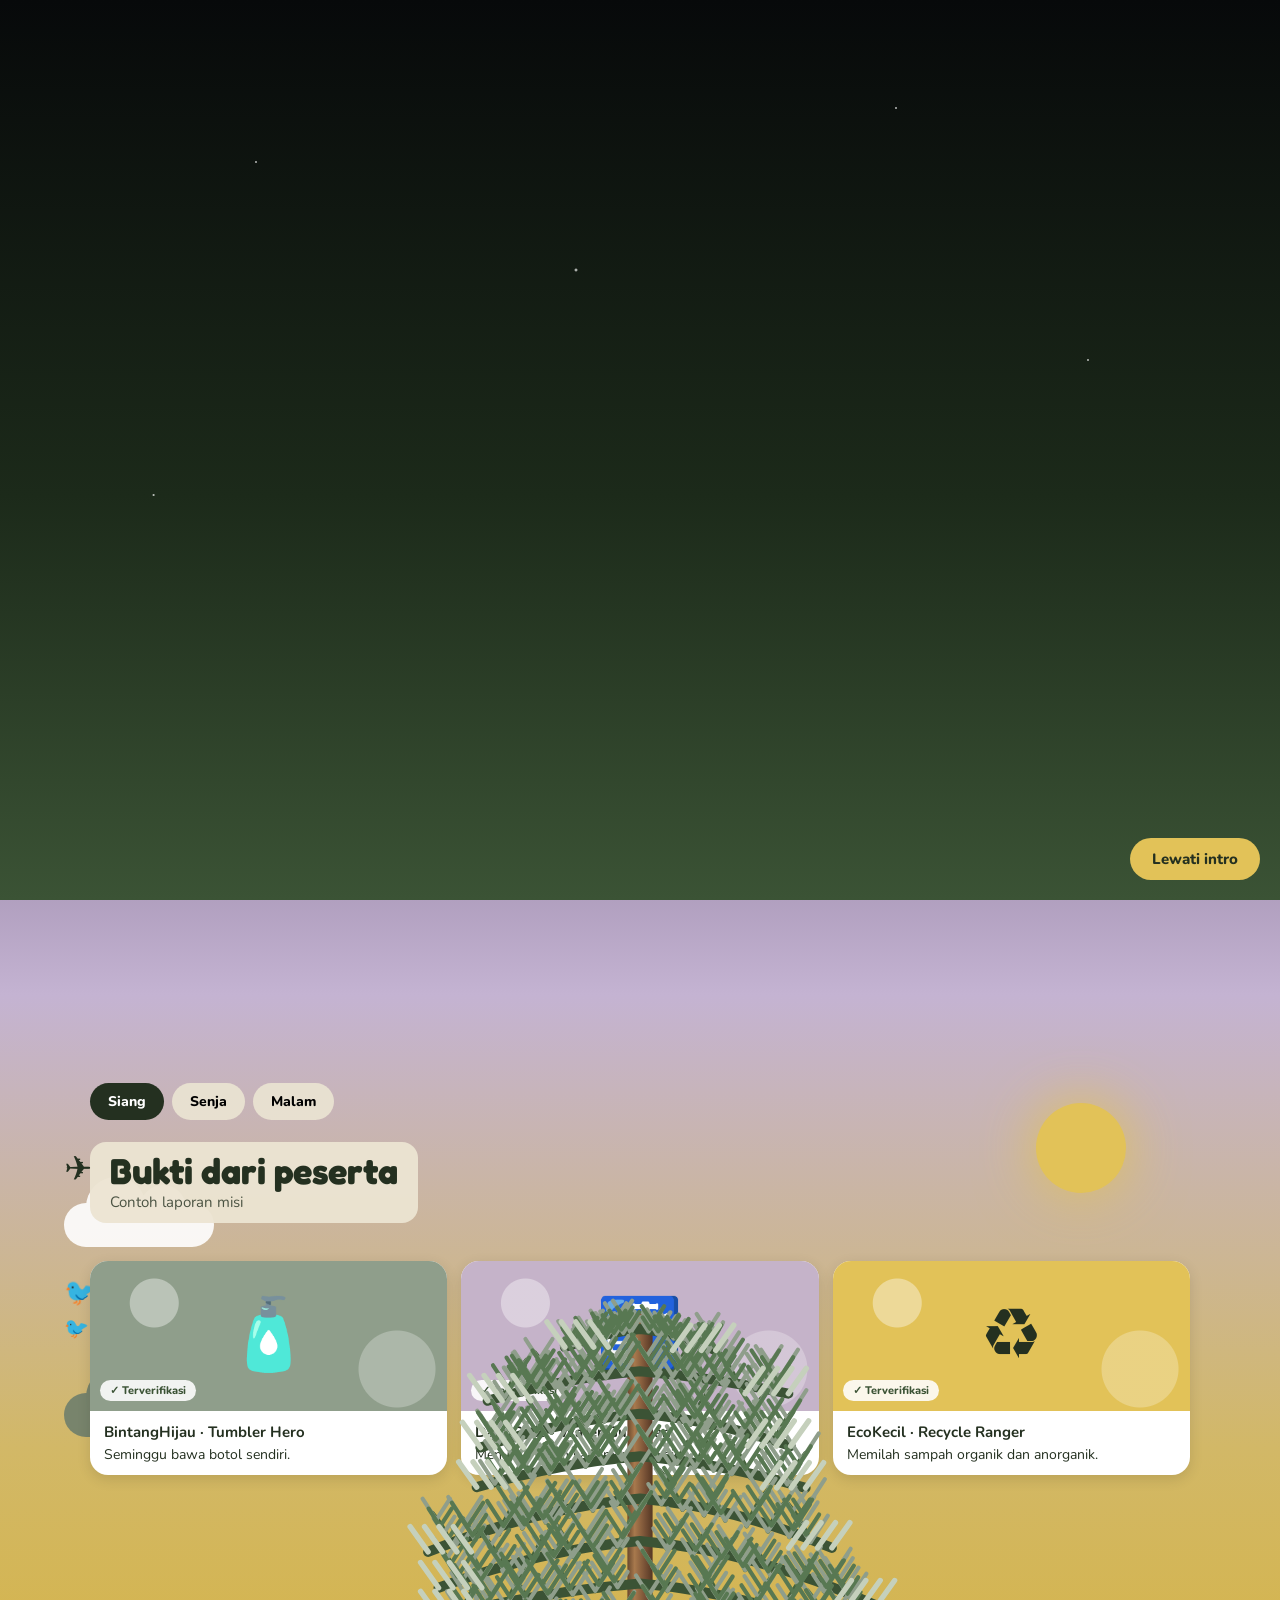
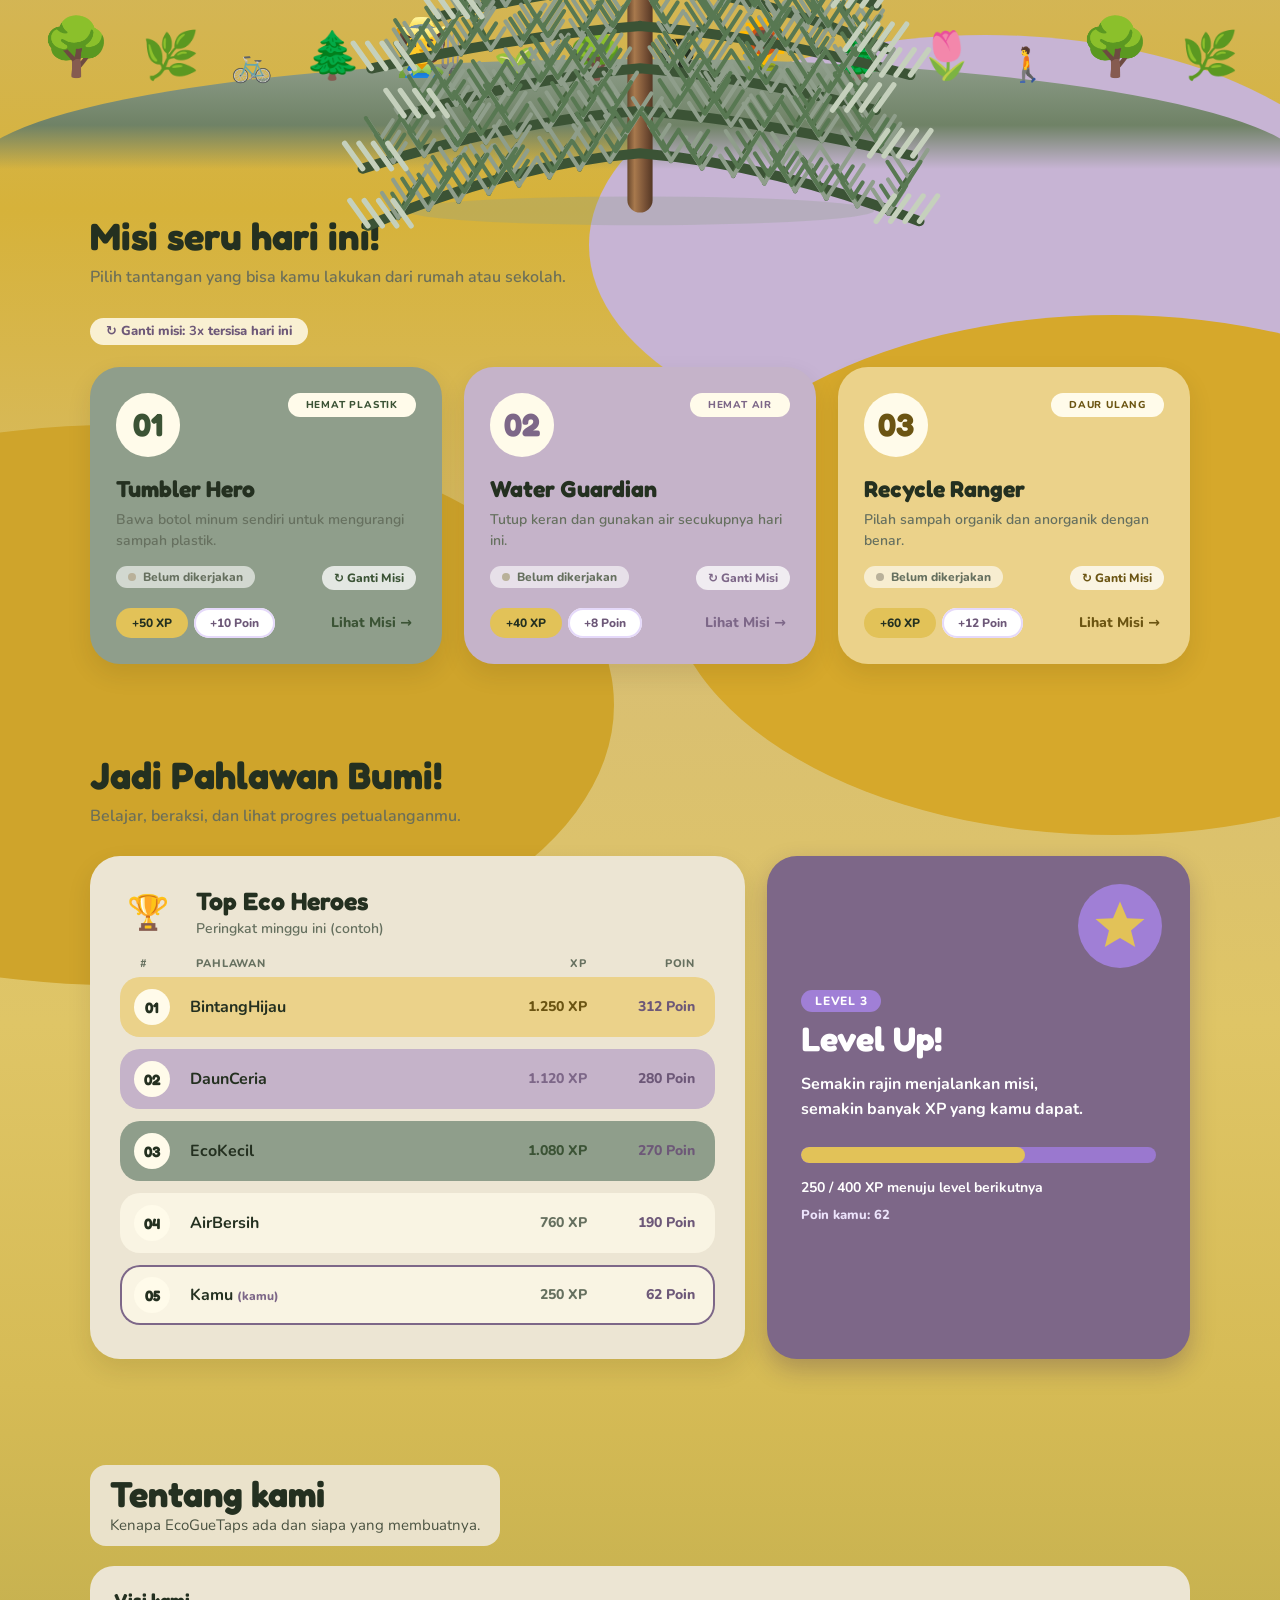
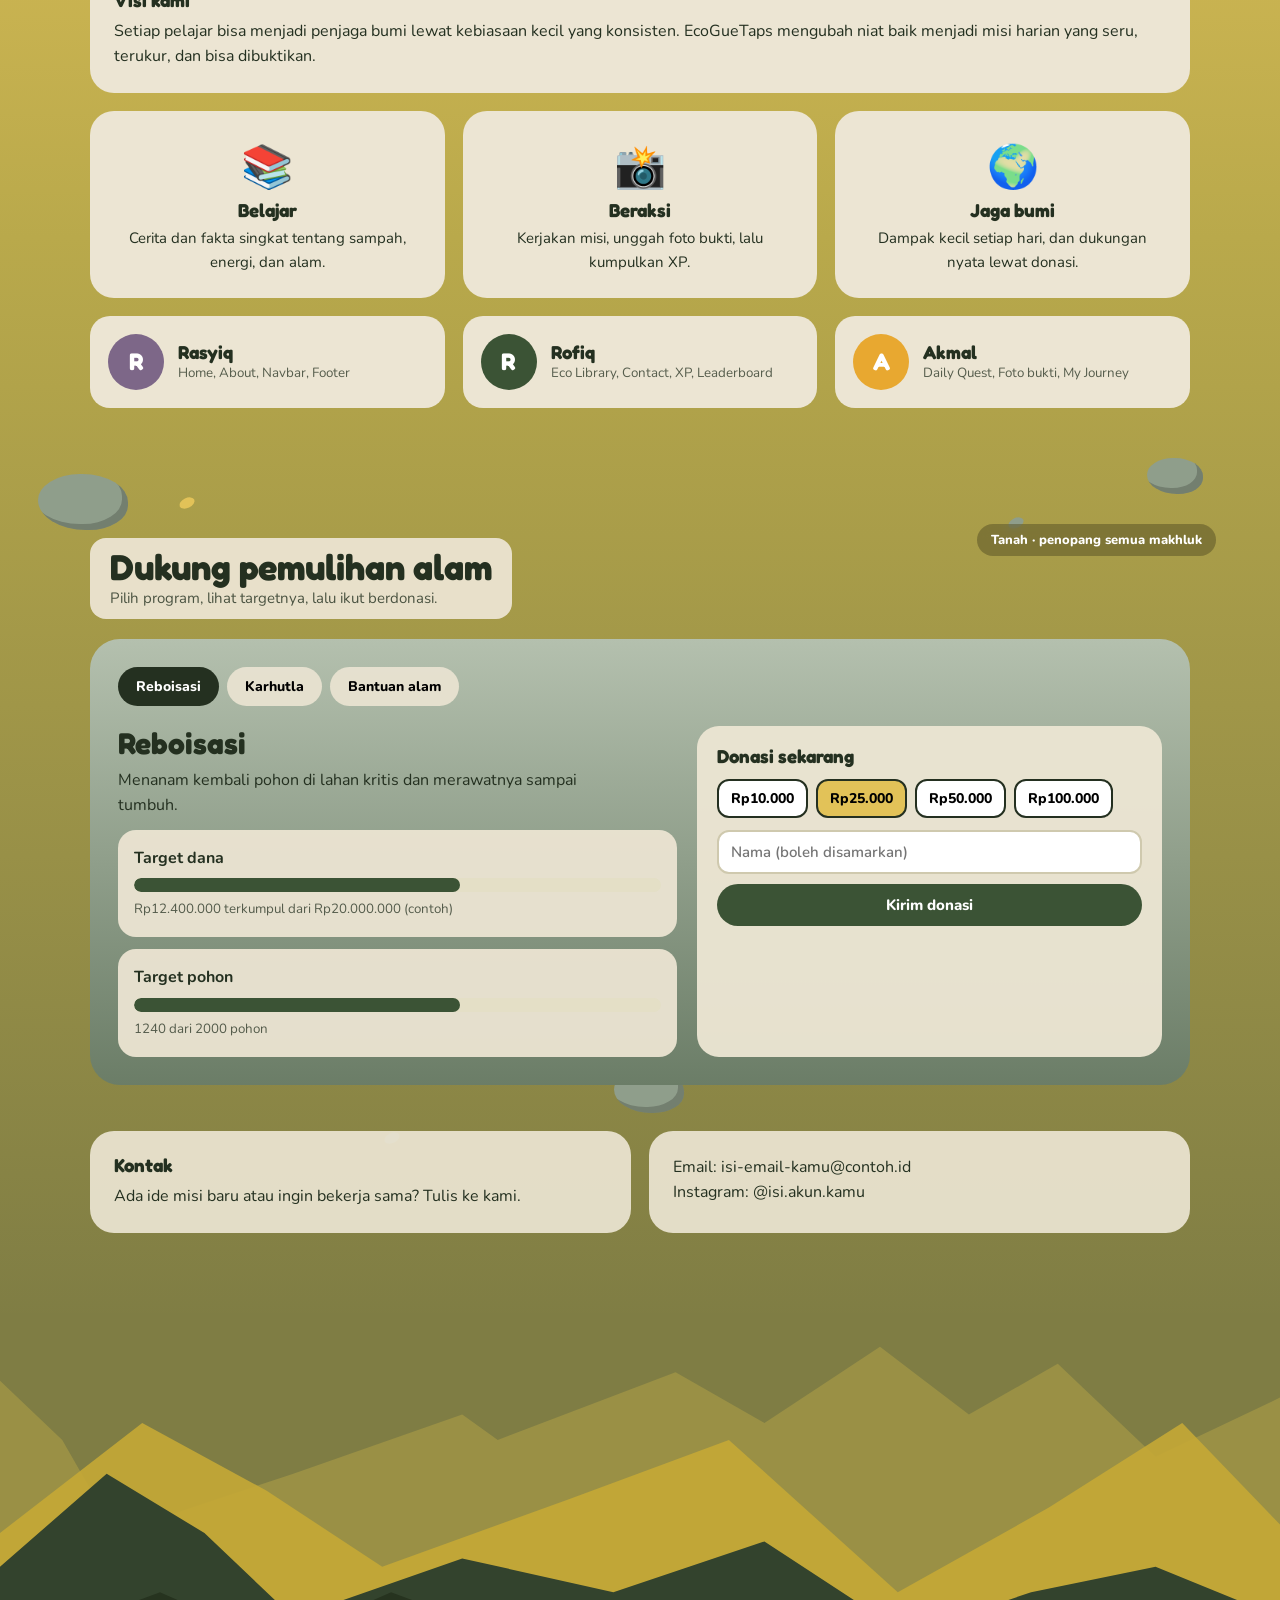
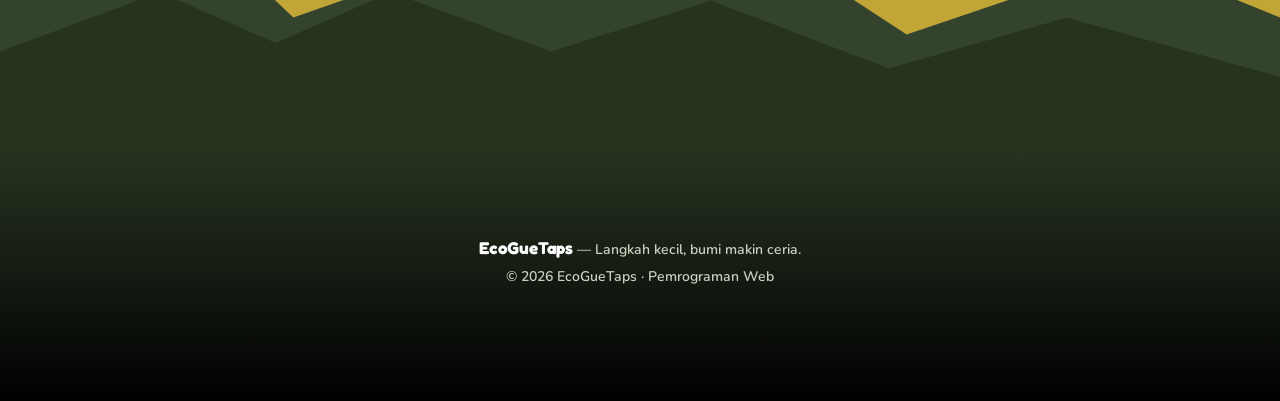
==== index.html @ 6cd4aeab "[ush hari kiamat" ====
<!DOCTYPE html>
<html lang="id">
<head>
<meta charset="utf-8">
<meta name="viewport" content="width=device-width, initial-scale=1, viewport-fit=cover">
<title>EcoGueTaps</title>
<link rel="stylesheet" href="https://fonts.googleapis.com/css2?family=Fredoka:wght@500;600;700&family=Nunito:wght@400;600;800&display=swap">
<link rel="stylesheet" href="style.css">
</head>
<body>
<div id="intro"><div class="isky"></div><canvas id="introCanvas" class="iscene" aria-hidden="true"></canvas><button id="skip" class="btn y" type="button">Lewati intro</button></div>
<div id="vig"></div>
<div class="dots" aria-label="Lapisan bumi"><a href="#top" data-l="Ozon" aria-label="Lapisan ozon"></a><a href="#info" data-l="Langit" aria-label="Langit"></a><a href="#misi" data-l="Daratan" aria-label="Daratan"></a><a href="#donasi" data-l="Tanah" aria-label="Tanah"></a></div>
<nav aria-label="Menu utama">
 <div class="br" aria-hidden="true"><canvas id="treeCanvas"></canvas></div>
 <b><svg class="lgo" viewBox="0 0 52 36" width="46" height="32" aria-hidden="true"><path d="M3 17C3 6 16 3 28 6 27 18 18 26 3 17Z" fill="#8F9E8B"/><path d="M4 17C12 16 18 12 23 8" stroke="#ECE5D3" stroke-width="1.6" fill="none" stroke-linecap="round"/><path d="M49 12C49 3 38 1 28 4 29 14 37 21 49 12Z" fill="#A8C09A"/><path d="M28 26C28 20 27 14 28 8" stroke="#ECE5D3" stroke-width="2" fill="none" stroke-linecap="round"/></svg>EcoGueTaps</b>
 <div class="l" id="menu"><a href="#top">Beranda</a><a href="#cara">Informasi</a><a href="#info">Bukti</a><a href="#misi">Misi</a><a href="#peringkat">Peringkat</a><a href="#tentang">Tentang</a><a href="#donasi">Donasi</a><a href="#kontak">Kontak</a></div>
 <a class="btn p" href="#misi">Mulai sekarang</a>
 <button class="burger" aria-label="Buka menu" aria-expanded="false" aria-controls="menu"><span></span><span></span><span></span></button>
</nav>

<div id="pg">
<!-- 1. LAPISAN OZON -->
<section class="zone" id="top">
 <div class="lab">Lapisan ozon · sehat</div>
 <div class="met" style="left:80%;top:8%"></div><div class="met" style="left:55%;top:2%;animation-delay:2.5s"></div><div class="met" style="left:95%;top:25%;animation-delay:4s"></div>
 <div class="wrap hero">
  <div>
   <p class="eyebrow">Petualangan Eco Hero</p>
   <h1>Langkah Kecil,<br><span>Bumi Makin Ceria!</span></h1>
   <p>Ayo belajar menjaga lingkungan lewat misi seru, kumpulkan XP, dan jadilah pahlawan bumi!</p>
   <a class="btn g" href="#misi">Mulai Petualangan →</a> <a class="btn" style="background:#F6F1E4;color:var(--purple)" href="#cara">Cara Bermain</a>
  </div>
  <div class="mas2" role="img" aria-label="Maskot EcoGueTaps"><svg viewBox="0 0 340 290" style="overflow:visible;width:100%"><circle cx="60" cy="40" r="32" fill="#E2C258" opacity=".4"/><circle cx="255" cy="92" r="96" fill="#F6F1E4" opacity=".75"/><circle cx="255" cy="92" r="72" fill="#E2C258"/><circle cx="232" cy="215" r="82" fill="#C9D2C5"/><circle cx="268" cy="190" r="22" fill="#E5DCE8"/><ellipse cx="256" cy="58" rx="30" ry="52" transform="rotate(18 256 58)" fill="#4c6a43"/><path d="M290 82l12 14-12 14-12-14z" fill="#2c3f28"/><ellipse cx="62" cy="132" rx="36" ry="60" transform="rotate(-22 62 132)" fill="#7f9a72"/><ellipse cx="78" cy="168" rx="26" ry="12" fill="#3B5335"/><ellipse cx="150" cy="215" rx="92" ry="74" fill="#C5B3C9"/><circle cx="150" cy="130" r="96" fill="#B5C6A6" stroke="#8F9E8B" stroke-width="14"/><ellipse class="eye" cx="116" cy="122" rx="8" ry="11" fill="#243020"/><ellipse class="eye" cx="178" cy="122" rx="8" ry="11" fill="#243020"/><ellipse cx="100" cy="146" rx="15" ry="9" fill="#D8B4BE"/><ellipse cx="196" cy="146" rx="15" ry="9" fill="#D8B4BE"/><path d="M140 156q8 10 16 0" stroke="#243020" stroke-width="4" fill="none" stroke-linecap="round"/><rect x="140" y="214" width="20" height="30" rx="10" fill="#ECE5D3"/><ellipse cx="112" cy="270" rx="36" ry="11" fill="#3B5335"/><ellipse cx="190" cy="266" rx="36" ry="11" fill="#3B5335"/><path d="M20 112Q20 128 36 128Q20 128 20 144Q20 128 4 128Q20 128 20 112Z" fill="#7d6788"/><path d="M318 236Q318 250 332 250Q318 250 318 264Q318 250 304 250Q318 250 318 236Z" fill="#E2C258"/></svg></div>
 </div>
 <div class="wrap river" aria-hidden="true" style="margin-top:20px"><svg class="w w1" viewBox="0 0 1200 80" preserveAspectRatio="none"><path d="M0 40Q75 8 150 40T300 40T450 40T600 40T750 40T900 40T1050 40T1200 40V80H0Z"/></svg><svg class="w w2" viewBox="0 0 1200 80" preserveAspectRatio="none"><path d="M0 40Q75 8 150 40T300 40T450 40T600 40T750 40T900 40T1050 40T1200 40V80H0Z"/></svg><svg class="w w3" viewBox="0 0 1200 80" preserveAspectRatio="none"><path d="M0 40Q75 8 150 40T300 40T450 40T600 40T750 40T900 40T1050 40T1200 40V80H0Z"/></svg><span class="bt" style="top:20%">🍂</span><span class="bt" style="top:46%;animation-delay:-7s">🍃</span></div>
 <div class="wrap" id="cara" style="margin-top:20px">
  <div class="grid">
   <div class="card"><h3>Tentang website</h3><p style="margin-top:8px">EcoGueTaps mengajak pelajar menjaga lingkungan lewat misi harian. Kamu mengerjakan misi, mengunggah foto sebagai bukti, lalu mendapat XP dan naik peringkat.</p></div>
   <div class="card"><h3>Latar belakang</h3><p style="margin-top:8px">Sampah plastik, air yang terbuang, dan hutan yang terbakar sering terasa jauh dari keseharian. Kami mengubahnya menjadi tindakan kecil yang bisa dilakukan dari rumah atau sekolah.</p></div>
  </div>
 </div>
</section>

<!-- 2. LANGIT -->
<section class="zone" id="info" data-t="day">
 <div class="sk d"></div><div class="sk s"></div>
 <div class="sk n"><div class="au a1"></div><div class="au a2"></div></div>
 <div class="sun"></div>
 <div class="cl" style="top:230px;animation-delay:-10s"></div>
 <div class="cl rain" style="top:420px;animation-delay:-40s"><i style="left:30px"></i><i style="left:70px;animation-delay:.3s"></i><i style="left:110px;animation-delay:.5s"></i></div>
 <div class="fly" style="top:300px;animation-delay:-6s">🐦</div><div class="fly" style="top:340px;animation-delay:-3s;font-size:20px">🐦</div>
 <div class="fly plane" style="top:170px;animation-delay:-14s">✈️</div>
 <div class="lab">Langit · berubah mengikuti waktu</div>
 <div class="wrap">
  <div class="tbar" role="group" aria-label="Waktu langit">
   <button data-t="day" aria-pressed="true">Siang</button><button data-t="dusk" aria-pressed="false">Senja</button><button data-t="night" aria-pressed="false">Malam</button>
  </div>
  <div class="chip"><h2>Bukti dari peserta</h2><p>Contoh laporan misi</p></div>
  <div class="proof">
   <div class="pf"><div style="background:#8F9E8B">🧴</div><p><b>BintangHijau · Tumbler Hero</b>Seminggu bawa botol sendiri.</p></div>
   <div class="pf"><div style="background:#C5B3C9">🚰</div><p><b>DaunCeria · Water Guardian</b>Menutup keran saat menyikat gigi.</p></div>
   <div class="pf"><div style="background:#E2C258">♻️</div><p><b>EcoKecil · Recycle Ranger</b>Memilah sampah organik dan anorganik.</p></div>
  </div>
 </div>
</section>

<!-- 3. DARATAN: Daily Quest (dari tim) -->
<section class="eg-section eg-section--quest" id="misi">
 <div class="scene" aria-hidden="true"><span>🌳</span><span>🌿</span><span>🚲</span><span>🌲</span><span>🧑‍🌾</span><span>🌱</span><span>🌳</span><span>♻️</span><span>🌻</span><span>🌲</span><span>🌷</span><span>🚶</span><span>🌳</span><span>🌿</span></div>
 <div class="eg-hill eg-hill--lilac" aria-hidden="true"></div><div class="eg-hill eg-hill--gold-r" aria-hidden="true"></div><div class="eg-hill eg-hill--gold-l" aria-hidden="true"></div>
 <div class="wrap">
  <h2 class="eg-title">Misi seru hari ini!</h2>
  <p class="eg-sub">Pilih tantangan yang bisa kamu lakukan dari rumah atau sekolah.</p>
  <p class="eg-reroll-info" id="eg-reroll-info"></p>
  <div class="eg-grid eg-grid--3" id="eg-quest-list"></div>
 </div>
</section>

<!-- Leaderboard (dari tim) -->
<section class="eg-section" id="peringkat">
 <div class="wrap">
  <h2 class="eg-title">Jadi Pahlawan Bumi!</h2>
  <p class="eg-sub">Belajar, beraksi, dan lihat progres petualanganmu.</p>
  <div class="eg-board-grid">
   <div class="eg-card eg-board">
    <div class="eg-board__head"><span class="eg-board__icon" aria-hidden="true">&#127942;</span><div><h3>Top Eco Heroes</h3><p>Peringkat minggu ini (contoh)</p></div></div>
    <div class="eg-board__cols" aria-hidden="true"><span>#</span><span>Pahlawan</span><span>XP</span><span>Poin</span></div>
    <ol class="eg-board__list" id="eg-leaderboard"></ol>
   </div>
   <aside class="eg-level" id="eg-level" aria-label="Progres level">
    <p class="eg-level__lv" id="eg-level-lv"></p>
    <h3>Level Up!</h3>
    <p class="eg-level__text">Semakin rajin menjalankan misi, semakin banyak XP yang kamu dapat.</p>
    <div class="eg-level__star" aria-hidden="true"><svg viewBox="-16 -16 32 32"><path d="M0,-14 L4,-4.5 L14,-4 L6.3,2.5 L8.7,12 L0,6.8 L-8.7,12 L-6.3,2.5 L-14,-4 L-4,-4.5Z" fill="#E2C258"/></svg></div>
    <div class="eg-level__bar" role="progressbar" aria-valuemin="0" aria-valuemax="400" aria-valuenow="250" aria-label="Progres XP menuju level berikutnya"><span id="eg-level-fill"></span></div>
    <p class="eg-level__caption" id="eg-level-caption"></p>
    <p class="eg-level__poin" id="eg-level-poin"></p>
   </aside>
  </div>
 </div>
</section>

<!-- Tentang -->
<section class="eg-section" id="tentang-sec"><div class="wrap">
<div id="tentang" style="margin-top:46px">
  <div class="chip"><h2>Tentang kami</h2><p>Kenapa EcoGueTaps ada dan siapa yang membuatnya.</p></div>
  <div class="card"><h3>Visi kami</h3><p style="margin-top:8px">Setiap pelajar bisa menjadi penjaga bumi lewat kebiasaan kecil yang konsisten. EcoGueTaps mengubah niat baik menjadi misi harian yang seru, terukur, dan bisa dibuktikan.</p></div>
  <div class="grid vals">
   <div class="card val"><b>📚</b><h3>Belajar</h3><p>Cerita dan fakta singkat tentang sampah, energi, dan alam.</p></div>
   <div class="card val"><b>📸</b><h3>Beraksi</h3><p>Kerjakan misi, unggah foto bukti, lalu kumpulkan XP.</p></div>
   <div class="card val"><b>🌍</b><h3>Jaga bumi</h3><p>Dampak kecil setiap hari, dan dukungan nyata lewat donasi.</p></div>
  </div>
  <div class="team">
   <div class="mem"><span class="av" style="background:#7d6788">R</span><div><h3>Rasyiq</h3><small>Home, About, Navbar, Footer</small></div></div>
   <div class="mem"><span class="av" style="background:#3B5335">R</span><div><h3>Rofiq</h3><small>Eco Library, Contact, XP, Leaderboard</small></div></div>
   <div class="mem"><span class="av" style="background:#e8a830">A</span><div><h3>Akmal</h3><small>Daily Quest, Foto bukti, My Journey</small></div></div>
  </div>
 </div>
</div></section>

<!-- 4. TANAH -->
<section class="zone" id="donasi">
 <div class="rock" style="width:90px;height:56px;left:3%;top:46px"></div><div class="rock" style="width:56px;height:36px;right:6%;top:30px"></div><div class="rock" style="width:70px;height:44px;left:48%;bottom:210px"></div>
 <div class="seed" style="left:14%;top:70px"></div><div class="seed g" style="right:20%;top:90px"></div><div class="seed" style="left:70%;bottom:260px"></div><div class="seed g" style="left:30%;bottom:180px"></div>
 <div class="lab" style="background:rgba(0,0,0,.25)">Tanah · penopang semua makhluk</div>
 <div class="wrap">
  <div class="chip"><h2>Dukung pemulihan alam</h2><p>Pilih program, lihat targetnya, lalu ikut berdonasi.</p></div>
  <div class="stage">
   <div class="fire"></div><div class="fx" id="emb"></div>
   <div class="tabs" role="group" aria-label="Program donasi">
    <button data-c="reb" aria-pressed="true">Reboisasi</button><button data-c="kar" aria-pressed="false">Karhutla</button><button data-c="alam" aria-pressed="false">Bantuan alam</button>
   </div>
   <div class="dn">
    <div>
     <h3 id="ct" style="font-size:30px"></h3><p id="cd" style="margin-top:8px;max-width:52ch"></p>
     <div class="goal"><b>Target dana</b><div class="bar"><i id="b1"></i></div><small id="s1"></small></div>
     <div class="goal"><b id="g2t"></b><div class="bar"><i id="b2"></i></div><small id="s2"></small></div>
    </div>
    <form class="form" id="f"><h3>Donasi sekarang</h3>
     <div class="amt" role="group" aria-label="Nominal"><button type="button" aria-pressed="false">Rp10.000</button><button type="button" aria-pressed="true">Rp25.000</button><button type="button" aria-pressed="false">Rp50.000</button><button type="button" aria-pressed="false">Rp100.000</button></div>
     <input id="nm" placeholder="Nama (boleh disamarkan)" aria-label="Nama">
     <button class="btn g" type="submit" style="width:100%">Kirim donasi</button><div id="msg" role="status"></div></form>
   </div>
  </div>
  <div class="kon" id="kontak">
   <div class="card"><h3>Kontak</h3><p style="margin-top:8px">Ada ide misi baru atau ingin bekerja sama? Tulis ke kami.</p></div>
   <div class="card"><p>Email: isi-email-kamu@contoh.id<br>Instagram: @isi.akun.kamu</p></div>
  </div>
 </div>
</section>
</div>
    <!-- ============ FOOTER ============ -->
    <footer class="eg-footer">
        <svg class="eg-mountains" viewBox="0 0 1440 520" preserveAspectRatio="none" aria-hidden="true">
            <path d="M0 80 L70 150 L130 260 L330 190 L520 120 L560 150 L760 70 L860 130 L990 40 L1090 120 L1190 60 L1300 170 L1440 100 L1440 520 L0 520Z" fill="#9c9246" opacity=".95"/>
            <path d="M0 260 L160 130 L300 210 L430 300 L640 220 L820 150 L1010 330 L1180 230 L1330 130 L1440 250 L1440 520 L0 520Z" fill="#c6a936" opacity=".9"/>
            <path d="M0 300 L120 190 L230 260 L330 360 L520 290 L690 330 L860 270 L1020 380 L1160 330 L1300 300 L1440 360 L1440 520 L0 520Z" fill="#33432d"/>
            <path d="M0 400 L180 330 L310 390 L440 330 L620 400 L800 340 L1000 420 L1200 360 L1440 430 L1440 520 L0 520Z" fill="#26331f"/>
        </svg>
        <div class="eg-footer__body">
            <p><strong>EcoGueTaps</strong> &mdash; Langkah kecil, bumi makin ceria.</p>
            <p>&copy; 2026 EcoGueTaps &middot; Pemrograman Web</p>
        </div>
    </footer>

    <!-- Pop-up detail misi (mis. 'Lihat Misi') -->
    <dialog class="eg-modal" id="eg-modal" aria-labelledby="eg-modal-title">
        <form method="dialog" class="eg-modal__close-wrap">
            <button class="eg-modal__close" aria-label="Tutup">&times;</button>
        </form>
        <div class="eg-modal__body" id="eg-modal-body"></div>
    </dialog>

    <!-- Toast notifikasi -->
    <div class="eg-toast" id="eg-toast" role="status" aria-live="polite"></div>

<script src="script.js" defer></script>
</body>
</html>
---- style.css ----
/* ===== Modul Daily Quest & Leaderboard (dari tim) ===== */
/* EcoGueTaps - style. Semua class berawalan "eg-" agar tidak bentrok. */

:root {
    --eg-ink: #243020;
    --eg-ink-soft: #66705f;
    --eg-green: #3B5335;
    --eg-green-dark: #2c3f28;
    --eg-purple: #7d6788;
    --eg-purple-ink: #6d5878;
    --eg-yellow: #E2C258;
    --eg-gold-ink: #6b5412;
    --eg-cream: #ECE5D3;

    --eg-tint-green: #8F9E8B;
    --eg-tint-purple: #C5B3C9;
    --eg-tint-yellow: #EBD28A;

    --eg-font-head: "Fredoka", "Baloo 2", "Nunito", ui-rounded, system-ui, sans-serif;
    --eg-font-body: "Nunito", ui-rounded, system-ui, -apple-system, "Segoe UI", sans-serif;
}




.eg-wrap { width: min(1180px, 100% - 48px); margin-inline: auto; position: relative; z-index: 2; }

/* ---------- dekorasi ---------- */
.eg-star { position: absolute; width: 26px; height: 26px; z-index: 3; }
.eg-star--top { left: 50%; top: 4px; transform: translateX(-50%); width: 34px; height: 34px; }
.eg-star--nav { right: 17%; top: 124px; width: 30px; height: 30px; }

/* ---------- tombol ---------- */
.eg-btn {
    display: inline-flex; align-items: center; justify-content: center; gap: 8px;
    padding: 14px 28px; border: 0; border-radius: 999px;
    font: 800 15px/1 var(--eg-font-body); text-decoration: none; cursor: pointer;
    transition: transform .15s ease, box-shadow .15s ease, background .15s ease;
}
.eg-btn:hover { transform: translateY(-2px); }
.eg-btn:focus-visible, .eg-link:focus-visible, .eg-modal__close:focus-visible, .eg-nav a:focus-visible {
    outline: 3px solid var(--eg-purple); outline-offset: 3px;
}
.eg-btn--green { background: var(--eg-green); color: #fff; box-shadow: 0 6px 0 var(--eg-green-dark); }
.eg-btn--green:hover { background: #2a8558; }
.eg-btn--green:active { transform: translateY(3px); box-shadow: 0 3px 0 var(--eg-green-dark); }
.eg-btn--green:disabled { background: #8aa896; box-shadow: 0 6px 0 #70897b; cursor: default; transform: none; }
.eg-btn--purple { background: var(--eg-purple); color: #fff; padding: 13px 24px; }
.eg-btn--purple:hover { background: #6a43ad; }
.eg-btn--cream { background: var(--eg-cream); color: var(--eg-purple-ink); }

/* ---------- navbar ---------- */
.eg-nav {
    margin-top: 80px;
    background: var(--eg-cream);
    border-radius: 999px;
    padding: 12px 22px 12px 26px;
    display: flex; align-items: center; justify-content: space-between; gap: 24px;
    box-shadow: 0 10px 30px rgba(0, 0, 0, .18);
    position: relative; z-index: 5;
}
.eg-logo { display: inline-flex; align-items: center; gap: 4px; text-decoration: none; }
.eg-logo__text { font: 700 25px/1 var(--eg-font-head); color: var(--eg-green); letter-spacing: .2px; }
.eg-logo__text b { color: var(--eg-green); font-weight: 700; }
.eg-logo__text i { color: var(--eg-purple); font-style: normal; }
.eg-nav__menu { display: flex; align-items: center; gap: 36px; }
.eg-nav__menu a:not(.eg-btn) { color: var(--eg-ink); font-weight: 700; font-size: 15px; text-decoration: none; }
.eg-nav__menu a:not(.eg-btn):hover { color: var(--eg-purple); }
.eg-nav__toggle { display: none; background: none; border: 0; font-size: 26px; color: var(--eg-ink); cursor: pointer; }

/* ---------- warna tone ---------- */
.eg-tone-green  { --tone-bg: var(--eg-tint-green);  --tone-ink: var(--eg-green); }
.eg-tone-purple { --tone-bg: var(--eg-tint-purple); --tone-ink: var(--eg-purple); }
.eg-tone-yellow { --tone-bg: var(--eg-tint-yellow); --tone-ink: var(--eg-gold-ink); }
.eg-tone-plain  { --tone-bg: rgba(255, 251, 234, .7); --tone-ink: var(--eg-ink-soft); }

/* ---------- section ---------- */
.eg-section { position: relative; padding: 70px 0 20px; }
.eg-section--quest { padding-top: 150px; }
.eg-title { margin: 0; font: 700 clamp(30px, 3.4vw, 38px)/1.15 var(--eg-font-head); color: var(--eg-ink); }
.eg-sub { margin: 6px 0 28px; font-weight: 600; color: #6c6f58; }

.eg-hill { position: absolute; z-index: 0; pointer-events: none; border-radius: 50%; }
.eg-hill--lilac { right: -8%; top: -30px; width: 62%; height: 420px; background: #c7b4d4; }
.eg-hill--gold-r { right: -22%; top: 250px; width: 70%; height: 520px; background: #d6a82b; }
.eg-hill--gold-l { left: -30%; top: 360px; width: 78%; height: 560px; background: #cfa42b; }

.eg-grid { display: grid; gap: 22px; }
.eg-grid--3 { grid-template-columns: repeat(3, 1fr); }

.eg-card { background: var(--tone-bg, var(--eg-cream)); border-radius: 30px; padding: 26px; }

/* ---------- kartu misi ---------- */
.eg-quest { display: flex; flex-direction: column; min-height: 270px; box-shadow: 0 10px 24px rgba(40, 30, 0, .1); transition: transform .18s ease; }
.eg-quest:hover { transform: translateY(-4px); }
.eg-quest__top { display: flex; justify-content: space-between; align-items: flex-start; }
.eg-num {
    flex: none; width: 64px; height: 64px; border-radius: 50%; background: #fffbea;
    display: grid; place-items: center; font: 700 32px/1 var(--eg-font-head); color: var(--tone-ink);
}
.eg-tag {
    background: #fffbea; color: var(--tone-ink); border-radius: 999px;
    padding: 7px 18px; font: 800 10px/1 var(--eg-font-body); letter-spacing: .08em; text-transform: uppercase;
}
.eg-tag--solid { background: var(--eg-tint-green); color: var(--eg-green); display: inline-block; margin-bottom: 8px; }
.eg-quest h3 { margin: 18px 0 6px; font: 700 23px/1.2 var(--eg-font-head); color: var(--eg-ink); }
.eg-quest p { margin: 0; font-size: 14px; font-weight: 600; color: var(--eg-ink-soft); }

.eg-status {
    display: inline-flex; align-items: center; gap: 7px; align-self: flex-start;
    margin: 14px 0 0; padding: 5px 12px; border-radius: 999px;
    font: 800 12px/1 var(--eg-font-body); background: rgba(255, 255, 255, .6); color: var(--eg-ink-soft);
}
.eg-status i { width: 8px; height: 8px; border-radius: 50%; background: #b9b19a; }
.eg-status--terkirim { background: #d7f0df; color: #1d6b43; }
.eg-status--terkirim i { background: #2fa866; }

.eg-quest__foot { margin-top: auto; padding-top: 18px; display: flex; justify-content: space-between; align-items: center; gap: 10px; }
.eg-chips { display: flex; flex-wrap: wrap; gap: 6px; }
.eg-chip { background: var(--eg-yellow); color: var(--eg-ink); border-radius: 999px; padding: 9px 16px; font: 800 12px/1 var(--eg-font-body); }
.eg-chip--poin { background: #fff; color: var(--eg-purple-ink); box-shadow: inset 0 0 0 2px #e5d9fa; }
.eg-link { background: none; border: 0; padding: 4px; font: 800 14px/1 var(--eg-font-body); color: var(--tone-ink); cursor: pointer; border-radius: 8px; white-space: nowrap; }
.eg-link:hover { text-decoration: underline; }

/* ---------- leaderboard ---------- */
.eg-board-grid { display: grid; grid-template-columns: 1.55fr 1fr; gap: 22px; align-items: stretch; }
.eg-board { background: var(--eg-cream); padding: 30px 30px 34px; box-shadow: 0 10px 24px rgba(40, 30, 0, .1); }
.eg-board__head { display: flex; align-items: center; gap: 20px; margin-bottom: 18px; }
.eg-board__icon { font-size: 34px; width: 56px; text-align: center; }
.eg-board__head h3 { margin: 0; font: 700 25px/1.2 var(--eg-font-head); }
.eg-board__head p { margin: 2px 0 0; font-size: 14px; font-weight: 600; color: var(--eg-ink-soft); }

.eg-board__cols, .eg-row {
    display: grid; grid-template-columns: 44px 1fr 96px 96px; align-items: center; gap: 12px;
}
.eg-board__cols { padding: 0 20px 8px; font: 800 11px/1 var(--eg-font-body); letter-spacing: .08em; text-transform: uppercase; color: var(--eg-ink-soft); }
.eg-board__cols span:nth-child(n+3) { text-align: right; }
.eg-board__list { list-style: none; margin: 0; padding: 0; display: grid; gap: 12px; }
.eg-row { background: var(--tone-bg); border-radius: 20px; padding: 12px 20px 12px 14px; font-weight: 700; }
.eg-row__rank {
    width: 36px; height: 36px; border-radius: 50%; background: #fffbea;
    display: grid; place-items: center; font: 700 15px/1 var(--eg-font-head); color: var(--eg-ink);
}
.eg-row__name { font-size: 16px; overflow: hidden; text-overflow: ellipsis; white-space: nowrap; }
.eg-row__name em { font-style: normal; font-size: 12px; font-weight: 800; color: var(--eg-purple); }
.eg-row__xp, .eg-row__poin { text-align: right; font-size: 14px; white-space: nowrap; }
.eg-row__xp { color: var(--tone-ink); font-weight: 800; }
.eg-row__poin { color: var(--eg-purple-ink); font-weight: 800; }
.eg-row.is-me { box-shadow: inset 0 0 0 2px var(--eg-purple); }

.eg-level {
    position: relative; background: var(--eg-purple); color: #fff; border-radius: 30px;
    padding: 36px 34px; display: flex; flex-direction: column; justify-content: center;
    box-shadow: 0 10px 24px rgba(40, 20, 80, .25);
}
.eg-level h3 { margin: 0 0 14px; font: 700 34px/1.1 var(--eg-font-head); }
.eg-level__text { margin: 0 0 26px; font-weight: 700; max-width: 300px; }
.eg-level__star { position: absolute; top: 28px; right: 28px; width: 84px; height: 84px; border-radius: 50%; background: #a07fd6; display: grid; place-items: center; }
.eg-level__star svg { width: 56px; height: 56px; }
.eg-level__bar { height: 16px; border-radius: 999px; background: #9a78cf; overflow: hidden; }
.eg-level__bar span { display: block; height: 100%; width: 0; border-radius: 999px; background: var(--eg-yellow); transition: width .8s ease; }
.eg-level__caption { margin: 14px 0 0; font-size: 14px; font-weight: 700; }
.eg-level__poin { margin: 6px 0 0; font-size: 13px; font-weight: 800; color: #ece3fb; }

/* ---------- footer + gunung ---------- */
.eg-footer { position: relative; margin-top: -10px; }
.eg-mountains { display: block; width: 100%; height: 440px; }
.eg-footer__body {
    background: linear-gradient(180deg, #26331f 0%, #161d13 45%, #000 100%);
    margin-top: -2px; padding: 80px 24px 110px; text-align: center; color: #c9d1bf;
}
.eg-footer__body p { margin: 4px 0; font-size: 14px; font-weight: 600; }
.eg-footer__body strong { color: #fff; font-family: var(--eg-font-head); font-size: 17px; }

/* ---------- modal & toast ---------- */
.eg-modal {
    border: 0; padding: 0; border-radius: 30px; width: min(480px, 92vw);
    background: var(--eg-cream); color: var(--eg-ink); box-shadow: 0 30px 80px rgba(0, 0, 0, .4);
}
.eg-modal::backdrop { background: rgba(20, 12, 36, .6); backdrop-filter: blur(3px); }
.eg-modal[open] { animation: eg-pop .22s ease; }
@keyframes eg-pop { from { transform: scale(.94); opacity: 0; } }
.eg-modal__close-wrap { position: absolute; top: 14px; right: 16px; margin: 0; }
.eg-modal__close { width: 36px; height: 36px; border-radius: 50%; border: 0; background: var(--eg-tint-purple); color: var(--eg-purple-ink); font-size: 22px; line-height: 1; cursor: pointer; }
.eg-modal__body { padding: 34px 30px 30px; }
.eg-modal__body h3 { margin: 0 0 6px; font: 700 28px/1.15 var(--eg-font-head); }
.eg-modal__desc { margin: 0 0 14px; font-weight: 700; color: var(--eg-ink-soft); }
.eg-modal__steps { margin: 0 0 18px; padding-left: 22px; font-weight: 600; font-size: 15px; display: grid; gap: 6px; }
.eg-modal__meta { display: flex; flex-wrap: wrap; align-items: center; gap: 8px; margin-bottom: 22px; }
.eg-modal__meta .eg-status { margin: 0; }
.eg-modal__send { width: 100%; }

.eg-toast {
    position: fixed; left: 50%; bottom: 28px; z-index: 100;
    transform: translate(-50%, 30px); opacity: 0; pointer-events: none;
    background: var(--eg-ink); color: #fff; padding: 14px 24px; border-radius: 999px;
    font-weight: 800; font-size: 14px; box-shadow: 0 12px 30px rgba(0, 0, 0, .35);
    transition: opacity .25s ease, transform .25s ease; max-width: 92vw; text-align: center;
}
.eg-toast.is-show { opacity: 1; transform: translate(-50%, 0); }

/* ---------- responsif ---------- */
@media (max-width: 960px) {
    .eg-grid--3 { grid-template-columns: 1fr 1fr; }
    .eg-board-grid { grid-template-columns: 1fr; }
    .eg-nav__menu { gap: 22px; }
}
@media (max-width: 820px) {
    .eg-nav { border-radius: 30px; flex-wrap: wrap; margin-top: 56px; }
    .eg-nav__toggle { display: block; }
    .eg-nav__menu { display: none; width: 100%; flex-direction: column; align-items: stretch; gap: 4px; padding: 8px 0 6px; }
    .eg-nav.is-open .eg-nav__menu { display: flex; }
    .eg-nav__menu a:not(.eg-btn) { padding: 10px 6px; }
    .eg-star--nav { display: none; }
}
@media (max-width: 640px) {
    .eg-wrap { width: calc(100% - 32px); }
    .eg-grid--3 { grid-template-columns: 1fr; }
    .eg-board { padding: 22px 16px 26px; }
    .eg-board__cols, .eg-row { grid-template-columns: 36px 1fr 74px 74px; gap: 8px; }
    .eg-board__cols { padding: 0 12px 8px; }
    .eg-row { padding: 10px 12px 10px 8px; }
    .eg-row__xp, .eg-row__poin { font-size: 12px; }
    .eg-level__star { width: 64px; height: 64px; top: 22px; right: 22px; }
    .eg-level__star svg { width: 42px; height: 42px; }
    .eg-mountains { height: 260px; }
}

@media (prefers-reduced-motion: reduce) {
    html { scroll-behavior: auto; }
    *, *::before, *::after { animation: none !important; transition: none !important; }
}

/* ---------- re-roll, bump leaderboard, label level ---------- */
.eg-reroll-info {
    display: inline-block; margin: -14px 0 22px; padding: 7px 16px; border-radius: 999px;
    background: rgba(255, 251, 234, .85); font: 800 13px/1 var(--eg-font-body); color: var(--eg-purple-ink);
}
.eg-reroll-info.is-empty { color: var(--eg-ink-soft); }

.eg-quest__meta { display: flex; align-items: center; justify-content: space-between; gap: 8px; margin-top: 14px; flex-wrap: wrap; }
.eg-quest__meta .eg-status { margin: 0; }
.eg-reroll {
    border: 0; border-radius: 999px; padding: 6px 12px; cursor: pointer;
    background: rgba(255, 255, 255, .75); color: var(--tone-ink);
    font: 800 12px/1 var(--eg-font-body); transition: background .15s, transform .15s;
}
.eg-reroll:hover:not(:disabled) { background: #fff; transform: rotate(-2deg) scale(1.04); }
.eg-reroll:focus-visible { outline: 3px solid var(--eg-purple); outline-offset: 2px; }
.eg-reroll:disabled { opacity: .45; cursor: not-allowed; }

.eg-quest.is-fresh { animation: eg-swap .45s ease; }
@keyframes eg-swap { from { opacity: 0; transform: translateY(14px) rotate(-1.5deg); } }

.eg-row.is-bump { animation: eg-bump .9s ease; }
@keyframes eg-bump {
    0%   { transform: scale(1); }
    25%  { transform: scale(1.04); box-shadow: 0 0 0 4px rgba(122, 83, 189, .45); }
    100% { transform: scale(1); }
}

.eg-level__lv {
    margin: 0 0 8px; align-self: flex-start; padding: 5px 14px; border-radius: 999px;
    background: #a07fd6; font: 800 12px/1 var(--eg-font-body); letter-spacing: .06em; text-transform: uppercase;
}

/* ===== Gaya utama ===== */
:root{--ink:#243020;--cream:#ECE5D3;--green:#3B5335;--purple:#7d6788;--yellow:#E2C258;box-sizing:border-box;padding-top:env(safe-area-inset-top,0px);padding-bottom:env(safe-area-inset-bottom,0px)}
html{scroll-behavior:smooth;scroll-padding-top:90px}
*,*::before,*::after{box-sizing:border-box;margin:0}
body{font-family:'Nunito',system-ui,sans-serif;color:var(--ink);background:#07090a;overflow-x:hidden;line-height:1.55}
h1,h2,h3,.f{font-family:'Fredoka','Trebuchet MS',sans-serif;line-height:1.15}
a{color:inherit}
nav{position:fixed;top:calc(10px + env(safe-area-inset-top,0px));left:50%;transform:translateX(-50%);width:min(1100px,94%);background:var(--cream);border-radius:22px;padding:10px 18px;display:flex;align-items:center;gap:16px;z-index:50;box-shadow:0 6px 24px rgba(0,0,0,.25)}
nav b{font-family:'Fredoka',sans-serif;font-size:20px;color:var(--green);white-space:nowrap}
nav .l{display:flex;gap:18px;margin-left:auto;overflow-x:auto;font-weight:800;font-size:14px;scrollbar-width:none}
nav .l a{text-decoration:none;white-space:nowrap;padding:4px 0}
nav .l a:hover,nav .l a:focus-visible{color:var(--purple)}
.btn{display:inline-block;border:0;border-radius:99px;padding:11px 22px;font:800 15px 'Nunito',sans-serif;cursor:pointer;text-decoration:none}
.btn.p{background:var(--purple);color:#fff}.btn.g{background:var(--green);color:#fff}.btn.y{background:var(--yellow);color:var(--ink)}
.btn:focus-visible,button:focus-visible,input:focus-visible{outline:3px solid #fff;outline-offset:2px;box-shadow:0 0 0 5px var(--ink)}
.zone{position:relative;padding:110px 5vw 90px}
.wrap{max-width:1100px;margin:auto;position:relative;z-index:3}
.chip{display:inline-block;background:rgba(236,229,211,.94);padding:8px 20px;border-radius:16px;margin-bottom:20px}
.chip h2{font-size:clamp(26px,4vw,36px)}
.chip p{font-size:15px;opacity:.8}
.card{background:var(--cream);border-radius:24px;padding:24px}
.grid{display:grid;gap:18px;grid-template-columns:repeat(auto-fit,minmax(250px,1fr))}
.lab{position:absolute;right:5vw;top:96px;z-index:4;background:rgba(236,229,211,.15);color:#fff;padding:6px 14px;border-radius:99px;font-size:13px;font-weight:800;backdrop-filter:blur(6px)}

/* 1. OZON */
#top{background:linear-gradient(#07090a,#1c2a1a 55%,#3B5335);min-height:100vh;overflow:hidden}
.star{position:absolute;background:#fff;border-radius:50%;animation:tw 3s ease-in-out infinite}
@keyframes tw{50%{opacity:.2}}
.met{position:absolute;width:2px;height:110px;background:linear-gradient(#fff,transparent);animation:fall 6s linear infinite;opacity:0}
@keyframes fall{0%{transform:translate(0,0) rotate(35deg);opacity:0}8%{opacity:1}30%,100%{transform:translate(-420px,560px) rotate(35deg);opacity:0}}
.hero{display:grid;grid-template-columns:1.3fr 1fr;gap:20px;align-items:center;background:#ECE5D3;border-radius:32px;padding:44px}
.hero h1{font-size:clamp(34px,6vw,58px);color:var(--ink)}.hero h1 span{color:var(--green)}
.hero p{margin:14px 0 22px;max-width:46ch}
.mas{width:170px;height:170px;border-radius:50%;background:#a9e48f;border:12px solid #5cb36b;position:relative;margin:auto;box-shadow:0 60px 0 -20px #7d6788}
.mas i{position:absolute;top:60px;width:16px;height:22px;background:#243020;border-radius:50%}.mas i:first-child{left:38px}.mas i:nth-child(2){right:38px}
.mas b{position:absolute;left:62px;top:100px;width:26px;height:12px;border-bottom:4px solid #243020;border-radius:0 0 20px 20px}

/* 2. LANGIT */
#info{overflow:hidden;background:#8F9E8B;min-height:90vh}
.sk{position:absolute;inset:0;opacity:0;transition:opacity 1.2s}
#info[data-t=day] .d,#info[data-t=dusk] .s,#info[data-t=night] .n{opacity:1}
.d{background:linear-gradient(#3B5335 0,#8F9E8B 22%,#ECE5D3)}
.s{background:linear-gradient(#3B5335 0,#C5B3C9 20%,#E2C258 62%,#ECE5D3)}
.n{background:linear-gradient(#3B5335 0,#4a5f58 25%,#6f8277 75%,#8F9E8B)}
.au{position:absolute;left:-10%;width:120%;height:200px;filter:blur(40px);opacity:.75;animation:sw 9s ease-in-out infinite alternate}
.au.a1{top:110px;background:linear-gradient(90deg,transparent,#A8C09A,#C5B3C9,transparent)}.au.a2{top:200px;background:linear-gradient(90deg,transparent,#C5B3C9,#E2C258,transparent);animation-delay:-4s}
@keyframes sw{to{transform:translateX(8%) skewX(-8deg)}}
.sun{position:absolute;width:90px;height:90px;border-radius:50%;right:12%;top:130px;background:#E2C258;box-shadow:0 0 60px #E2C258;transition:all 1.2s}
#info[data-t=dusk] .sun{top:62%;background:#ECE5D3;box-shadow:0 0 80px #C5B3C9}
#info[data-t=night] .sun{background:#ECE5D3;box-shadow:0 0 40px #C5B3C9;width:64px;height:64px}
.cl{position:absolute;width:150px;height:44px;background:#fff;border-radius:44px;opacity:.9;animation:dr 60s linear infinite}
.cl::before,.cl::after{content:"";position:absolute;background:inherit;border-radius:50%}.cl::before{width:60px;height:60px;left:22px;top:-26px}.cl::after{width:46px;height:46px;left:76px;top:-18px}
.cl.rain{background:#6f7f6c;animation-duration:80s}
.cl.rain i{position:absolute;top:46px;width:2px;height:16px;background:#C5B3C9;animation:rn .8s linear infinite}
@keyframes rn{to{transform:translateY(30px);opacity:0}}
#info[data-t=dusk] .cl{background:#ECE5D3}#info[data-t=night] .cl{background:#C5B3C9;opacity:.5}
@keyframes dr{from{transform:translateX(-200px)}to{transform:translateX(110vw)}}
.fly{position:absolute;font-size:26px;animation:dr 28s linear infinite}
.plane{font-size:34px;animation-duration:22s}
.tbar{display:flex;gap:8px;margin-bottom:22px}
.tbar button{border:0;border-radius:99px;padding:9px 18px;font:800 14px 'Nunito',sans-serif;background:rgba(236,229,211,.9);cursor:pointer}
.tbar button[aria-pressed=true]{background:var(--ink);color:#fff}
.proof{display:grid;gap:14px;grid-template-columns:repeat(auto-fit,minmax(210px,1fr));margin-top:18px}
.pf{background:#fff;border-radius:18px;overflow:hidden;box-shadow:0 4px 14px rgba(0,0,0,.12)}
.pf div{height:110px;display:grid;place-items:center;font-size:44px}
.pf p{padding:10px 14px;font-size:14px}.pf b{display:block;font-size:15px}

/* 3. DARATAN */
#misi{background:linear-gradient(#B4C0AE,#8F9E8B 35%,#5f7459);z-index:4;padding-top:130px}
#misi::before{content:"";position:absolute;left:-10%;right:-10%;top:-70px;height:140px;background:#B4C0AE;border-radius:50% 50% 0 0}
.scene{position:absolute;top:-36px;left:5vw;right:5vw;display:flex;justify-content:space-between;font-size:clamp(30px,5vw,52px);z-index:5;pointer-events:none}
.m{border-radius:24px;padding:22px;display:flex;flex-direction:column;gap:8px}
.m .t{align-self:flex-start;background:rgba(255,255,255,.75);border-radius:99px;padding:2px 12px;font-size:13px;font-weight:800}
.m h3{font-size:24px}.m .r{display:flex;justify-content:space-between;align-items:center;margin-top:auto;padding-top:12px;font-weight:800}
.xp{background:var(--yellow);border-radius:99px;padding:6px 14px}
.two{display:grid;gap:18px;grid-template-columns:1.4fr 1fr;margin-top:46px}
.row{display:flex;justify-content:space-between;align-items:center;border-radius:14px;padding:12px 16px;margin-top:10px;font-weight:800}
.lv{background:var(--purple);color:#fff;border-radius:24px;padding:26px}
.bar{height:14px;border-radius:99px;background:rgba(255,255,255,.3);margin:16px 0 8px;overflow:hidden}.bar i{display:block;height:100%;background:var(--yellow);border-radius:99px}

/* 4. TANAH */
#donasi{background:linear-gradient(#6a5a3c,#463b27 45%,#241e14);z-index:5;overflow:hidden}
#donasi::before{content:"";position:absolute;left:-10%;right:-10%;top:-70px;height:140px;background:#6a5a3c;border-radius:50% 50% 0 0}
.rock{position:absolute;background:#8F9E8B;border-radius:48% 52% 45% 55%;box-shadow:inset -6px -6px 0 rgba(0,0,0,.2)}
.seed{position:absolute;width:16px;height:10px;background:#E2C258;border-radius:50%;transform:rotate(-25deg)}
.seed.g{background:#8F9E8B}
.stage{position:relative;border-radius:30px;overflow:hidden;padding:28px;background:linear-gradient(#B4C0AE,#6b7d67);color:var(--ink);transition:color .6s}
.fire{position:absolute;inset:0;opacity:0;pointer-events:none;transition:opacity 1s;background:radial-gradient(ellipse at 50% 120%,#ff8a1f,transparent 60%),linear-gradient(#2b0a08cc,#8a1d0be0 60%,#ff6a1ae6);mix-blend-mode:multiply;animation:fl 1.6s ease-in-out infinite alternate}
.emb{position:absolute;bottom:-10px;width:5px;height:5px;border-radius:50%;background:#ffb347;box-shadow:0 0 8px #ff7a1a;animation:up 5s linear infinite;opacity:0}
.fx{position:absolute;inset:0;opacity:0;transition:opacity 1s;pointer-events:none}
@keyframes up{10%{opacity:1}to{transform:translateY(-420px) translateX(30px);opacity:0}}
@keyframes fl{to{filter:hue-rotate(-12deg) brightness(1.15)}}
#donasi.burn .fire,#donasi.burn .fx{opacity:1}
#donasi.burn .stage{color:#fff3e0}
.tabs{display:flex;gap:8px;flex-wrap:wrap;margin-bottom:20px;position:relative;z-index:2}
.tabs button{border:0;border-radius:99px;padding:10px 18px;font:800 14px 'Nunito',sans-serif;background:rgba(236,229,211,.9);cursor:pointer}
.tabs button[aria-pressed=true]{background:var(--ink);color:#fff}
.dn{position:relative;z-index:2;display:grid;gap:20px;grid-template-columns:1.2fr 1fr}
.goal{background:rgba(236,229,211,.94);color:var(--ink);border-radius:18px;padding:16px;margin-top:12px}
.goal .bar{background:#e4dfc6;margin:8px 0 4px}.goal .bar i{background:var(--green)}
.goal small{opacity:.75}
.form{background:rgba(236,229,211,.96);color:var(--ink);border-radius:22px;padding:20px}
.amt{display:flex;flex-wrap:wrap;gap:8px;margin:12px 0}
.amt button{border:2px solid var(--ink);background:#fff;border-radius:12px;padding:8px 12px;font:800 14px 'Nunito',sans-serif;cursor:pointer}
.amt button[aria-pressed=true]{background:var(--yellow)}
input{width:100%;border:2px solid #cfc9ae;border-radius:12px;padding:10px 12px;font:600 15px 'Nunito',sans-serif;margin-bottom:10px}
#msg{margin-top:10px;font-weight:800;color:var(--green)}
#vig{position:fixed;inset:0;pointer-events:none;z-index:40;opacity:0;transition:opacity 1s;background:radial-gradient(ellipse at center,transparent 55%,rgba(255,90,20,.45))}
body.burn #vig{opacity:1}
.kon{margin-top:46px;display:grid;gap:18px;grid-template-columns:1fr 1fr;position:relative;z-index:3;color:#fff3dc}
.kon .card{background:rgba(236,229,211,.1);color:#fff3dc}
footer{margin-top:36px;padding-top:18px;border-top:1px solid rgba(255,243,220,.3);font-size:14px;color:#e8d5b5;display:flex;justify-content:space-between;flex-wrap:wrap;gap:8px;position:relative;z-index:3}
@media(max-width:760px){.hero,.two,.dn,.kon{grid-template-columns:1fr}.hero{padding:28px}.lab{display:none}nav .btn{display:none}}
@media(prefers-reduced-motion:reduce){*{animation:none!important;transition:none!important}}

/* === Rasyiq: navbar responsif, animasi, about, footer === */
.burger{display:none;margin-left:auto;width:44px;height:44px;border:0;border-radius:14px;background:var(--purple);cursor:pointer;flex-direction:column;justify-content:center;align-items:center;gap:5px}
.burger span{width:20px;height:2.5px;background:#fff;border-radius:2px;transition:.3s}
nav.open .burger span:nth-child(1){transform:translateY(7.5px) rotate(45deg)}
nav.open .burger span:nth-child(2){opacity:0}
nav.open .burger span:nth-child(3){transform:translateY(-7.5px) rotate(-45deg)}
nav{transition:padding .3s,box-shadow .3s}nav.sc{padding-top:6px;padding-bottom:6px;box-shadow:0 10px 30px rgba(0,0,0,.35)}
nav .l a{position:relative}nav .l a.act{color:var(--purple)}
nav .l a::after{content:"";position:absolute;left:0;right:0;bottom:-2px;height:3px;border-radius:3px;background:var(--purple);transform:scaleX(0);transition:transform .3s}
nav .l a.act::after,nav .l a:hover::after{transform:scaleX(1)}
@media(max-width:1000px){.burger{display:flex}nav>.btn{display:none}
 nav .l{position:absolute;top:calc(100% + 8px);left:0;right:0;margin:0;flex-direction:column;gap:0;background:var(--cream);border-radius:20px;padding:10px 22px;box-shadow:0 12px 30px rgba(0,0,0,.3);opacity:0;visibility:hidden;transform:translateY(-10px);transition:.25s;overflow:visible}
 nav.open .l{opacity:1;visibility:visible;transform:none}
 nav .l a{padding:12px 0;font-size:16px;border-bottom:1px solid #eadfb8}nav .l a:last-child{border:0}nav .l a::after{display:none}}
.dots{position:fixed;right:14px;top:50%;transform:translateY(-50%);display:flex;flex-direction:column;gap:14px;z-index:45}
.dots a{width:12px;height:12px;border-radius:50%;background:rgba(255,255,255,.6);border:2px solid rgba(0,0,0,.35);position:relative;transition:.3s}
.dots a.act{background:var(--yellow);transform:scale(1.45)}
.dots a::after{content:attr(data-l);position:absolute;right:22px;top:-5px;background:var(--cream);color:var(--ink);font:800 12px 'Nunito',sans-serif;padding:3px 10px;border-radius:99px;opacity:0;white-space:nowrap;transition:.2s}
.dots a:hover::after,.dots a:focus-visible::after{opacity:1}
@keyframes rise{from{opacity:0;transform:translateY(26px)}}
.hero>div:first-child>*{animation:rise .8s both}
.hero>div:first-child>*:nth-child(2){animation-delay:.12s}.hero>div:first-child>*:nth-child(3){animation-delay:.24s}.hero>div:first-child>*:nth-child(4){animation-delay:.36s}
@keyframes bob{50%{transform:translateY(-12px)}}@keyframes bl{0%,93%,100%{transform:scaleY(1)}96%{transform:scaleY(.1)}}
.mas2{animation:bob 4s ease-in-out infinite;cursor:pointer}.mas2 .eye{animation:bl 5s infinite;transition:translate .15s}
@keyframes sway{50%{transform:rotate(4deg)}}
.scene span{display:inline-block;transform-origin:50% 100%;animation:sway 4s ease-in-out infinite}.scene span:nth-child(2n){animation-delay:-1.3s}.scene span:nth-child(3n){animation-delay:-2.4s}
.rv{opacity:0;transform:translateY(30px);transition:opacity .7s,transform .7s;transition-delay:var(--d,0s)}.rv.in{opacity:1;transform:none}
.star,.met{translate:0 calc(var(--sy,0)*.15px)}.sun{translate:0 calc(var(--sy,0)*-.06px)}
.vals{margin-top:18px}.val{text-align:center}.val b{font-size:42px;display:block}.val p{margin-top:6px;font-size:15px}
.team{display:grid;gap:18px;grid-template-columns:repeat(auto-fit,minmax(240px,1fr));margin-top:18px}
.mem{display:flex;gap:14px;align-items:center;background:var(--cream);border-radius:20px;padding:18px}
.av{width:56px;height:56px;border-radius:50%;display:grid;place-items:center;font:700 24px 'Fredoka',sans-serif;color:#fff;flex:none}
.mem small{display:block;opacity:.75;line-height:1.35}
footer{display:block;margin-top:46px;padding-top:34px}
.fg{display:grid;gap:30px;grid-template-columns:1.5fr 1fr 1fr}
footer h4{font:700 16px 'Fredoka',sans-serif;color:#fff3dc;margin-bottom:8px}footer p{max-width:36ch;margin-top:8px}
.fl a{display:block;text-decoration:none;padding:4px 0;color:#e8d5b5}.fl a:hover,.fl a:focus-visible{color:var(--yellow)}
.fb{margin-top:28px;padding-top:18px;border-top:1px solid rgba(255,243,220,.2);display:flex;justify-content:space-between;align-items:center;flex-wrap:wrap;gap:12px}
@media(max-width:760px){.fg{grid-template-columns:1fr}.dots{display:none}}

/* === Palet baru, intro, navbar cabang, sungai === */
.eyebrow{font:800 12px 'Nunito',sans-serif;letter-spacing:.08em;text-transform:uppercase;color:#7d6788;margin:0 0 10px!important}
.mas2{max-width:360px;margin:auto}
.river{height:116px;border-radius:28px;overflow:hidden;position:relative;background:linear-gradient(#b7a6bc,#C5B3C9)}
.river::before,.river::after{content:"";position:absolute;left:0;right:0;top:0;height:9px;background:#8F9E8B;z-index:2}.river::after{top:auto;bottom:0}
.w{position:absolute;left:0;bottom:0;width:200%;animation:fw 12s linear infinite}
.w1{height:88%;fill:#8F9E8B;opacity:.6;animation-duration:16s}.w2{height:70%;fill:#ECE5D3;opacity:.45;animation-duration:10s}.w3{height:48%;fill:#3B5335;opacity:.4;animation-duration:7s}
@keyframes fw{from{transform:translateX(-50%)}to{transform:none}}
.bt{position:absolute;left:-40px;font-size:24px;z-index:1;animation:bt 15s linear infinite}@keyframes bt{to{left:105%}}
.gl{position:absolute;width:16px;height:3px;border-radius:3px;background:#ECE5D3;z-index:1;animation:gl 2.4s ease-in-out infinite}@keyframes gl{50%{opacity:.1}}
#top .wrap{transition:opacity 1.4s .3s}body:not(.ready) #top .wrap{opacity:0}
html.lock,html.lock body{overflow:hidden}
#intro{position:fixed;inset:0;z-index:100;background:#000;transition:opacity .9s}#intro.out{opacity:0;pointer-events:none}
.isky{position:absolute;inset:0;opacity:0;animation:ifade 2.6s 7.2s forwards;background:radial-gradient(1.5px 1.5px at 20% 18%,#fff,transparent),radial-gradient(1.5px 1.5px at 70% 12%,#fff,transparent),radial-gradient(2px 2px at 45% 30%,#fff,transparent),radial-gradient(1.5px 1.5px at 85% 40%,#fff,transparent),radial-gradient(1.5px 1.5px at 12% 55%,#fff,transparent),linear-gradient(#07090a,#1c2a1a 55%,#3B5335)}
.iscene{position:absolute;inset:0;width:100%;height:100%}.iscene{animation:climb 2.9s cubic-bezier(.5,0,.3,1) 7.2s forwards}
@keyframes climb{to{transform:translateY(110vh)}}@keyframes ifade{to{opacity:1}}
.g{stroke-dasharray:1;stroke-dashoffset:1;animation:dg var(--l) linear var(--t) forwards}@keyframes dg{to{stroke-dashoffset:0}}
.pl{transform-box:fill-box;transform-origin:50% 100%;scale:0;animation:pl .6s cubic-bezier(.3,1.6,.5,1) var(--t) forwards}.pl.c{transform-origin:50% 50%}@keyframes pl{to{scale:1}}
#skip{position:absolute;right:20px;bottom:20px;z-index:2}
nav{left:0;transform:none;width:100%;top:env(safe-area-inset-top,0px);height:84px;background:none;box-shadow:none!important;border-radius:0;padding:0 max(22px,calc((100% - 1100px)/2));transition:height .3s}
nav.sc{height:84px}
nav>*:not(.br){position:relative;z-index:2;transition:opacity .8s 1.1s}body:not(.ready) nav>*:not(.br){opacity:0}
nav b{color:var(--yellow);text-shadow:0 1px 3px rgba(0,0,0,.5)}
nav .l a{color:#ECE5D3;text-shadow:0 1px 3px rgba(0,0,0,.55)}nav .l a.act,nav .l a:hover{color:var(--yellow)}nav .l a::after{background:var(--yellow)}
nav>.btn.p{background:var(--yellow);color:var(--ink)}
.br{position:absolute;inset:0;z-index:0;pointer-events:none}
@media(max-width:1000px){nav .l{background:var(--green);border:2px solid #6a4228}nav .l a{border-bottom-color:rgba(236,229,211,.2)}}
@media(prefers-reduced-motion:reduce){.br{clip-path:none}}

.br canvas{position:absolute;top:0;left:0;display:block}
#top{padding-top:200px}

nav .l a{transition:opacity .6s var(--od,0s),color .25s}body:not(.ready) nav .l a{opacity:0}
nav>b,nav>.btn.p{transition:opacity .8s var(--od,0s)}
@media(min-width:1001px){nav>.l{opacity:1!important;transition:none}}

nav{position:absolute}

/* performa */
.iscene{will-change:transform}
.sg{position:absolute;inset:0;translate:0 calc(var(--sy,0)*.15px)}.star{translate:none}
#info:not([data-t=night]) .au{display:none}
#donasi:not(.burn) .fire,#donasi:not(.burn) .emb{animation-play-state:paused}

/* === Gabungan dengan modul tim: latar zip (hitam > lavender > kuning > hijau > hitam) === */
body{background:#26331f}
#pg{position:relative;overflow-x:clip;background:linear-gradient(180deg,#000 0%,#1d1a20 3%,#3b343f 8%,#8e7c9d 16%,#c4b3d2 22%,#d2b867 32%,#d6b23a 40%,#d9bf72 50%,#dfc566 58%,#d6bb55 66%,#b9a94b 76%,#7f7d44 100%)}
#top,#info,#misi,#peringkat,#donasi,.d{background:none}
#misi{padding-top:150px}#misi::before,#donasi::before{display:none}
nav>b{display:inline-flex;align-items:center;gap:8px}.lgo{flex:none;filter:drop-shadow(0 1px 2px rgba(0,0,0,.5))}
.kon{color:var(--ink)}.kon .card{background:rgba(236,229,211,.92);color:var(--ink)}
footer.eg-footer{display:block;margin:-10px 0 0;padding:0;border:0;font-size:inherit;color:inherit}.eg-footer p{max-width:none}
#tentang-sec{padding-top:40px}

#misi{z-index:auto}

/* === Perbaikan: langit menyatu dengan latar, tanah, kartu bukti, footer === */
body{background:#000}
.s{background:linear-gradient(180deg,transparent 0%,rgba(197,179,201,.65) 22%,rgba(226,194,88,.6) 62%,transparent 100%)}
.n{background:linear-gradient(180deg,transparent 0%,rgba(52,60,102,.62) 22%,rgba(56,84,104,.55) 70%,transparent 100%)}
#info{min-height:0;padding-bottom:190px}#info .lab{display:none}
.scene{align-items:flex-end;height:62px;justify-content:space-around;left:2vw;right:2vw}
.scene::before{content:"";position:absolute;left:-4vw;right:-4vw;top:30px;height:110px;z-index:-1;background:linear-gradient(#8F9E8B,#6f8266 60%,rgba(111,130,102,0));border-radius:50% 50% 0 0/100% 100% 0 0}
.scene span{font-size:clamp(26px,3.6vw,48px)}.scene span:nth-child(3n){font-size:clamp(20px,2.6vw,34px)}.scene span:nth-child(4n+1){font-size:clamp(32px,4.4vw,58px)}
.pf div{height:150px;font-size:70px;position:relative;background-image:radial-gradient(circle at 18% 28%,rgba(255,255,255,.38) 0 24px,transparent 25px),radial-gradient(circle at 86% 72%,rgba(255,255,255,.26) 0 38px,transparent 39px)!important}
.pf div::after{content:"✓ Terverifikasi";position:absolute;left:10px;bottom:10px;font:800 11px 'Nunito',sans-serif;background:rgba(255,255,255,.88);color:#3B5335;padding:3px 10px;border-radius:99px}
.eg-footer{background:#7f7d44}
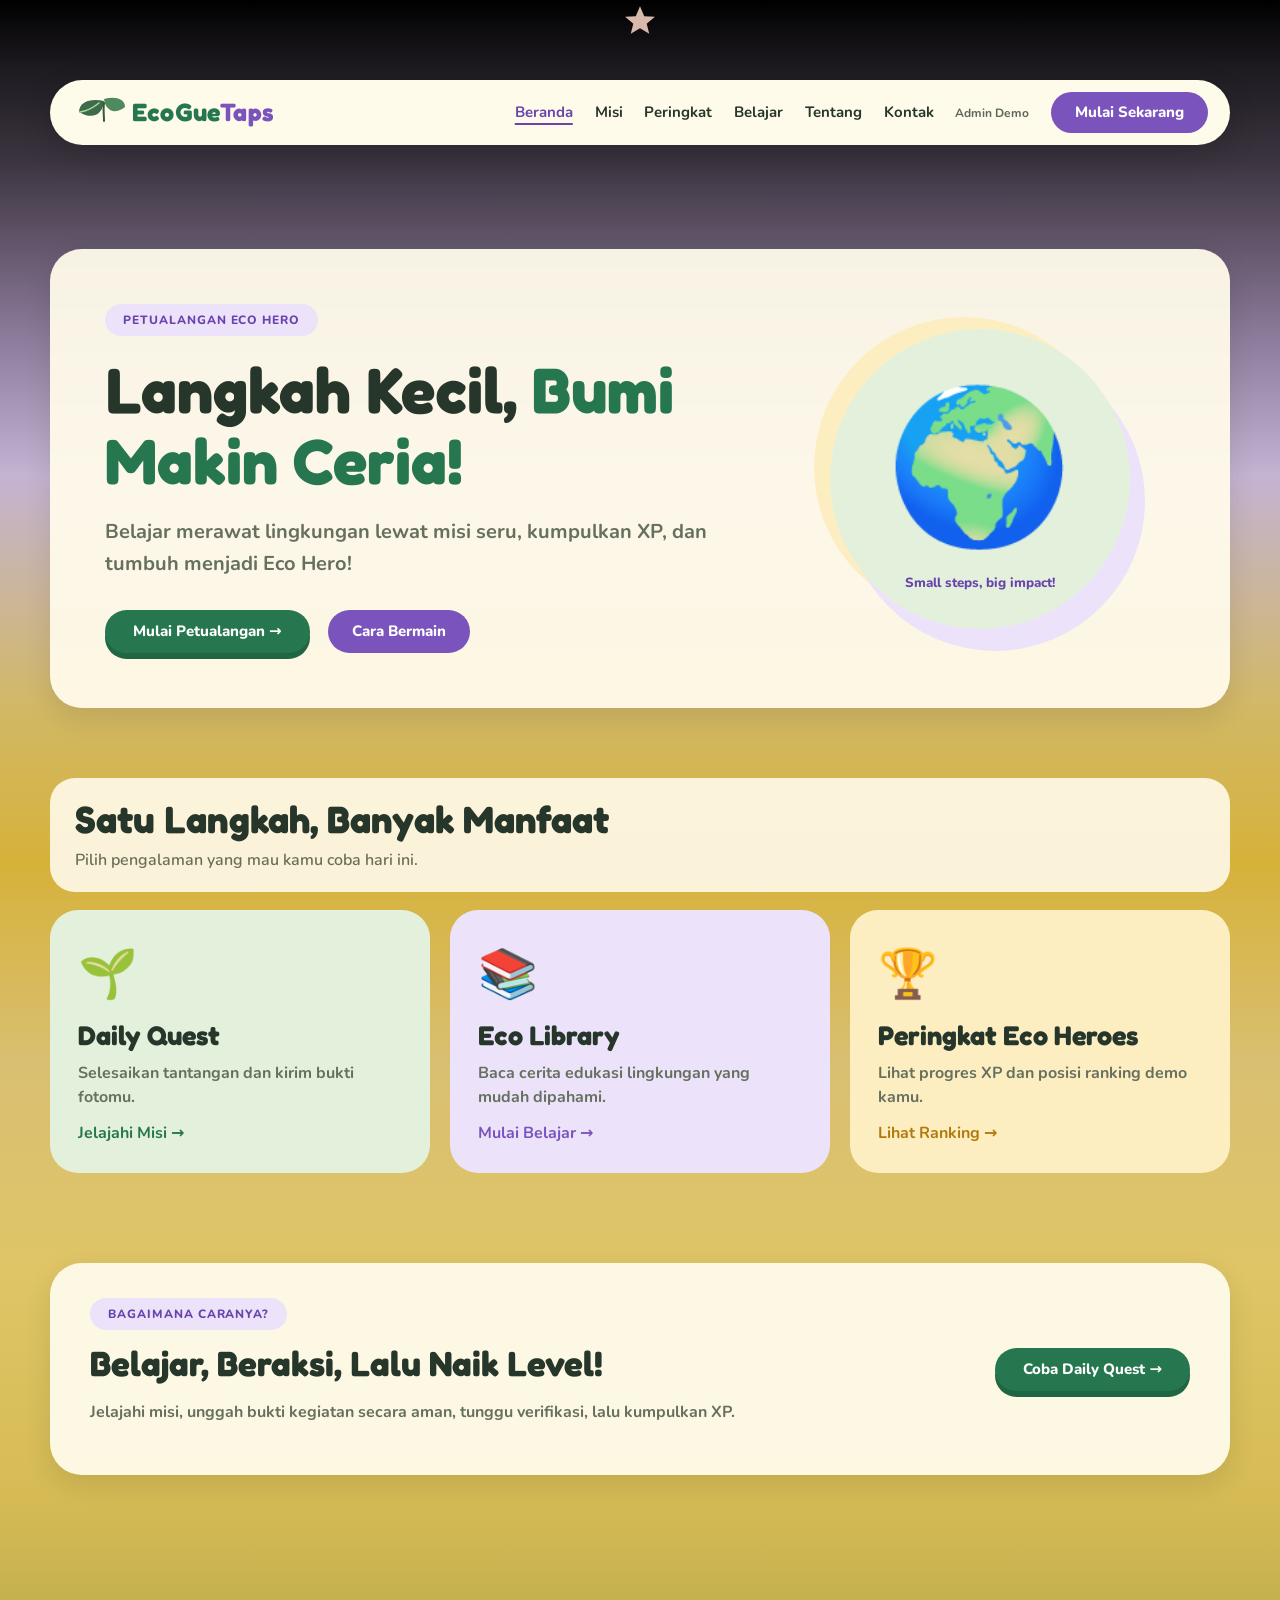
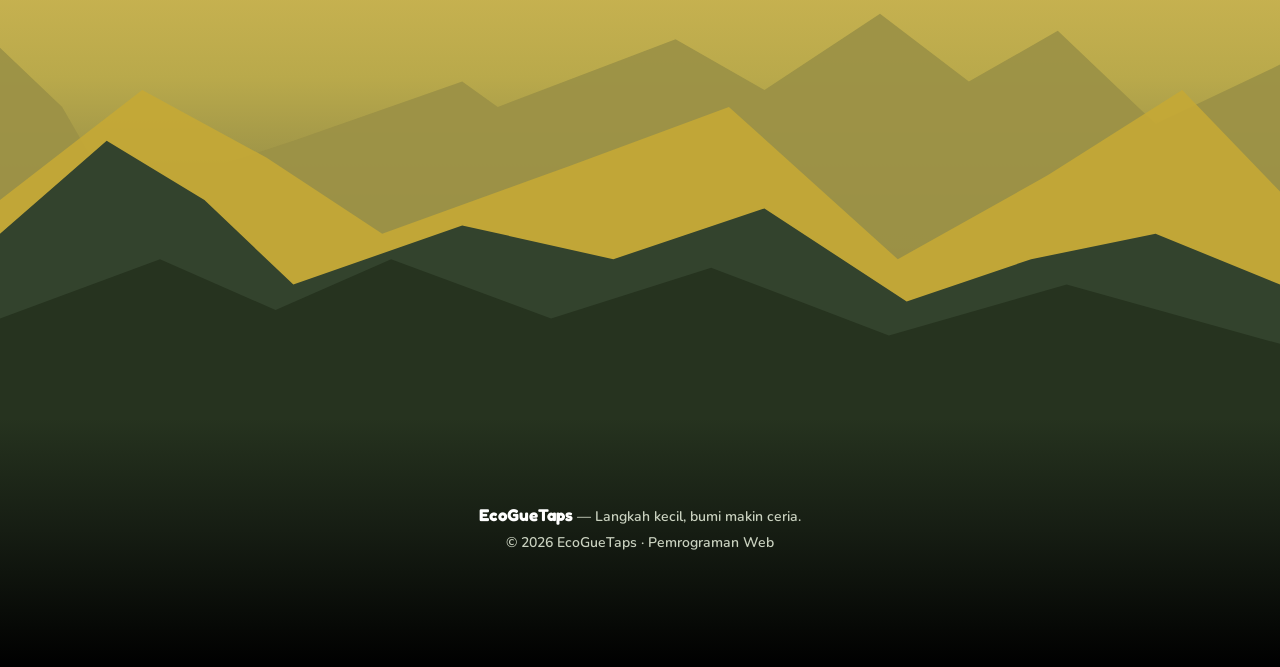
==== commit 5a829e9e: "update homepage and add about page" ====
--- a/index.html
+++ b/index.html
@@ -1,180 +1,131 @@
-<!DOCTYPE html>
+<!doctype html>
 <html lang="id">
+
 <head>
-<meta charset="utf-8">
-<meta name="viewport" content="width=device-width, initial-scale=1, viewport-fit=cover">
-<title>EcoGueTaps</title>
-<link rel="stylesheet" href="https://fonts.googleapis.com/css2?family=Fredoka:wght@500;600;700&family=Nunito:wght@400;600;800&display=swap">
-<link rel="stylesheet" href="style.css">
+  <meta charset="UTF-8">
+  <meta name="viewport" content="width=device-width,initial-scale=1">
+  <title>Beranda | EcoGueTaps</title>
+  <meta name="description"
+    content="EcoGueTaps, petualangan edukasi lingkungan dengan misi harian, artikel, dan ranking Eco Heroes.">
+  <link rel="preconnect" href="https://fonts.googleapis.com">
+  <link rel="preconnect" href="https://fonts.gstatic.com" crossorigin>
+  <link
+    href="https://fonts.googleapis.com/css2?family=Fredoka:wght@500;600;700&family=Nunito:wght@500;600;700;800&display=swap"
+    rel="stylesheet">
+  <link rel="stylesheet" href="assets/css/ecoguetaps.css">
+  <link rel="stylesheet" href="assets/css/eg-pages.css">
 </head>
+
 <body>
-<div id="intro"><div class="isky"></div><canvas id="introCanvas" class="iscene" aria-hidden="true"></canvas><button id="skip" class="btn y" type="button">Lewati intro</button></div>
-<div id="vig"></div>
-<div class="dots" aria-label="Lapisan bumi"><a href="#top" data-l="Ozon" aria-label="Lapisan ozon"></a><a href="#info" data-l="Langit" aria-label="Langit"></a><a href="#misi" data-l="Daratan" aria-label="Daratan"></a><a href="#donasi" data-l="Tanah" aria-label="Tanah"></a></div>
-<nav aria-label="Menu utama">
- <div class="br" aria-hidden="true"><canvas id="treeCanvas"></canvas></div>
- <b><svg class="lgo" viewBox="0 0 52 36" width="46" height="32" aria-hidden="true"><path d="M3 17C3 6 16 3 28 6 27 18 18 26 3 17Z" fill="#8F9E8B"/><path d="M4 17C12 16 18 12 23 8" stroke="#ECE5D3" stroke-width="1.6" fill="none" stroke-linecap="round"/><path d="M49 12C49 3 38 1 28 4 29 14 37 21 49 12Z" fill="#A8C09A"/><path d="M28 26C28 20 27 14 28 8" stroke="#ECE5D3" stroke-width="2" fill="none" stroke-linecap="round"/></svg>EcoGueTaps</b>
- <div class="l" id="menu"><a href="#top">Beranda</a><a href="#cara">Informasi</a><a href="#info">Bukti</a><a href="#misi">Misi</a><a href="#peringkat">Peringkat</a><a href="#tentang">Tentang</a><a href="#donasi">Donasi</a><a href="#kontak">Kontak</a></div>
- <a class="btn p" href="#misi">Mulai sekarang</a>
- <button class="burger" aria-label="Buka menu" aria-expanded="false" aria-controls="menu"><span></span><span></span><span></span></button>
-</nav>
-
-<div id="pg">
-<!-- 1. LAPISAN OZON -->
-<section class="zone" id="top">
- <div class="lab">Lapisan ozon · sehat</div>
- <div class="met" style="left:80%;top:8%"></div><div class="met" style="left:55%;top:2%;animation-delay:2.5s"></div><div class="met" style="left:95%;top:25%;animation-delay:4s"></div>
- <div class="wrap hero">
-  <div>
-   <p class="eyebrow">Petualangan Eco Hero</p>
-   <h1>Langkah Kecil,<br><span>Bumi Makin Ceria!</span></h1>
-   <p>Ayo belajar menjaga lingkungan lewat misi seru, kumpulkan XP, dan jadilah pahlawan bumi!</p>
-   <a class="btn g" href="#misi">Mulai Petualangan →</a> <a class="btn" style="background:#F6F1E4;color:var(--purple)" href="#cara">Cara Bermain</a>
-  </div>
-  <div class="mas2" role="img" aria-label="Maskot EcoGueTaps"><svg viewBox="0 0 340 290" style="overflow:visible;width:100%"><circle cx="60" cy="40" r="32" fill="#E2C258" opacity=".4"/><circle cx="255" cy="92" r="96" fill="#F6F1E4" opacity=".75"/><circle cx="255" cy="92" r="72" fill="#E2C258"/><circle cx="232" cy="215" r="82" fill="#C9D2C5"/><circle cx="268" cy="190" r="22" fill="#E5DCE8"/><ellipse cx="256" cy="58" rx="30" ry="52" transform="rotate(18 256 58)" fill="#4c6a43"/><path d="M290 82l12 14-12 14-12-14z" fill="#2c3f28"/><ellipse cx="62" cy="132" rx="36" ry="60" transform="rotate(-22 62 132)" fill="#7f9a72"/><ellipse cx="78" cy="168" rx="26" ry="12" fill="#3B5335"/><ellipse cx="150" cy="215" rx="92" ry="74" fill="#C5B3C9"/><circle cx="150" cy="130" r="96" fill="#B5C6A6" stroke="#8F9E8B" stroke-width="14"/><ellipse class="eye" cx="116" cy="122" rx="8" ry="11" fill="#243020"/><ellipse class="eye" cx="178" cy="122" rx="8" ry="11" fill="#243020"/><ellipse cx="100" cy="146" rx="15" ry="9" fill="#D8B4BE"/><ellipse cx="196" cy="146" rx="15" ry="9" fill="#D8B4BE"/><path d="M140 156q8 10 16 0" stroke="#243020" stroke-width="4" fill="none" stroke-linecap="round"/><rect x="140" y="214" width="20" height="30" rx="10" fill="#ECE5D3"/><ellipse cx="112" cy="270" rx="36" ry="11" fill="#3B5335"/><ellipse cx="190" cy="266" rx="36" ry="11" fill="#3B5335"/><path d="M20 112Q20 128 36 128Q20 128 20 144Q20 128 4 128Q20 128 20 112Z" fill="#7d6788"/><path d="M318 236Q318 250 332 250Q318 250 318 264Q318 250 304 250Q318 250 318 236Z" fill="#E2C258"/></svg></div>
- </div>
- <div class="wrap river" aria-hidden="true" style="margin-top:20px"><svg class="w w1" viewBox="0 0 1200 80" preserveAspectRatio="none"><path d="M0 40Q75 8 150 40T300 40T450 40T600 40T750 40T900 40T1050 40T1200 40V80H0Z"/></svg><svg class="w w2" viewBox="0 0 1200 80" preserveAspectRatio="none"><path d="M0 40Q75 8 150 40T300 40T450 40T600 40T750 40T900 40T1050 40T1200 40V80H0Z"/></svg><svg class="w w3" viewBox="0 0 1200 80" preserveAspectRatio="none"><path d="M0 40Q75 8 150 40T300 40T450 40T600 40T750 40T900 40T1050 40T1200 40V80H0Z"/></svg><span class="bt" style="top:20%">🍂</span><span class="bt" style="top:46%;animation-delay:-7s">🍃</span></div>
- <div class="wrap" id="cara" style="margin-top:20px">
-  <div class="grid">
-   <div class="card"><h3>Tentang website</h3><p style="margin-top:8px">EcoGueTaps mengajak pelajar menjaga lingkungan lewat misi harian. Kamu mengerjakan misi, mengunggah foto sebagai bukti, lalu mendapat XP dan naik peringkat.</p></div>
-   <div class="card"><h3>Latar belakang</h3><p style="margin-top:8px">Sampah plastik, air yang terbuang, dan hutan yang terbakar sering terasa jauh dari keseharian. Kami mengubahnya menjadi tindakan kecil yang bisa dilakukan dari rumah atau sekolah.</p></div>
-  </div>
- </div>
-</section>
-
-<!-- 2. LANGIT -->
-<section class="zone" id="info" data-t="day">
- <div class="sk d"></div><div class="sk s"></div>
- <div class="sk n"><div class="au a1"></div><div class="au a2"></div></div>
- <div class="sun"></div>
- <div class="cl" style="top:230px;animation-delay:-10s"></div>
- <div class="cl rain" style="top:420px;animation-delay:-40s"><i style="left:30px"></i><i style="left:70px;animation-delay:.3s"></i><i style="left:110px;animation-delay:.5s"></i></div>
- <div class="fly" style="top:300px;animation-delay:-6s">🐦</div><div class="fly" style="top:340px;animation-delay:-3s;font-size:20px">🐦</div>
- <div class="fly plane" style="top:170px;animation-delay:-14s">✈️</div>
- <div class="lab">Langit · berubah mengikuti waktu</div>
- <div class="wrap">
-  <div class="tbar" role="group" aria-label="Waktu langit">
-   <button data-t="day" aria-pressed="true">Siang</button><button data-t="dusk" aria-pressed="false">Senja</button><button data-t="night" aria-pressed="false">Malam</button>
-  </div>
-  <div class="chip"><h2>Bukti dari peserta</h2><p>Contoh laporan misi</p></div>
-  <div class="proof">
-   <div class="pf"><div style="background:#8F9E8B">🧴</div><p><b>BintangHijau · Tumbler Hero</b>Seminggu bawa botol sendiri.</p></div>
-   <div class="pf"><div style="background:#C5B3C9">🚰</div><p><b>DaunCeria · Water Guardian</b>Menutup keran saat menyikat gigi.</p></div>
-   <div class="pf"><div style="background:#E2C258">♻️</div><p><b>EcoKecil · Recycle Ranger</b>Memilah sampah organik dan anorganik.</p></div>
-  </div>
- </div>
-</section>
-
-<!-- 3. DARATAN: Daily Quest (dari tim) -->
-<section class="eg-section eg-section--quest" id="misi">
- <div class="scene" aria-hidden="true"><span>🌳</span><span>🌿</span><span>🚲</span><span>🌲</span><span>🧑‍🌾</span><span>🌱</span><span>🌳</span><span>♻️</span><span>🌻</span><span>🌲</span><span>🌷</span><span>🚶</span><span>🌳</span><span>🌿</span></div>
- <div class="eg-hill eg-hill--lilac" aria-hidden="true"></div><div class="eg-hill eg-hill--gold-r" aria-hidden="true"></div><div class="eg-hill eg-hill--gold-l" aria-hidden="true"></div>
- <div class="wrap">
-  <h2 class="eg-title">Misi seru hari ini!</h2>
-  <p class="eg-sub">Pilih tantangan yang bisa kamu lakukan dari rumah atau sekolah.</p>
-  <p class="eg-reroll-info" id="eg-reroll-info"></p>
-  <div class="eg-grid eg-grid--3" id="eg-quest-list"></div>
- </div>
-</section>
-
-<!-- Leaderboard (dari tim) -->
-<section class="eg-section" id="peringkat">
- <div class="wrap">
-  <h2 class="eg-title">Jadi Pahlawan Bumi!</h2>
-  <p class="eg-sub">Belajar, beraksi, dan lihat progres petualanganmu.</p>
-  <div class="eg-board-grid">
-   <div class="eg-card eg-board">
-    <div class="eg-board__head"><span class="eg-board__icon" aria-hidden="true">&#127942;</span><div><h3>Top Eco Heroes</h3><p>Peringkat minggu ini (contoh)</p></div></div>
-    <div class="eg-board__cols" aria-hidden="true"><span>#</span><span>Pahlawan</span><span>XP</span><span>Poin</span></div>
-    <ol class="eg-board__list" id="eg-leaderboard"></ol>
-   </div>
-   <aside class="eg-level" id="eg-level" aria-label="Progres level">
-    <p class="eg-level__lv" id="eg-level-lv"></p>
-    <h3>Level Up!</h3>
-    <p class="eg-level__text">Semakin rajin menjalankan misi, semakin banyak XP yang kamu dapat.</p>
-    <div class="eg-level__star" aria-hidden="true"><svg viewBox="-16 -16 32 32"><path d="M0,-14 L4,-4.5 L14,-4 L6.3,2.5 L8.7,12 L0,6.8 L-8.7,12 L-6.3,2.5 L-14,-4 L-4,-4.5Z" fill="#E2C258"/></svg></div>
-    <div class="eg-level__bar" role="progressbar" aria-valuemin="0" aria-valuemax="400" aria-valuenow="250" aria-label="Progres XP menuju level berikutnya"><span id="eg-level-fill"></span></div>
-    <p class="eg-level__caption" id="eg-level-caption"></p>
-    <p class="eg-level__poin" id="eg-level-poin"></p>
-   </aside>
-  </div>
- </div>
-</section>
-
-<!-- Tentang -->
-<section class="eg-section" id="tentang-sec"><div class="wrap">
-<div id="tentang" style="margin-top:46px">
-  <div class="chip"><h2>Tentang kami</h2><p>Kenapa EcoGueTaps ada dan siapa yang membuatnya.</p></div>
-  <div class="card"><h3>Visi kami</h3><p style="margin-top:8px">Setiap pelajar bisa menjadi penjaga bumi lewat kebiasaan kecil yang konsisten. EcoGueTaps mengubah niat baik menjadi misi harian yang seru, terukur, dan bisa dibuktikan.</p></div>
-  <div class="grid vals">
-   <div class="card val"><b>📚</b><h3>Belajar</h3><p>Cerita dan fakta singkat tentang sampah, energi, dan alam.</p></div>
-   <div class="card val"><b>📸</b><h3>Beraksi</h3><p>Kerjakan misi, unggah foto bukti, lalu kumpulkan XP.</p></div>
-   <div class="card val"><b>🌍</b><h3>Jaga bumi</h3><p>Dampak kecil setiap hari, dan dukungan nyata lewat donasi.</p></div>
-  </div>
-  <div class="team">
-   <div class="mem"><span class="av" style="background:#7d6788">R</span><div><h3>Rasyiq</h3><small>Home, About, Navbar, Footer</small></div></div>
-   <div class="mem"><span class="av" style="background:#3B5335">R</span><div><h3>Rofiq</h3><small>Eco Library, Contact, XP, Leaderboard</small></div></div>
-   <div class="mem"><span class="av" style="background:#e8a830">A</span><div><h3>Akmal</h3><small>Daily Quest, Foto bukti, My Journey</small></div></div>
-  </div>
- </div>
-</div></section>
-
-<!-- 4. TANAH -->
-<section class="zone" id="donasi">
- <div class="rock" style="width:90px;height:56px;left:3%;top:46px"></div><div class="rock" style="width:56px;height:36px;right:6%;top:30px"></div><div class="rock" style="width:70px;height:44px;left:48%;bottom:210px"></div>
- <div class="seed" style="left:14%;top:70px"></div><div class="seed g" style="right:20%;top:90px"></div><div class="seed" style="left:70%;bottom:260px"></div><div class="seed g" style="left:30%;bottom:180px"></div>
- <div class="lab" style="background:rgba(0,0,0,.25)">Tanah · penopang semua makhluk</div>
- <div class="wrap">
-  <div class="chip"><h2>Dukung pemulihan alam</h2><p>Pilih program, lihat targetnya, lalu ikut berdonasi.</p></div>
-  <div class="stage">
-   <div class="fire"></div><div class="fx" id="emb"></div>
-   <div class="tabs" role="group" aria-label="Program donasi">
-    <button data-c="reb" aria-pressed="true">Reboisasi</button><button data-c="kar" aria-pressed="false">Karhutla</button><button data-c="alam" aria-pressed="false">Bantuan alam</button>
-   </div>
-   <div class="dn">
-    <div>
-     <h3 id="ct" style="font-size:30px"></h3><p id="cd" style="margin-top:8px;max-width:52ch"></p>
-     <div class="goal"><b>Target dana</b><div class="bar"><i id="b1"></i></div><small id="s1"></small></div>
-     <div class="goal"><b id="g2t"></b><div class="bar"><i id="b2"></i></div><small id="s2"></small></div>
-    </div>
-    <form class="form" id="f"><h3>Donasi sekarang</h3>
-     <div class="amt" role="group" aria-label="Nominal"><button type="button" aria-pressed="false">Rp10.000</button><button type="button" aria-pressed="true">Rp25.000</button><button type="button" aria-pressed="false">Rp50.000</button><button type="button" aria-pressed="false">Rp100.000</button></div>
-     <input id="nm" placeholder="Nama (boleh disamarkan)" aria-label="Nama">
-     <button class="btn g" type="submit" style="width:100%">Kirim donasi</button><div id="msg" role="status"></div></form>
-   </div>
-  </div>
-  <div class="kon" id="kontak">
-   <div class="card"><h3>Kontak</h3><p style="margin-top:8px">Ada ide misi baru atau ingin bekerja sama? Tulis ke kami.</p></div>
-   <div class="card"><p>Email: isi-email-kamu@contoh.id<br>Instagram: @isi.akun.kamu</p></div>
-  </div>
- </div>
-</section>
-</div>
-    <!-- ============ FOOTER ============ -->
+  <div class="eg-page eg-page--home">
+    <svg aria-hidden="true" class="eg-star eg-star--top" viewbox="-16 -16 32 32">
+      <path d="M0,-14 L4,-4.5 L14,-4 L6.3,2.5 L8.7,12 L0,6.8 L-8.7,12 L-6.3,2.5 L-14,-4 L-4,-4.5Z" fill="#d7b9ae">
+      </path>
+    </svg>
+    <header class="eg-wrap">
+      <div class="eg-nav" id="eg-nav">
+        <a aria-label="EcoGueTaps" class="eg-logo" href="index.html">
+          <svg aria-hidden="true" height="36" viewbox="0 0 52 36" width="52">
+            <path d="M3 17 C3 6 16 3 28 6 C27 18 18 26 3 17Z" fill="#3e6b4b"></path>
+            <path d="M4 17 C12 16 18 12 23 8" fill="none" stroke="#a9d99a" stroke-linecap="round" stroke-width="1.6">
+            </path>
+            <path d="M49 12 C49 3 38 1 28 4 C29 14 37 21 49 12Z" fill="#4f8a5e"></path>
+            <path d="M28 26 C28 20 27 14 28 8" fill="none" stroke="#2f5a3d" stroke-linecap="round" stroke-width="2">
+            </path>
+          </svg>
+          <span class="eg-logo__text">Eco<b>Gue</b><i>Taps</i></span>
+        </a>
+        <button type="button" class="eg-nav__toggle" id="eg-nav-toggle" aria-label="Buka menu" aria-expanded="false"
+          aria-controls="eg-nav-menu">&#9776;</button>
+        <nav class="eg-nav__menu" id="eg-nav-menu" aria-label="Navigasi utama"><a href="index.html"
+            aria-current="page">Beranda</a>
+          <a href="misi.html">Misi</a>
+          <a href="peringkat.html">Peringkat</a>
+          <a href="belajar.html">Belajar</a>
+          <a href="tentang.html">Tentang</a>
+          <a href="kontak.html">Kontak</a>
+          <a href="admin.html" class="eg-nav__admin">Admin Demo</a>
+          <a class="eg-btn eg-btn--purple eg-nav__cta" href="misi.html">Mulai Sekarang</a>
+        </nav>
+      </div>
+    </header>
+    <main>
+      <section class="eg-section eg-home-hero" aria-labelledby="eg-home-title">
+        <div class="eg-wrap">
+          <div class="eg-home-hero__grid eg-ui-glass">
+            <div class="eg-home-hero__intro"><span class="eg-ui-eyebrow">PETUALANGAN ECO HERO</span>
+              <h1 id="eg-home-title">Langkah Kecil, <span>Bumi Makin Ceria!</span></h1>
+              <p>Belajar merawat lingkungan lewat misi seru, kumpulkan XP, dan tumbuh menjadi Eco Hero!</p>
+              <div class="eg-home-actions"><a href="misi.html" class="eg-btn eg-btn--green">Mulai Petualangan →</a>
+                <a href="tentang.html" class="eg-btn eg-btn--purple">Cara Bermain</a>
+              </div>
+            </div>
+            <div class="eg-home-hero__picture" aria-hidden="true">
+              <div class="eg-home-earth"><span>🌍</span><small>Small steps, big impact!</small></div>
+            </div>
+          </div>
+        </div>
+      </section>
+      <section class="eg-section eg-home-how">
+        <div class="eg-wrap">
+          <div class="eg-home-heading">
+            <h2 class="eg-title">Satu Langkah, Banyak Manfaat</h2>
+            <p class="eg-sub">Pilih pengalaman yang mau kamu coba hari ini.</p>
+          </div>
+          <div class="eg-home-feature-grid">
+            <a href="misi.html" class="eg-home-feature eg-tone-green"><span class="eg-home-feature__emoji"
+                aria-hidden="true">🌱</span>
+              <h3>Daily Quest</h3>
+              <p>Selesaikan tantangan dan kirim bukti fotomu.</p><strong>Jelajahi Misi →</strong>
+            </a>
+            <a href="belajar.html" class="eg-home-feature eg-tone-purple"><span class="eg-home-feature__emoji"
+                aria-hidden="true">📚</span>
+              <h3>Eco Library</h3>
+              <p>Baca cerita edukasi lingkungan yang mudah dipahami.</p><strong>Mulai Belajar →</strong>
+            </a>
+            <a href="peringkat.html" class="eg-home-feature eg-tone-yellow"><span class="eg-home-feature__emoji"
+                aria-hidden="true">🏆</span>
+              <h3>Peringkat Eco Heroes</h3>
+              <p>Lihat progres XP dan posisi ranking demo kamu.</p><strong>Lihat Ranking →</strong>
+            </a>
+          </div>
+        </div>
+      </section>
+      <section class="eg-section eg-home-bottom">
+        <div class="eg-wrap">
+          <div class="eg-home-banner eg-ui-glass">
+            <div><span class="eg-ui-eyebrow">BAGAIMANA CARANYA?</span>
+              <h2>Belajar, Beraksi, Lalu Naik Level!</h2>
+              <p>Jelajahi misi, unggah bukti kegiatan secara aman, tunggu verifikasi, lalu kumpulkan XP.</p>
+            </div>
+            <a href="misi.html" class="eg-btn eg-btn--green">Coba Daily Quest →</a>
+          </div>
+        </div>
+      </section>
+    </main>
     <footer class="eg-footer">
-        <svg class="eg-mountains" viewBox="0 0 1440 520" preserveAspectRatio="none" aria-hidden="true">
-            <path d="M0 80 L70 150 L130 260 L330 190 L520 120 L560 150 L760 70 L860 130 L990 40 L1090 120 L1190 60 L1300 170 L1440 100 L1440 520 L0 520Z" fill="#9c9246" opacity=".95"/>
-            <path d="M0 260 L160 130 L300 210 L430 300 L640 220 L820 150 L1010 330 L1180 230 L1330 130 L1440 250 L1440 520 L0 520Z" fill="#c6a936" opacity=".9"/>
-            <path d="M0 300 L120 190 L230 260 L330 360 L520 290 L690 330 L860 270 L1020 380 L1160 330 L1300 300 L1440 360 L1440 520 L0 520Z" fill="#33432d"/>
-            <path d="M0 400 L180 330 L310 390 L440 330 L620 400 L800 340 L1000 420 L1200 360 L1440 430 L1440 520 L0 520Z" fill="#26331f"/>
-        </svg>
-        <div class="eg-footer__body">
-            <p><strong>EcoGueTaps</strong> &mdash; Langkah kecil, bumi makin ceria.</p>
-            <p>&copy; 2026 EcoGueTaps &middot; Pemrograman Web</p>
-        </div>
+      <svg aria-hidden="true" class="eg-mountains" preserveaspectratio="none" viewbox="0 0 1440 520">
+        <path
+          d="M0 80 L70 150 L130 260 L330 190 L520 120 L560 150 L760 70 L860 130 L990 40 L1090 120 L1190 60 L1300 170 L1440 100 L1440 520 L0 520Z"
+          fill="#9c9246" opacity=".95"></path>
+        <path
+          d="M0 260 L160 130 L300 210 L430 300 L640 220 L820 150 L1010 330 L1180 230 L1330 130 L1440 250 L1440 520 L0 520Z"
+          fill="#c6a936" opacity=".9"></path>
+        <path
+          d="M0 300 L120 190 L230 260 L330 360 L520 290 L690 330 L860 270 L1020 380 L1160 330 L1300 300 L1440 360 L1440 520 L0 520Z"
+          fill="#33432d"></path>
+        <path d="M0 400 L180 330 L310 390 L440 330 L620 400 L800 340 L1000 420 L1200 360 L1440 430 L1440 520 L0 520Z"
+          fill="#26331f"></path>
+      </svg>
+      <div class="eg-footer__body">
+        <p><strong>EcoGueTaps</strong> — Langkah kecil, bumi makin ceria.</p>
+        <p>© 2026 EcoGueTaps · Pemrograman Web</p>
+      </div>
     </footer>
 
-    <!-- Pop-up detail misi (mis. 'Lihat Misi') -->
-    <dialog class="eg-modal" id="eg-modal" aria-labelledby="eg-modal-title">
-        <form method="dialog" class="eg-modal__close-wrap">
-            <button class="eg-modal__close" aria-label="Tutup">&times;</button>
-        </form>
-        <div class="eg-modal__body" id="eg-modal-body"></div>
-    </dialog>
+  </div>
+  <script defer src="assets/js/eg-nav.js"></script>
 
-    <!-- Toast notifikasi -->
-    <div class="eg-toast" id="eg-toast" role="status" aria-live="polite"></div>
+</body>
 
-<script src="script.js" defer></script>
-</body>
-</html>
+</html>
--- a/assets/css/ecoguetaps.css
+++ b/assets/css/ecoguetaps.css
@@ -0,0 +1,968 @@
+/* EcoGueTaps - style. Semua class berawalan "eg-" agar tidak bentrok. */
+
+:root {
+    --eg-ink: #26362b;
+    --eg-ink-soft: #66705f;
+    --eg-green: #26774f;
+    --eg-green-dark: #1f6642;
+    --eg-purple: #7a53bd;
+    --eg-purple-ink: #6a43ad;
+    --eg-yellow: #ffcf40;
+    --eg-gold-ink: #b27a0c;
+    --eg-cream: #fffbea;
+
+    --eg-tint-green: #e3f1dc;
+    --eg-tint-purple: #ece3fb;
+    --eg-tint-yellow: #fdeec2;
+
+    --eg-font-head: "Fredoka", "Baloo 2", "Nunito", ui-rounded, system-ui, sans-serif;
+    --eg-font-body: "Nunito", ui-rounded, system-ui, -apple-system, "Segoe UI", sans-serif;
+}
+
+*,
+*::before,
+*::after {
+    box-sizing: border-box;
+}
+
+html {
+    scroll-behavior: smooth;
+    scroll-padding-top: 24px;
+}
+
+body {
+    margin: 0;
+    font-family: var(--eg-font-body);
+    color: var(--eg-ink);
+    line-height: 1.5;
+    background: #000;
+}
+
+.eg-page {
+    position: relative;
+    display: flow-root;
+    /* cegah margin navbar "bocor" keluar dari .eg-page */
+    overflow-x: clip;
+    background: linear-gradient(180deg,
+            #000 0%, #1d1a20 3%, #3b343f 7%, #8e7c9d 15%, #c4b3d2 21%,
+            #d2b867 31%, #d6b23a 38%, #d9bf72 47%, #dfc566 56%,
+            #d6bb55 66%, #b9a94b 74%, #7f7d44 82%);
+}
+
+.eg-wrap {
+    width: min(1180px, 100% - 48px);
+    margin-inline: auto;
+    position: relative;
+    z-index: 2;
+}
+
+/* ---------- dekorasi ---------- */
+.eg-star {
+    position: absolute;
+    width: 26px;
+    height: 26px;
+    z-index: 3;
+}
+
+.eg-star--top {
+    left: 50%;
+    top: 4px;
+    transform: translateX(-50%);
+    width: 34px;
+    height: 34px;
+}
+
+.eg-star--nav {
+    right: 17%;
+    top: 124px;
+    width: 30px;
+    height: 30px;
+}
+
+/* ---------- tombol ---------- */
+.eg-btn {
+    display: inline-flex;
+    align-items: center;
+    justify-content: center;
+    gap: 8px;
+    padding: 14px 28px;
+    border: 0;
+    border-radius: 999px;
+    font: 800 15px/1 var(--eg-font-body);
+    text-decoration: none;
+    cursor: pointer;
+    transition: transform .15s ease, box-shadow .15s ease, background .15s ease;
+}
+
+.eg-btn:hover {
+    transform: translateY(-2px);
+}
+
+.eg-btn:focus-visible,
+.eg-link:focus-visible,
+.eg-modal__close:focus-visible,
+.eg-nav a:focus-visible {
+    outline: 3px solid var(--eg-purple);
+    outline-offset: 3px;
+}
+
+.eg-btn--green {
+    background: var(--eg-green);
+    color: #fff;
+    box-shadow: 0 6px 0 var(--eg-green-dark);
+}
+
+.eg-btn--green:hover {
+    background: #2a8558;
+}
+
+.eg-btn--green:active {
+    transform: translateY(3px);
+    box-shadow: 0 3px 0 var(--eg-green-dark);
+}
+
+.eg-btn--green:disabled {
+    background: #8aa896;
+    box-shadow: 0 6px 0 #70897b;
+    cursor: default;
+    transform: none;
+}
+
+.eg-btn--purple {
+    background: var(--eg-purple);
+    color: #fff;
+    padding: 13px 24px;
+}
+
+.eg-btn--purple:hover {
+    background: #6a43ad;
+}
+
+.eg-btn--cream {
+    background: var(--eg-cream);
+    color: var(--eg-purple-ink);
+}
+
+/* ---------- navbar ---------- */
+.eg-nav {
+    margin-top: 80px;
+    background: var(--eg-cream);
+    border-radius: 999px;
+    padding: 12px 22px 12px 26px;
+    display: flex;
+    align-items: center;
+    justify-content: space-between;
+    gap: 24px;
+    box-shadow: 0 10px 30px rgba(0, 0, 0, .18);
+    position: relative;
+    z-index: 5;
+}
+
+.eg-logo {
+    display: inline-flex;
+    align-items: center;
+    gap: 4px;
+    text-decoration: none;
+}
+
+.eg-logo__text {
+    font: 700 25px/1 var(--eg-font-head);
+    color: var(--eg-green);
+    letter-spacing: .2px;
+}
+
+.eg-logo__text b {
+    color: var(--eg-green);
+    font-weight: 700;
+}
+
+.eg-logo__text i {
+    color: var(--eg-purple);
+    font-style: normal;
+}
+
+.eg-nav__menu {
+    display: flex;
+    align-items: center;
+    gap: 36px;
+}
+
+.eg-nav__menu a:not(.eg-btn) {
+    color: var(--eg-ink);
+    font-weight: 700;
+    font-size: 15px;
+    text-decoration: none;
+}
+
+.eg-nav__menu a:not(.eg-btn):hover {
+    color: var(--eg-purple);
+}
+
+.eg-nav__toggle {
+    display: none;
+    background: none;
+    border: 0;
+    font-size: 26px;
+    color: var(--eg-ink);
+    cursor: pointer;
+}
+
+/* ---------- warna tone ---------- */
+.eg-tone-green {
+    --tone-bg: var(--eg-tint-green);
+    --tone-ink: var(--eg-green);
+}
+
+.eg-tone-purple {
+    --tone-bg: var(--eg-tint-purple);
+    --tone-ink: var(--eg-purple);
+}
+
+.eg-tone-yellow {
+    --tone-bg: var(--eg-tint-yellow);
+    --tone-ink: var(--eg-gold-ink);
+}
+
+.eg-tone-plain {
+    --tone-bg: rgba(255, 251, 234, .7);
+    --tone-ink: var(--eg-ink-soft);
+}
+
+/* ---------- section ---------- */
+.eg-section {
+    position: relative;
+    padding: 70px 0 20px;
+}
+
+.eg-section--quest {
+    padding-top: 150px;
+}
+
+.eg-title {
+    margin: 0;
+    font: 700 clamp(30px, 3.4vw, 38px)/1.15 var(--eg-font-head);
+    color: var(--eg-ink);
+}
+
+.eg-sub {
+    margin: 6px 0 28px;
+    font-weight: 600;
+    color: #6c6f58;
+}
+
+.eg-hill {
+    position: absolute;
+    z-index: 0;
+    pointer-events: none;
+    border-radius: 50%;
+}
+
+.eg-hill--lilac {
+    right: -8%;
+    top: -30px;
+    width: 62%;
+    height: 420px;
+    background: #c7b4d4;
+}
+
+.eg-hill--gold-r {
+    right: -22%;
+    top: 250px;
+    width: 70%;
+    height: 520px;
+    background: #d6a82b;
+}
+
+.eg-hill--gold-l {
+    left: -30%;
+    top: 360px;
+    width: 78%;
+    height: 560px;
+    background: #cfa42b;
+}
+
+.eg-grid {
+    display: grid;
+    gap: 22px;
+}
+
+.eg-grid--3 {
+    grid-template-columns: repeat(3, 1fr);
+}
+
+.eg-card {
+    background: var(--tone-bg, var(--eg-cream));
+    border-radius: 30px;
+    padding: 26px;
+}
+
+/* ---------- kartu misi ---------- */
+.eg-quest {
+    display: flex;
+    flex-direction: column;
+    min-height: 270px;
+    box-shadow: 0 10px 24px rgba(40, 30, 0, .1);
+    transition: transform .18s ease;
+}
+
+.eg-quest:hover {
+    transform: translateY(-4px);
+}
+
+.eg-quest__top {
+    display: flex;
+    justify-content: space-between;
+    align-items: flex-start;
+}
+
+.eg-num {
+    flex: none;
+    width: 64px;
+    height: 64px;
+    border-radius: 50%;
+    background: #fffbea;
+    display: grid;
+    place-items: center;
+    font: 700 32px/1 var(--eg-font-head);
+    color: var(--tone-ink);
+}
+
+.eg-tag {
+    background: #fffbea;
+    color: var(--tone-ink);
+    border-radius: 999px;
+    padding: 7px 18px;
+    font: 800 10px/1 var(--eg-font-body);
+    letter-spacing: .08em;
+    text-transform: uppercase;
+}
+
+.eg-tag--solid {
+    background: var(--eg-tint-green);
+    color: var(--eg-green);
+    display: inline-block;
+    margin-bottom: 8px;
+}
+
+.eg-quest h3 {
+    margin: 18px 0 6px;
+    font: 700 23px/1.2 var(--eg-font-head);
+    color: var(--eg-ink);
+}
+
+.eg-quest p {
+    margin: 0;
+    font-size: 14px;
+    font-weight: 600;
+    color: var(--eg-ink-soft);
+}
+
+.eg-status {
+    display: inline-flex;
+    align-items: center;
+    gap: 7px;
+    align-self: flex-start;
+    margin: 14px 0 0;
+    padding: 5px 12px;
+    border-radius: 999px;
+    font: 800 12px/1 var(--eg-font-body);
+    background: rgba(255, 255, 255, .6);
+    color: var(--eg-ink-soft);
+}
+
+.eg-status i {
+    width: 8px;
+    height: 8px;
+    border-radius: 50%;
+    background: #b9b19a;
+}
+
+.eg-status--terkirim {
+    background: #d7f0df;
+    color: #1d6b43;
+}
+
+.eg-status--terkirim i {
+    background: #2fa866;
+}
+
+.eg-quest__foot {
+    margin-top: auto;
+    padding-top: 18px;
+    display: flex;
+    justify-content: space-between;
+    align-items: center;
+    gap: 10px;
+}
+
+.eg-chips {
+    display: flex;
+    flex-wrap: wrap;
+    gap: 6px;
+}
+
+.eg-chip {
+    background: var(--eg-yellow);
+    color: var(--eg-ink);
+    border-radius: 999px;
+    padding: 9px 16px;
+    font: 800 12px/1 var(--eg-font-body);
+}
+
+.eg-chip--poin {
+    background: #fff;
+    color: var(--eg-purple-ink);
+    box-shadow: inset 0 0 0 2px #e5d9fa;
+}
+
+.eg-link {
+    background: none;
+    border: 0;
+    padding: 4px;
+    font: 800 14px/1 var(--eg-font-body);
+    color: var(--tone-ink);
+    cursor: pointer;
+    border-radius: 8px;
+    white-space: nowrap;
+}
+
+.eg-link:hover {
+    text-decoration: underline;
+}
+
+/* ---------- leaderboard ---------- */
+.eg-board-grid {
+    display: grid;
+    grid-template-columns: 1.55fr 1fr;
+    gap: 22px;
+    align-items: stretch;
+}
+
+.eg-board {
+    background: var(--eg-cream);
+    padding: 30px 30px 34px;
+    box-shadow: 0 10px 24px rgba(40, 30, 0, .1);
+}
+
+.eg-board__head {
+    display: flex;
+    align-items: center;
+    gap: 20px;
+    margin-bottom: 18px;
+}
+
+.eg-board__icon {
+    font-size: 34px;
+    width: 56px;
+    text-align: center;
+}
+
+.eg-board__head h3 {
+    margin: 0;
+    font: 700 25px/1.2 var(--eg-font-head);
+}
+
+.eg-board__head p {
+    margin: 2px 0 0;
+    font-size: 14px;
+    font-weight: 600;
+    color: var(--eg-ink-soft);
+}
+
+.eg-board__cols,
+.eg-row {
+    display: grid;
+    grid-template-columns: 44px 1fr 96px 96px;
+    align-items: center;
+    gap: 12px;
+}
+
+.eg-board__cols {
+    padding: 0 20px 8px;
+    font: 800 11px/1 var(--eg-font-body);
+    letter-spacing: .08em;
+    text-transform: uppercase;
+    color: var(--eg-ink-soft);
+}
+
+.eg-board__cols span:nth-child(n+3) {
+    text-align: right;
+}
+
+.eg-board__list {
+    list-style: none;
+    margin: 0;
+    padding: 0;
+    display: grid;
+    gap: 12px;
+}
+
+.eg-row {
+    background: var(--tone-bg);
+    border-radius: 20px;
+    padding: 12px 20px 12px 14px;
+    font-weight: 700;
+}
+
+.eg-row__rank {
+    width: 36px;
+    height: 36px;
+    border-radius: 50%;
+    background: #fffbea;
+    display: grid;
+    place-items: center;
+    font: 700 15px/1 var(--eg-font-head);
+    color: var(--eg-ink);
+}
+
+.eg-row__name {
+    font-size: 16px;
+    overflow: hidden;
+    text-overflow: ellipsis;
+    white-space: nowrap;
+}
+
+.eg-row__name em {
+    font-style: normal;
+    font-size: 12px;
+    font-weight: 800;
+    color: var(--eg-purple);
+}
+
+.eg-row__xp,
+.eg-row__poin {
+    text-align: right;
+    font-size: 14px;
+    white-space: nowrap;
+}
+
+.eg-row__xp {
+    color: var(--tone-ink);
+    font-weight: 800;
+}
+
+.eg-row__poin {
+    color: var(--eg-purple-ink);
+    font-weight: 800;
+}
+
+.eg-row.is-me {
+    box-shadow: inset 0 0 0 2px var(--eg-purple);
+}
+
+.eg-level {
+    position: relative;
+    background: var(--eg-purple);
+    color: #fff;
+    border-radius: 30px;
+    padding: 36px 34px;
+    display: flex;
+    flex-direction: column;
+    justify-content: center;
+    box-shadow: 0 10px 24px rgba(40, 20, 80, .25);
+}
+
+.eg-level h3 {
+    margin: 0 0 14px;
+    font: 700 34px/1.1 var(--eg-font-head);
+}
+
+.eg-level__text {
+    margin: 0 0 26px;
+    font-weight: 700;
+    max-width: 300px;
+}
+
+.eg-level__star {
+    position: absolute;
+    top: 28px;
+    right: 28px;
+    width: 84px;
+    height: 84px;
+    border-radius: 50%;
+    background: #a07fd6;
+    display: grid;
+    place-items: center;
+}
+
+.eg-level__star svg {
+    width: 56px;
+    height: 56px;
+}
+
+.eg-level__bar {
+    height: 16px;
+    border-radius: 999px;
+    background: #9a78cf;
+    overflow: hidden;
+}
+
+.eg-level__bar span {
+    display: block;
+    height: 100%;
+    width: 0;
+    border-radius: 999px;
+    background: var(--eg-yellow);
+    transition: width .8s ease;
+}
+
+.eg-level__caption {
+    margin: 14px 0 0;
+    font-size: 14px;
+    font-weight: 700;
+}
+
+.eg-level__poin {
+    margin: 6px 0 0;
+    font-size: 13px;
+    font-weight: 800;
+    color: #ece3fb;
+}
+
+/* ---------- footer + gunung ---------- */
+.eg-footer {
+    position: relative;
+    margin-top: -10px;
+}
+
+.eg-mountains {
+    display: block;
+    width: 100%;
+    height: 440px;
+}
+
+.eg-footer__body {
+    background: linear-gradient(180deg, #26331f 0%, #161d13 45%, #000 100%);
+    margin-top: -2px;
+    padding: 80px 24px 110px;
+    text-align: center;
+    color: #c9d1bf;
+}
+
+.eg-footer__body p {
+    margin: 4px 0;
+    font-size: 14px;
+    font-weight: 600;
+}
+
+.eg-footer__body strong {
+    color: #fff;
+    font-family: var(--eg-font-head);
+    font-size: 17px;
+}
+
+/* ---------- modal & toast ---------- */
+.eg-modal {
+    border: 0;
+    padding: 0;
+    border-radius: 30px;
+    width: min(480px, 92vw);
+    background: var(--eg-cream);
+    color: var(--eg-ink);
+    box-shadow: 0 30px 80px rgba(0, 0, 0, .4);
+}
+
+.eg-modal::backdrop {
+    background: rgba(20, 12, 36, .6);
+    backdrop-filter: blur(3px);
+}
+
+.eg-modal[open] {
+    animation: eg-pop .22s ease;
+}
+
+@keyframes eg-pop {
+    from {
+        transform: scale(.94);
+        opacity: 0;
+    }
+}
+
+.eg-modal__close-wrap {
+    position: absolute;
+    top: 14px;
+    right: 16px;
+    margin: 0;
+}
+
+.eg-modal__close {
+    width: 36px;
+    height: 36px;
+    border-radius: 50%;
+    border: 0;
+    background: var(--eg-tint-purple);
+    color: var(--eg-purple-ink);
+    font-size: 22px;
+    line-height: 1;
+    cursor: pointer;
+}
+
+.eg-modal__body {
+    padding: 34px 30px 30px;
+}
+
+.eg-modal__body h3 {
+    margin: 0 0 6px;
+    font: 700 28px/1.15 var(--eg-font-head);
+}
+
+.eg-modal__desc {
+    margin: 0 0 14px;
+    font-weight: 700;
+    color: var(--eg-ink-soft);
+}
+
+.eg-modal__steps {
+    margin: 0 0 18px;
+    padding-left: 22px;
+    font-weight: 600;
+    font-size: 15px;
+    display: grid;
+    gap: 6px;
+}
+
+.eg-modal__meta {
+    display: flex;
+    flex-wrap: wrap;
+    align-items: center;
+    gap: 8px;
+    margin-bottom: 22px;
+}
+
+.eg-modal__meta .eg-status {
+    margin: 0;
+}
+
+.eg-modal__send {
+    width: 100%;
+}
+
+.eg-toast {
+    position: fixed;
+    left: 50%;
+    bottom: 28px;
+    z-index: 100;
+    transform: translate(-50%, 30px);
+    opacity: 0;
+    pointer-events: none;
+    background: var(--eg-ink);
+    color: #fff;
+    padding: 14px 24px;
+    border-radius: 999px;
+    font-weight: 800;
+    font-size: 14px;
+    box-shadow: 0 12px 30px rgba(0, 0, 0, .35);
+    transition: opacity .25s ease, transform .25s ease;
+    max-width: 92vw;
+    text-align: center;
+}
+
+.eg-toast.is-show {
+    opacity: 1;
+    transform: translate(-50%, 0);
+}
+
+/* ---------- responsif ---------- */
+@media (max-width: 960px) {
+    .eg-grid--3 {
+        grid-template-columns: 1fr 1fr;
+    }
+
+    .eg-board-grid {
+        grid-template-columns: 1fr;
+    }
+
+    .eg-nav__menu {
+        gap: 22px;
+    }
+}
+
+@media (max-width: 820px) {
+    .eg-nav {
+        border-radius: 30px;
+        flex-wrap: wrap;
+        margin-top: 56px;
+    }
+
+    .eg-nav__toggle {
+        display: block;
+    }
+
+    .eg-nav__menu {
+        display: none;
+        width: 100%;
+        flex-direction: column;
+        align-items: stretch;
+        gap: 4px;
+        padding: 8px 0 6px;
+    }
+
+    .eg-nav.is-open .eg-nav__menu {
+        display: flex;
+    }
+
+    .eg-nav__menu a:not(.eg-btn) {
+        padding: 10px 6px;
+    }
+
+    .eg-star--nav {
+        display: none;
+    }
+}
+
+@media (max-width: 640px) {
+    .eg-wrap {
+        width: calc(100% - 32px);
+    }
+
+    .eg-grid--3 {
+        grid-template-columns: 1fr;
+    }
+
+    .eg-board {
+        padding: 22px 16px 26px;
+    }
+
+    .eg-board__cols,
+    .eg-row {
+        grid-template-columns: 36px 1fr 74px 74px;
+        gap: 8px;
+    }
+
+    .eg-board__cols {
+        padding: 0 12px 8px;
+    }
+
+    .eg-row {
+        padding: 10px 12px 10px 8px;
+    }
+
+    .eg-row__xp,
+    .eg-row__poin {
+        font-size: 12px;
+    }
+
+    .eg-level__star {
+        width: 64px;
+        height: 64px;
+        top: 22px;
+        right: 22px;
+    }
+
+    .eg-level__star svg {
+        width: 42px;
+        height: 42px;
+    }
+
+    .eg-mountains {
+        height: 260px;
+    }
+}
+
+@media (prefers-reduced-motion: reduce) {
+    html {
+        scroll-behavior: auto;
+    }
+
+    *,
+    *::before,
+    *::after {
+        animation: none !important;
+        transition: none !important;
+    }
+}
+
+/* ---------- re-roll, bump leaderboard, label level ---------- */
+.eg-reroll-info {
+    display: inline-block;
+    margin: -14px 0 22px;
+    padding: 7px 16px;
+    border-radius: 999px;
+    background: rgba(255, 251, 234, .85);
+    font: 800 13px/1 var(--eg-font-body);
+    color: var(--eg-purple-ink);
+}
+
+.eg-reroll-info.is-empty {
+    color: var(--eg-ink-soft);
+}
+
+.eg-quest__meta {
+    display: flex;
+    align-items: center;
+    justify-content: space-between;
+    gap: 8px;
+    margin-top: 14px;
+    flex-wrap: wrap;
+}
+
+.eg-quest__meta .eg-status {
+    margin: 0;
+}
+
+.eg-reroll {
+    border: 0;
+    border-radius: 999px;
+    padding: 6px 12px;
+    cursor: pointer;
+    background: rgba(255, 255, 255, .75);
+    color: var(--tone-ink);
+    font: 800 12px/1 var(--eg-font-body);
+    transition: background .15s, transform .15s;
+}
+
+.eg-reroll:hover:not(:disabled) {
+    background: #fff;
+    transform: rotate(-2deg) scale(1.04);
+}
+
+.eg-reroll:focus-visible {
+    outline: 3px solid var(--eg-purple);
+    outline-offset: 2px;
+}
+
+.eg-reroll:disabled {
+    opacity: .45;
+    cursor: not-allowed;
+}
+
+.eg-quest.is-fresh {
+    animation: eg-swap .45s ease;
+}
+
+@keyframes eg-swap {
+    from {
+        opacity: 0;
+        transform: translateY(14px) rotate(-1.5deg);
+    }
+}
+
+.eg-row.is-bump {
+    animation: eg-bump .9s ease;
+}
+
+@keyframes eg-bump {
+    0% {
+        transform: scale(1);
+    }
+
+    25% {
+        transform: scale(1.04);
+        box-shadow: 0 0 0 4px rgba(122, 83, 189, .45);
+    }
+
+    100% {
+        transform: scale(1);
+    }
+}
+
+.eg-level__lv {
+    margin: 0 0 8px;
+    align-self: flex-start;
+    padding: 5px 14px;
+    border-radius: 999px;
+    background: #a07fd6;
+    font: 800 12px/1 var(--eg-font-body);
+    letter-spacing: .06em;
+    text-transform: uppercase;
+}
--- a/assets/css/eg-pages.css
+++ b/assets/css/eg-pages.css
@@ -0,0 +1,1000 @@
+/* Modul ui: Eco Library, Contact, Admin Demo. Menggunakan palet dan background tim. */
+.eg-ui-glass {
+    background: rgba(255, 251, 234, .95);
+    border-radius: 32px;
+    box-shadow: 0 10px 28px rgba(20, 28, 18, .11);
+}
+
+.eg-ui-eyebrow {
+    display: inline-block;
+    color: var(--eg-purple-ink);
+    background: var(--eg-tint-purple);
+    border-radius: 999px;
+    padding: 9px 18px;
+    font: 800 12px/1.2 var(--eg-font-body);
+    letter-spacing: .08em;
+}
+
+.eg-ui-library {
+    padding-top: 100px;
+}
+
+.eg-ui-hero {
+    position: relative;
+    min-height: 290px;
+    display: grid;
+    grid-template-columns: 1fr 210px;
+    align-items: center;
+    gap: 22px;
+    padding: 34px 48px;
+    overflow: hidden;
+}
+
+.eg-ui-hero h2 {
+    font: 700 clamp(34px, 5vw, 58px)/1.08 var(--eg-font-head);
+    margin: 22px 0 12px;
+    color: var(--eg-ink);
+}
+
+.eg-ui-hero h2 span {
+    color: var(--eg-green);
+}
+
+.eg-ui-hero p {
+    color: var(--eg-ink-soft);
+    font-weight: 700;
+    font-size: 17px;
+    max-width: 690px;
+    margin: 0;
+}
+
+.eg-ui-hero__art {
+    display: grid;
+    place-items: center;
+    border-radius: 50%;
+    width: 194px;
+    height: 194px;
+    background: var(--eg-tint-green);
+    position: relative;
+    justify-self: center;
+}
+
+.eg-ui-hero__art span:first-child {
+    font-size: 86px;
+    color: var(--eg-green);
+}
+
+.eg-ui-hero__art span:nth-child(2),
+.eg-ui-hero__art span:nth-child(3) {
+    position: absolute;
+    font-size: 31px;
+    color: var(--eg-purple);
+}
+
+.eg-ui-hero__art span:nth-child(2) {
+    top: 0;
+    right: -6px;
+}
+
+.eg-ui-hero__art span:nth-child(3) {
+    bottom: -5px;
+    left: 4px;
+}
+
+.eg-ui-search {
+    padding: 24px 30px;
+    margin-top: 26px;
+}
+
+.eg-ui-search>label {
+    display: block;
+    margin-bottom: 8px;
+    font-weight: 800;
+    color: var(--eg-ink);
+}
+
+.eg-ui-search input,
+.eg-ui-contact input,
+.eg-ui-contact textarea,
+.eg-ui-review-dialog textarea,
+.eg-ui-admin select,
+.eg-proof textarea,
+.eg-proof input {
+    width: 100%;
+    padding: 14px 16px;
+    border-radius: 16px;
+    border: 2px solid #d7dbc9;
+    background: #fff;
+    color: var(--eg-ink);
+    font: 600 15px/1.5 var(--eg-font-body);
+}
+
+.eg-ui-search input:focus-visible,
+.eg-ui-contact input:focus-visible,
+.eg-ui-contact textarea:focus-visible,
+.eg-ui-review-dialog textarea:focus-visible,
+.eg-proof input:focus-visible,
+.eg-proof textarea:focus-visible {
+    outline: 3px solid #a98de2;
+    outline-offset: 2px;
+}
+
+.eg-ui-filters {
+    display: flex;
+    flex-wrap: wrap;
+    gap: 10px;
+    margin-top: 16px;
+}
+
+.eg-ui-filter {
+    border: 0;
+    cursor: pointer;
+    padding: 9px 18px;
+    border-radius: 999px;
+    color: var(--eg-ink);
+    font: 800 13px var(--eg-font-body);
+    background: #f4edce;
+}
+
+.eg-ui-filter.is-active {
+    color: #fff;
+    background: var(--eg-green);
+}
+
+.eg-ui-filter:focus-visible,
+.eg-ui-open:focus-visible {
+    outline: 3px solid var(--eg-purple);
+    outline-offset: 2px;
+}
+
+.eg-ui-section-head {
+    margin: 46px 0 18px;
+    display: flex;
+    align-items: end;
+    justify-content: space-between;
+    gap: 20px;
+}
+
+.eg-ui-section-head .eg-sub {
+    color: var(--eg-ink);
+    margin-bottom: 0;
+}
+
+.eg-ui-count {
+    color: var(--eg-ink);
+    background: var(--eg-cream);
+    border-radius: 999px;
+    padding: 8px 15px;
+    font-size: 13px;
+    font-weight: 800;
+    white-space: nowrap;
+}
+
+.eg-ui-article-grid {
+    display: grid;
+    grid-template-columns: repeat(3, minmax(0, 1fr));
+    gap: 22px;
+}
+
+.eg-ui-article {
+    padding: 18px;
+    display: flex;
+    flex-direction: column;
+    min-width: 0;
+}
+
+.eg-ui-article__art {
+    height: 154px;
+    border-radius: 22px;
+    display: grid;
+    place-items: center;
+    background: var(--tone-bg);
+}
+
+.eg-ui-article__art span {
+    font-size: 66px;
+    line-height: 1;
+}
+
+.eg-ui-article__category {
+    font-size: 11px;
+    font-weight: 800;
+    letter-spacing: .08em;
+    text-transform: uppercase;
+    color: var(--eg-purple-ink);
+    margin-top: 16px;
+}
+
+.eg-ui-article h3 {
+    font: 700 24px/1.18 var(--eg-font-head);
+    margin: 8px 0 10px;
+}
+
+.eg-ui-article__summary {
+    color: var(--eg-ink-soft);
+    font-weight: 600;
+    font-size: 14px;
+    margin: 0;
+}
+
+.eg-ui-article__foot {
+    display: flex;
+    gap: 8px;
+    justify-content: space-between;
+    align-items: center;
+    margin-top: auto;
+    padding-top: 18px;
+}
+
+.eg-ui-article__foot span {
+    font: 800 12px var(--eg-font-body);
+    color: var(--eg-ink-soft);
+}
+
+.eg-ui-open {
+    cursor: pointer;
+    font: 800 13px var(--eg-font-body);
+    border: none;
+    background: transparent;
+    color: var(--eg-purple-ink);
+    padding: 8px;
+}
+
+.eg-ui-open:hover {
+    text-decoration: underline;
+}
+
+.eg-ui-empty {
+    background: var(--eg-cream);
+    border-radius: 20px;
+    padding: 26px;
+    color: var(--eg-ink-soft);
+    font-weight: 700;
+}
+
+.eg-ui-article-modal {
+    width: min(690px, 94vw);
+}
+
+.eg-ui-article-modal .eg-modal__body {
+    padding: 42px 40px;
+}
+
+.eg-ui-article-modal h3 {
+    margin-top: 12px;
+}
+
+.eg-ui-reading-time {
+    color: var(--eg-purple-ink);
+    font-size: 13px;
+    font-weight: 800;
+    margin: 8px 0 16px;
+}
+
+.eg-ui-reading-paragraph {
+    font-weight: 600;
+    font-size: 16px;
+    line-height: 1.8;
+    margin-bottom: 16px;
+}
+
+.eg-ui-article-note {
+    border-radius: 16px;
+    background: var(--eg-tint-green);
+    padding: 15px;
+    font-size: 13px;
+    font-weight: 700;
+}
+
+.eg-ui-contact {
+    padding: 96px 0 110px;
+}
+
+.eg-ui-contact__grid {
+    display: grid;
+    grid-template-columns: 1fr 1fr;
+    gap: 32px;
+    align-items: center;
+}
+
+.eg-ui-contact__intro {
+    background: rgba(255, 251, 234, .95);
+    border-radius: 30px;
+    padding: 40px;
+}
+
+.eg-ui-contact__intro h2 {
+    font: 700 clamp(31px, 3.8vw, 49px)/1.16 var(--eg-font-head);
+    margin: 20px 0 14px;
+}
+
+.eg-ui-contact__intro p {
+    font-size: 16px;
+    color: var(--eg-ink-soft);
+    font-weight: 700;
+}
+
+.eg-ui-contact__illustration {
+    font-size: 96px;
+    text-align: center;
+    margin: 30px 0 0;
+}
+
+.eg-ui-contact__form {
+    padding: 30px;
+    display: grid;
+    gap: 10px;
+}
+
+.eg-ui-contact__form label,
+.eg-ui-review-dialog label {
+    font-weight: 800;
+    font-size: 14px;
+}
+
+.eg-ui-form-note {
+    font-size: 13px;
+    color: var(--eg-ink-soft);
+    margin: 5px 0;
+}
+
+.eg-ui-form-result {
+    font-weight: 800;
+    font-size: 14px;
+    color: var(--eg-green);
+    min-height: 22px;
+    margin: 5px 0 0;
+}
+
+.eg-proof {
+    display: grid;
+    gap: 8px;
+    margin-bottom: 18px;
+}
+
+.eg-proof label {
+    font-size: 13px;
+    font-weight: 800;
+}
+
+.eg-proof p {
+    font-size: 12px;
+    color: var(--eg-ink-soft);
+    margin: 3px 0;
+    font-weight: 700;
+}
+
+.eg-status--disetujui {
+    background: #c5f1d2;
+    color: #155d38;
+}
+
+.eg-status--disetujui i {
+    background: #2fa866;
+}
+
+.eg-status--ditolak {
+    background: #fde2df;
+    color: #8b2e25;
+}
+
+.eg-status--ditolak i {
+    background: #ba5745;
+}
+
+/* Admin lokal */
+.eg-ui-admin {
+    padding: 75px 0 110px;
+}
+
+.eg-ui-admin__heading {
+    padding: 36px 40px;
+    display: flex;
+    justify-content: space-between;
+    align-items: center;
+    gap: 30px;
+}
+
+.eg-ui-admin__heading h1 {
+    font: 700 clamp(36px, 4vw, 56px) var(--eg-font-head);
+    margin: 12px 0;
+}
+
+.eg-ui-admin__heading p {
+    max-width: 640px;
+    font-weight: 700;
+    color: var(--eg-ink-soft);
+}
+
+.eg-ui-admin__symbol {
+    background: var(--eg-tint-purple);
+    color: var(--eg-purple-ink);
+    font-size: 56px;
+    display: grid;
+    place-items: center;
+    width: 110px;
+    height: 110px;
+    border-radius: 50%;
+}
+
+.eg-ui-warning {
+    background: #fff0bd;
+    border-left: 5px solid #ba8210;
+    padding: 15px 20px;
+    margin: 24px 0;
+    border-radius: 14px;
+    line-height: 1.6;
+    font-weight: 600;
+}
+
+.eg-ui-stats {
+    display: grid;
+    grid-template-columns: repeat(3, 1fr);
+    gap: 20px;
+}
+
+.eg-ui-stat {
+    border-radius: 25px;
+    background: var(--eg-cream);
+    padding: 23px;
+    display: grid;
+    gap: 5px;
+}
+
+.eg-ui-stat:nth-child(2) {
+    background: var(--eg-tint-green);
+}
+
+.eg-ui-stat:nth-child(3) {
+    background: var(--eg-tint-purple);
+}
+
+.eg-ui-stat span {
+    color: var(--eg-ink-soft);
+    font-weight: 800;
+}
+
+.eg-ui-stat strong {
+    font: 700 40px var(--eg-font-head);
+}
+
+.eg-ui-admin__board {
+    padding: 28px;
+    margin-top: 28px;
+}
+
+.eg-ui-admin__toolbar {
+    display: flex;
+    align-items: center;
+    justify-content: space-between;
+    gap: 20px;
+}
+
+.eg-ui-admin__toolbar h2 {
+    font: 700 29px var(--eg-font-head);
+    margin: 0;
+}
+
+.eg-ui-admin__toolbar p {
+    color: var(--eg-ink-soft);
+    font-weight: 700;
+}
+
+.eg-ui-admin__toolbar label {
+    display: grid;
+    gap: 5px;
+    font-weight: 800;
+}
+
+.eg-ui-admin__rows {
+    display: grid;
+    gap: 12px;
+}
+
+.eg-ui-admin-row {
+    background: #f0eedc;
+    border-radius: 20px;
+    padding: 15px 20px;
+    display: flex;
+    align-items: center;
+    gap: 20px;
+    justify-content: space-between;
+}
+
+.eg-ui-admin-row h3 {
+    font: 700 20px var(--eg-font-head);
+    margin: 0 0 5px;
+}
+
+.eg-ui-admin-row p {
+    font-size: 13px;
+    color: var(--eg-ink-soft);
+    margin: 0;
+}
+
+.eg-ui-review-status {
+    border-radius: 999px;
+    padding: 8px 13px;
+    font: 800 12px var(--eg-font-body);
+    white-space: nowrap;
+    background: #fff1bd;
+    color: #865c12;
+}
+
+.eg-ui-review-status.is-disetujui {
+    background: #ceebd3;
+    color: #245c39;
+}
+
+.eg-ui-review-status.is-ditolak {
+    background: #f9d9d7;
+    color: #933b2e;
+}
+
+.eg-ui-review-dialog {
+    width: min(590px, 95vw);
+}
+
+.eg-ui-review-dialog label {
+    display: block;
+    margin: 12px 0 8px;
+}
+
+.eg-ui-proof-preview {
+    background: #efe9ce;
+    border-radius: 18px;
+    padding: 14px;
+    display: grid;
+    place-items: center;
+    min-height: 120px;
+}
+
+.eg-ui-proof-preview img {
+    max-width: 100%;
+    max-height: 300px;
+    object-fit: contain;
+    border-radius: 12px;
+}
+
+.eg-ui-proof-preview p {
+    color: var(--eg-ink-soft);
+    text-align: center;
+    margin: 8px;
+    font-size: 13px;
+}
+
+.eg-ui-review-actions {
+    display: flex;
+    gap: 10px;
+    margin-top: 15px;
+}
+
+.eg-ui-reject {
+    background: #9c3933;
+    color: #fff;
+}
+
+.eg-ui-reject:disabled {
+    opacity: .5;
+    cursor: not-allowed;
+}
+
+#eg-admin-feedback {
+    font-weight: 800;
+    color: #a03e35;
+    font-size: 13px;
+}
+
+.eg-ui-error {
+    color: #8b2e25;
+    background: #ffe0dc;
+    padding: 15px;
+    border-radius: 12px;
+}
+
+@media (max-width: 980px) {
+    .eg-ui-article-grid {
+        grid-template-columns: repeat(2, minmax(0, 1fr));
+    }
+
+    .eg-ui-hero {
+        grid-template-columns: 1fr;
+    }
+
+    .eg-ui-hero__art {
+        display: none;
+    }
+
+    .eg-ui-contact__grid {
+        grid-template-columns: 1fr;
+    }
+}
+
+@media (max-width: 640px) {
+    .eg-ui-library {
+        padding-top: 70px;
+    }
+
+    .eg-ui-hero {
+        padding: 27px 23px;
+        min-height: 0;
+    }
+
+    .eg-ui-search {
+        padding: 20px;
+    }
+
+    .eg-ui-section-head {
+        align-items: flex-start;
+        flex-direction: column;
+    }
+
+    .eg-ui-article-grid,
+    .eg-ui-stats {
+        grid-template-columns: 1fr;
+    }
+
+    .eg-ui-contact__intro,
+    .eg-ui-contact__form {
+        padding: 23px;
+    }
+
+    .eg-ui-admin {
+        padding-top: 45px;
+    }
+
+    .eg-ui-admin__heading,
+    .eg-ui-admin__board {
+        padding: 23px;
+    }
+
+    .eg-ui-admin__symbol {
+        display: none;
+    }
+
+    .eg-ui-admin__toolbar,
+    .eg-ui-admin-row {
+        align-items: stretch;
+        flex-direction: column;
+    }
+
+    .eg-ui-review-actions {
+        flex-direction: column;
+    }
+
+    .eg-ui-article-modal .eg-modal__body {
+        padding: 36px 24px;
+    }
+}
+
+
+/* Multi-page navigation and homepage; keeps team logo, gradient, and mountains. */
+.eg-nav__menu {
+    gap: clamp(10px, 1.7vw, 22px);
+}
+
+.eg-nav__menu a[aria-current="page"]:not(.eg-btn) {
+    color: var(--eg-purple-ink);
+    text-decoration: underline;
+    text-decoration-thickness: 2px;
+    text-underline-offset: 6px;
+}
+
+.eg-nav__menu a.eg-nav__admin {
+    font-size: 12px;
+    opacity: .75;
+}
+
+.eg-page--home .eg-home-hero {
+    padding: 104px 0 0;
+}
+
+.eg-home-hero__grid {
+    min-height: 445px;
+    padding: 55px;
+    display: grid;
+    grid-template-columns: 1.25fr .75fr;
+    gap: 28px;
+    align-items: center;
+}
+
+.eg-home-hero__intro h1 {
+    font: 700 clamp(39px, 5vw, 70px)/1.1 var(--eg-font-head);
+    margin: 19px 0;
+    max-width: 720px;
+}
+
+.eg-home-hero__intro h1 span {
+    color: var(--eg-green);
+}
+
+.eg-home-hero__intro p {
+    max-width: 630px;
+    font: 700 20px/1.6 var(--eg-font-body);
+    color: var(--eg-ink-soft);
+}
+
+.eg-home-actions {
+    display: flex;
+    flex-wrap: wrap;
+    gap: 18px;
+    margin-top: 30px;
+}
+
+.eg-home-hero__picture {
+    display: grid;
+    place-items: center;
+}
+
+.eg-home-earth {
+    position: relative;
+    width: min(300px, 100%);
+    aspect-ratio: 1;
+    display: flex;
+    flex-direction: column;
+    justify-content: center;
+    align-items: center;
+    gap: 0;
+    border-radius: 50%;
+    background: var(--eg-tint-green);
+    box-shadow: 15px 22px 0 var(--eg-tint-purple), -16px -12px 0 var(--eg-tint-yellow);
+}
+
+.eg-home-earth span {
+    font-size: clamp(92px, 12vw, 150px);
+    line-height: 1.4;
+}
+
+.eg-home-earth small {
+    text-align: center;
+    color: var(--eg-purple-ink);
+    font-weight: 800;
+    padding-inline: 8px;
+}
+
+.eg-home-feature-grid {
+    display: grid;
+    grid-template-columns: repeat(3, minmax(0, 1fr));
+    gap: 20px;
+}
+
+.eg-home-feature {
+    display: flex;
+    flex-direction: column;
+    gap: 10px;
+    padding: 28px;
+    border-radius: 28px;
+    background: var(--tone-bg);
+    color: var(--eg-ink);
+    text-decoration: none;
+    min-height: 263px;
+}
+
+.eg-home-feature:hover {
+    transform: translateY(-3px);
+}
+
+.eg-home-feature:focus-visible {
+    outline: 3px solid var(--eg-purple);
+    outline-offset: 3px;
+}
+
+.eg-home-feature__emoji {
+    font-size: 48px;
+}
+
+.eg-home-feature h3 {
+    margin: 0;
+    font: 700 27px/1.15 var(--eg-font-head);
+}
+
+.eg-home-feature p {
+    margin: 0;
+    font-weight: 700;
+    color: var(--eg-ink-soft);
+}
+
+.eg-home-feature strong {
+    color: var(--tone-ink);
+    margin-top: auto;
+}
+
+.eg-home-heading {
+    background: rgba(255, 251, 234, .90);
+    padding: 20px 25px;
+    border-radius: 25px;
+    margin-bottom: 18px;
+}
+
+.eg-home-heading .eg-sub {
+    margin-bottom: 0;
+}
+
+.eg-home-bottom {
+    padding-bottom: 115px;
+}
+
+.eg-home-banner {
+    padding: 35px 40px;
+    display: flex;
+    align-items: center;
+    justify-content: space-between;
+    gap: 20px;
+}
+
+.eg-home-banner h2 {
+    margin: 12px 0;
+    font: 700 35px/1.2 var(--eg-font-head);
+}
+
+.eg-home-banner p {
+    max-width: 720px;
+    font-weight: 700;
+    color: var(--eg-ink-soft);
+}
+
+.eg-content-page {
+    padding-top: 85px;
+    padding-bottom: 110px;
+}
+
+.eg-info-hero {
+    padding: 48px;
+}
+
+.eg-info-hero h1 {
+    font: 700 clamp(35px, 4.5vw, 58px)/1.15 var(--eg-font-head);
+    max-width: 880px;
+    margin: 22px 0;
+}
+
+.eg-info-hero p {
+    font-size: 19px;
+    max-width: 790px;
+    font-weight: 700;
+    color: var(--eg-ink-soft);
+}
+
+.eg-about-grid {
+    display: grid;
+    grid-template-columns: repeat(3, 1fr);
+    gap: 18px;
+    margin-top: 22px;
+}
+
+.eg-about-card {
+    padding: 29px;
+}
+
+.eg-about-card span {
+    font-size: 56px;
+}
+
+.eg-about-card h2 {
+    margin: 13px 0 6px;
+    font: 700 29px var(--eg-font-head);
+}
+
+.eg-about-card p {
+    font-weight: 700;
+    color: var(--eg-ink-soft);
+}
+
+.eg-info-note {
+    padding: 34px;
+    margin-top: 22px;
+}
+
+.eg-info-note h2 {
+    font: 700 30px var(--eg-font-head);
+    margin: 0;
+}
+
+.eg-info-note p {
+    max-width: 780px;
+    font-weight: 700;
+    color: var(--eg-ink-soft);
+}
+
+.eg-page--misi .eg-section--quest {
+    padding-top: 100px;
+    padding-bottom: 115px;
+    min-height: 650px;
+}
+
+.eg-page--peringkat .eg-section {
+    padding-top: 100px;
+    padding-bottom: 115px;
+    min-height: 680px;
+}
+
+.eg-page--belajar .eg-ui-library {
+    padding-bottom: 105px;
+}
+
+.eg-page--kontak .eg-ui-contact {
+    min-height: 700px;
+}
+
+@media(max-width:1000px) {
+    .eg-home-hero__grid {
+        grid-template-columns: 1fr;
+        padding: 37px;
+    }
+
+    .eg-home-hero__picture {
+        display: none;
+    }
+
+    .eg-home-feature-grid,
+    .eg-about-grid {
+        grid-template-columns: repeat(2, minmax(0, 1fr));
+    }
+
+    .eg-home-banner {
+        align-items: stretch;
+        flex-direction: column;
+    }
+}
+
+@media(max-width:640px) {
+
+    .eg-home-feature-grid,
+    .eg-about-grid {
+        grid-template-columns: 1fr;
+    }
+
+    .eg-home-hero__grid {
+        padding: 27px;
+        min-height: 0;
+    }
+
+    .eg-home-hero__intro p {
+        font-size: 16px;
+    }
+
+    .eg-home-actions .eg-btn {
+        width: 100%;
+    }
+
+    .eg-info-hero {
+        padding: 26px;
+    }
+
+    .eg-home-banner {
+        padding: 26px;
+    }
+
+    .eg-nav__menu {
+        gap: 4px;
+    }
+}
+
+/* Gunakan menu hamburger sebelum navigasi desktop menjadi sempit. */
+@media(max-width:1120px) {
+    .eg-nav {
+        flex-wrap: wrap;
+        border-radius: 30px;
+    }
+
+    .eg-nav__toggle {
+        display: block;
+    }
+
+    .eg-nav__menu {
+        display: none;
+        width: 100%;
+        flex-direction: column;
+        align-items: stretch;
+        gap: 4px;
+        padding: 8px 0 6px;
+    }
+
+    .eg-nav.is-open .eg-nav__menu {
+        display: flex;
+    }
+
+    .eg-nav__menu a:not(.eg-btn) {
+        padding: 10px 6px;
+    }
+}
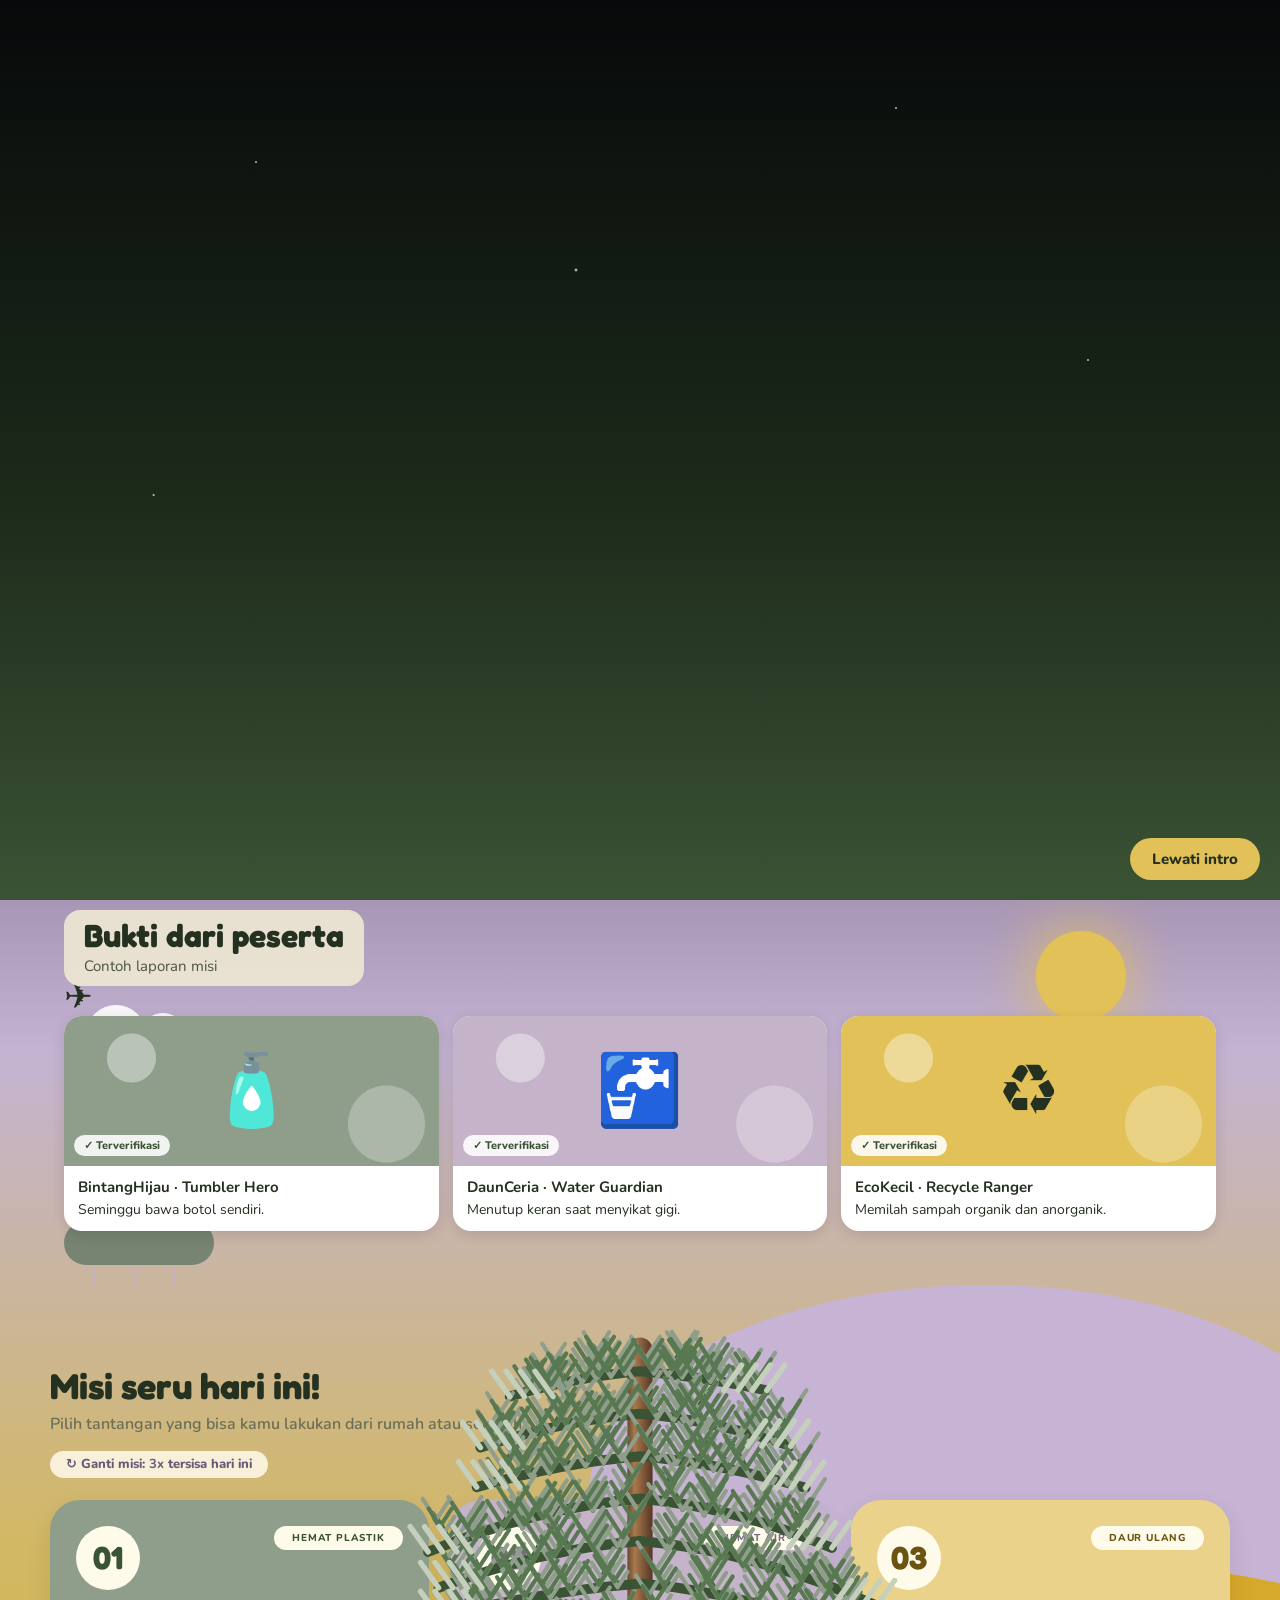
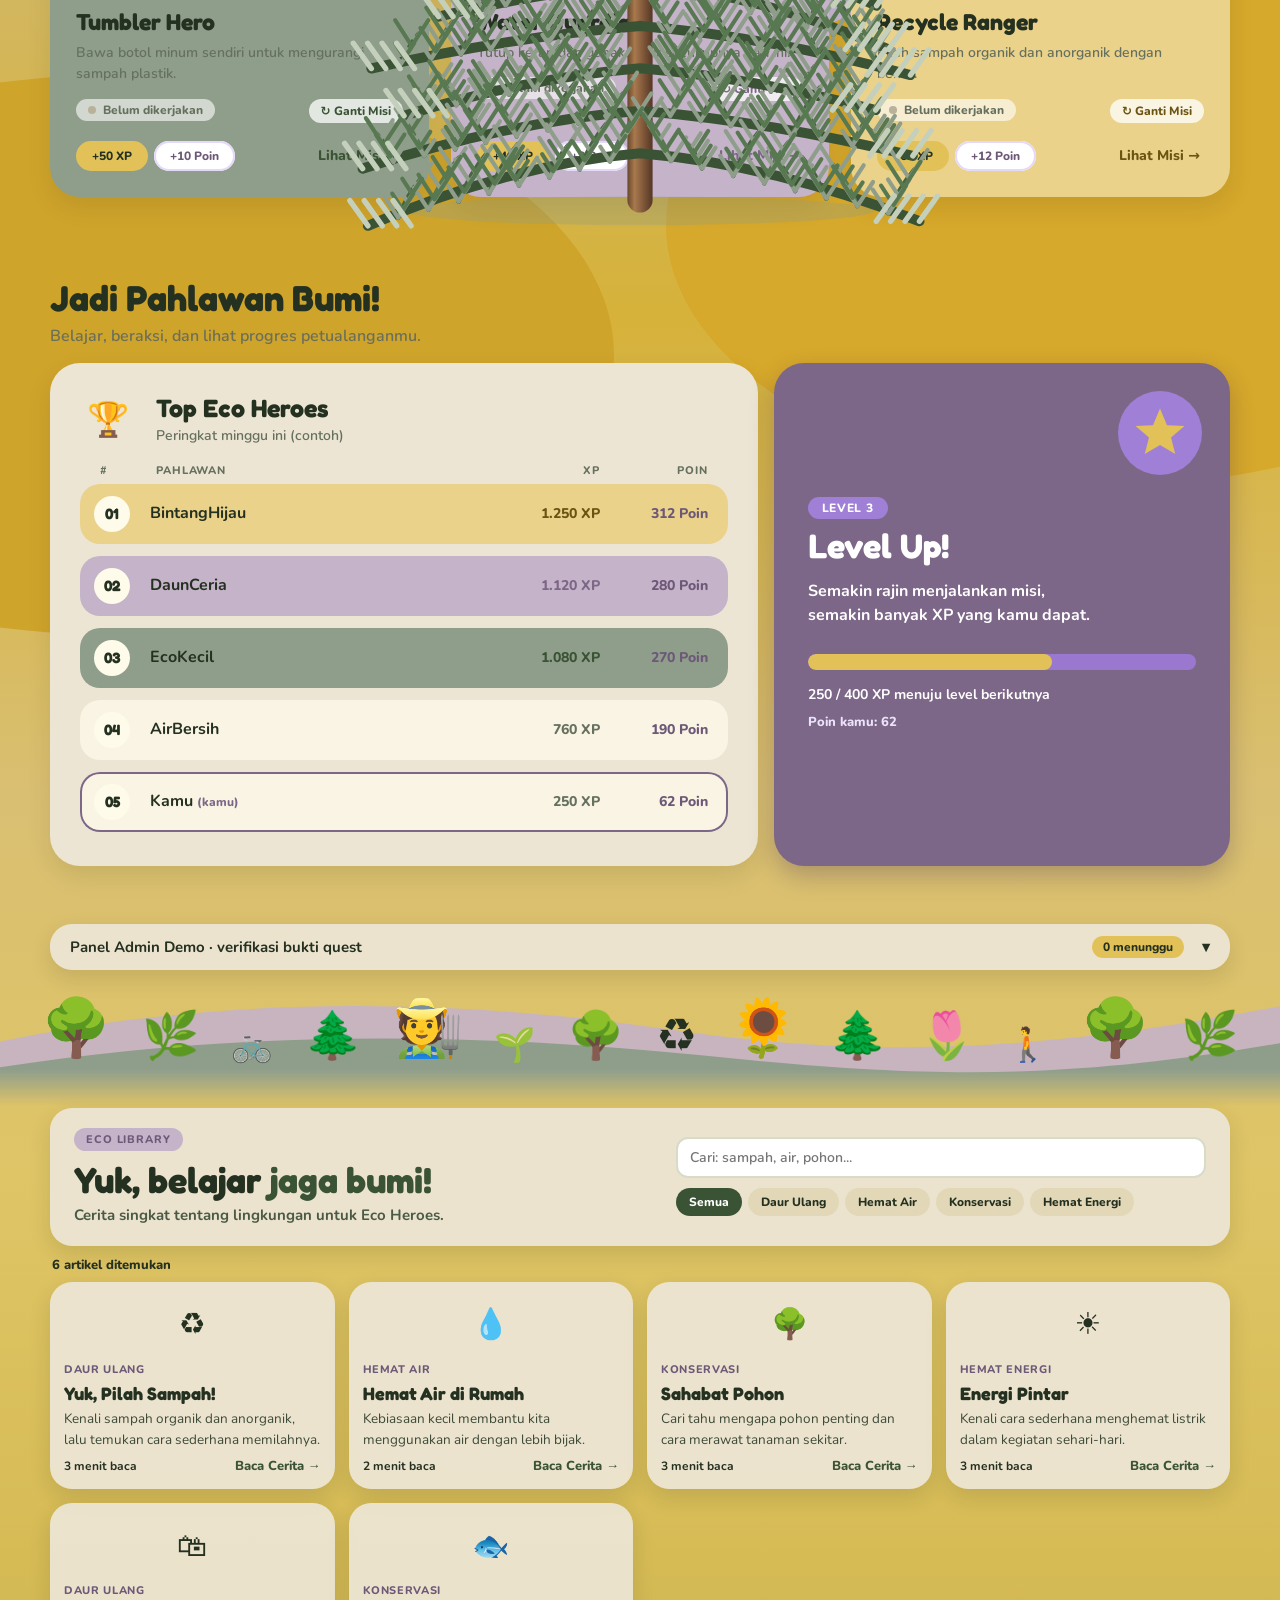
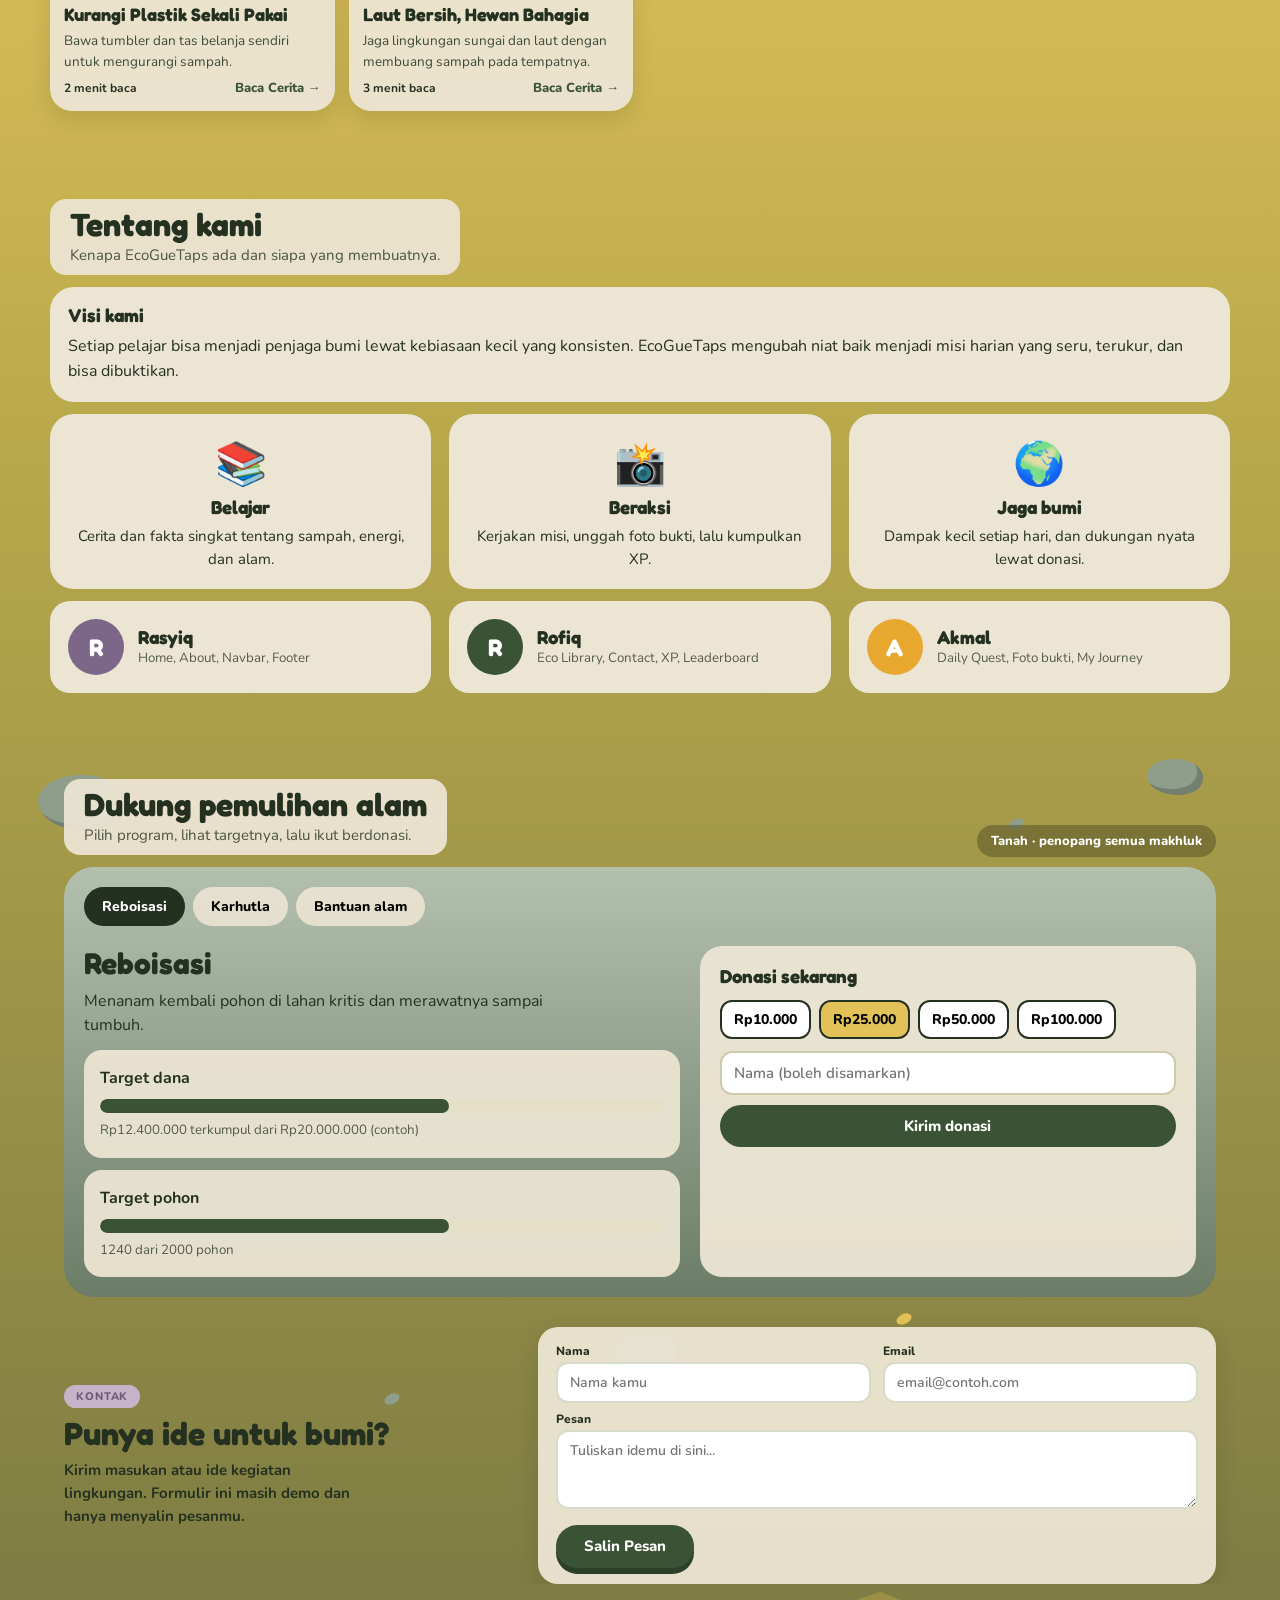
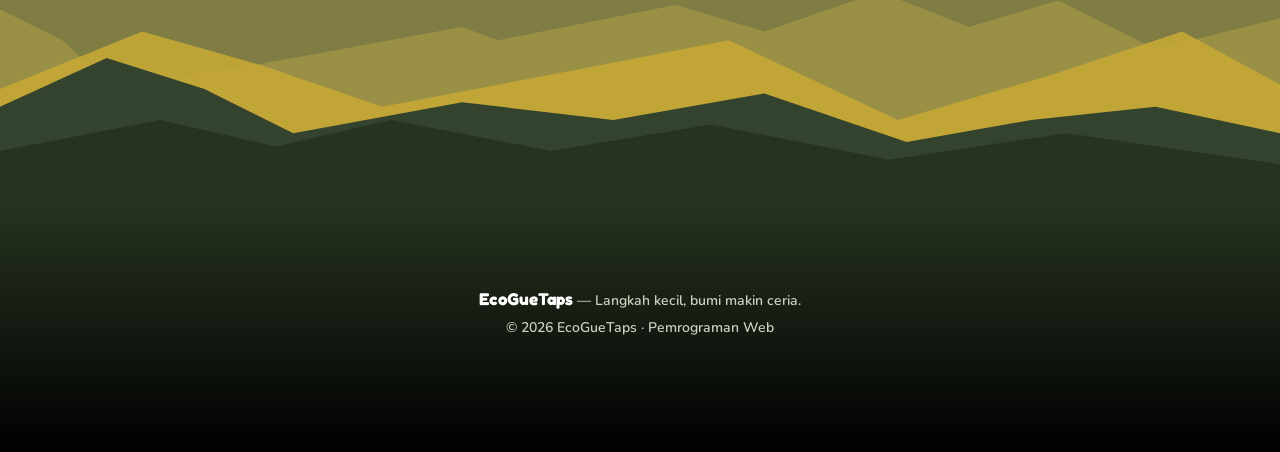
==== commit 552d61fe: "hapus" ====
--- a/index.html
+++ b/index.html
@@ -1,131 +1,230 @@
-<!doctype html>
+<!DOCTYPE html>
 <html lang="id">
-
 <head>
-  <meta charset="UTF-8">
-  <meta name="viewport" content="width=device-width,initial-scale=1">
-  <title>Beranda | EcoGueTaps</title>
-  <meta name="description"
-    content="EcoGueTaps, petualangan edukasi lingkungan dengan misi harian, artikel, dan ranking Eco Heroes.">
-  <link rel="preconnect" href="https://fonts.googleapis.com">
-  <link rel="preconnect" href="https://fonts.gstatic.com" crossorigin>
-  <link
-    href="https://fonts.googleapis.com/css2?family=Fredoka:wght@500;600;700&family=Nunito:wght@500;600;700;800&display=swap"
-    rel="stylesheet">
-  <link rel="stylesheet" href="assets/css/ecoguetaps.css">
-  <link rel="stylesheet" href="assets/css/eg-pages.css">
+<meta charset="utf-8">
+<meta name="viewport" content="width=device-width, initial-scale=1, viewport-fit=cover">
+<title>EcoGueTaps</title>
+<link rel="stylesheet" href="https://fonts.googleapis.com/css2?family=Fredoka:wght@500;600;700&family=Nunito:wght@400;600;800&display=swap">
+<link rel="stylesheet" href="style.css">
 </head>
-
 <body>
-  <div class="eg-page eg-page--home">
-    <svg aria-hidden="true" class="eg-star eg-star--top" viewbox="-16 -16 32 32">
-      <path d="M0,-14 L4,-4.5 L14,-4 L6.3,2.5 L8.7,12 L0,6.8 L-8.7,12 L-6.3,2.5 L-14,-4 L-4,-4.5Z" fill="#d7b9ae">
-      </path>
-    </svg>
-    <header class="eg-wrap">
-      <div class="eg-nav" id="eg-nav">
-        <a aria-label="EcoGueTaps" class="eg-logo" href="index.html">
-          <svg aria-hidden="true" height="36" viewbox="0 0 52 36" width="52">
-            <path d="M3 17 C3 6 16 3 28 6 C27 18 18 26 3 17Z" fill="#3e6b4b"></path>
-            <path d="M4 17 C12 16 18 12 23 8" fill="none" stroke="#a9d99a" stroke-linecap="round" stroke-width="1.6">
-            </path>
-            <path d="M49 12 C49 3 38 1 28 4 C29 14 37 21 49 12Z" fill="#4f8a5e"></path>
-            <path d="M28 26 C28 20 27 14 28 8" fill="none" stroke="#2f5a3d" stroke-linecap="round" stroke-width="2">
-            </path>
-          </svg>
-          <span class="eg-logo__text">Eco<b>Gue</b><i>Taps</i></span>
-        </a>
-        <button type="button" class="eg-nav__toggle" id="eg-nav-toggle" aria-label="Buka menu" aria-expanded="false"
-          aria-controls="eg-nav-menu">&#9776;</button>
-        <nav class="eg-nav__menu" id="eg-nav-menu" aria-label="Navigasi utama"><a href="index.html"
-            aria-current="page">Beranda</a>
-          <a href="misi.html">Misi</a>
-          <a href="peringkat.html">Peringkat</a>
-          <a href="belajar.html">Belajar</a>
-          <a href="tentang.html">Tentang</a>
-          <a href="kontak.html">Kontak</a>
-          <a href="admin.html" class="eg-nav__admin">Admin Demo</a>
-          <a class="eg-btn eg-btn--purple eg-nav__cta" href="misi.html">Mulai Sekarang</a>
-        </nav>
-      </div>
-    </header>
-    <main>
-      <section class="eg-section eg-home-hero" aria-labelledby="eg-home-title">
-        <div class="eg-wrap">
-          <div class="eg-home-hero__grid eg-ui-glass">
-            <div class="eg-home-hero__intro"><span class="eg-ui-eyebrow">PETUALANGAN ECO HERO</span>
-              <h1 id="eg-home-title">Langkah Kecil, <span>Bumi Makin Ceria!</span></h1>
-              <p>Belajar merawat lingkungan lewat misi seru, kumpulkan XP, dan tumbuh menjadi Eco Hero!</p>
-              <div class="eg-home-actions"><a href="misi.html" class="eg-btn eg-btn--green">Mulai Petualangan →</a>
-                <a href="tentang.html" class="eg-btn eg-btn--purple">Cara Bermain</a>
-              </div>
-            </div>
-            <div class="eg-home-hero__picture" aria-hidden="true">
-              <div class="eg-home-earth"><span>🌍</span><small>Small steps, big impact!</small></div>
-            </div>
-          </div>
+<div id="intro"><div class="isky"></div><canvas id="introCanvas" class="iscene" aria-hidden="true"></canvas><button id="skip" class="btn y" type="button">Lewati intro</button></div>
+<div id="vig"></div>
+<div class="dots" aria-label="Lapisan bumi"><a href="#top" data-l="Ozon" aria-label="Lapisan ozon"></a><a href="#info" data-l="Langit" aria-label="Langit"></a><a href="#misi" data-l="Daratan" aria-label="Daratan"></a><a href="#donasi" data-l="Tanah" aria-label="Tanah"></a></div>
+<nav aria-label="Menu utama">
+ <div class="br" aria-hidden="true"><canvas id="treeCanvas"></canvas></div>
+ <b><svg class="lgo" viewBox="0 0 52 36" width="46" height="32" aria-hidden="true"><path d="M3 17C3 6 16 3 28 6 27 18 18 26 3 17Z" fill="#8F9E8B"/><path d="M4 17C12 16 18 12 23 8" stroke="#ECE5D3" stroke-width="1.6" fill="none" stroke-linecap="round"/><path d="M49 12C49 3 38 1 28 4 29 14 37 21 49 12Z" fill="#A8C09A"/><path d="M28 26C28 20 27 14 28 8" stroke="#ECE5D3" stroke-width="2" fill="none" stroke-linecap="round"/></svg>EcoGueTaps</b>
+ <div class="l" id="menu"><a href="#top">Beranda</a><a href="#cara">Informasi</a><a href="#info">Bukti</a><a href="#misi">Misi</a><a href="#peringkat">Peringkat</a><a href="#belajar">Belajar</a><a href="#tentang">Tentang</a><a href="#donasi">Donasi</a><a href="#kontak">Kontak</a></div>
+ <a class="btn p" href="#misi">Mulai sekarang</a>
+ <button class="burger" aria-label="Buka menu" aria-expanded="false" aria-controls="menu"><span></span><span></span><span></span></button>
+</nav>
+
+<div id="pg">
+<!-- 1. LAPISAN OZON -->
+<section class="zone" id="top">
+ <div class="lab">Lapisan ozon · sehat</div>
+ <div class="met" style="left:80%;top:8%"></div><div class="met" style="left:55%;top:2%;animation-delay:2.5s"></div><div class="met" style="left:95%;top:25%;animation-delay:4s"></div>
+ <div class="wrap hero">
+  <div>
+   <p class="eyebrow">Petualangan Eco Hero</p>
+   <h1>Langkah Kecil,<br><span>Bumi Makin Ceria!</span></h1>
+   <p>Ayo belajar menjaga lingkungan lewat misi seru, kumpulkan XP, dan jadilah pahlawan bumi!</p>
+   <a class="btn g" href="#misi">Mulai Petualangan →</a> <a class="btn" style="background:#F6F1E4;color:var(--purple)" href="#cara">Cara Bermain</a>
+  </div>
+  <div class="mas2" role="img" aria-label="Maskot EcoGueTaps"><svg viewBox="0 0 340 290" style="overflow:visible;width:100%"><circle cx="60" cy="40" r="32" fill="#E2C258" opacity=".4"/><circle cx="255" cy="92" r="96" fill="#F6F1E4" opacity=".75"/><circle cx="255" cy="92" r="72" fill="#E2C258"/><circle cx="232" cy="215" r="82" fill="#C9D2C5"/><circle cx="268" cy="190" r="22" fill="#E5DCE8"/><ellipse cx="256" cy="58" rx="30" ry="52" transform="rotate(18 256 58)" fill="#4c6a43"/><path d="M290 82l12 14-12 14-12-14z" fill="#2c3f28"/><ellipse cx="62" cy="132" rx="36" ry="60" transform="rotate(-22 62 132)" fill="#7f9a72"/><ellipse cx="78" cy="168" rx="26" ry="12" fill="#3B5335"/><ellipse cx="150" cy="215" rx="92" ry="74" fill="#C5B3C9"/><circle cx="150" cy="130" r="96" fill="#B5C6A6" stroke="#8F9E8B" stroke-width="14"/><ellipse class="eye" cx="116" cy="122" rx="8" ry="11" fill="#243020"/><ellipse class="eye" cx="178" cy="122" rx="8" ry="11" fill="#243020"/><ellipse cx="100" cy="146" rx="15" ry="9" fill="#D8B4BE"/><ellipse cx="196" cy="146" rx="15" ry="9" fill="#D8B4BE"/><path d="M140 156q8 10 16 0" stroke="#243020" stroke-width="4" fill="none" stroke-linecap="round"/><rect x="140" y="214" width="20" height="30" rx="10" fill="#ECE5D3"/><ellipse cx="112" cy="270" rx="36" ry="11" fill="#3B5335"/><ellipse cx="190" cy="266" rx="36" ry="11" fill="#3B5335"/><path d="M20 112Q20 128 36 128Q20 128 20 144Q20 128 4 128Q20 128 20 112Z" fill="#7d6788"/><path d="M318 236Q318 250 332 250Q318 250 318 264Q318 250 304 250Q318 250 318 236Z" fill="#E2C258"/></svg></div>
+ </div>
+ <div class="wrap river" aria-hidden="true" style="margin-top:20px"><svg class="w w1" viewBox="0 0 1200 80" preserveAspectRatio="none"><path d="M0 40Q75 8 150 40T300 40T450 40T600 40T750 40T900 40T1050 40T1200 40V80H0Z"/></svg><svg class="w w2" viewBox="0 0 1200 80" preserveAspectRatio="none"><path d="M0 40Q75 8 150 40T300 40T450 40T600 40T750 40T900 40T1050 40T1200 40V80H0Z"/></svg><svg class="w w3" viewBox="0 0 1200 80" preserveAspectRatio="none"><path d="M0 40Q75 8 150 40T300 40T450 40T600 40T750 40T900 40T1050 40T1200 40V80H0Z"/></svg><span class="bt" style="top:20%">🍂</span><span class="bt" style="top:46%;animation-delay:-7s">🍃</span></div>
+ <div class="wrap" id="cara" style="margin-top:20px">
+  <div class="grid">
+   <div class="card"><h3>Tentang website</h3><p style="margin-top:8px">EcoGueTaps mengajak pelajar menjaga lingkungan lewat misi harian. Kamu mengerjakan misi, mengunggah foto sebagai bukti, lalu mendapat XP dan naik peringkat.</p></div>
+   <div class="card"><h3>Latar belakang</h3><p style="margin-top:8px">Sampah plastik, air yang terbuang, dan hutan yang terbakar sering terasa jauh dari keseharian. Kami mengubahnya menjadi tindakan kecil yang bisa dilakukan dari rumah atau sekolah.</p></div>
+  </div>
+ </div>
+</section>
+
+<!-- 2. LANGIT -->
+<section class="zone" id="info" data-t="day">
+ <div class="sk d"></div><div class="sk s"></div>
+ <div class="sk n"><div class="au a1"></div><div class="au a2"></div></div>
+ <div class="sun"></div>
+ <div class="cl" style="top:230px;animation-delay:-10s"></div>
+ <div class="cl rain" style="top:420px;animation-delay:-40s"><i style="left:30px"></i><i style="left:70px;animation-delay:.3s"></i><i style="left:110px;animation-delay:.5s"></i></div>
+ <div class="fly" style="top:300px;animation-delay:-6s">🐦</div><div class="fly" style="top:340px;animation-delay:-3s;font-size:20px">🐦</div>
+ <div class="fly plane" style="top:170px;animation-delay:-14s">✈️</div>
+ <div class="lab">Langit · berubah mengikuti waktu</div>
+ <div class="wrap">
+  <div class="tbar" role="group" aria-label="Waktu langit">
+   <button data-t="day" aria-pressed="true">Siang</button><button data-t="dusk" aria-pressed="false">Senja</button><button data-t="night" aria-pressed="false">Malam</button>
+  </div>
+  <div class="chip"><h2>Bukti dari peserta</h2><p>Contoh laporan misi</p></div>
+  <div class="proof">
+   <div class="pf"><div style="background:#8F9E8B">🧴</div><p><b>BintangHijau · Tumbler Hero</b>Seminggu bawa botol sendiri.</p></div>
+   <div class="pf"><div style="background:#C5B3C9">🚰</div><p><b>DaunCeria · Water Guardian</b>Menutup keran saat menyikat gigi.</p></div>
+   <div class="pf"><div style="background:#E2C258">♻️</div><p><b>EcoKecil · Recycle Ranger</b>Memilah sampah organik dan anorganik.</p></div>
+  </div>
+ </div>
+</section>
+
+<!-- 3. DARATAN: Daily Quest (dari tim) -->
+<section class="eg-section eg-section--quest" id="misi">
+ <div class="eg-hill eg-hill--lilac" aria-hidden="true"></div><div class="eg-hill eg-hill--gold-r" aria-hidden="true"></div><div class="eg-hill eg-hill--gold-l" aria-hidden="true"></div>
+ <div class="wrap">
+  <h2 class="eg-title">Misi seru hari ini!</h2>
+  <p class="eg-sub">Pilih tantangan yang bisa kamu lakukan dari rumah atau sekolah.</p>
+  <p class="eg-reroll-info" id="eg-reroll-info"></p>
+  <div class="eg-grid eg-grid--3" id="eg-quest-list"></div>
+ </div>
+</section>
+
+<!-- Leaderboard (dari tim) -->
+<section class="eg-section" id="peringkat">
+ <div class="wrap">
+  <h2 class="eg-title">Jadi Pahlawan Bumi!</h2>
+  <p class="eg-sub">Belajar, beraksi, dan lihat progres petualanganmu.</p>
+  <div class="eg-board-grid">
+   <div class="eg-card eg-board">
+    <div class="eg-board__head"><span class="eg-board__icon" aria-hidden="true">&#127942;</span><div><h3>Top Eco Heroes</h3><p>Peringkat minggu ini (contoh)</p></div></div>
+    <div class="eg-board__cols" aria-hidden="true"><span>#</span><span>Pahlawan</span><span>XP</span><span>Poin</span></div>
+    <ol class="eg-board__list" id="eg-leaderboard"></ol>
+   </div>
+   <aside class="eg-level" id="eg-level" aria-label="Progres level">
+    <p class="eg-level__lv" id="eg-level-lv"></p>
+    <h3>Level Up!</h3>
+    <p class="eg-level__text">Semakin rajin menjalankan misi, semakin banyak XP yang kamu dapat.</p>
+    <div class="eg-level__star" aria-hidden="true"><svg viewBox="-16 -16 32 32"><path d="M0,-14 L4,-4.5 L14,-4 L6.3,2.5 L8.7,12 L0,6.8 L-8.7,12 L-6.3,2.5 L-14,-4 L-4,-4.5Z" fill="#E2C258"/></svg></div>
+    <div class="eg-level__bar" role="progressbar" aria-valuemin="0" aria-valuemax="400" aria-valuenow="250" aria-label="Progres XP menuju level berikutnya"><span id="eg-level-fill"></span></div>
+    <p class="eg-level__caption" id="eg-level-caption"></p>
+    <p class="eg-level__poin" id="eg-level-poin"></p>
+   </aside>
+  </div>
+ </div>
+</section>
+
+<!-- Panel admin demo (verifikasi bukti) -->
+<section class="eg-section eg-section--tight" id="admin-sec"><div class="wrap">
+ <details class="adm eg-ui-glass" id="admin">
+  <summary><span><b>Panel Admin Demo</b> · verifikasi bukti quest</span><span class="adm__badge" id="eg-admin-pending-badge">0 menunggu</span></summary>
+  <div class="adm__body">
+   <p class="adm__warn"><strong>Mode demo lokal.</strong> Tanpa login atau server; data hanya ada di browser ini. Jangan dipakai untuk data pengguna sungguhan.</p>
+   <div class="adm__tools"><div>Menunggu<strong id="eg-admin-pending">0</strong></div><div>Disetujui<strong id="eg-admin-approved">0</strong></div><div>Ditolak<strong id="eg-admin-rejected">0</strong></div>
+    <label for="eg-admin-filter">Status <select id="eg-admin-filter"><option value="semua">Semua</option><option value="terkirim">Menunggu</option><option value="disetujui">Disetujui</option><option value="ditolak">Ditolak</option></select></label></div>
+   <div id="eg-admin-rows"></div>
+   <p class="eg-ui-empty" id="eg-admin-empty" hidden>Belum ada pengajuan. Kirim quest dengan foto dari bagian Misi.</p>
+  </div>
+ </details>
+</div></section>
+
+<!-- Daratan -->
+<div class="land" aria-hidden="true"><svg viewBox="0 0 1440 130" preserveAspectRatio="none"><path d="M0 60C260 8 520 14 760 48S1200 66 1440 22V130H0Z" fill="#C5B3C9" opacity=".9"/><path d="M0 88C300 44 560 52 820 78S1230 96 1440 62V130H0Z" fill="#8F9E8B"/></svg><div class="scene"><span>🌳</span><span>🌿</span><span>🚲</span><span>🌲</span><span>🧑‍🌾</span><span>🌱</span><span>🌳</span><span>♻️</span><span>🌻</span><span>🌲</span><span>🌷</span><span>🚶</span><span>🌳</span><span>🌿</span></div></div>
+
+<!-- Eco Library -->
+<section class="eg-section eg-section--tight" id="belajar"><div class="wrap">
+ <div class="lib-head eg-ui-glass">
+  <div><span class="eg-ui-eyebrow">ECO LIBRARY</span><h2>Yuk, belajar <span>jaga bumi!</span></h2><p>Cerita singkat tentang lingkungan untuk Eco Heroes.</p></div>
+  <div><label class="sr" for="eg-library-search">Cari cerita lingkungan</label><input id="eg-library-search" type="search" placeholder="Cari: sampah, air, pohon..." autocomplete="off"><div class="eg-ui-filters" id="eg-library-filters" aria-label="Filter kategori artikel"></div></div>
+ </div>
+ <p class="eg-ui-count" id="eg-library-count" aria-live="polite"></p>
+ <div class="eg-ui-article-grid" id="eg-library-cards"></div>
+ <p class="eg-ui-empty" id="eg-library-empty" hidden>Belum ada artikel yang cocok. Coba kata kunci atau kategori lain.</p>
+</div></section>
+
+<!-- Tentang -->
+<section class="eg-section" id="tentang-sec"><div class="wrap">
+<div id="tentang" style="margin-top:46px">
+  <div class="chip"><h2>Tentang kami</h2><p>Kenapa EcoGueTaps ada dan siapa yang membuatnya.</p></div>
+  <div class="card"><h3>Visi kami</h3><p style="margin-top:8px">Setiap pelajar bisa menjadi penjaga bumi lewat kebiasaan kecil yang konsisten. EcoGueTaps mengubah niat baik menjadi misi harian yang seru, terukur, dan bisa dibuktikan.</p></div>
+  <div class="grid vals">
+   <div class="card val"><b>📚</b><h3>Belajar</h3><p>Cerita dan fakta singkat tentang sampah, energi, dan alam.</p></div>
+   <div class="card val"><b>📸</b><h3>Beraksi</h3><p>Kerjakan misi, unggah foto bukti, lalu kumpulkan XP.</p></div>
+   <div class="card val"><b>🌍</b><h3>Jaga bumi</h3><p>Dampak kecil setiap hari, dan dukungan nyata lewat donasi.</p></div>
+  </div>
+  <div class="team">
+   <div class="mem"><span class="av" style="background:#7d6788">R</span><div><h3>Rasyiq</h3><small>Home, About, Navbar, Footer</small></div></div>
+   <div class="mem"><span class="av" style="background:#3B5335">R</span><div><h3>Rofiq</h3><small>Eco Library, Contact, XP, Leaderboard</small></div></div>
+   <div class="mem"><span class="av" style="background:#e8a830">A</span><div><h3>Akmal</h3><small>Daily Quest, Foto bukti, My Journey</small></div></div>
+  </div>
+ </div>
+</div></section>
+
+<!-- 4. TANAH -->
+<section class="zone" id="donasi">
+ <div class="rock" style="width:90px;height:56px;left:3%;top:46px"></div><div class="rock" style="width:56px;height:36px;right:6%;top:30px"></div><div class="rock" style="width:70px;height:44px;left:48%;bottom:210px"></div>
+ <div class="seed" style="left:14%;top:70px"></div><div class="seed g" style="right:20%;top:90px"></div><div class="seed" style="left:70%;bottom:260px"></div><div class="seed g" style="left:30%;bottom:180px"></div>
+ <div class="lab" style="background:rgba(0,0,0,.25)">Tanah · penopang semua makhluk</div>
+ <div class="wrap">
+  <div class="chip"><h2>Dukung pemulihan alam</h2><p>Pilih program, lihat targetnya, lalu ikut berdonasi.</p></div>
+  <div class="stage">
+   <div class="fire"></div><div class="fx" id="emb"></div>
+   <div class="tabs" role="group" aria-label="Program donasi">
+    <button data-c="reb" aria-pressed="true">Reboisasi</button><button data-c="kar" aria-pressed="false">Karhutla</button><button data-c="alam" aria-pressed="false">Bantuan alam</button>
+   </div>
+   <div class="dn">
+    <div>
+     <h3 id="ct" style="font-size:30px"></h3><p id="cd" style="margin-top:8px;max-width:52ch"></p>
+     <div class="goal"><b>Target dana</b><div class="bar"><i id="b1"></i></div><small id="s1"></small></div>
+     <div class="goal"><b id="g2t"></b><div class="bar"><i id="b2"></i></div><small id="s2"></small></div>
+    </div>
+    <form class="form" id="f"><h3>Donasi sekarang</h3>
+     <div class="amt" role="group" aria-label="Nominal"><button type="button" aria-pressed="false">Rp10.000</button><button type="button" aria-pressed="true">Rp25.000</button><button type="button" aria-pressed="false">Rp50.000</button><button type="button" aria-pressed="false">Rp100.000</button></div>
+     <input id="nm" placeholder="Nama (boleh disamarkan)" aria-label="Nama">
+     <button class="btn g" type="submit" style="width:100%">Kirim donasi</button><div id="msg" role="status"></div></form>
+   </div>
+  </div>
+  <div class="kon" id="kontak">
+   <div class="kon__intro"><span class="eg-ui-eyebrow">KONTAK</span><h2>Punya ide untuk bumi?</h2><p>Kirim masukan atau ide kegiatan lingkungan. Formulir ini masih demo dan hanya menyalin pesanmu.</p></div>
+   <form class="kon__form" id="eg-contact-form">
+    <div><label for="eg-contact-name">Nama</label><input id="eg-contact-name" maxlength="70" name="name" placeholder="Nama kamu" required type="text"></div>
+    <div><label for="eg-contact-email">Email</label><input id="eg-contact-email" maxlength="120" name="email" placeholder="email@contoh.com" required type="email"></div>
+    <div class="full"><label for="eg-contact-message">Pesan</label><textarea id="eg-contact-message" maxlength="800" name="message" placeholder="Tuliskan idemu di sini..." required rows="3"></textarea></div>
+    <div class="full kon__act"><button class="eg-btn eg-btn--green" type="submit">Salin Pesan</button><p class="eg-ui-form-result" id="eg-contact-result" role="status" aria-live="polite"></p></div>
+   </form>
+  </div>
+ </div>
+</section>
+</div>
+    <!-- ============ FOOTER ============ -->
+    <footer class="eg-footer">
+        <svg class="eg-mountains" viewBox="0 0 1440 520" preserveAspectRatio="none" aria-hidden="true">
+            <path d="M0 80 L70 150 L130 260 L330 190 L520 120 L560 150 L760 70 L860 130 L990 40 L1090 120 L1190 60 L1300 170 L1440 100 L1440 520 L0 520Z" fill="#9c9246" opacity=".95"/>
+            <path d="M0 260 L160 130 L300 210 L430 300 L640 220 L820 150 L1010 330 L1180 230 L1330 130 L1440 250 L1440 520 L0 520Z" fill="#c6a936" opacity=".9"/>
+            <path d="M0 300 L120 190 L230 260 L330 360 L520 290 L690 330 L860 270 L1020 380 L1160 330 L1300 300 L1440 360 L1440 520 L0 520Z" fill="#33432d"/>
+            <path d="M0 400 L180 330 L310 390 L440 330 L620 400 L800 340 L1000 420 L1200 360 L1440 430 L1440 520 L0 520Z" fill="#26331f"/>
+        </svg>
+        <div class="eg-footer__body">
+            <p><strong>EcoGueTaps</strong> &mdash; Langkah kecil, bumi makin ceria.</p>
+            <p>&copy; 2026 EcoGueTaps &middot; Pemrograman Web</p>
         </div>
-      </section>
-      <section class="eg-section eg-home-how">
-        <div class="eg-wrap">
-          <div class="eg-home-heading">
-            <h2 class="eg-title">Satu Langkah, Banyak Manfaat</h2>
-            <p class="eg-sub">Pilih pengalaman yang mau kamu coba hari ini.</p>
-          </div>
-          <div class="eg-home-feature-grid">
-            <a href="misi.html" class="eg-home-feature eg-tone-green"><span class="eg-home-feature__emoji"
-                aria-hidden="true">🌱</span>
-              <h3>Daily Quest</h3>
-              <p>Selesaikan tantangan dan kirim bukti fotomu.</p><strong>Jelajahi Misi →</strong>
-            </a>
-            <a href="belajar.html" class="eg-home-feature eg-tone-purple"><span class="eg-home-feature__emoji"
-                aria-hidden="true">📚</span>
-              <h3>Eco Library</h3>
-              <p>Baca cerita edukasi lingkungan yang mudah dipahami.</p><strong>Mulai Belajar →</strong>
-            </a>
-            <a href="peringkat.html" class="eg-home-feature eg-tone-yellow"><span class="eg-home-feature__emoji"
-                aria-hidden="true">🏆</span>
-              <h3>Peringkat Eco Heroes</h3>
-              <p>Lihat progres XP dan posisi ranking demo kamu.</p><strong>Lihat Ranking →</strong>
-            </a>
-          </div>
+    </footer>
+
+    <!-- Pop-up detail misi (mis. 'Lihat Misi') -->
+    <dialog class="eg-modal" id="eg-modal" aria-labelledby="eg-modal-title">
+        <form method="dialog" class="eg-modal__close-wrap">
+            <button class="eg-modal__close" aria-label="Tutup">&times;</button>
+        </form>
+        <div class="eg-modal__body" id="eg-modal-body"></div>
+    </dialog>
+
+    <!-- Pop-up artikel -->
+    <dialog class="eg-modal eg-ui-article-modal" id="eg-article-dialog" aria-labelledby="eg-article-title">
+        <form class="eg-modal__close-wrap" method="dialog"><button class="eg-modal__close" aria-label="Tutup artikel">&times;</button></form>
+        <div class="eg-modal__body" id="eg-article-body"></div>
+    </dialog>
+    <!-- Pop-up tinjau bukti (admin demo) -->
+    <dialog class="eg-modal eg-ui-review-dialog" id="eg-admin-dialog" aria-labelledby="eg-admin-dialog-title">
+        <form method="dialog" class="eg-modal__close-wrap"><button class="eg-modal__close" aria-label="Tutup">&times;</button></form>
+        <div class="eg-modal__body">
+            <span class="eg-ui-eyebrow">TINJAU BUKTI QUEST</span>
+            <h2 id="eg-admin-dialog-title"></h2><p id="eg-admin-user" class="eg-ui-reading-time"></p>
+            <div class="eg-ui-proof-preview" id="eg-admin-proof"></div><p id="eg-admin-note"></p>
+            <label for="eg-admin-reason">Alasan penolakan (wajib jika menolak)</label>
+            <textarea id="eg-admin-reason" maxlength="300" rows="2" placeholder="Jelaskan apa yang perlu diperbaiki..."></textarea>
+            <div class="eg-ui-review-actions"><button type="button" class="eg-btn eg-btn--green" id="eg-admin-approve">Setujui Quest</button><button type="button" class="eg-btn eg-ui-reject" id="eg-admin-reject">Tolak Quest</button></div>
+            <p id="eg-admin-feedback" role="status" aria-live="polite"></p>
         </div>
-      </section>
-      <section class="eg-section eg-home-bottom">
-        <div class="eg-wrap">
-          <div class="eg-home-banner eg-ui-glass">
-            <div><span class="eg-ui-eyebrow">BAGAIMANA CARANYA?</span>
-              <h2>Belajar, Beraksi, Lalu Naik Level!</h2>
-              <p>Jelajahi misi, unggah bukti kegiatan secara aman, tunggu verifikasi, lalu kumpulkan XP.</p>
-            </div>
-            <a href="misi.html" class="eg-btn eg-btn--green">Coba Daily Quest →</a>
-          </div>
-        </div>
-      </section>
-    </main>
-    <footer class="eg-footer">
-      <svg aria-hidden="true" class="eg-mountains" preserveaspectratio="none" viewbox="0 0 1440 520">
-        <path
-          d="M0 80 L70 150 L130 260 L330 190 L520 120 L560 150 L760 70 L860 130 L990 40 L1090 120 L1190 60 L1300 170 L1440 100 L1440 520 L0 520Z"
-          fill="#9c9246" opacity=".95"></path>
-        <path
-          d="M0 260 L160 130 L300 210 L430 300 L640 220 L820 150 L1010 330 L1180 230 L1330 130 L1440 250 L1440 520 L0 520Z"
-          fill="#c6a936" opacity=".9"></path>
-        <path
-          d="M0 300 L120 190 L230 260 L330 360 L520 290 L690 330 L860 270 L1020 380 L1160 330 L1300 300 L1440 360 L1440 520 L0 520Z"
-          fill="#33432d"></path>
-        <path d="M0 400 L180 330 L310 390 L440 330 L620 400 L800 340 L1000 420 L1200 360 L1440 430 L1440 520 L0 520Z"
-          fill="#26331f"></path>
-      </svg>
-      <div class="eg-footer__body">
-        <p><strong>EcoGueTaps</strong> — Langkah kecil, bumi makin ceria.</p>
-        <p>© 2026 EcoGueTaps · Pemrograman Web</p>
-      </div>
-    </footer>
-
-  </div>
-  <script defer src="assets/js/eg-nav.js"></script>
-
+    </dialog>
+    <!-- Toast notifikasi -->
+    <div class="eg-toast" id="eg-toast" role="status" aria-live="polite"></div>
+
+<script src="script.js" defer></script>
 </body>
-
-</html>+</html>
--- a/style.css
+++ b/style.css
@@ -0,0 +1,551 @@
+/* ===== Modul Daily Quest & Leaderboard (dari tim) ===== */
+/* EcoGueTaps - style. Semua class berawalan "eg-" agar tidak bentrok. */
+
+:root {
+    --eg-ink: #243020;
+    --eg-ink-soft: #66705f;
+    --eg-green: #3B5335;
+    --eg-green-dark: #2c3f28;
+    --eg-purple: #7d6788;
+    --eg-purple-ink: #6d5878;
+    --eg-yellow: #E2C258;
+    --eg-gold-ink: #6b5412;
+    --eg-cream: #ECE5D3;
+
+    --eg-tint-green: #8F9E8B;
+    --eg-tint-purple: #C5B3C9;
+    --eg-tint-yellow: #EBD28A;
+
+    --eg-font-head: "Fredoka", "Baloo 2", "Nunito", ui-rounded, system-ui, sans-serif;
+    --eg-font-body: "Nunito", ui-rounded, system-ui, -apple-system, "Segoe UI", sans-serif;
+}
+
+
+
+
+.eg-wrap { width: min(1180px, 100% - 48px); margin-inline: auto; position: relative; z-index: 2; }
+
+/* ---------- dekorasi ---------- */
+.eg-star { position: absolute; width: 26px; height: 26px; z-index: 3; }
+.eg-star--top { left: 50%; top: 4px; transform: translateX(-50%); width: 34px; height: 34px; }
+.eg-star--nav { right: 17%; top: 124px; width: 30px; height: 30px; }
+
+/* ---------- tombol ---------- */
+.eg-btn {
+    display: inline-flex; align-items: center; justify-content: center; gap: 8px;
+    padding: 14px 28px; border: 0; border-radius: 999px;
+    font: 800 15px/1 var(--eg-font-body); text-decoration: none; cursor: pointer;
+    transition: transform .15s ease, box-shadow .15s ease, background .15s ease;
+}
+.eg-btn:hover { transform: translateY(-2px); }
+.eg-btn:focus-visible, .eg-link:focus-visible, .eg-modal__close:focus-visible, .eg-nav a:focus-visible {
+    outline: 3px solid var(--eg-purple); outline-offset: 3px;
+}
+.eg-btn--green { background: var(--eg-green); color: #fff; box-shadow: 0 6px 0 var(--eg-green-dark); }
+.eg-btn--green:hover { background: #2a8558; }
+.eg-btn--green:active { transform: translateY(3px); box-shadow: 0 3px 0 var(--eg-green-dark); }
+.eg-btn--green:disabled { background: #8aa896; box-shadow: 0 6px 0 #70897b; cursor: default; transform: none; }
+.eg-btn--purple { background: var(--eg-purple); color: #fff; padding: 13px 24px; }
+.eg-btn--purple:hover { background: #6a43ad; }
+.eg-btn--cream { background: var(--eg-cream); color: var(--eg-purple-ink); }
+
+/* ---------- navbar ---------- */
+.eg-nav {
+    margin-top: 80px;
+    background: var(--eg-cream);
+    border-radius: 999px;
+    padding: 12px 22px 12px 26px;
+    display: flex; align-items: center; justify-content: space-between; gap: 24px;
+    box-shadow: 0 10px 30px rgba(0, 0, 0, .18);
+    position: relative; z-index: 5;
+}
+.eg-logo { display: inline-flex; align-items: center; gap: 4px; text-decoration: none; }
+.eg-logo__text { font: 700 25px/1 var(--eg-font-head); color: var(--eg-green); letter-spacing: .2px; }
+.eg-logo__text b { color: var(--eg-green); font-weight: 700; }
+.eg-logo__text i { color: var(--eg-purple); font-style: normal; }
+.eg-nav__menu { display: flex; align-items: center; gap: 36px; }
+.eg-nav__menu a:not(.eg-btn) { color: var(--eg-ink); font-weight: 700; font-size: 15px; text-decoration: none; }
+.eg-nav__menu a:not(.eg-btn):hover { color: var(--eg-purple); }
+.eg-nav__toggle { display: none; background: none; border: 0; font-size: 26px; color: var(--eg-ink); cursor: pointer; }
+
+/* ---------- warna tone ---------- */
+.eg-tone-green  { --tone-bg: var(--eg-tint-green);  --tone-ink: var(--eg-green); }
+.eg-tone-purple { --tone-bg: var(--eg-tint-purple); --tone-ink: var(--eg-purple); }
+.eg-tone-yellow { --tone-bg: var(--eg-tint-yellow); --tone-ink: var(--eg-gold-ink); }
+.eg-tone-plain  { --tone-bg: rgba(255, 251, 234, .7); --tone-ink: var(--eg-ink-soft); }
+
+/* ---------- section ---------- */
+.eg-section { position: relative; padding: 70px 0 20px; }
+.eg-section--quest { padding-top: 150px; }
+.eg-title { margin: 0; font: 700 clamp(30px, 3.4vw, 38px)/1.15 var(--eg-font-head); color: var(--eg-ink); }
+.eg-sub { margin: 6px 0 28px; font-weight: 600; color: #6c6f58; }
+
+.eg-hill { position: absolute; z-index: 0; pointer-events: none; border-radius: 50%; }
+.eg-hill--lilac { right: -8%; top: -30px; width: 62%; height: 420px; background: #c7b4d4; }
+.eg-hill--gold-r { right: -22%; top: 250px; width: 70%; height: 520px; background: #d6a82b; }
+.eg-hill--gold-l { left: -30%; top: 360px; width: 78%; height: 560px; background: #cfa42b; }
+
+.eg-grid { display: grid; gap: 22px; }
+.eg-grid--3 { grid-template-columns: repeat(3, 1fr); }
+
+.eg-card { background: var(--tone-bg, var(--eg-cream)); border-radius: 30px; padding: 26px; }
+
+/* ---------- kartu misi ---------- */
+.eg-quest { display: flex; flex-direction: column; min-height: 270px; box-shadow: 0 10px 24px rgba(40, 30, 0, .1); transition: transform .18s ease; }
+.eg-quest:hover { transform: translateY(-4px); }
+.eg-quest__top { display: flex; justify-content: space-between; align-items: flex-start; }
+.eg-num {
+    flex: none; width: 64px; height: 64px; border-radius: 50%; background: #fffbea;
+    display: grid; place-items: center; font: 700 32px/1 var(--eg-font-head); color: var(--tone-ink);
+}
+.eg-tag {
+    background: #fffbea; color: var(--tone-ink); border-radius: 999px;
+    padding: 7px 18px; font: 800 10px/1 var(--eg-font-body); letter-spacing: .08em; text-transform: uppercase;
+}
+.eg-tag--solid { background: var(--eg-tint-green); color: var(--eg-green); display: inline-block; margin-bottom: 8px; }
+.eg-quest h3 { margin: 18px 0 6px; font: 700 23px/1.2 var(--eg-font-head); color: var(--eg-ink); }
+.eg-quest p { margin: 0; font-size: 14px; font-weight: 600; color: var(--eg-ink-soft); }
+
+.eg-status {
+    display: inline-flex; align-items: center; gap: 7px; align-self: flex-start;
+    margin: 14px 0 0; padding: 5px 12px; border-radius: 999px;
+    font: 800 12px/1 var(--eg-font-body); background: rgba(255, 255, 255, .6); color: var(--eg-ink-soft);
+}
+.eg-status i { width: 8px; height: 8px; border-radius: 50%; background: #b9b19a; }
+.eg-status--terkirim { background: #d7f0df; color: #1d6b43; }
+.eg-status--terkirim i { background: #2fa866; }
+
+.eg-quest__foot { margin-top: auto; padding-top: 18px; display: flex; justify-content: space-between; align-items: center; gap: 10px; }
+.eg-chips { display: flex; flex-wrap: wrap; gap: 6px; }
+.eg-chip { background: var(--eg-yellow); color: var(--eg-ink); border-radius: 999px; padding: 9px 16px; font: 800 12px/1 var(--eg-font-body); }
+.eg-chip--poin { background: #fff; color: var(--eg-purple-ink); box-shadow: inset 0 0 0 2px #e5d9fa; }
+.eg-link { background: none; border: 0; padding: 4px; font: 800 14px/1 var(--eg-font-body); color: var(--tone-ink); cursor: pointer; border-radius: 8px; white-space: nowrap; }
+.eg-link:hover { text-decoration: underline; }
+
+/* ---------- leaderboard ---------- */
+.eg-board-grid { display: grid; grid-template-columns: 1.55fr 1fr; gap: 22px; align-items: stretch; }
+.eg-board { background: var(--eg-cream); padding: 30px 30px 34px; box-shadow: 0 10px 24px rgba(40, 30, 0, .1); }
+.eg-board__head { display: flex; align-items: center; gap: 20px; margin-bottom: 18px; }
+.eg-board__icon { font-size: 34px; width: 56px; text-align: center; }
+.eg-board__head h3 { margin: 0; font: 700 25px/1.2 var(--eg-font-head); }
+.eg-board__head p { margin: 2px 0 0; font-size: 14px; font-weight: 600; color: var(--eg-ink-soft); }
+
+.eg-board__cols, .eg-row {
+    display: grid; grid-template-columns: 44px 1fr 96px 96px; align-items: center; gap: 12px;
+}
+.eg-board__cols { padding: 0 20px 8px; font: 800 11px/1 var(--eg-font-body); letter-spacing: .08em; text-transform: uppercase; color: var(--eg-ink-soft); }
+.eg-board__cols span:nth-child(n+3) { text-align: right; }
+.eg-board__list { list-style: none; margin: 0; padding: 0; display: grid; gap: 12px; }
+.eg-row { background: var(--tone-bg); border-radius: 20px; padding: 12px 20px 12px 14px; font-weight: 700; }
+.eg-row__rank {
+    width: 36px; height: 36px; border-radius: 50%; background: #fffbea;
+    display: grid; place-items: center; font: 700 15px/1 var(--eg-font-head); color: var(--eg-ink);
+}
+.eg-row__name { font-size: 16px; overflow: hidden; text-overflow: ellipsis; white-space: nowrap; }
+.eg-row__name em { font-style: normal; font-size: 12px; font-weight: 800; color: var(--eg-purple); }
+.eg-row__xp, .eg-row__poin { text-align: right; font-size: 14px; white-space: nowrap; }
+.eg-row__xp { color: var(--tone-ink); font-weight: 800; }
+.eg-row__poin { color: var(--eg-purple-ink); font-weight: 800; }
+.eg-row.is-me { box-shadow: inset 0 0 0 2px var(--eg-purple); }
+
+.eg-level {
+    position: relative; background: var(--eg-purple); color: #fff; border-radius: 30px;
+    padding: 36px 34px; display: flex; flex-direction: column; justify-content: center;
+    box-shadow: 0 10px 24px rgba(40, 20, 80, .25);
+}
+.eg-level h3 { margin: 0 0 14px; font: 700 34px/1.1 var(--eg-font-head); }
+.eg-level__text { margin: 0 0 26px; font-weight: 700; max-width: 300px; }
+.eg-level__star { position: absolute; top: 28px; right: 28px; width: 84px; height: 84px; border-radius: 50%; background: #a07fd6; display: grid; place-items: center; }
+.eg-level__star svg { width: 56px; height: 56px; }
+.eg-level__bar { height: 16px; border-radius: 999px; background: #9a78cf; overflow: hidden; }
+.eg-level__bar span { display: block; height: 100%; width: 0; border-radius: 999px; background: var(--eg-yellow); transition: width .8s ease; }
+.eg-level__caption { margin: 14px 0 0; font-size: 14px; font-weight: 700; }
+.eg-level__poin { margin: 6px 0 0; font-size: 13px; font-weight: 800; color: #ece3fb; }
+
+/* ---------- footer + gunung ---------- */
+.eg-footer { position: relative; margin-top: -10px; }
+.eg-mountains { display: block; width: 100%; height: 440px; }
+.eg-footer__body {
+    background: linear-gradient(180deg, #26331f 0%, #161d13 45%, #000 100%);
+    margin-top: -2px; padding: 80px 24px 110px; text-align: center; color: #c9d1bf;
+}
+.eg-footer__body p { margin: 4px 0; font-size: 14px; font-weight: 600; }
+.eg-footer__body strong { color: #fff; font-family: var(--eg-font-head); font-size: 17px; }
+
+/* ---------- modal & toast ---------- */
+.eg-modal {
+    border: 0; padding: 0; border-radius: 30px; width: min(480px, 92vw);
+    background: var(--eg-cream); color: var(--eg-ink); box-shadow: 0 30px 80px rgba(0, 0, 0, .4);
+}
+.eg-modal::backdrop { background: rgba(20, 12, 36, .6); backdrop-filter: blur(3px); }
+.eg-modal[open] { animation: eg-pop .22s ease; }
+@keyframes eg-pop { from { transform: scale(.94); opacity: 0; } }
+.eg-modal__close-wrap { position: absolute; top: 14px; right: 16px; margin: 0; }
+.eg-modal__close { width: 36px; height: 36px; border-radius: 50%; border: 0; background: var(--eg-tint-purple); color: var(--eg-purple-ink); font-size: 22px; line-height: 1; cursor: pointer; }
+.eg-modal__body { padding: 34px 30px 30px; }
+.eg-modal__body h3 { margin: 0 0 6px; font: 700 28px/1.15 var(--eg-font-head); }
+.eg-modal__desc { margin: 0 0 14px; font-weight: 700; color: var(--eg-ink-soft); }
+.eg-modal__steps { margin: 0 0 18px; padding-left: 22px; font-weight: 600; font-size: 15px; display: grid; gap: 6px; }
+.eg-modal__meta { display: flex; flex-wrap: wrap; align-items: center; gap: 8px; margin-bottom: 22px; }
+.eg-modal__meta .eg-status { margin: 0; }
+.eg-modal__send { width: 100%; }
+
+.eg-toast {
+    position: fixed; left: 50%; bottom: 28px; z-index: 100;
+    transform: translate(-50%, 30px); opacity: 0; pointer-events: none;
+    background: var(--eg-ink); color: #fff; padding: 14px 24px; border-radius: 999px;
+    font-weight: 800; font-size: 14px; box-shadow: 0 12px 30px rgba(0, 0, 0, .35);
+    transition: opacity .25s ease, transform .25s ease; max-width: 92vw; text-align: center;
+}
+.eg-toast.is-show { opacity: 1; transform: translate(-50%, 0); }
+
+/* ---------- responsif ---------- */
+@media (max-width: 960px) {
+    .eg-grid--3 { grid-template-columns: 1fr 1fr; }
+    .eg-board-grid { grid-template-columns: 1fr; }
+    .eg-nav__menu { gap: 22px; }
+}
+@media (max-width: 820px) {
+    .eg-nav { border-radius: 30px; flex-wrap: wrap; margin-top: 56px; }
+    .eg-nav__toggle { display: block; }
+    .eg-nav__menu { display: none; width: 100%; flex-direction: column; align-items: stretch; gap: 4px; padding: 8px 0 6px; }
+    .eg-nav.is-open .eg-nav__menu { display: flex; }
+    .eg-nav__menu a:not(.eg-btn) { padding: 10px 6px; }
+    .eg-star--nav { display: none; }
+}
+@media (max-width: 640px) {
+    .eg-wrap { width: calc(100% - 32px); }
+    .eg-grid--3 { grid-template-columns: 1fr; }
+    .eg-board { padding: 22px 16px 26px; }
+    .eg-board__cols, .eg-row { grid-template-columns: 36px 1fr 74px 74px; gap: 8px; }
+    .eg-board__cols { padding: 0 12px 8px; }
+    .eg-row { padding: 10px 12px 10px 8px; }
+    .eg-row__xp, .eg-row__poin { font-size: 12px; }
+    .eg-level__star { width: 64px; height: 64px; top: 22px; right: 22px; }
+    .eg-level__star svg { width: 42px; height: 42px; }
+    .eg-mountains { height: 260px; }
+}
+
+@media (prefers-reduced-motion: reduce) {
+    html { scroll-behavior: auto; }
+    *, *::before, *::after { animation: none !important; transition: none !important; }
+}
+
+/* ---------- re-roll, bump leaderboard, label level ---------- */
+.eg-reroll-info {
+    display: inline-block; margin: -14px 0 22px; padding: 7px 16px; border-radius: 999px;
+    background: rgba(255, 251, 234, .85); font: 800 13px/1 var(--eg-font-body); color: var(--eg-purple-ink);
+}
+.eg-reroll-info.is-empty { color: var(--eg-ink-soft); }
+
+.eg-quest__meta { display: flex; align-items: center; justify-content: space-between; gap: 8px; margin-top: 14px; flex-wrap: wrap; }
+.eg-quest__meta .eg-status { margin: 0; }
+.eg-reroll {
+    border: 0; border-radius: 999px; padding: 6px 12px; cursor: pointer;
+    background: rgba(255, 255, 255, .75); color: var(--tone-ink);
+    font: 800 12px/1 var(--eg-font-body); transition: background .15s, transform .15s;
+}
+.eg-reroll:hover:not(:disabled) { background: #fff; transform: rotate(-2deg) scale(1.04); }
+.eg-reroll:focus-visible { outline: 3px solid var(--eg-purple); outline-offset: 2px; }
+.eg-reroll:disabled { opacity: .45; cursor: not-allowed; }
+
+.eg-quest.is-fresh { animation: eg-swap .45s ease; }
+@keyframes eg-swap { from { opacity: 0; transform: translateY(14px) rotate(-1.5deg); } }
+
+.eg-row.is-bump { animation: eg-bump .9s ease; }
+@keyframes eg-bump {
+    0%   { transform: scale(1); }
+    25%  { transform: scale(1.04); box-shadow: 0 0 0 4px rgba(122, 83, 189, .45); }
+    100% { transform: scale(1); }
+}
+
+.eg-level__lv {
+    margin: 0 0 8px; align-self: flex-start; padding: 5px 14px; border-radius: 999px;
+    background: #a07fd6; font: 800 12px/1 var(--eg-font-body); letter-spacing: .06em; text-transform: uppercase;
+}
+
+/* ===== Gaya utama ===== */
+:root{--ink:#243020;--cream:#ECE5D3;--green:#3B5335;--purple:#7d6788;--yellow:#E2C258;box-sizing:border-box;padding-top:env(safe-area-inset-top,0px);padding-bottom:env(safe-area-inset-bottom,0px)}
+html{scroll-behavior:smooth;scroll-padding-top:90px}
+*,*::before,*::after{box-sizing:border-box;margin:0}
+body{font-family:'Nunito',system-ui,sans-serif;color:var(--ink);background:#07090a;overflow-x:hidden;line-height:1.55}
+h1,h2,h3,.f{font-family:'Fredoka','Trebuchet MS',sans-serif;line-height:1.15}
+a{color:inherit}
+nav{position:fixed;top:calc(10px + env(safe-area-inset-top,0px));left:50%;transform:translateX(-50%);width:min(1100px,94%);background:var(--cream);border-radius:22px;padding:10px 18px;display:flex;align-items:center;gap:16px;z-index:50;box-shadow:0 6px 24px rgba(0,0,0,.25)}
+nav b{font-family:'Fredoka',sans-serif;font-size:20px;color:var(--green);white-space:nowrap}
+nav .l{display:flex;gap:18px;margin-left:auto;overflow-x:auto;font-weight:800;font-size:14px;scrollbar-width:none}
+nav .l a{text-decoration:none;white-space:nowrap;padding:4px 0}
+nav .l a:hover,nav .l a:focus-visible{color:var(--purple)}
+.btn{display:inline-block;border:0;border-radius:99px;padding:11px 22px;font:800 15px 'Nunito',sans-serif;cursor:pointer;text-decoration:none}
+.btn.p{background:var(--purple);color:#fff}.btn.g{background:var(--green);color:#fff}.btn.y{background:var(--yellow);color:var(--ink)}
+.btn:focus-visible,button:focus-visible,input:focus-visible{outline:3px solid #fff;outline-offset:2px;box-shadow:0 0 0 5px var(--ink)}
+.zone{position:relative;padding:110px 5vw 90px}
+.wrap{max-width:1100px;margin:auto;position:relative;z-index:3}
+.chip{display:inline-block;background:rgba(236,229,211,.94);padding:8px 20px;border-radius:16px;margin-bottom:20px}
+.chip h2{font-size:clamp(26px,4vw,36px)}
+.chip p{font-size:15px;opacity:.8}
+.card{background:var(--cream);border-radius:24px;padding:24px}
+.grid{display:grid;gap:18px;grid-template-columns:repeat(auto-fit,minmax(250px,1fr))}
+.lab{position:absolute;right:5vw;top:96px;z-index:4;background:rgba(236,229,211,.15);color:#fff;padding:6px 14px;border-radius:99px;font-size:13px;font-weight:800;backdrop-filter:blur(6px)}
+
+/* 1. OZON */
+#top{background:linear-gradient(#07090a,#1c2a1a 55%,#3B5335);min-height:100vh;overflow:hidden}
+.star{position:absolute;background:#fff;border-radius:50%;animation:tw 3s ease-in-out infinite}
+@keyframes tw{50%{opacity:.2}}
+.met{position:absolute;width:2px;height:110px;background:linear-gradient(#fff,transparent);animation:fall 6s linear infinite;opacity:0}
+@keyframes fall{0%{transform:translate(0,0) rotate(35deg);opacity:0}8%{opacity:1}30%,100%{transform:translate(-420px,560px) rotate(35deg);opacity:0}}
+.hero{display:grid;grid-template-columns:1.3fr 1fr;gap:20px;align-items:center;background:#ECE5D3;border-radius:32px;padding:44px}
+.hero h1{font-size:clamp(34px,6vw,58px);color:var(--ink)}.hero h1 span{color:var(--green)}
+.hero p{margin:14px 0 22px;max-width:46ch}
+.mas{width:170px;height:170px;border-radius:50%;background:#a9e48f;border:12px solid #5cb36b;position:relative;margin:auto;box-shadow:0 60px 0 -20px #7d6788}
+.mas i{position:absolute;top:60px;width:16px;height:22px;background:#243020;border-radius:50%}.mas i:first-child{left:38px}.mas i:nth-child(2){right:38px}
+.mas b{position:absolute;left:62px;top:100px;width:26px;height:12px;border-bottom:4px solid #243020;border-radius:0 0 20px 20px}
+
+/* 2. LANGIT */
+#info{overflow:hidden;background:#8F9E8B;min-height:90vh}
+.sk{position:absolute;inset:0;opacity:0;transition:opacity 1.2s}
+#info[data-t=day] .d,#info[data-t=dusk] .s,#info[data-t=night] .n{opacity:1}
+.d{background:linear-gradient(#3B5335 0,#8F9E8B 22%,#ECE5D3)}
+.s{background:linear-gradient(#3B5335 0,#C5B3C9 20%,#E2C258 62%,#ECE5D3)}
+.n{background:linear-gradient(#3B5335 0,#4a5f58 25%,#6f8277 75%,#8F9E8B)}
+.au{position:absolute;left:-10%;width:120%;height:200px;filter:blur(40px);opacity:.75;animation:sw 9s ease-in-out infinite alternate}
+.au.a1{top:110px;background:linear-gradient(90deg,transparent,#A8C09A,#C5B3C9,transparent)}.au.a2{top:200px;background:linear-gradient(90deg,transparent,#C5B3C9,#E2C258,transparent);animation-delay:-4s}
+@keyframes sw{to{transform:translateX(8%) skewX(-8deg)}}
+.sun{position:absolute;width:90px;height:90px;border-radius:50%;right:12%;top:130px;background:#E2C258;box-shadow:0 0 60px #E2C258;transition:all 1.2s}
+#info[data-t=dusk] .sun{top:62%;background:#ECE5D3;box-shadow:0 0 80px #C5B3C9}
+#info[data-t=night] .sun{background:#ECE5D3;box-shadow:0 0 40px #C5B3C9;width:64px;height:64px}
+.cl{position:absolute;width:150px;height:44px;background:#fff;border-radius:44px;opacity:.9;animation:dr 60s linear infinite}
+.cl::before,.cl::after{content:"";position:absolute;background:inherit;border-radius:50%}.cl::before{width:60px;height:60px;left:22px;top:-26px}.cl::after{width:46px;height:46px;left:76px;top:-18px}
+.cl.rain{background:#6f7f6c;animation-duration:80s}
+.cl.rain i{position:absolute;top:46px;width:2px;height:16px;background:#C5B3C9;animation:rn .8s linear infinite}
+@keyframes rn{to{transform:translateY(30px);opacity:0}}
+#info[data-t=dusk] .cl{background:#ECE5D3}#info[data-t=night] .cl{background:#C5B3C9;opacity:.5}
+@keyframes dr{from{transform:translateX(-200px)}to{transform:translateX(110vw)}}
+.fly{position:absolute;font-size:26px;animation:dr 28s linear infinite}
+.plane{font-size:34px;animation-duration:22s}
+.tbar{display:flex;gap:8px;margin-bottom:22px}
+.tbar button{border:0;border-radius:99px;padding:9px 18px;font:800 14px 'Nunito',sans-serif;background:rgba(236,229,211,.9);cursor:pointer}
+.tbar button[aria-pressed=true]{background:var(--ink);color:#fff}
+.proof{display:grid;gap:14px;grid-template-columns:repeat(auto-fit,minmax(210px,1fr));margin-top:18px}
+.pf{background:#fff;border-radius:18px;overflow:hidden;box-shadow:0 4px 14px rgba(0,0,0,.12)}
+.pf div{height:110px;display:grid;place-items:center;font-size:44px}
+.pf p{padding:10px 14px;font-size:14px}.pf b{display:block;font-size:15px}
+
+/* 3. DARATAN */
+#misi{background:linear-gradient(#B4C0AE,#8F9E8B 35%,#5f7459);z-index:4;padding-top:130px}
+#misi::before{content:"";position:absolute;left:-10%;right:-10%;top:-70px;height:140px;background:#B4C0AE;border-radius:50% 50% 0 0}
+.scene{position:absolute;top:-36px;left:5vw;right:5vw;display:flex;justify-content:space-between;font-size:clamp(30px,5vw,52px);z-index:5;pointer-events:none}
+.m{border-radius:24px;padding:22px;display:flex;flex-direction:column;gap:8px}
+.m .t{align-self:flex-start;background:rgba(255,255,255,.75);border-radius:99px;padding:2px 12px;font-size:13px;font-weight:800}
+.m h3{font-size:24px}.m .r{display:flex;justify-content:space-between;align-items:center;margin-top:auto;padding-top:12px;font-weight:800}
+.xp{background:var(--yellow);border-radius:99px;padding:6px 14px}
+.two{display:grid;gap:18px;grid-template-columns:1.4fr 1fr;margin-top:46px}
+.row{display:flex;justify-content:space-between;align-items:center;border-radius:14px;padding:12px 16px;margin-top:10px;font-weight:800}
+.lv{background:var(--purple);color:#fff;border-radius:24px;padding:26px}
+.bar{height:14px;border-radius:99px;background:rgba(255,255,255,.3);margin:16px 0 8px;overflow:hidden}.bar i{display:block;height:100%;background:var(--yellow);border-radius:99px}
+
+/* 4. TANAH */
+#donasi{background:linear-gradient(#6a5a3c,#463b27 45%,#241e14);z-index:5;overflow:hidden}
+#donasi::before{content:"";position:absolute;left:-10%;right:-10%;top:-70px;height:140px;background:#6a5a3c;border-radius:50% 50% 0 0}
+.rock{position:absolute;background:#8F9E8B;border-radius:48% 52% 45% 55%;box-shadow:inset -6px -6px 0 rgba(0,0,0,.2)}
+.seed{position:absolute;width:16px;height:10px;background:#E2C258;border-radius:50%;transform:rotate(-25deg)}
+.seed.g{background:#8F9E8B}
+.stage{position:relative;border-radius:30px;overflow:hidden;padding:28px;background:linear-gradient(#B4C0AE,#6b7d67);color:var(--ink);transition:color .6s}
+.fire{position:absolute;inset:0;opacity:0;pointer-events:none;transition:opacity 1s;background:radial-gradient(ellipse at 50% 120%,#ff8a1f,transparent 60%),linear-gradient(#2b0a08cc,#8a1d0be0 60%,#ff6a1ae6);mix-blend-mode:multiply;animation:fl 1.6s ease-in-out infinite alternate}
+.emb{position:absolute;bottom:-10px;width:5px;height:5px;border-radius:50%;background:#ffb347;box-shadow:0 0 8px #ff7a1a;animation:up 5s linear infinite;opacity:0}
+.fx{position:absolute;inset:0;opacity:0;transition:opacity 1s;pointer-events:none}
+@keyframes up{10%{opacity:1}to{transform:translateY(-420px) translateX(30px);opacity:0}}
+@keyframes fl{to{filter:hue-rotate(-12deg) brightness(1.15)}}
+#donasi.burn .fire,#donasi.burn .fx{opacity:1}
+#donasi.burn .stage{color:#fff3e0}
+.tabs{display:flex;gap:8px;flex-wrap:wrap;margin-bottom:20px;position:relative;z-index:2}
+.tabs button{border:0;border-radius:99px;padding:10px 18px;font:800 14px 'Nunito',sans-serif;background:rgba(236,229,211,.9);cursor:pointer}
+.tabs button[aria-pressed=true]{background:var(--ink);color:#fff}
+.dn{position:relative;z-index:2;display:grid;gap:20px;grid-template-columns:1.2fr 1fr}
+.goal{background:rgba(236,229,211,.94);color:var(--ink);border-radius:18px;padding:16px;margin-top:12px}
+.goal .bar{background:#e4dfc6;margin:8px 0 4px}.goal .bar i{background:var(--green)}
+.goal small{opacity:.75}
+.form{background:rgba(236,229,211,.96);color:var(--ink);border-radius:22px;padding:20px}
+.amt{display:flex;flex-wrap:wrap;gap:8px;margin:12px 0}
+.amt button{border:2px solid var(--ink);background:#fff;border-radius:12px;padding:8px 12px;font:800 14px 'Nunito',sans-serif;cursor:pointer}
+.amt button[aria-pressed=true]{background:var(--yellow)}
+input{width:100%;border:2px solid #cfc9ae;border-radius:12px;padding:10px 12px;font:600 15px 'Nunito',sans-serif;margin-bottom:10px}
+#msg{margin-top:10px;font-weight:800;color:var(--green)}
+#vig{position:fixed;inset:0;pointer-events:none;z-index:40;opacity:0;transition:opacity 1s;background:radial-gradient(ellipse at center,transparent 55%,rgba(255,90,20,.45))}
+body.burn #vig{opacity:1}
+.kon{margin-top:46px;display:grid;gap:18px;grid-template-columns:1fr 1fr;position:relative;z-index:3;color:#fff3dc}
+.kon .card{background:rgba(236,229,211,.1);color:#fff3dc}
+footer{margin-top:36px;padding-top:18px;border-top:1px solid rgba(255,243,220,.3);font-size:14px;color:#e8d5b5;display:flex;justify-content:space-between;flex-wrap:wrap;gap:8px;position:relative;z-index:3}
+@media(max-width:760px){.hero,.two,.dn,.kon{grid-template-columns:1fr}.hero{padding:28px}.lab{display:none}nav .btn{display:none}}
+@media(prefers-reduced-motion:reduce){*{animation:none!important;transition:none!important}}
+
+/* === Rasyiq: navbar responsif, animasi, about, footer === */
+.burger{display:none;margin-left:auto;width:44px;height:44px;border:0;border-radius:14px;background:var(--purple);cursor:pointer;flex-direction:column;justify-content:center;align-items:center;gap:5px}
+.burger span{width:20px;height:2.5px;background:#fff;border-radius:2px;transition:.3s}
+nav.open .burger span:nth-child(1){transform:translateY(7.5px) rotate(45deg)}
+nav.open .burger span:nth-child(2){opacity:0}
+nav.open .burger span:nth-child(3){transform:translateY(-7.5px) rotate(-45deg)}
+nav{transition:padding .3s,box-shadow .3s}nav.sc{padding-top:6px;padding-bottom:6px;box-shadow:0 10px 30px rgba(0,0,0,.35)}
+nav .l a{position:relative}nav .l a.act{color:var(--purple)}
+nav .l a::after{content:"";position:absolute;left:0;right:0;bottom:-2px;height:3px;border-radius:3px;background:var(--purple);transform:scaleX(0);transition:transform .3s}
+nav .l a.act::after,nav .l a:hover::after{transform:scaleX(1)}
+@media(max-width:1100px){.burger{display:flex}nav>.btn{display:none}
+ nav .l{position:absolute;top:calc(100% + 8px);left:0;right:0;margin:0;flex-direction:column;gap:0;background:var(--cream);border-radius:20px;padding:10px 22px;box-shadow:0 12px 30px rgba(0,0,0,.3);opacity:0;visibility:hidden;transform:translateY(-10px);transition:.25s;overflow:visible}
+ nav.open .l{opacity:1;visibility:visible;transform:none}
+ nav .l a{padding:12px 0;font-size:16px;border-bottom:1px solid #eadfb8}nav .l a:last-child{border:0}nav .l a::after{display:none}}
+.dots{position:fixed;right:14px;top:50%;transform:translateY(-50%);display:flex;flex-direction:column;gap:14px;z-index:45}
+.dots a{width:12px;height:12px;border-radius:50%;background:rgba(255,255,255,.6);border:2px solid rgba(0,0,0,.35);position:relative;transition:.3s}
+.dots a.act{background:var(--yellow);transform:scale(1.45)}
+.dots a::after{content:attr(data-l);position:absolute;right:22px;top:-5px;background:var(--cream);color:var(--ink);font:800 12px 'Nunito',sans-serif;padding:3px 10px;border-radius:99px;opacity:0;white-space:nowrap;transition:.2s}
+.dots a:hover::after,.dots a:focus-visible::after{opacity:1}
+@keyframes rise{from{opacity:0;transform:translateY(26px)}}
+.hero>div:first-child>*{animation:rise .8s both}
+.hero>div:first-child>*:nth-child(2){animation-delay:.12s}.hero>div:first-child>*:nth-child(3){animation-delay:.24s}.hero>div:first-child>*:nth-child(4){animation-delay:.36s}
+@keyframes bob{50%{transform:translateY(-12px)}}@keyframes bl{0%,93%,100%{transform:scaleY(1)}96%{transform:scaleY(.1)}}
+.mas2{animation:bob 4s ease-in-out infinite;cursor:pointer}.mas2 .eye{animation:bl 5s infinite;transition:translate .15s}
+@keyframes sway{50%{transform:rotate(4deg)}}
+.scene span{display:inline-block;transform-origin:50% 100%;animation:sway 4s ease-in-out infinite}.scene span:nth-child(2n){animation-delay:-1.3s}.scene span:nth-child(3n){animation-delay:-2.4s}
+.rv{opacity:0;transform:translateY(30px);transition:opacity .7s,transform .7s;transition-delay:var(--d,0s)}.rv.in{opacity:1;transform:none}
+.star,.met{translate:0 calc(var(--sy,0)*.15px)}.sun{translate:0 calc(var(--sy,0)*-.06px)}
+.vals{margin-top:18px}.val{text-align:center}.val b{font-size:42px;display:block}.val p{margin-top:6px;font-size:15px}
+.team{display:grid;gap:18px;grid-template-columns:repeat(auto-fit,minmax(240px,1fr));margin-top:18px}
+.mem{display:flex;gap:14px;align-items:center;background:var(--cream);border-radius:20px;padding:18px}
+.av{width:56px;height:56px;border-radius:50%;display:grid;place-items:center;font:700 24px 'Fredoka',sans-serif;color:#fff;flex:none}
+.mem small{display:block;opacity:.75;line-height:1.35}
+footer{display:block;margin-top:46px;padding-top:34px}
+.fg{display:grid;gap:30px;grid-template-columns:1.5fr 1fr 1fr}
+footer h4{font:700 16px 'Fredoka',sans-serif;color:#fff3dc;margin-bottom:8px}footer p{max-width:36ch;margin-top:8px}
+.fl a{display:block;text-decoration:none;padding:4px 0;color:#e8d5b5}.fl a:hover,.fl a:focus-visible{color:var(--yellow)}
+.fb{margin-top:28px;padding-top:18px;border-top:1px solid rgba(255,243,220,.2);display:flex;justify-content:space-between;align-items:center;flex-wrap:wrap;gap:12px}
+@media(max-width:760px){.fg{grid-template-columns:1fr}.dots{display:none}}
+
+/* === Palet baru, intro, navbar cabang, sungai === */
+.eyebrow{font:800 12px 'Nunito',sans-serif;letter-spacing:.08em;text-transform:uppercase;color:#7d6788;margin:0 0 10px!important}
+.mas2{max-width:360px;margin:auto}
+.river{height:116px;border-radius:28px;overflow:hidden;position:relative;background:linear-gradient(#b7a6bc,#C5B3C9)}
+.river::before,.river::after{content:"";position:absolute;left:0;right:0;top:0;height:9px;background:#8F9E8B;z-index:2}.river::after{top:auto;bottom:0}
+.w{position:absolute;left:0;bottom:0;width:200%;animation:fw 12s linear infinite}
+.w1{height:88%;fill:#8F9E8B;opacity:.6;animation-duration:16s}.w2{height:70%;fill:#ECE5D3;opacity:.45;animation-duration:10s}.w3{height:48%;fill:#3B5335;opacity:.4;animation-duration:7s}
+@keyframes fw{from{transform:translateX(-50%)}to{transform:none}}
+.bt{position:absolute;left:-40px;font-size:24px;z-index:1;animation:bt 15s linear infinite}@keyframes bt{to{left:105%}}
+.gl{position:absolute;width:16px;height:3px;border-radius:3px;background:#ECE5D3;z-index:1;animation:gl 2.4s ease-in-out infinite}@keyframes gl{50%{opacity:.1}}
+#top .wrap{transition:opacity 1.4s .3s}body:not(.ready) #top .wrap{opacity:0}
+html.lock,html.lock body{overflow:hidden}
+#intro{position:fixed;inset:0;z-index:100;background:#000;transition:opacity .9s}#intro.out{opacity:0;pointer-events:none}
+.isky{position:absolute;inset:0;opacity:0;animation:ifade 2.6s 7.2s forwards;background:radial-gradient(1.5px 1.5px at 20% 18%,#fff,transparent),radial-gradient(1.5px 1.5px at 70% 12%,#fff,transparent),radial-gradient(2px 2px at 45% 30%,#fff,transparent),radial-gradient(1.5px 1.5px at 85% 40%,#fff,transparent),radial-gradient(1.5px 1.5px at 12% 55%,#fff,transparent),linear-gradient(#07090a,#1c2a1a 55%,#3B5335)}
+.iscene{position:absolute;inset:0;width:100%;height:100%}.iscene{animation:climb 2.9s cubic-bezier(.5,0,.3,1) 7.2s forwards}
+@keyframes climb{to{transform:translateY(110vh)}}@keyframes ifade{to{opacity:1}}
+.g{stroke-dasharray:1;stroke-dashoffset:1;animation:dg var(--l) linear var(--t) forwards}@keyframes dg{to{stroke-dashoffset:0}}
+.pl{transform-box:fill-box;transform-origin:50% 100%;scale:0;animation:pl .6s cubic-bezier(.3,1.6,.5,1) var(--t) forwards}.pl.c{transform-origin:50% 50%}@keyframes pl{to{scale:1}}
+#skip{position:absolute;right:20px;bottom:20px;z-index:2}
+nav{left:0;transform:none;width:100%;top:env(safe-area-inset-top,0px);height:84px;background:none;box-shadow:none!important;border-radius:0;padding:0 max(22px,calc((100% - 1100px)/2));transition:height .3s}
+nav.sc{height:84px}
+nav>*:not(.br){position:relative;z-index:2;transition:opacity .8s 1.1s}body:not(.ready) nav>*:not(.br){opacity:0}
+nav b{color:var(--yellow);text-shadow:0 1px 3px rgba(0,0,0,.5)}
+nav .l a{color:#ECE5D3;text-shadow:0 1px 3px rgba(0,0,0,.55)}nav .l a.act,nav .l a:hover{color:var(--yellow)}nav .l a::after{background:var(--yellow)}
+nav>.btn.p{background:var(--yellow);color:var(--ink)}
+.br{position:absolute;inset:0;z-index:0;pointer-events:none}
+@media(max-width:1100px){nav .l{background:var(--green);border:2px solid #6a4228}nav .l a{border-bottom-color:rgba(236,229,211,.2)}}
+@media(prefers-reduced-motion:reduce){.br{clip-path:none}}
+
+.br canvas{position:absolute;top:0;left:0;display:block}
+#top{padding-top:200px}
+
+nav .l a{transition:opacity .6s var(--od,0s),color .25s}body:not(.ready) nav .l a{opacity:0}
+nav>b,nav>.btn.p{transition:opacity .8s var(--od,0s)}
+@media(min-width:1101px){nav>.l{opacity:1!important;transition:none}}
+
+nav{position:absolute}
+
+/* performa */
+.iscene{will-change:transform}
+.sg{position:absolute;inset:0;translate:0 calc(var(--sy,0)*.15px)}.star{translate:none}
+#info:not([data-t=night]) .au{display:none}
+#donasi:not(.burn) .fire,#donasi:not(.burn) .emb{animation-play-state:paused}
+
+/* === Gabungan dengan modul tim: latar zip (hitam > lavender > kuning > hijau > hitam) === */
+body{background:#26331f}
+#pg{position:relative;overflow-x:clip;background:linear-gradient(180deg,#000 0%,#1d1a20 3%,#3b343f 8%,#8e7c9d 16%,#c4b3d2 22%,#d2b867 32%,#d6b23a 40%,#d9bf72 50%,#dfc566 58%,#d6bb55 66%,#b9a94b 76%,#7f7d44 100%)}
+#top,#info,#misi,#peringkat,#donasi,.d{background:none}
+#misi{padding-top:150px}#misi::before,#donasi::before{display:none}
+nav>b{display:inline-flex;align-items:center;gap:8px}.lgo{flex:none;filter:drop-shadow(0 1px 2px rgba(0,0,0,.5))}
+.kon{color:var(--ink)}.kon .card{background:rgba(236,229,211,.92);color:var(--ink)}
+footer.eg-footer{display:block;margin:-10px 0 0;padding:0;border:0;font-size:inherit;color:inherit}.eg-footer p{max-width:none}
+#tentang-sec{padding-top:40px}
+
+#misi{z-index:auto}
+
+/* === Perbaikan: langit menyatu dengan latar, tanah, kartu bukti, footer === */
+body{background:#000}
+.s{background:linear-gradient(180deg,transparent 0%,rgba(197,179,201,.65) 22%,rgba(226,194,88,.6) 62%,transparent 100%)}
+.n{background:linear-gradient(180deg,transparent 0%,rgba(52,60,102,.62) 22%,rgba(56,84,104,.55) 70%,transparent 100%)}
+#info{min-height:0;padding-bottom:190px}#info .lab{display:none}
+.scene{align-items:flex-end;height:62px;justify-content:space-around;left:2vw;right:2vw}
+.scene::before{content:"";position:absolute;left:-4vw;right:-4vw;top:30px;height:110px;z-index:-1;background:linear-gradient(#8F9E8B,#6f8266 60%,rgba(111,130,102,0));border-radius:50% 50% 0 0/100% 100% 0 0}
+.scene span{font-size:clamp(26px,3.6vw,48px)}.scene span:nth-child(3n){font-size:clamp(20px,2.6vw,34px)}.scene span:nth-child(4n+1){font-size:clamp(32px,4.4vw,58px)}
+.pf div{height:150px;font-size:70px;position:relative;background-image:radial-gradient(circle at 18% 28%,rgba(255,255,255,.38) 0 24px,transparent 25px),radial-gradient(circle at 86% 72%,rgba(255,255,255,.26) 0 38px,transparent 39px)!important}
+.pf div::after{content:"✓ Terverifikasi";position:absolute;left:10px;bottom:10px;font:800 11px 'Nunito',sans-serif;background:rgba(255,255,255,.88);color:#3B5335;padding:3px 10px;border-radius:99px}
+.eg-footer{background:#7f7d44}
+
+/* === Tata letak compact === */
+.wrap{max-width:1180px}
+#top{min-height:0;padding-top:128px;padding-bottom:34px}
+.zone{padding-top:60px;padding-bottom:52px}
+#info{padding-top:50px;padding-bottom:84px}
+.eg-section{padding-top:44px;padding-bottom:36px}.eg-section--tight{padding-top:22px;padding-bottom:22px}
+#misi{padding-top:50px}#tentang-sec{padding-top:20px}#donasi{padding-top:50px;padding-bottom:0}
+.eg-title{font-size:clamp(26px,3.4vw,36px);margin-bottom:2px}.eg-sub{margin-bottom:14px}
+.hero{padding:28px 36px}.chip{margin-bottom:12px}.chip h2{font-size:clamp(24px,3vw,32px)}.vals,.team{margin-top:12px}.stage{padding:20px}
+.eg-board-grid{gap:16px}.eg-mountains{height:230px}.rv{transform:translateY(16px)}
+.card{padding:18px}.m{padding:18px}
+/* === Daratan (di bawah leaderboard) === */
+.land{position:relative;height:120px;margin:-6px 0 -20px;z-index:2}
+.land svg{position:absolute;inset:0;width:100%;height:100%;-webkit-mask-image:linear-gradient(#000 70%,transparent);mask-image:linear-gradient(#000 70%,transparent)}
+.land .scene{position:absolute;left:2vw;right:2vw;top:auto;bottom:34px;height:auto;display:flex;justify-content:space-around;align-items:flex-end;z-index:3}.land .scene::before{display:none}
+/* === Komponen baru: Eco Library, kontak, admin, bukti foto === */
+.eg-ui-glass{background:rgba(236,229,211,.95);border-radius:22px;box-shadow:0 8px 22px rgba(20,28,18,.12)}
+.eg-ui-eyebrow{display:inline-block;color:var(--eg-purple-ink);background:var(--eg-tint-purple);border-radius:99px;padding:5px 12px;font:800 11px/1.2 'Nunito',sans-serif;letter-spacing:.08em}
+.sr{position:absolute;width:1px;height:1px;overflow:hidden;clip:rect(0 0 0 0)}
+.lib-search input,.lib-head input,.kon__form input,.kon__form textarea,.eg-proof input,.eg-proof textarea,.eg-ui-review-dialog textarea,.adm select{width:100%;padding:9px 12px;border-radius:12px;border:2px solid #d7dbc9;background:#fff;font:600 14px 'Nunito',sans-serif;margin:0;color:var(--ink)}
+.adm select{width:auto}
+.lib-head{display:grid;grid-template-columns:1.1fr 1fr;gap:18px;align-items:center;padding:18px 24px}
+.lib-head h2{font-size:clamp(26px,3.4vw,36px);margin:8px 0 4px}.lib-head h2 span{color:var(--green)}.lib-head p{font-weight:700;color:#4a5a46;font-size:15px}
+.eg-ui-filters{display:flex;flex-wrap:wrap;gap:6px;margin-top:10px}
+.eg-ui-filter{border:0;cursor:pointer;padding:6px 13px;border-radius:99px;color:var(--ink);font:800 12px 'Nunito',sans-serif;background:#e2d8b8}.eg-ui-filter.is-active{background:var(--green);color:#fff}
+.eg-ui-count{margin:10px 2px 8px;font:800 13px 'Nunito',sans-serif;color:var(--ink)}
+.eg-ui-article-grid{display:grid;gap:14px;grid-template-columns:repeat(auto-fill,minmax(240px,1fr))}
+.eg-ui-article{padding:14px;display:flex;flex-direction:column;gap:6px}
+.eg-ui-article__art{height:60px;border-radius:14px;display:grid;place-items:center;font-size:30px}
+.eg-ui-article__category{font:800 11px 'Nunito',sans-serif;color:var(--eg-purple-ink);text-transform:uppercase;letter-spacing:.06em}
+.eg-ui-article h3{font-size:18px}.eg-ui-article__summary{font-size:13.5px;color:#3d4a38;flex:1}
+.eg-ui-article__foot{display:flex;justify-content:space-between;align-items:center;font:700 12px 'Nunito',sans-serif}
+.eg-ui-open{border:0;background:none;color:var(--green);font:800 13px 'Nunito',sans-serif;cursor:pointer;padding:0}
+.eg-ui-empty{padding:12px;text-align:center;font-weight:700}
+dialog.eg-ui-article-modal,dialog.eg-ui-review-dialog{width:min(560px,94vw)}
+.eg-ui-reading-time{font:700 12px 'Nunito',sans-serif;opacity:.7;margin:2px 0 8px}.eg-ui-reading-paragraph{margin:0 0 8px;font-size:14.5px;line-height:1.55}.eg-ui-article-note{font-size:12px;opacity:.7;margin-top:8px}
+.kon{grid-template-columns:.8fr 1.2fr;align-items:center;gap:22px;margin-top:30px}
+.kon__intro h2{font-size:clamp(24px,3vw,32px);margin:8px 0 6px}.kon__intro p{font-weight:700;font-size:15px;max-width:34ch}
+.kon__form{background:rgba(236,229,211,.95);border-radius:20px;padding:16px 18px;display:grid;grid-template-columns:1fr 1fr;gap:8px 12px;box-shadow:0 8px 22px rgba(20,28,18,.14)}
+.kon__form label{font:800 12px 'Nunito',sans-serif;display:block;margin-bottom:3px}.kon__form .full{grid-column:1/-1}.kon__form textarea{resize:vertical}
+.kon__act{display:flex;align-items:center;gap:12px}.eg-ui-form-result{font-size:12px;font-weight:800;color:var(--green);margin:0}
+.adm{overflow:hidden}.adm summary{cursor:pointer;list-style:none;display:flex;justify-content:space-between;align-items:center;gap:10px;padding:12px 20px;font:700 15px 'Nunito',sans-serif}
+.adm summary::-webkit-details-marker{display:none}.adm summary::after{content:"▾";margin-left:8px}.adm[open] summary::after{content:"▴"}
+.adm__badge{margin-left:auto;background:var(--yellow);border-radius:99px;padding:3px 11px;font:800 12px 'Nunito',sans-serif}
+.adm__body{padding:0 20px 16px}.adm__warn{font-size:12px;background:#f3e3a6;border-radius:10px;padding:7px 11px;margin-bottom:10px}
+.adm__tools{display:flex;gap:8px;flex-wrap:wrap;align-items:center;margin-bottom:8px}
+.adm__tools>div{background:#fff;border-radius:12px;padding:5px 14px;font:800 12px 'Nunito',sans-serif}.adm__tools strong{display:block;font-size:20px;color:var(--green);line-height:1.1}
+.adm__tools label{margin-left:auto;font:800 12px 'Nunito',sans-serif}
+.eg-ui-admin-row{display:flex;align-items:center;gap:10px;background:#fff;border-radius:14px;padding:8px 12px;margin-top:6px}.eg-ui-admin-row>div{flex:1;min-width:0}.eg-ui-admin-row h3{font-size:15px}.eg-ui-admin-row p{font-size:12px;opacity:.7}.eg-ui-admin-row .eg-btn{padding:6px 13px;font-size:12px}
+.eg-ui-review-status{border-radius:99px;padding:4px 11px;font:800 11px 'Nunito',sans-serif;background:#f3e3a6;color:#6b5412;white-space:nowrap}.eg-ui-review-status.is-disetujui{background:#c9d9c2;color:#2c3f28}.eg-ui-review-status.is-ditolak{background:#f1d3d0;color:#8a3128}
+.eg-ui-proof-preview img{max-width:100%;max-height:230px;border-radius:12px;display:block;margin:6px 0}
+.eg-ui-review-dialog label{display:block;margin:8px 0 4px;font:800 12px 'Nunito',sans-serif}
+.eg-ui-review-actions{display:flex;gap:8px;margin-top:10px}.eg-ui-reject{background:#a8453a;color:#fff}.eg-ui-error{color:#8a3128;font-weight:700}
+.eg-status--disetujui{background:#c9d9c2;color:#2c3f28}.eg-status--disetujui i{background:#3B5335}.eg-status--ditolak{background:#f1d3d0;color:#8a3128}.eg-status--ditolak i{background:#a8453a}
+.eg-proof{display:grid;gap:5px;margin:10px 0;padding:10px 12px;border:2px dashed #b9b17a;border-radius:14px;background:rgba(255,255,255,.55)}
+.eg-proof label{font:800 12px 'Nunito',sans-serif}.eg-proof p{font-size:11.5px;opacity:.75;margin:0}.eg-proof textarea{resize:none}.eg-proof input[type=file]{padding:6px;font-size:13px}
+.eg-proof__img{max-height:130px;max-width:100%;object-fit:contain;border-radius:10px;justify-self:start}
+@media(max-width:760px){.lib-head,.kon,.kon__form{grid-template-columns:1fr}.adm__tools label{margin-left:0}}
+
+/* pop-up selalu di tengah (reset margin global menghilangkan margin:auto bawaan dialog) */
+dialog.eg-modal{margin:auto;max-height:92vh;overflow:auto}
+dialog.eg-modal::backdrop{background:rgba(20,28,18,.55)}
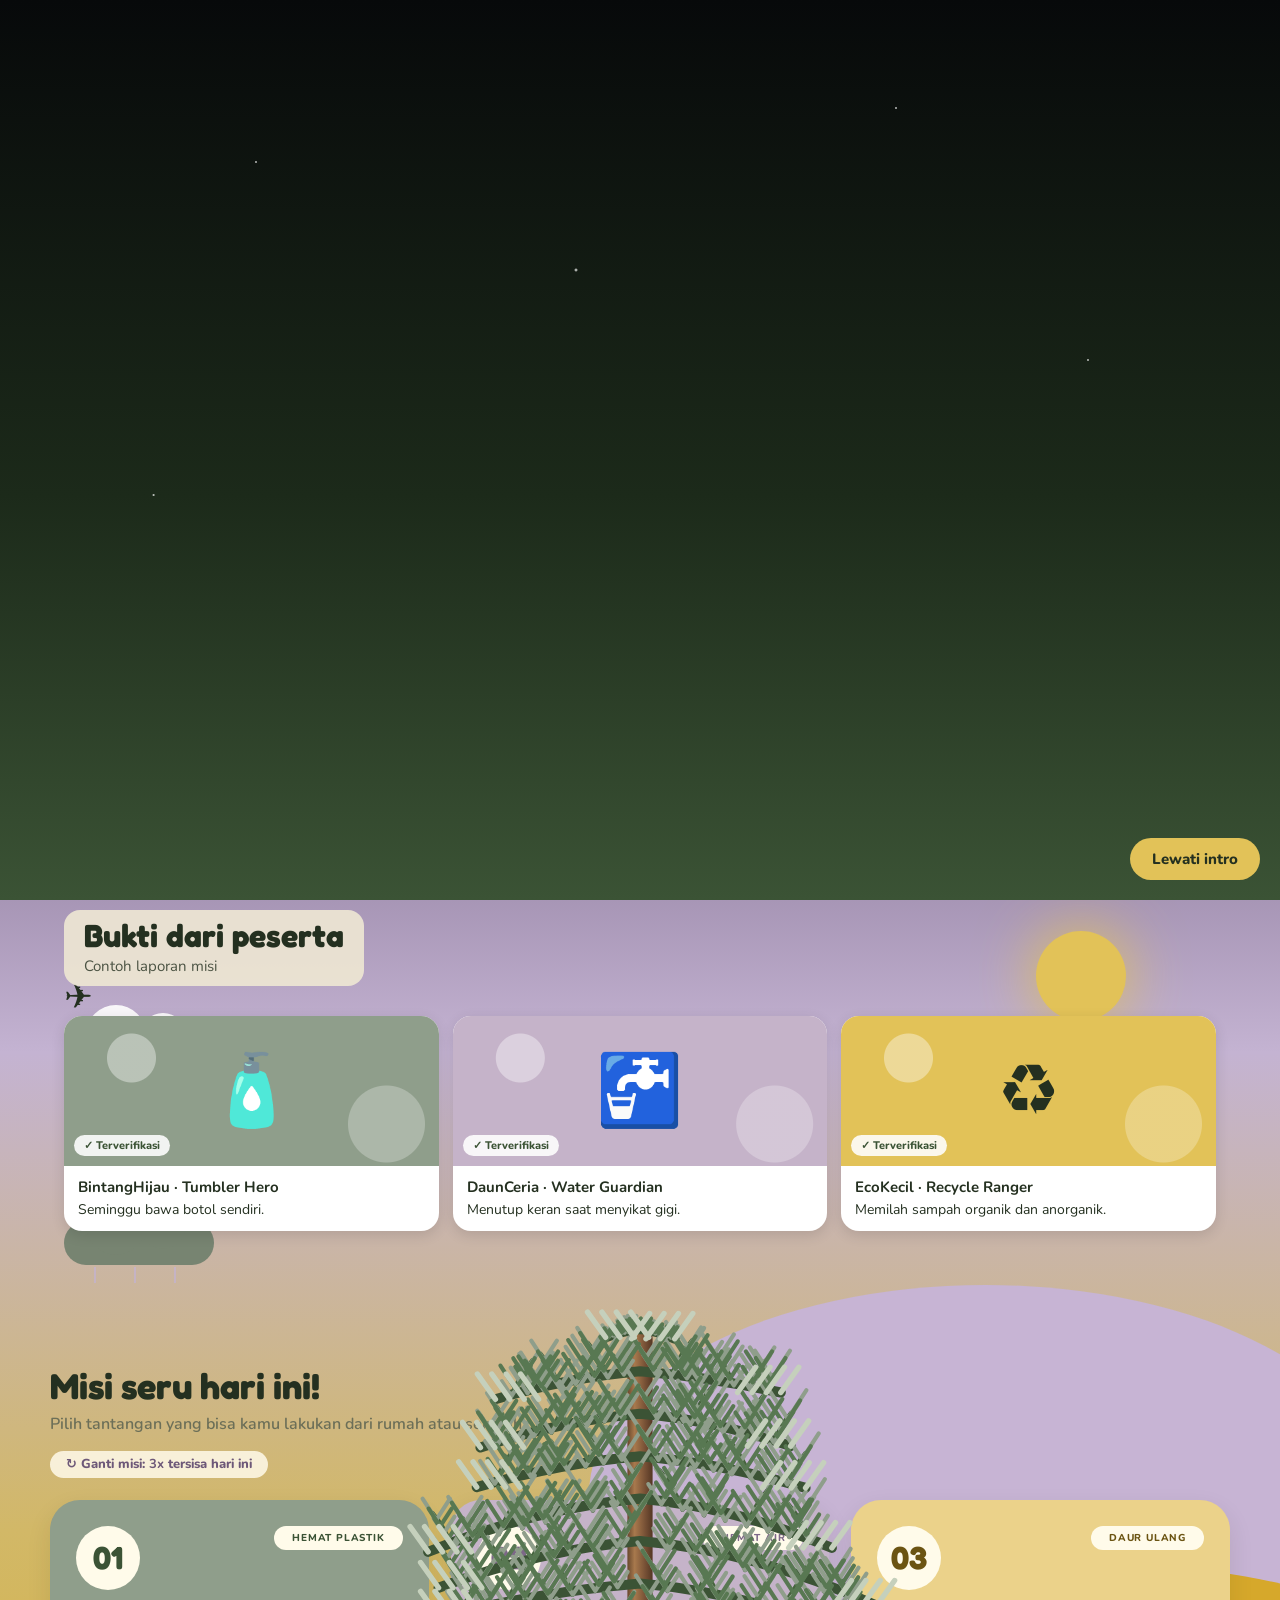
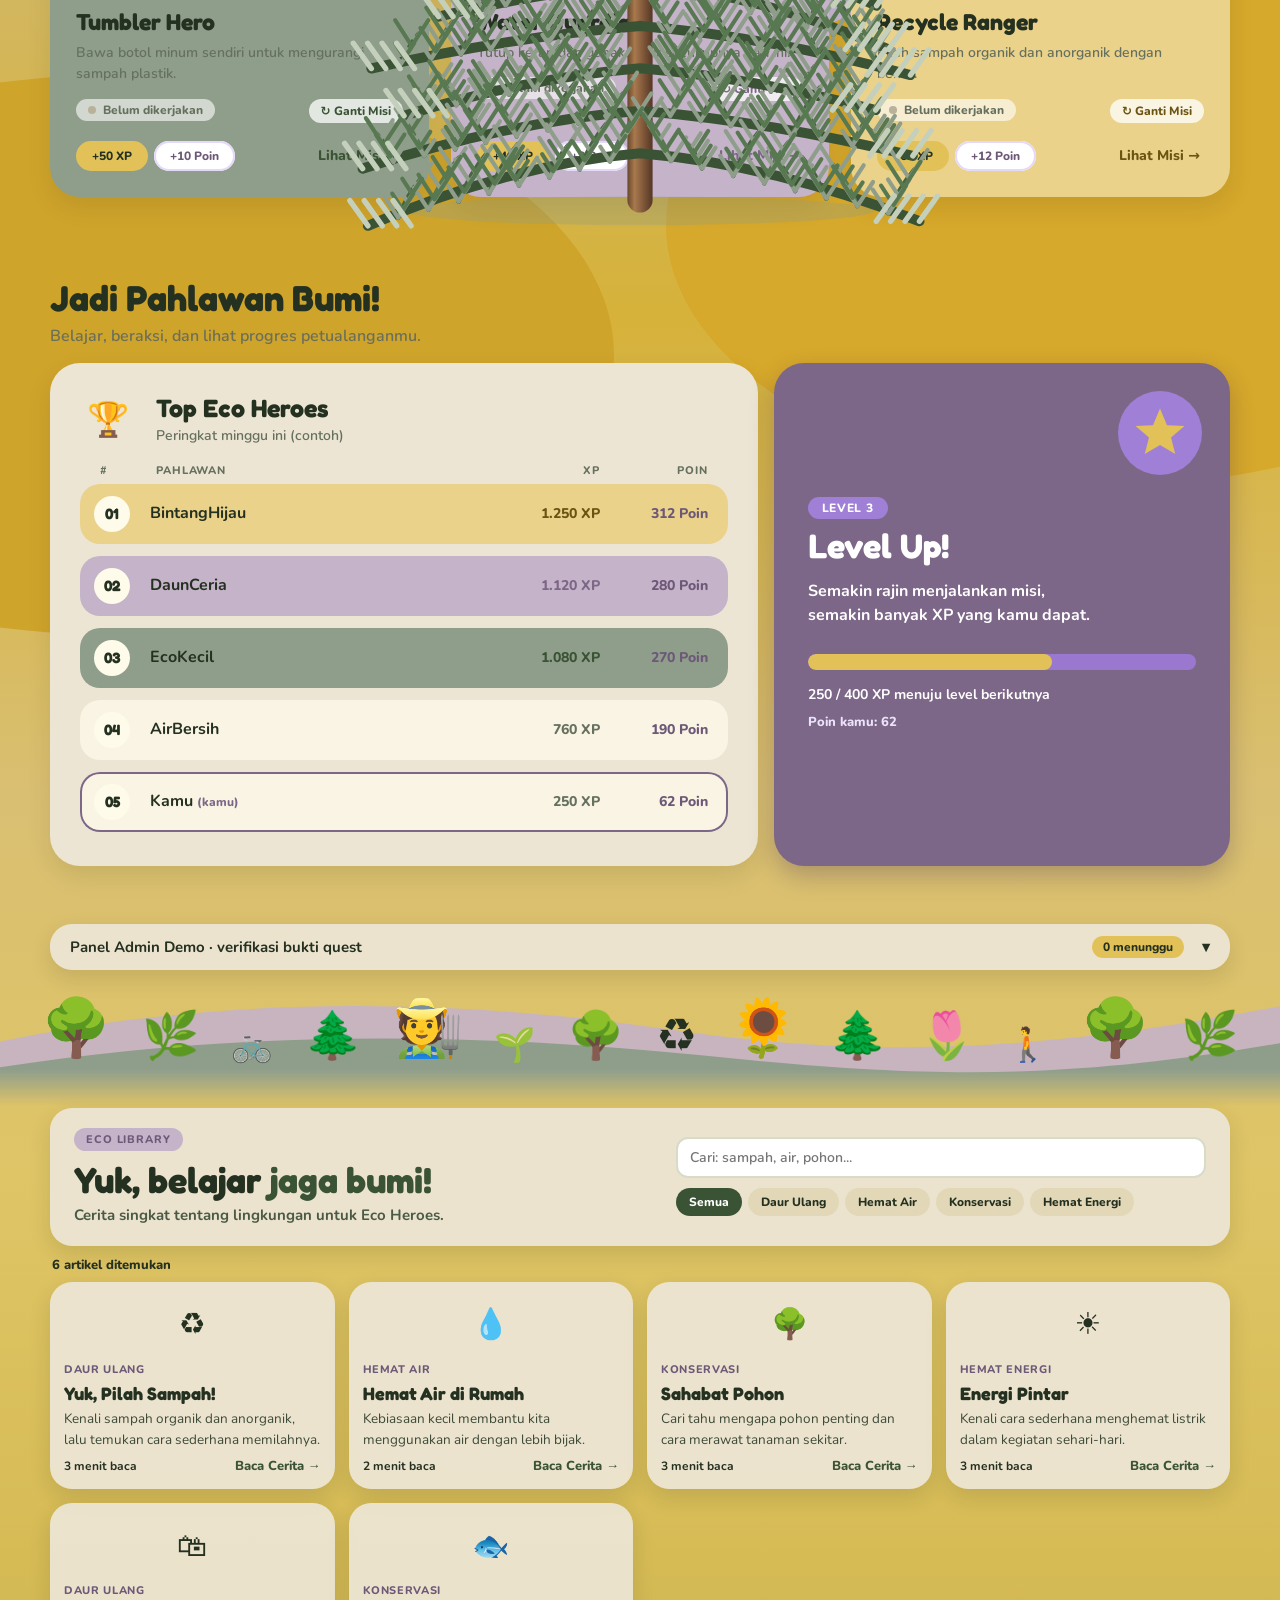
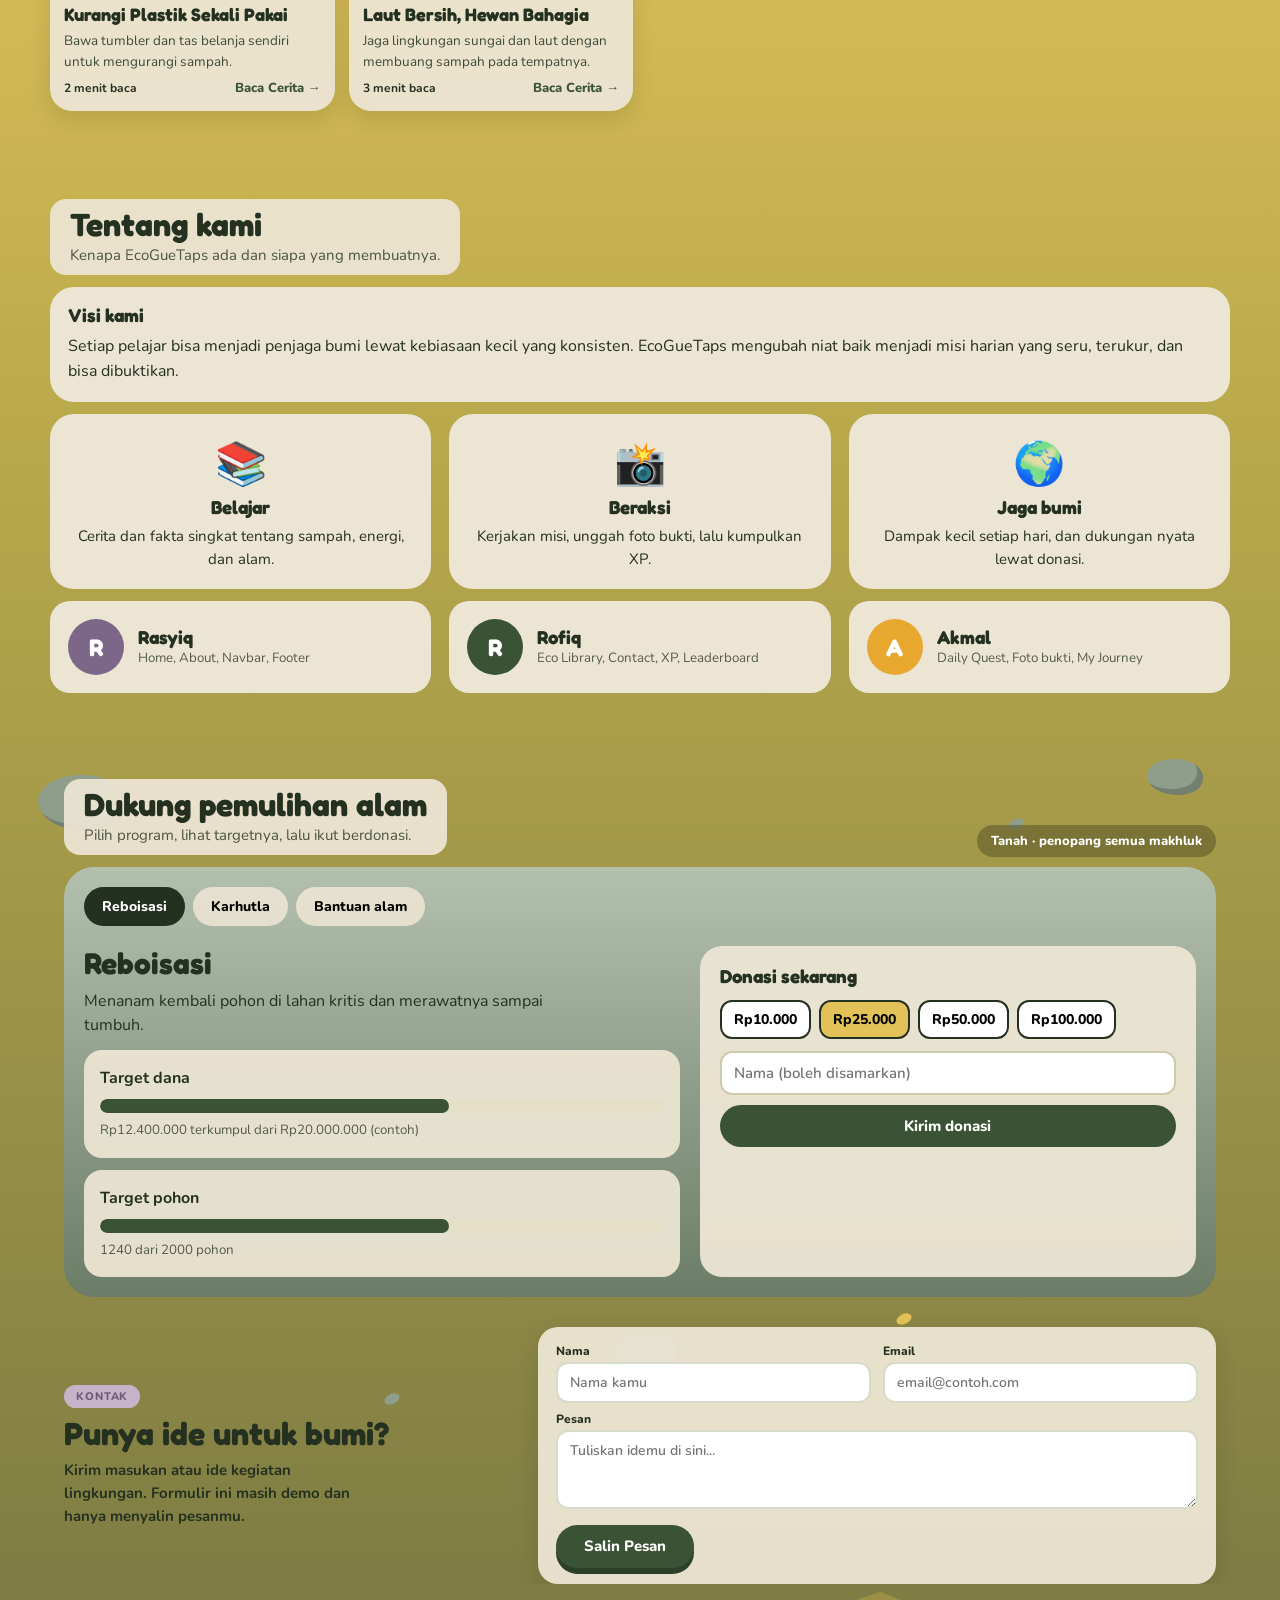
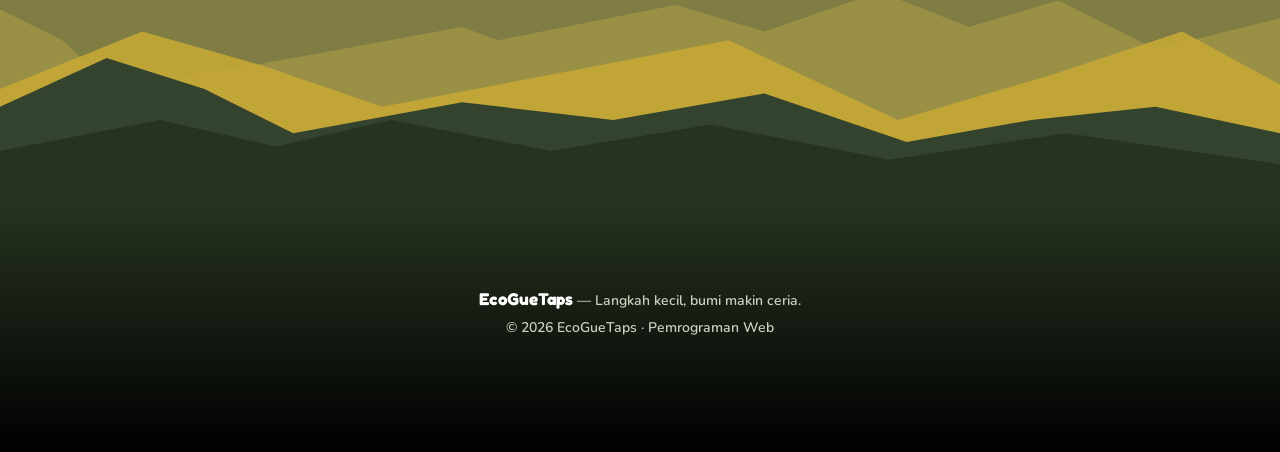
==== commit 8eccf6d5: "Cursor" ====
--- a/index.html
+++ b/index.html
@@ -6,6 +6,7 @@
 <title>EcoGueTaps</title>
 <link rel="stylesheet" href="https://fonts.googleapis.com/css2?family=Fredoka:wght@500;600;700&family=Nunito:wght@400;600;800&display=swap">
 <link rel="stylesheet" href="style.css">
+<link rel="stylesheet" href="eg-cursor.css">
 </head>
 <body>
 <div id="intro"><div class="isky"></div><canvas id="introCanvas" class="iscene" aria-hidden="true"></canvas><button id="skip" class="btn y" type="button">Lewati intro</button></div>
@@ -226,5 +227,6 @@
     <div class="eg-toast" id="eg-toast" role="status" aria-live="polite"></div>
 
 <script src="script.js" defer></script>
+<script src="eg-cursor.js" defer></script>
 </body>
 </html>
--- a/eg-cursor.css
+++ b/eg-cursor.css
@@ -0,0 +1,32 @@
+/* EcoGueTaps - kursor pohon + efek daun jatuh (berdiri sendiri, berawalan eg-)
+   Dimuat SETELAH style.css. Hapus <link> ini di index.html untuk mematikan fitur. */
+
+/* Kursor pohon 40x32. Titik aktif (hotspot) = UJUNG ATAS pohon:
+   - miring 35 derajat ke kiri (default): 8 7
+   - tegak lurus (di atas tombol/link)  : 24 2 */
+:root {
+    --eg-cursor-tilt: url("data:image/svg+xml,%3Csvg xmlns='http://www.w3.org/2000/svg' width='40' height='32' viewBox='-8 0 40 32'%3E%3Cg transform='rotate%28-35 16 30%29'%3E%3Cpath d='M14.2 30 L14.8 19 L17.2 19 L17.8 30Z' fill='%238a5a33' stroke='%235b3a1e' stroke-width='1' stroke-linejoin='round'/%3E%3Ccircle cx='9.5' cy='15' r='6' fill='%2337a266' stroke='%231f6642' stroke-width='1'/%3E%3Ccircle cx='22.5' cy='15' r='6' fill='%2337a266' stroke='%231f6642' stroke-width='1'/%3E%3Ccircle cx='16' cy='9.5' r='7.5' fill='%2352bb7d' stroke='%231f6642' stroke-width='1'/%3E%3Ccircle cx='13.5' cy='8' r='2' fill='%2398e0a8' opacity='.8'/%3E%3Ccircle cx='20' cy='13' r='1.6' fill='%23ffcf40'/%3E%3Ccircle cx='11' cy='14' r='1.4' fill='%23ffcf40'/%3E%3C/g%3E%3C/svg%3E") 8 7, auto;
+    --eg-cursor-up:   url("data:image/svg+xml,%3Csvg xmlns='http://www.w3.org/2000/svg' width='40' height='32' viewBox='-8 0 40 32'%3E%3Cpath d='M14.2 30 L14.8 19 L17.2 19 L17.8 30Z' fill='%238a5a33' stroke='%235b3a1e' stroke-width='1' stroke-linejoin='round'/%3E%3Ccircle cx='9.5' cy='15' r='6' fill='%2337a266' stroke='%231f6642' stroke-width='1'/%3E%3Ccircle cx='22.5' cy='15' r='6' fill='%2337a266' stroke='%231f6642' stroke-width='1'/%3E%3Ccircle cx='16' cy='9.5' r='7.5' fill='%2352bb7d' stroke='%231f6642' stroke-width='1'/%3E%3Ccircle cx='13.5' cy='8' r='2' fill='%2398e0a8' opacity='.8'/%3E%3Ccircle cx='20' cy='13' r='1.6' fill='%23ffcf40'/%3E%3Ccircle cx='11' cy='14' r='1.4' fill='%23ffcf40'/%3E%3C/svg%3E") 24 2, pointer;
+}
+
+html, body { cursor: var(--eg-cursor-tilt); }
+
+/* Elemen yang bisa diklik -> pohon tegak. Memakai !important karena style.css
+   memberi `cursor: pointer` / `not-allowed` lewat banyak class berbeda. */
+:is(a, button, summary, label, select, [role="button"],
+    input[type="checkbox"], input[type="radio"], input[type="submit"], input[type="button"], input[type="range"],
+    .btn, .burger, .mas2, .eg-btn, .eg-link, .eg-reroll, .eg-modal__close, .eg-nav__toggle, .eg-ui-filter, .eg-ui-open),
+:is(button, .eg-btn, .eg-reroll):disabled {
+    cursor: var(--eg-cursor-up) !important;
+}
+
+/* Lapisan daun jatuh. Dipasang sebagai popover (top layer) supaya tetap
+   terlihat di atas <dialog> yang sedang terbuka. */
+.eg-leaf-layer { position: fixed; inset: 0; width: 100%; height: 100%; margin: 0; padding: 0; border: 0;
+    background: transparent; pointer-events: none; z-index: 9999; overflow: hidden; }
+.eg-leaf { position: absolute; left: 0; top: 0; width: 20px; height: 20px; will-change: transform, opacity; }
+.eg-leaf svg { display: block; width: 100%; height: 100%; }
+
+@media (prefers-reduced-motion: reduce) {
+    .eg-leaf-layer { display: none !important; }
+}
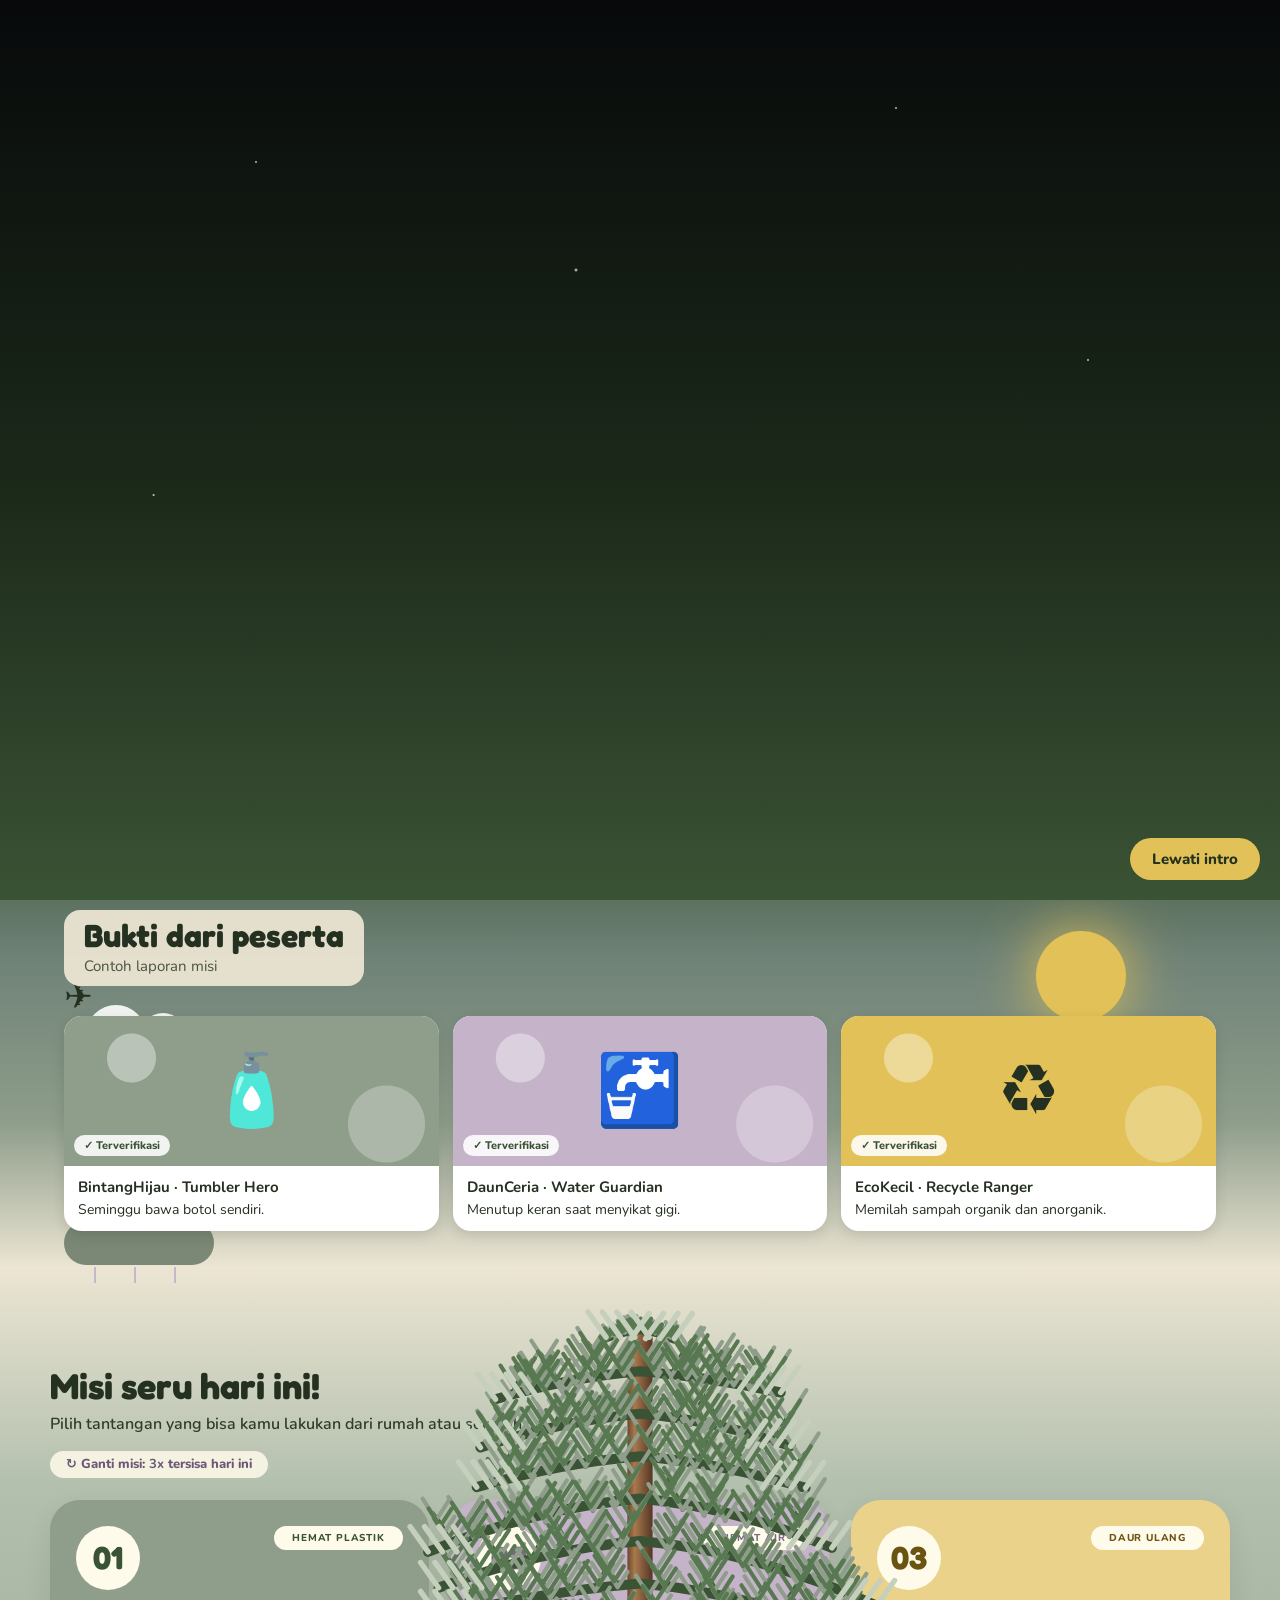
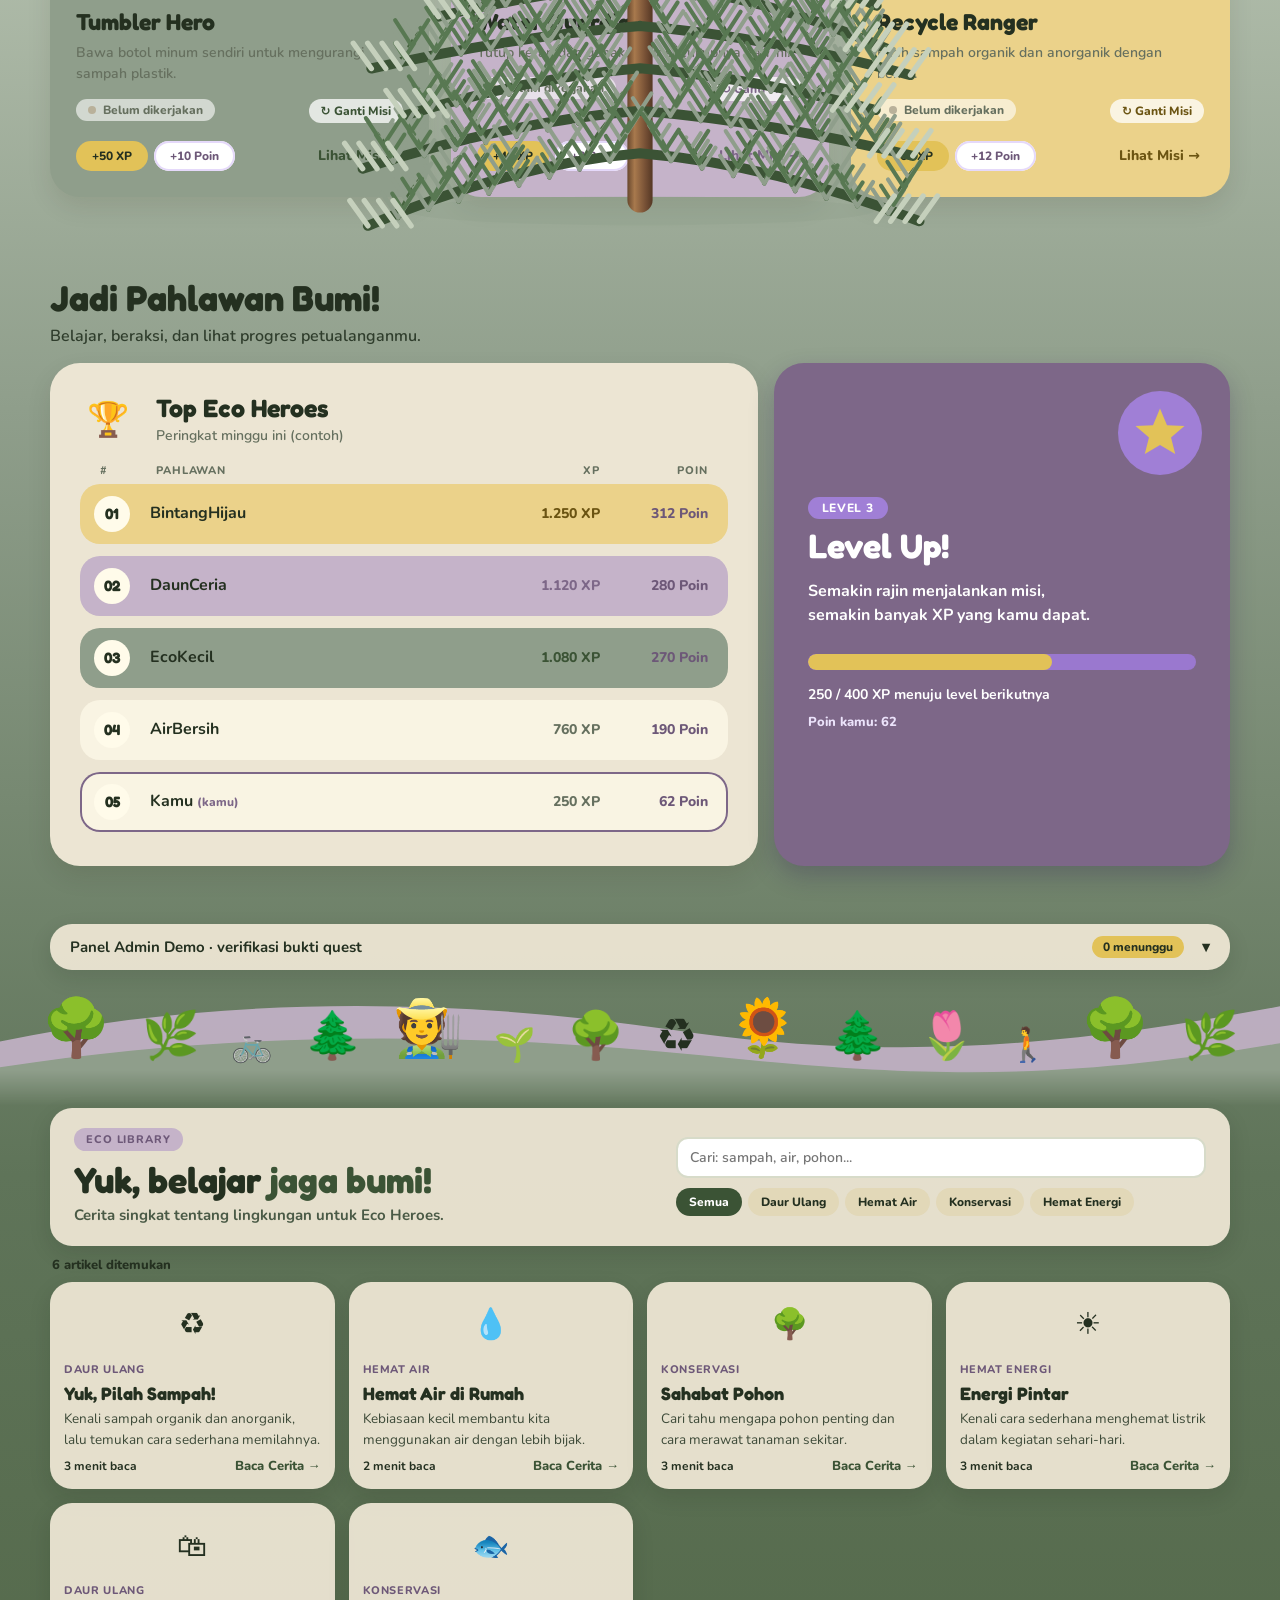
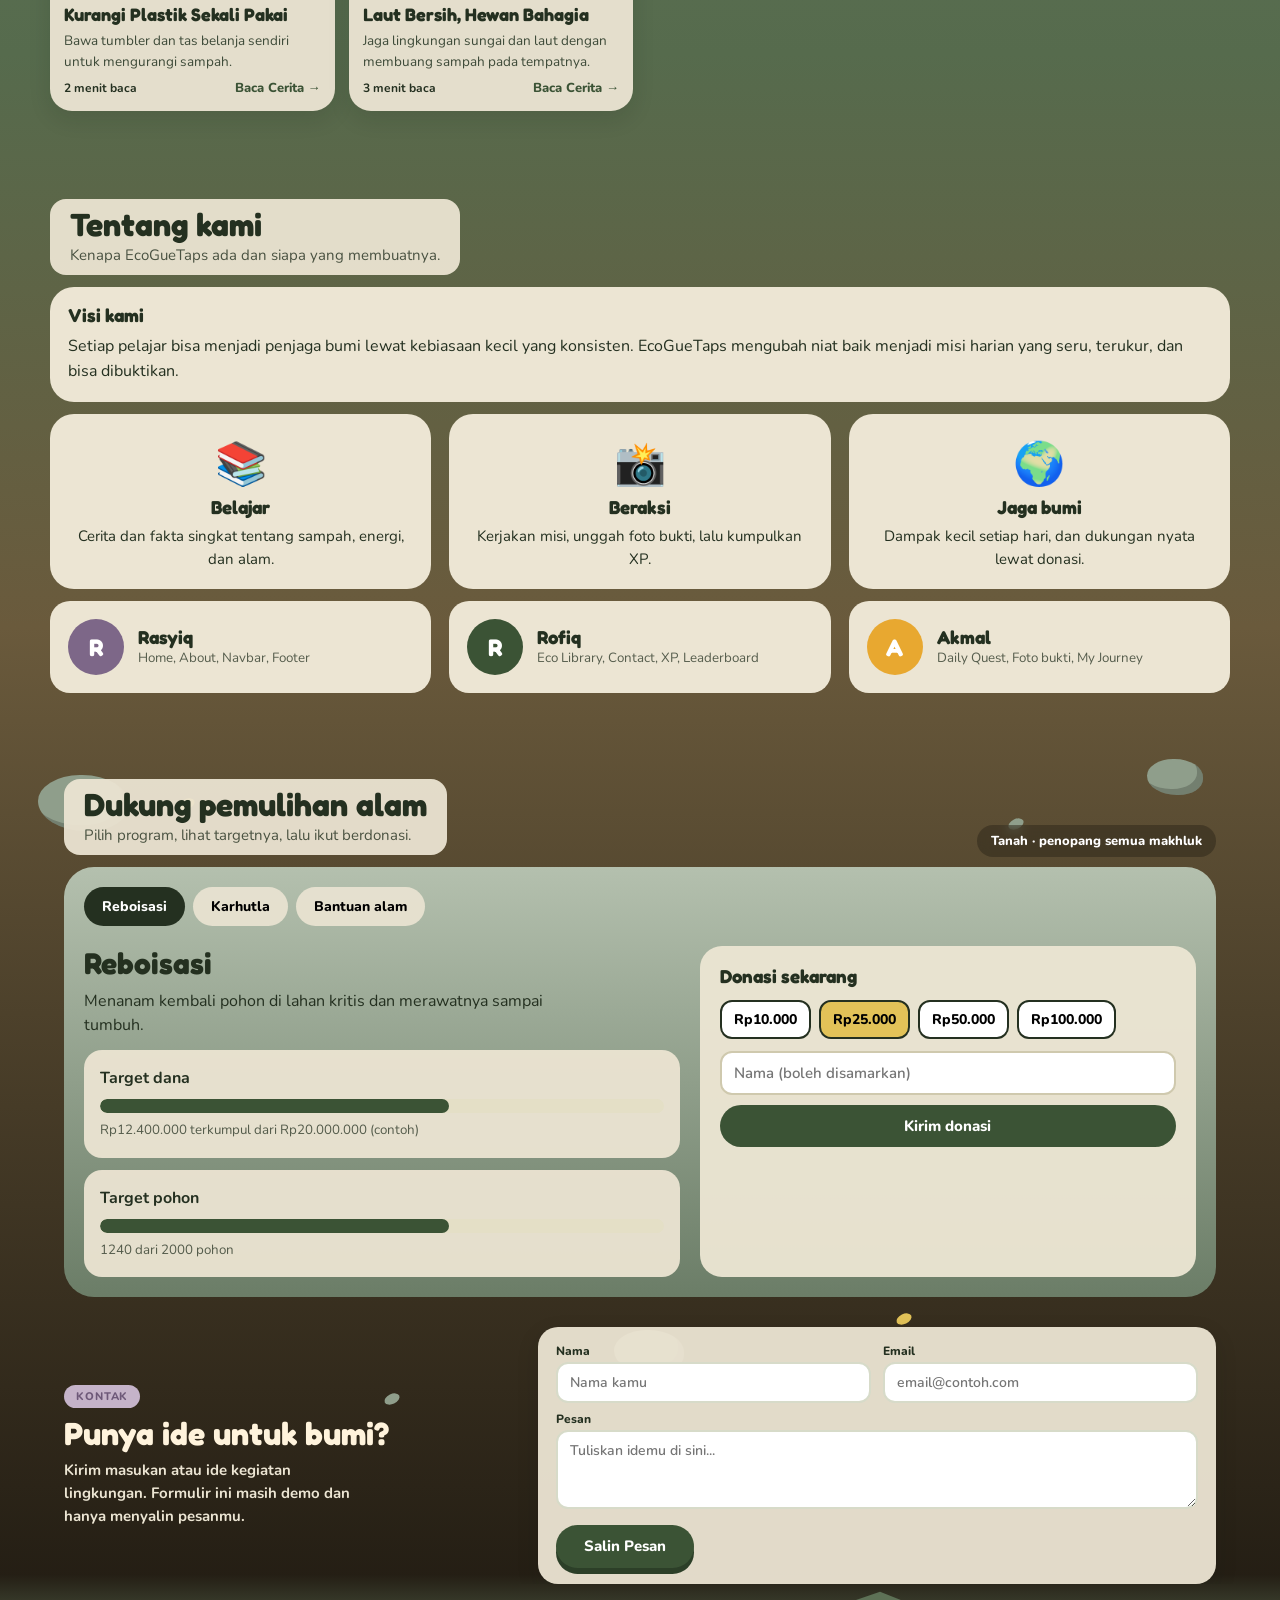
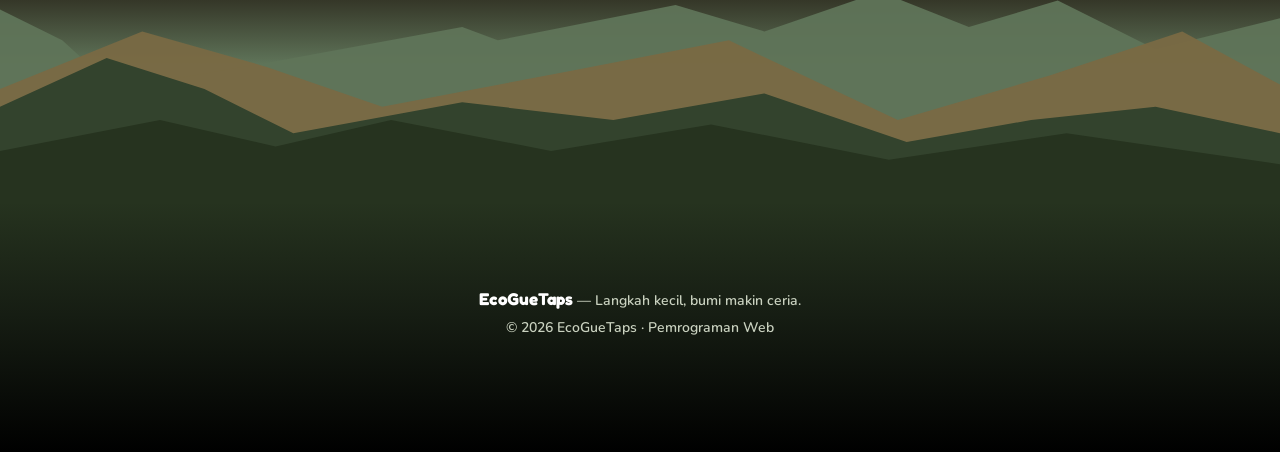
==== commit fe134409: "Background_Change" ====
--- a/index.html
+++ b/index.html
@@ -68,7 +68,6 @@
 
 <!-- 3. DARATAN: Daily Quest (dari tim) -->
 <section class="eg-section eg-section--quest" id="misi">
- <div class="eg-hill eg-hill--lilac" aria-hidden="true"></div><div class="eg-hill eg-hill--gold-r" aria-hidden="true"></div><div class="eg-hill eg-hill--gold-l" aria-hidden="true"></div>
  <div class="wrap">
   <h2 class="eg-title">Misi seru hari ini!</h2>
   <p class="eg-sub">Pilih tantangan yang bisa kamu lakukan dari rumah atau sekolah.</p>
@@ -186,8 +185,8 @@
     <!-- ============ FOOTER ============ -->
     <footer class="eg-footer">
         <svg class="eg-mountains" viewBox="0 0 1440 520" preserveAspectRatio="none" aria-hidden="true">
-            <path d="M0 80 L70 150 L130 260 L330 190 L520 120 L560 150 L760 70 L860 130 L990 40 L1090 120 L1190 60 L1300 170 L1440 100 L1440 520 L0 520Z" fill="#9c9246" opacity=".95"/>
-            <path d="M0 260 L160 130 L300 210 L430 300 L640 220 L820 150 L1010 330 L1180 230 L1330 130 L1440 250 L1440 520 L0 520Z" fill="#c6a936" opacity=".9"/>
+            <path d="M0 80 L70 150 L130 260 L330 190 L520 120 L560 150 L760 70 L860 130 L990 40 L1090 120 L1190 60 L1300 170 L1440 100 L1440 520 L0 520Z" fill="#5f7459" opacity=".95"/>
+            <path d="M0 260 L160 130 L300 210 L430 300 L640 220 L820 150 L1010 330 L1180 230 L1330 130 L1440 250 L1440 520 L0 520Z" fill="#7a6a44" opacity=".95"/>
             <path d="M0 300 L120 190 L230 260 L330 360 L520 290 L690 330 L860 270 L1020 380 L1160 330 L1300 300 L1440 360 L1440 520 L0 520Z" fill="#33432d"/>
             <path d="M0 400 L180 330 L310 390 L440 330 L620 400 L800 340 L1000 420 L1200 360 L1440 430 L1440 520 L0 520Z" fill="#26331f"/>
         </svg>
--- a/style.css
+++ b/style.css
@@ -80,10 +80,6 @@
 .eg-title { margin: 0; font: 700 clamp(30px, 3.4vw, 38px)/1.15 var(--eg-font-head); color: var(--eg-ink); }
 .eg-sub { margin: 6px 0 28px; font-weight: 600; color: #6c6f58; }
 
-.eg-hill { position: absolute; z-index: 0; pointer-events: none; border-radius: 50%; }
-.eg-hill--lilac { right: -8%; top: -30px; width: 62%; height: 420px; background: #c7b4d4; }
-.eg-hill--gold-r { right: -22%; top: 250px; width: 70%; height: 520px; background: #d6a82b; }
-.eg-hill--gold-l { left: -30%; top: 360px; width: 78%; height: 560px; background: #cfa42b; }
 
 .eg-grid { display: grid; gap: 22px; }
 .eg-grid--3 { grid-template-columns: repeat(3, 1fr); }
@@ -465,7 +461,7 @@
 
 /* === Gabungan dengan modul tim: latar zip (hitam > lavender > kuning > hijau > hitam) === */
 body{background:#26331f}
-#pg{position:relative;overflow-x:clip;background:linear-gradient(180deg,#000 0%,#1d1a20 3%,#3b343f 8%,#8e7c9d 16%,#c4b3d2 22%,#d2b867 32%,#d6b23a 40%,#d9bf72 50%,#dfc566 58%,#d6bb55 66%,#b9a94b 76%,#7f7d44 100%)}
+#pg{position:relative;overflow-x:clip;background:linear-gradient(180deg,#07090a 0%,#121b12 7%,#1c2a1a 11%,#3B5335 16.6%,#6f8277 20%,#8F9E8B 23.5%,#ECE5D3 26.5%,#B4C0AE 31%,#8F9E8B 42%,#5f7459 58%,#566b4d 68%,#6a5a3c 80%,#463b27 90%,#241e14 100%)}
 #top,#info,#misi,#peringkat,#donasi,.d{background:none}
 #misi{padding-top:150px}#misi::before,#donasi::before{display:none}
 nav>b{display:inline-flex;align-items:center;gap:8px}.lgo{flex:none;filter:drop-shadow(0 1px 2px rgba(0,0,0,.5))}
@@ -485,7 +481,7 @@
 .scene span{font-size:clamp(26px,3.6vw,48px)}.scene span:nth-child(3n){font-size:clamp(20px,2.6vw,34px)}.scene span:nth-child(4n+1){font-size:clamp(32px,4.4vw,58px)}
 .pf div{height:150px;font-size:70px;position:relative;background-image:radial-gradient(circle at 18% 28%,rgba(255,255,255,.38) 0 24px,transparent 25px),radial-gradient(circle at 86% 72%,rgba(255,255,255,.26) 0 38px,transparent 39px)!important}
 .pf div::after{content:"✓ Terverifikasi";position:absolute;left:10px;bottom:10px;font:800 11px 'Nunito',sans-serif;background:rgba(255,255,255,.88);color:#3B5335;padding:3px 10px;border-radius:99px}
-.eg-footer{background:#7f7d44}
+.eg-footer{background:linear-gradient(180deg,#241e14 0,#5f7459 90px,#5f7459 100%)}
 
 /* === Tata letak compact === */
 .wrap{max-width:1180px}
@@ -549,3 +545,6 @@
 /* pop-up selalu di tengah (reset margin global menghilangkan margin:auto bawaan dialog) */
 dialog.eg-modal{margin:auto;max-height:92vh;overflow:auto}
 dialog.eg-modal::backdrop{background:rgba(20,28,18,.55)}
+/* === Latar selaras animasi: kontras teks & gunung footer === */
+.eg-sub{color:#2f3d2c}
+.kon__intro{color:#ECE5D3}.kon__intro h2{color:#fff3dc}
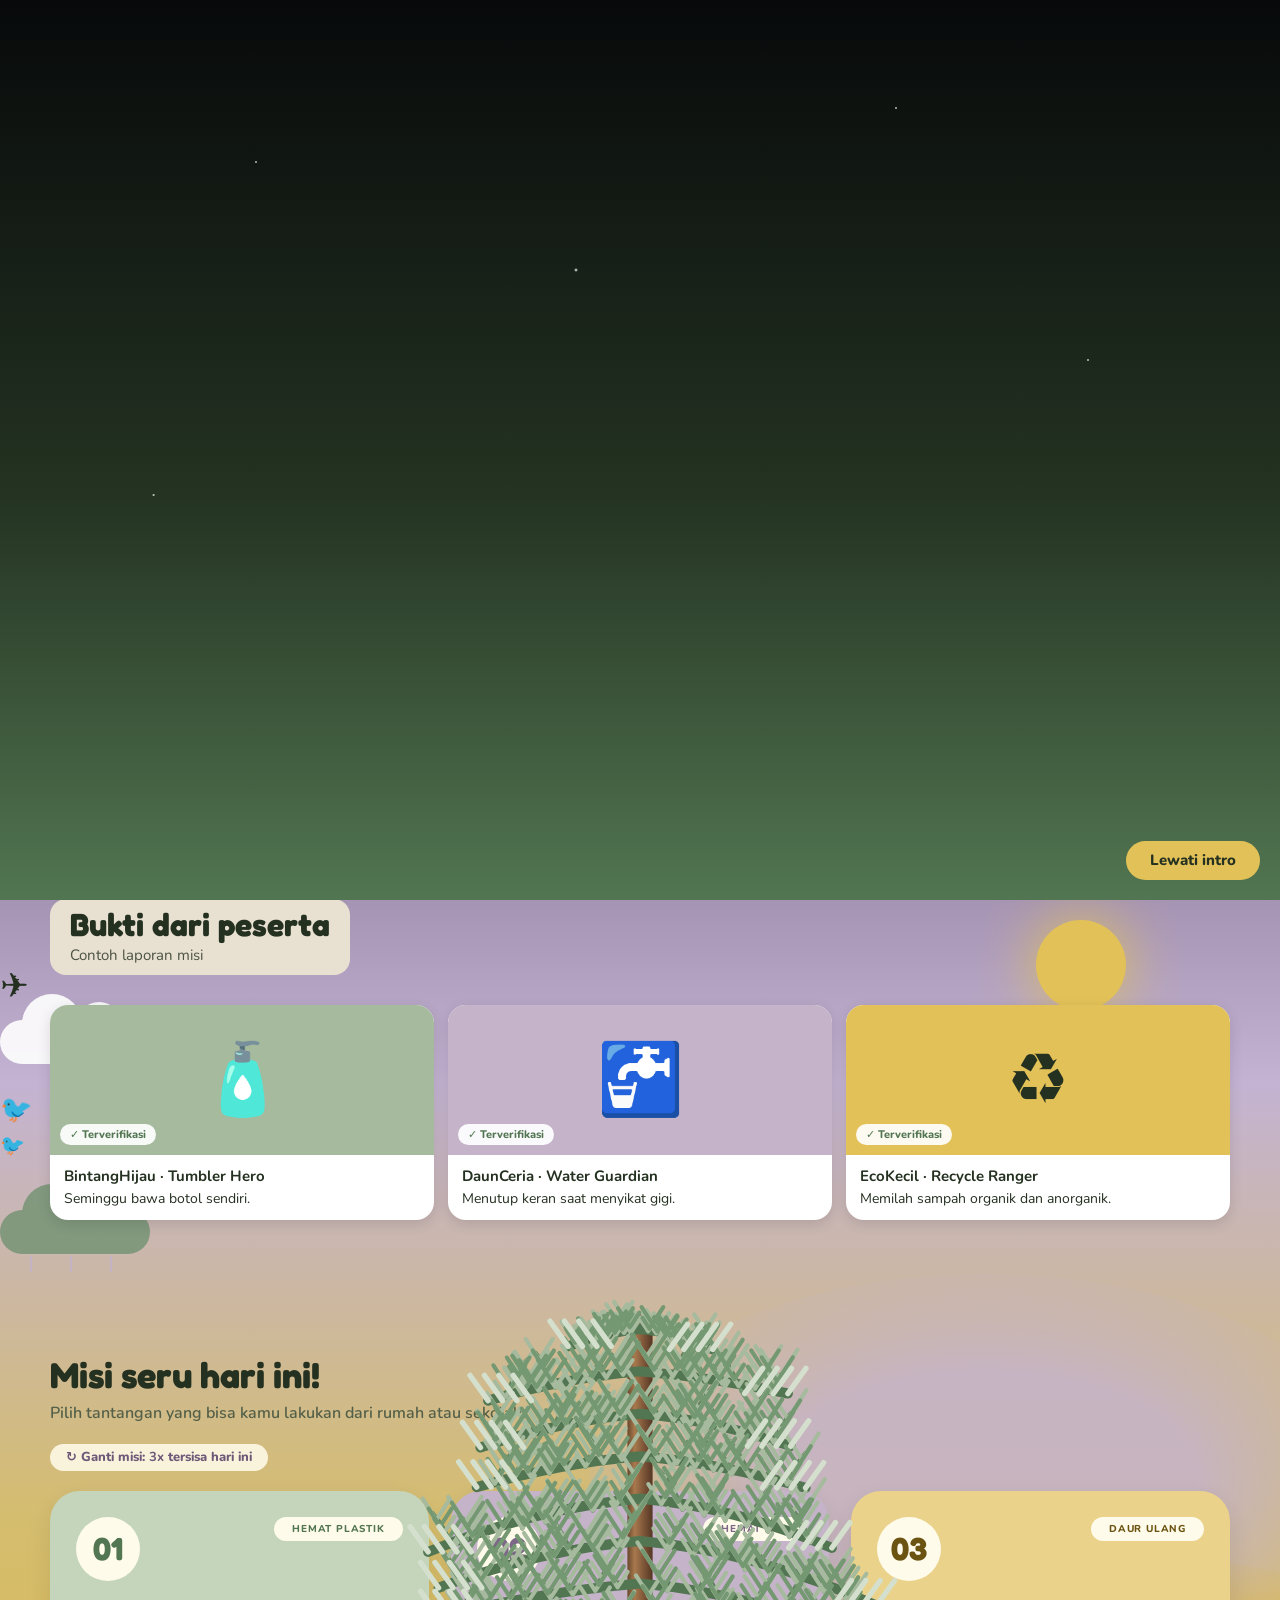
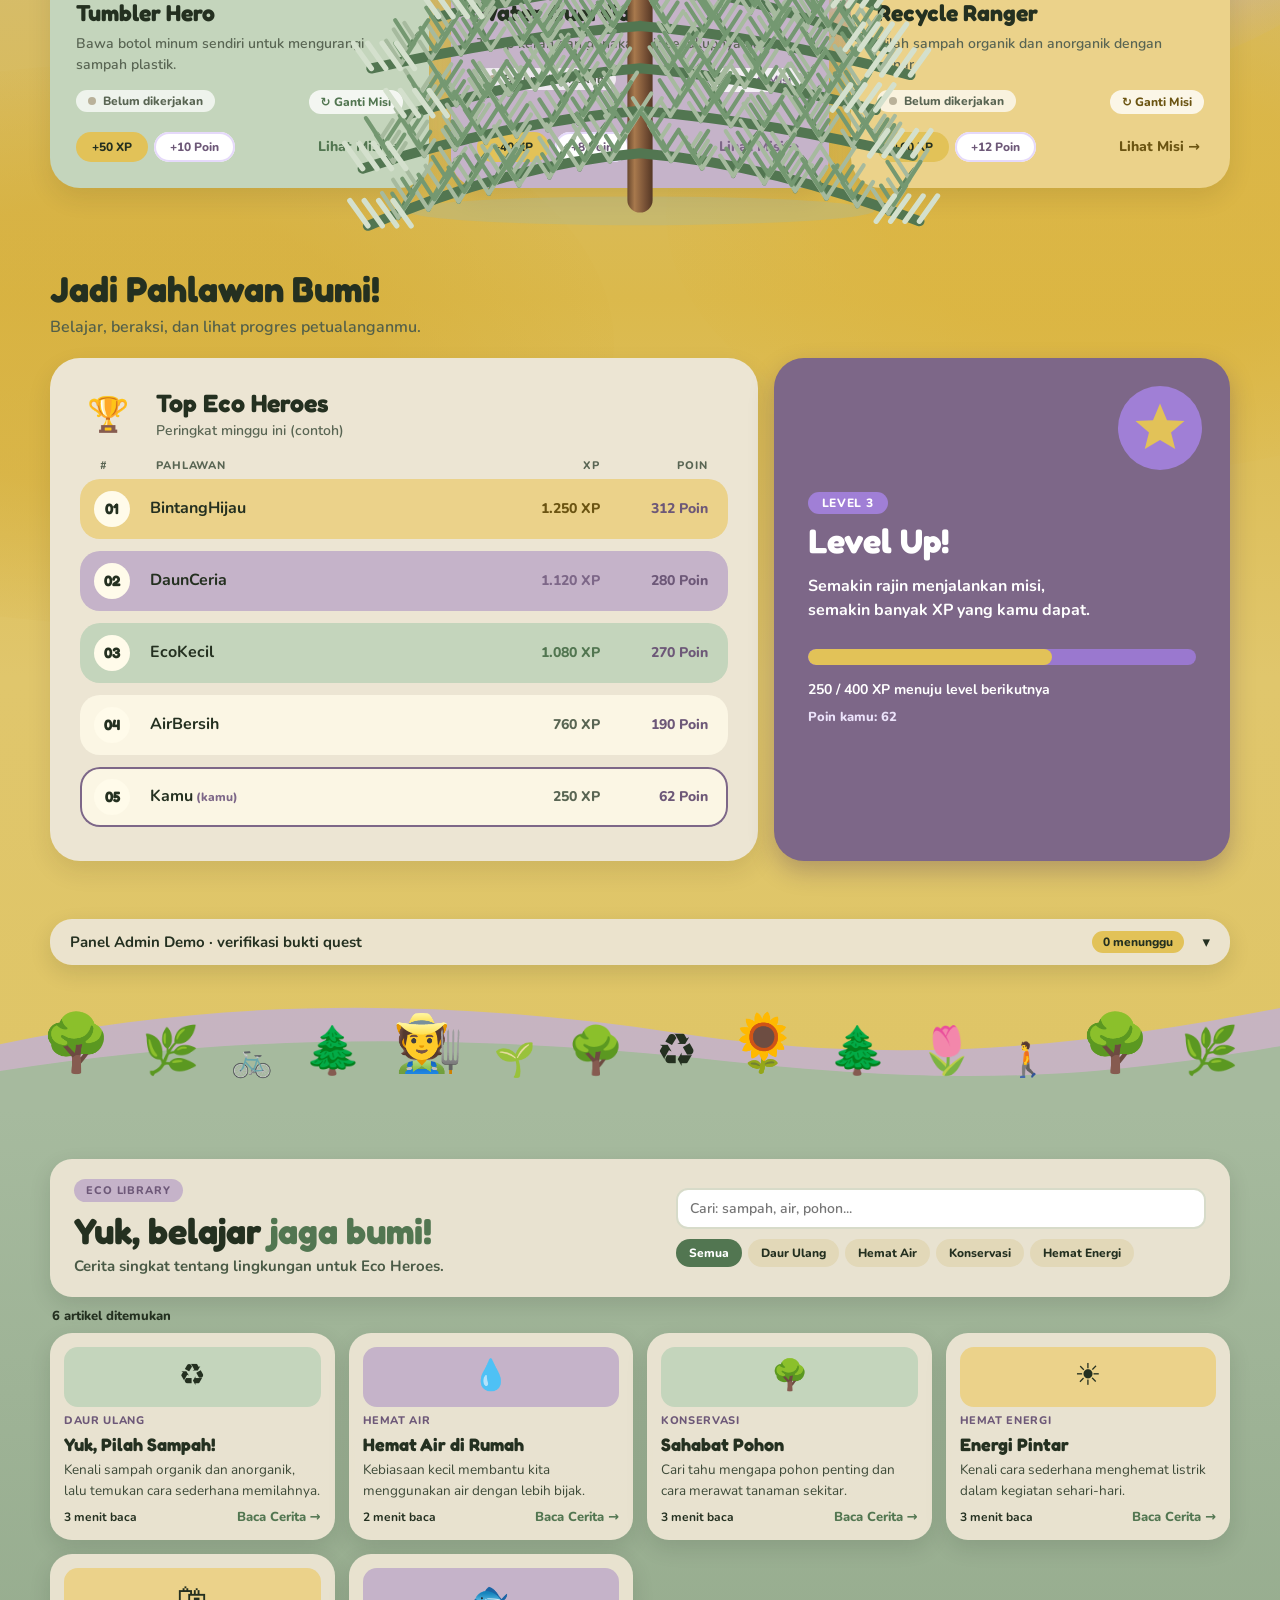
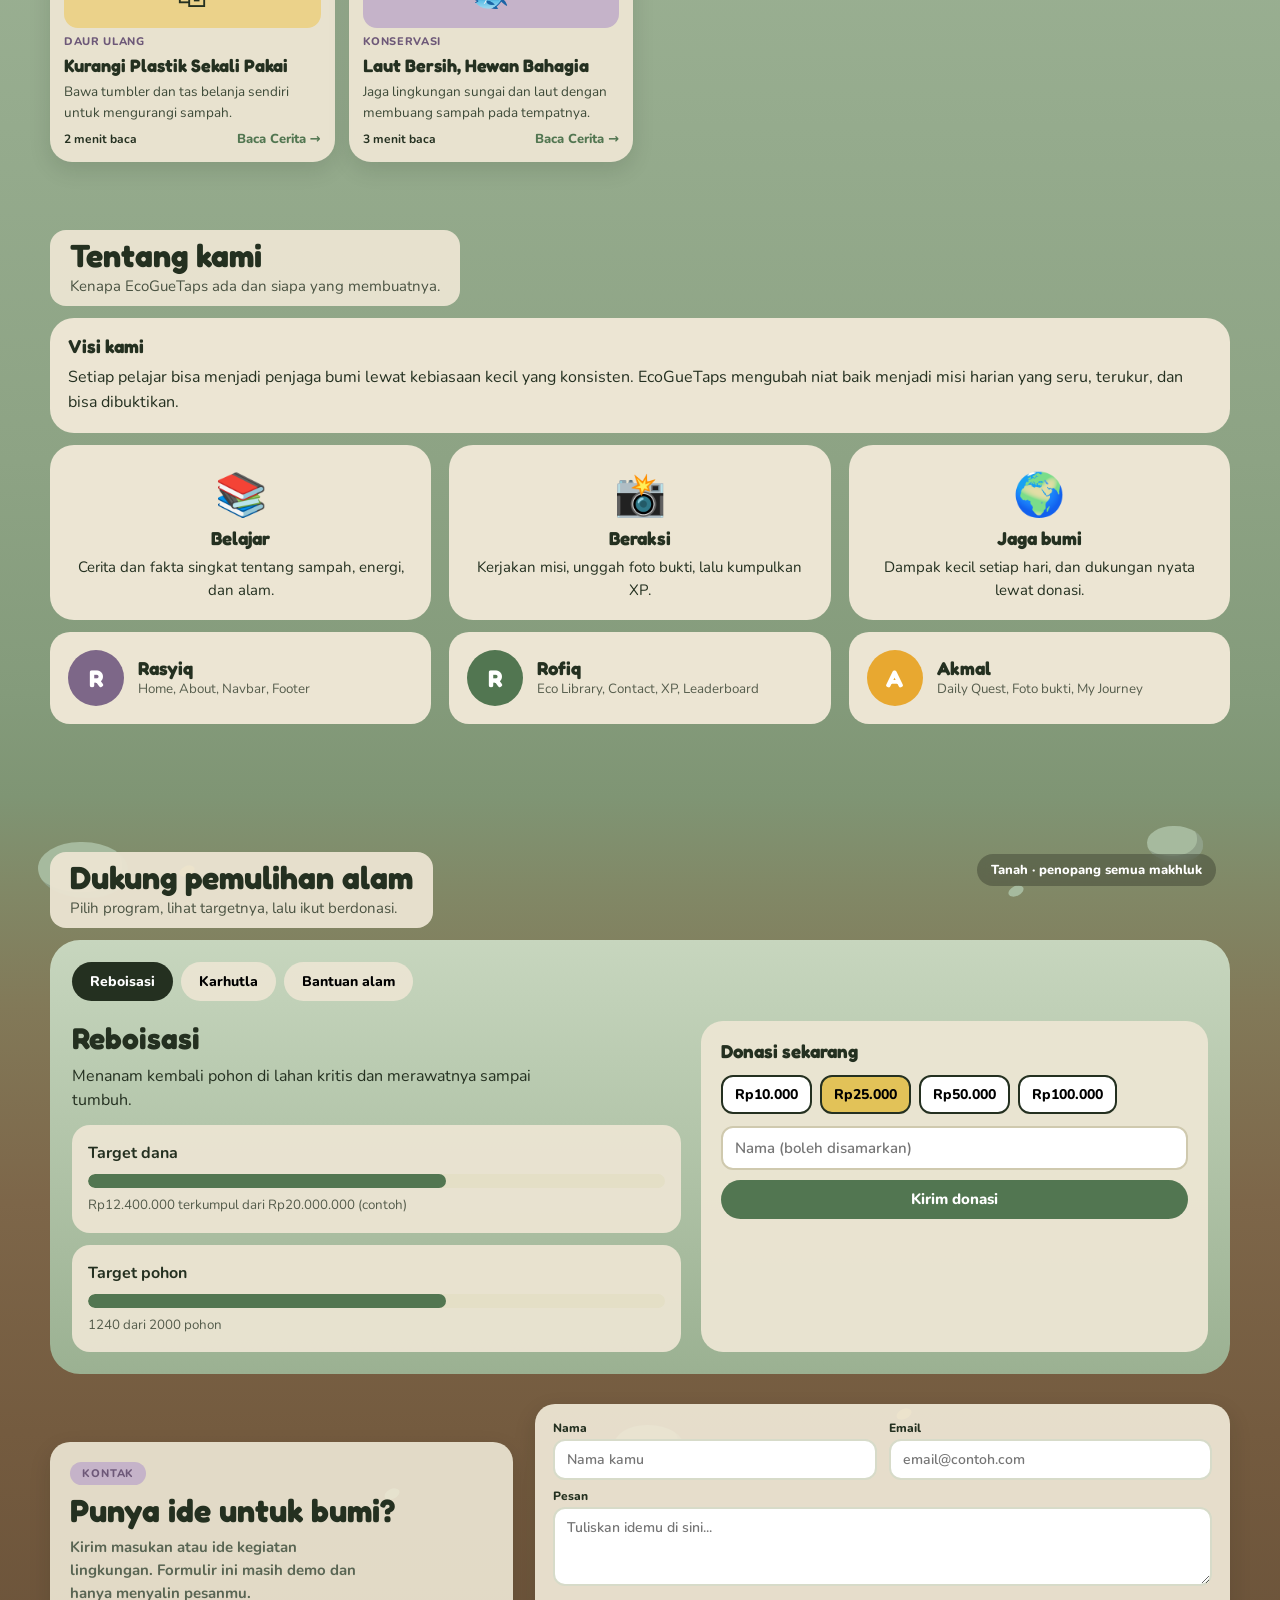
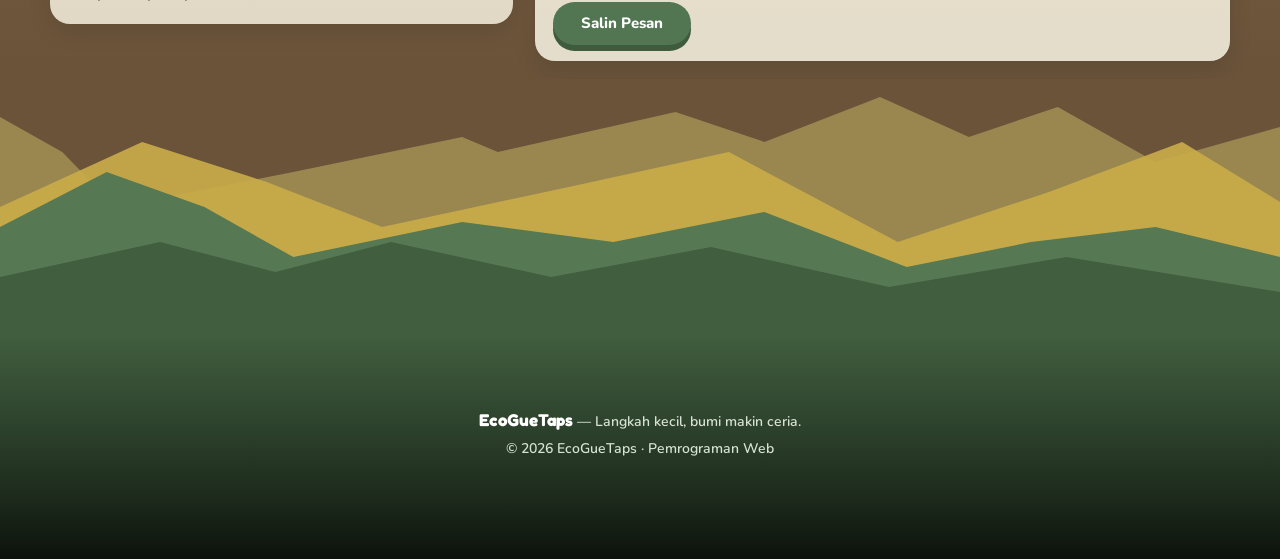
==== commit d4a1514c: "push setan ke hell" ====
--- a/index.html
+++ b/index.html
@@ -1,231 +1,476 @@
 <!DOCTYPE html>
 <html lang="id">
 <head>
-<meta charset="utf-8">
-<meta name="viewport" content="width=device-width, initial-scale=1, viewport-fit=cover">
-<title>EcoGueTaps</title>
-<link rel="stylesheet" href="https://fonts.googleapis.com/css2?family=Fredoka:wght@500;600;700&family=Nunito:wght@400;600;800&display=swap">
-<link rel="stylesheet" href="style.css">
-<link rel="stylesheet" href="eg-cursor.css">
+  <meta charset="utf-8" />
+  <meta name="viewport" content="width=device-width, initial-scale=1, viewport-fit=cover" />
+  <title>EcoGueTaps — Langkah Kecil, Bumi Makin Ceria</title>
+  <meta name="description" content="EcoGueTaps mengajak pelajar menjaga lingkungan lewat misi harian, unggah bukti foto, Eco Library, peringkat Eco Heroes, dan dukungan pemulihan alam." />
+  <meta property="og:title" content="EcoGueTaps — Langkah Kecil, Bumi Makin Ceria" />
+  <meta property="og:description" content="EcoGueTaps mengajak pelajar menjaga lingkungan lewat misi harian, unggah bukti foto, Eco Library, peringkat Eco Heroes, dan dukungan pemulihan alam." />
+  <meta property="og:type" content="website" />
+  <meta name="twitter:card" content="summary_large_image" />
+  <link rel="preconnect" href="https://fonts.googleapis.com" />
+  <link rel="preconnect" href="https://fonts.gstatic.com" crossorigin />
+  <link rel="stylesheet" href="https://fonts.googleapis.com/css2?family=Fredoka:wght@500;600;700&family=Nunito:wght@400;600;700;800&display=swap" />
+  <link rel="stylesheet" href="./static/style.css" />
 </head>
 <body>
-<div id="intro"><div class="isky"></div><canvas id="introCanvas" class="iscene" aria-hidden="true"></canvas><button id="skip" class="btn y" type="button">Lewati intro</button></div>
-<div id="vig"></div>
-<div class="dots" aria-label="Lapisan bumi"><a href="#top" data-l="Ozon" aria-label="Lapisan ozon"></a><a href="#info" data-l="Langit" aria-label="Langit"></a><a href="#misi" data-l="Daratan" aria-label="Daratan"></a><a href="#donasi" data-l="Tanah" aria-label="Tanah"></a></div>
-<nav aria-label="Menu utama">
- <div class="br" aria-hidden="true"><canvas id="treeCanvas"></canvas></div>
- <b><svg class="lgo" viewBox="0 0 52 36" width="46" height="32" aria-hidden="true"><path d="M3 17C3 6 16 3 28 6 27 18 18 26 3 17Z" fill="#8F9E8B"/><path d="M4 17C12 16 18 12 23 8" stroke="#ECE5D3" stroke-width="1.6" fill="none" stroke-linecap="round"/><path d="M49 12C49 3 38 1 28 4 29 14 37 21 49 12Z" fill="#A8C09A"/><path d="M28 26C28 20 27 14 28 8" stroke="#ECE5D3" stroke-width="2" fill="none" stroke-linecap="round"/></svg>EcoGueTaps</b>
- <div class="l" id="menu"><a href="#top">Beranda</a><a href="#cara">Informasi</a><a href="#info">Bukti</a><a href="#misi">Misi</a><a href="#peringkat">Peringkat</a><a href="#belajar">Belajar</a><a href="#tentang">Tentang</a><a href="#donasi">Donasi</a><a href="#kontak">Kontak</a></div>
- <a class="btn p" href="#misi">Mulai sekarang</a>
- <button class="burger" aria-label="Buka menu" aria-expanded="false" aria-controls="menu"><span></span><span></span><span></span></button>
-</nav>
-
-<div id="pg">
-<!-- 1. LAPISAN OZON -->
-<section class="zone" id="top">
- <div class="lab">Lapisan ozon · sehat</div>
- <div class="met" style="left:80%;top:8%"></div><div class="met" style="left:55%;top:2%;animation-delay:2.5s"></div><div class="met" style="left:95%;top:25%;animation-delay:4s"></div>
- <div class="wrap hero">
-  <div>
-   <p class="eyebrow">Petualangan Eco Hero</p>
-   <h1>Langkah Kecil,<br><span>Bumi Makin Ceria!</span></h1>
-   <p>Ayo belajar menjaga lingkungan lewat misi seru, kumpulkan XP, dan jadilah pahlawan bumi!</p>
-   <a class="btn g" href="#misi">Mulai Petualangan →</a> <a class="btn" style="background:#F6F1E4;color:var(--purple)" href="#cara">Cara Bermain</a>
+  <!-- Intro Animasi Awal -->
+  <div id="intro">
+    <div class="isky"></div>
+    <canvas id="introCanvas" class="iscene" aria-hidden="true"></canvas>
+    <button id="skip" class="btn y" type="button">Lewati intro</button>
   </div>
-  <div class="mas2" role="img" aria-label="Maskot EcoGueTaps"><svg viewBox="0 0 340 290" style="overflow:visible;width:100%"><circle cx="60" cy="40" r="32" fill="#E2C258" opacity=".4"/><circle cx="255" cy="92" r="96" fill="#F6F1E4" opacity=".75"/><circle cx="255" cy="92" r="72" fill="#E2C258"/><circle cx="232" cy="215" r="82" fill="#C9D2C5"/><circle cx="268" cy="190" r="22" fill="#E5DCE8"/><ellipse cx="256" cy="58" rx="30" ry="52" transform="rotate(18 256 58)" fill="#4c6a43"/><path d="M290 82l12 14-12 14-12-14z" fill="#2c3f28"/><ellipse cx="62" cy="132" rx="36" ry="60" transform="rotate(-22 62 132)" fill="#7f9a72"/><ellipse cx="78" cy="168" rx="26" ry="12" fill="#3B5335"/><ellipse cx="150" cy="215" rx="92" ry="74" fill="#C5B3C9"/><circle cx="150" cy="130" r="96" fill="#B5C6A6" stroke="#8F9E8B" stroke-width="14"/><ellipse class="eye" cx="116" cy="122" rx="8" ry="11" fill="#243020"/><ellipse class="eye" cx="178" cy="122" rx="8" ry="11" fill="#243020"/><ellipse cx="100" cy="146" rx="15" ry="9" fill="#D8B4BE"/><ellipse cx="196" cy="146" rx="15" ry="9" fill="#D8B4BE"/><path d="M140 156q8 10 16 0" stroke="#243020" stroke-width="4" fill="none" stroke-linecap="round"/><rect x="140" y="214" width="20" height="30" rx="10" fill="#ECE5D3"/><ellipse cx="112" cy="270" rx="36" ry="11" fill="#3B5335"/><ellipse cx="190" cy="266" rx="36" ry="11" fill="#3B5335"/><path d="M20 112Q20 128 36 128Q20 128 20 144Q20 128 4 128Q20 128 20 112Z" fill="#7d6788"/><path d="M318 236Q318 250 332 250Q318 250 318 264Q318 250 304 250Q318 250 318 236Z" fill="#E2C258"/></svg></div>
- </div>
- <div class="wrap river" aria-hidden="true" style="margin-top:20px"><svg class="w w1" viewBox="0 0 1200 80" preserveAspectRatio="none"><path d="M0 40Q75 8 150 40T300 40T450 40T600 40T750 40T900 40T1050 40T1200 40V80H0Z"/></svg><svg class="w w2" viewBox="0 0 1200 80" preserveAspectRatio="none"><path d="M0 40Q75 8 150 40T300 40T450 40T600 40T750 40T900 40T1050 40T1200 40V80H0Z"/></svg><svg class="w w3" viewBox="0 0 1200 80" preserveAspectRatio="none"><path d="M0 40Q75 8 150 40T300 40T450 40T600 40T750 40T900 40T1050 40T1200 40V80H0Z"/></svg><span class="bt" style="top:20%">🍂</span><span class="bt" style="top:46%;animation-delay:-7s">🍃</span></div>
- <div class="wrap" id="cara" style="margin-top:20px">
-  <div class="grid">
-   <div class="card"><h3>Tentang website</h3><p style="margin-top:8px">EcoGueTaps mengajak pelajar menjaga lingkungan lewat misi harian. Kamu mengerjakan misi, mengunggah foto sebagai bukti, lalu mendapat XP dan naik peringkat.</p></div>
-   <div class="card"><h3>Latar belakang</h3><p style="margin-top:8px">Sampah plastik, air yang terbuang, dan hutan yang terbakar sering terasa jauh dari keseharian. Kami mengubahnya menjadi tindakan kecil yang bisa dilakukan dari rumah atau sekolah.</p></div>
+
+  <!-- Vignette Efek Karhutla -->
+  <div id="vig"></div>
+
+  <!-- Titik Indikator Lapisan Bumi -->
+  <div class="dots" aria-label="Lapisan bumi">
+    <a href="#top" data-l="Ozon" aria-label="Lapisan ozon" class="act"></a>
+    <a href="#info" data-l="Langit" aria-label="Langit"></a>
+    <a href="#misi" data-l="Daratan" aria-label="Daratan"></a>
+    <a href="#donasi" data-l="Tanah" aria-label="Tanah"></a>
   </div>
- </div>
-</section>
-
-<!-- 2. LANGIT -->
-<section class="zone" id="info" data-t="day">
- <div class="sk d"></div><div class="sk s"></div>
- <div class="sk n"><div class="au a1"></div><div class="au a2"></div></div>
- <div class="sun"></div>
- <div class="cl" style="top:230px;animation-delay:-10s"></div>
- <div class="cl rain" style="top:420px;animation-delay:-40s"><i style="left:30px"></i><i style="left:70px;animation-delay:.3s"></i><i style="left:110px;animation-delay:.5s"></i></div>
- <div class="fly" style="top:300px;animation-delay:-6s">🐦</div><div class="fly" style="top:340px;animation-delay:-3s;font-size:20px">🐦</div>
- <div class="fly plane" style="top:170px;animation-delay:-14s">✈️</div>
- <div class="lab">Langit · berubah mengikuti waktu</div>
- <div class="wrap">
-  <div class="tbar" role="group" aria-label="Waktu langit">
-   <button data-t="day" aria-pressed="true">Siang</button><button data-t="dusk" aria-pressed="false">Senja</button><button data-t="night" aria-pressed="false">Malam</button>
+
+  <!-- Navbar Fixed dengan Ranting Pohon -->
+  <nav aria-label="Menu utama">
+    <div class="br" aria-hidden="true">
+      <canvas id="treeCanvas"></canvas>
+    </div>
+    <b style="--od: 1.9s">
+      <svg class="lgo" viewBox="0 0 52 36" width="46" height="32" aria-hidden="true">
+        <path d="M3 17C3 6 16 3 28 6 27 18 18 26 3 17Z" fill="#6D926A" />
+        <path d="M4 17C12 16 18 12 23 8" stroke="#ECE5D3" stroke-width="1.6" fill="none" stroke-linecap="round" />
+        <path d="M49 12C49 3 38 1 28 4 29 14 37 21 49 12Z" fill="#B4C8AC" />
+        <path d="M28 26C28 20 27 14 28 8" stroke="#ECE5D3" stroke-width="2" fill="none" stroke-linecap="round" />
+      </svg>
+      EcoGueTaps
+    </b>
+    <div class="l" id="menu">
+      <a href="#top" class="act" style="--od: 1.47s">Beranda</a>
+      <a href="#cara" style="--od: 1.33s">Informasi</a>
+      <a href="#info" style="--od: 1.19s">Bukti</a>
+      <a href="#misi" style="--od: 1.05s">Misi</a>
+      <a href="#peringkat" style="--od: 0.91s">Peringkat</a>
+      <a href="#belajar" style="--od: 0.77s">Belajar</a>
+      <a href="#tentang" style="--od: 0.63s">Tentang</a>
+      <a href="#donasi" style="--od: 0.49s">Donasi</a>
+      <a href="#kontak" style="--od: 0.35s">Kontak</a>
+    </div>
+    <a class="btn p" href="#misi" style="--od: .15s">Mulai sekarang</a>
+    <button type="button" class="burger" aria-label="Buka menu" aria-expanded="false" aria-controls="menu">
+      <span></span>
+      <span></span>
+      <span></span>
+    </button>
+  </nav>
+
+  <div id="pg">
+    <div class="eg-sky-zone">
+      <!-- 1. LAPISAN OZON -->
+      <section class="zone" id="top">
+        <div class="sg" id="stars" aria-hidden="true"></div>
+        <div class="lab">Lapisan ozon · sehat</div>
+        <div class="met" style="left: 80%; top: 8%" aria-hidden="true"></div>
+        <div class="met" style="left: 55%; top: 2%; animation-delay: 2.5s" aria-hidden="true"></div>
+        <div class="met" style="left: 95%; top: 25%; animation-delay: 4s" aria-hidden="true"></div>
+
+        <div class="wrap hero">
+          <div>
+            <p class="eyebrow">Petualangan Eco Hero</p>
+            <h1>Langkah Kecil,<br /><span>Bumi Makin Ceria!</span></h1>
+            <p>Ayo belajar menjaga lingkungan lewat misi seru, kumpulkan XP, dan jadilah pahlawan bumi!</p>
+            <div class="hero-actions">
+              <a class="btn g" href="#misi">Mulai Petualangan &rarr;</a>
+              <a class="btn" style="background: #F6F1E4; color: var(--purple)" href="#cara">Cara Bermain</a>
+            </div>
+          </div>
+
+          <div class="mas2" id="mascot" role="img" aria-label="Maskot EcoGueTaps">
+            <svg viewBox="0 0 340 290" style="overflow: visible; width: 100%">
+              <circle cx="60" cy="40" r="32" fill="#E2C258" opacity=".4" />
+              <circle cx="255" cy="92" r="96" fill="#F6F1E4" opacity=".75" />
+              <circle cx="255" cy="92" r="72" fill="#E2C258" />
+              <circle cx="232" cy="215" r="82" fill="#D2DEC9" />
+              <circle cx="268" cy="190" r="22" fill="#E5DCE8" />
+              <ellipse cx="256" cy="58" rx="30" ry="52" transform="rotate(18 256 58)" fill="#628660" />
+              <path d="M290 82l12 14-12 14-12-14z" fill="#3E5B3D" />
+              <ellipse cx="62" cy="132" rx="36" ry="60" transform="rotate(-22 62 132)" fill="#92AA8B" />
+              <ellipse cx="78" cy="168" rx="26" ry="12" fill="#527651" />
+              <ellipse cx="150" cy="215" rx="92" ry="74" fill="#C5B3C9" />
+              <circle cx="150" cy="130" r="96" fill="#C8D8BF" stroke="#A0B598" stroke-width="14" />
+              <ellipse class="eye" id="eyeL" cx="116" cy="122" rx="8" ry="11" fill="#243020" />
+              <ellipse class="eye" id="eyeR" cx="178" cy="122" rx="8" ry="11" fill="#243020" />
+              <ellipse cx="100" cy="146" rx="15" ry="9" fill="#D8B4BE" />
+              <ellipse cx="196" cy="146" rx="15" ry="9" fill="#D8B4BE" />
+              <path d="M140 156q8 10 16 0" stroke="#243020" stroke-width="4" fill="none" stroke-linecap="round" />
+              <rect x="140" y="214" width="20" height="30" rx="10" fill="#ECE5D3" />
+              <ellipse cx="112" cy="270" rx="36" ry="11" fill="#527651" />
+              <ellipse cx="190" cy="266" rx="36" ry="11" fill="#527651" />
+              <path d="M20 112Q20 128 36 128Q20 128 20 144Q20 128 4 128Q20 128 20 112Z" fill="#7d6788" />
+              <path d="M318 236Q318 250 332 250Q318 250 318 264Q318 250 304 250Q318 250 318 236Z" fill="#E2C258" />
+            </svg>
+          </div>
+        </div>
+
+        <div class="wrap river" id="river" aria-hidden="true" style="margin-top: 20px">
+          <svg class="w w1" viewBox="0 0 1200 80" preserveAspectRatio="none">
+            <path d="M0 40Q75 8 150 40T300 40T450 40T600 40T750 40T900 40T1050 40T1200 40V80H0Z" />
+          </svg>
+          <svg class="w w2" viewBox="0 0 1200 80" preserveAspectRatio="none">
+            <path d="M0 40Q75 8 150 40T300 40T450 40T600 40T750 40T900 40T1050 40T1200 40V80H0Z" />
+          </svg>
+          <svg class="w w3" viewBox="0 0 1200 80" preserveAspectRatio="none">
+            <path d="M0 40Q75 8 150 40T300 40T450 40T600 40T750 40T900 40T1050 40T1200 40V80H0Z" />
+          </svg>
+          <span class="bt" style="top: 20%">🍂</span>
+          <span class="bt" style="top: 46%; animation-delay: -7s">🍃</span>
+        </div>
+
+        <div class="wrap" id="cara" style="margin-top: 20px">
+          <div class="grid">
+            <div class="card">
+              <h3>Tentang website</h3>
+              <p style="margin-top: 8px">EcoGueTaps mengajak pelajar menjaga lingkungan lewat misi harian. Kamu mengerjakan misi, mengunggah foto sebagai bukti, lalu mendapat XP dan naik peringkat.</p>
+            </div>
+            <div class="card">
+              <h3>Latar belakang</h3>
+              <p style="margin-top: 8px">Sampah plastik, air yang terbuang, dan hutan yang terbakar sering terasa jauh dari keseharian. Kami mengubahnya menjadi tindakan kecil yang bisa dilakukan dari rumah atau sekolah.</p>
+            </div>
+          </div>
+        </div>
+      </section>
+
+      <!-- 2. LANGIT -->
+      <section class="zone" id="info" data-t="day">
+        <div class="sk d"></div>
+        <div class="sk s"></div>
+        <div class="sk n">
+          <div class="au a1"></div>
+          <div class="au a2"></div>
+        </div>
+        <div class="sun"></div>
+        <div class="cl" style="top: 230px; animation-delay: -10s"></div>
+        <div class="cl rain" style="top: 420px; animation-delay: -40s">
+          <i style="left: 30px"></i>
+          <i style="left: 70px; animation-delay: .3s"></i>
+          <i style="left: 110px; animation-delay: .5s"></i>
+        </div>
+        <div class="fly" style="top: 300px; animation-delay: -6s">🐦</div>
+        <div class="fly" style="top: 340px; animation-delay: -3s; font-size: 20px">🐦</div>
+        <div class="fly plane" style="top: 170px; animation-delay: -14s">✈️</div>
+        <div class="lab">Langit · berubah mengikuti waktu</div>
+
+        <div class="wrap">
+          <div class="tbar" role="group" aria-label="Waktu langit">
+            <button type="button" data-t="day" aria-pressed="true">Siang</button>
+            <button type="button" data-t="dusk" aria-pressed="false">Senja</button>
+            <button type="button" data-t="night" aria-pressed="false">Malam</button>
+          </div>
+          <div class="chip">
+            <h2>Bukti dari peserta</h2>
+            <p>Contoh laporan misi</p>
+          </div>
+          <div class="proof">
+            <div class="pf">
+              <div style="background: #A6BA9E">🧴</div>
+              <p><b>BintangHijau · Tumbler Hero</b>Seminggu bawa botol sendiri.</p>
+            </div>
+            <div class="pf">
+              <div style="background: #C5B3C9">🚰</div>
+              <p><b>DaunCeria · Water Guardian</b>Menutup keran saat menyikat gigi.</p>
+            </div>
+            <div class="pf">
+              <div style="background: #E2C258">♻️</div>
+              <p><b>EcoKecil · Recycle Ranger</b>Memilah sampah organik dan anorganik.</p>
+            </div>
+          </div>
+        </div>
+      </section>
+
+      <!-- 3. DAILY QUEST -->
+      <section class="eg-section eg-section--quest" id="misi">
+        <div class="eg-hill eg-hill--lilac" aria-hidden="true"></div>
+        <div class="eg-hill eg-hill--gold-r" aria-hidden="true"></div>
+        <div class="eg-hill eg-hill--gold-l" aria-hidden="true"></div>
+        <div class="wrap">
+          <h2 class="eg-title">Misi seru hari ini!</h2>
+          <p class="eg-sub">Pilih tantangan yang bisa kamu lakukan dari rumah atau sekolah.</p>
+          <p class="eg-reroll-info" id="eg-reroll-info"></p>
+          <div class="eg-grid eg-grid--3" id="eg-quest-list"></div>
+        </div>
+      </section>
+
+      <!-- LEADERBOARD -->
+      <section class="eg-section" id="peringkat">
+        <div class="wrap">
+          <h2 class="eg-title">Jadi Pahlawan Bumi!</h2>
+          <p class="eg-sub">Belajar, beraksi, dan lihat progres petualanganmu.</p>
+          <div class="eg-board-grid">
+            <div class="eg-card eg-board">
+              <div class="eg-board__head">
+                <span class="eg-board__icon" aria-hidden="true">&#127942;</span>
+                <div>
+                  <h3>Top Eco Heroes</h3>
+                  <p>Peringkat minggu ini (contoh)</p>
+                </div>
+              </div>
+              <div class="eg-board__cols" aria-hidden="true">
+                <span>#</span><span>Pahlawan</span><span>XP</span><span>Poin</span>
+              </div>
+              <ol class="eg-board__list" id="eg-leaderboard"></ol>
+            </div>
+
+            <aside class="eg-level" id="eg-level" aria-label="Progres level">
+              <p class="eg-level__lv" id="eg-level-lv"></p>
+              <h3>Level Up!</h3>
+              <p class="eg-level__text">Semakin rajin menjalankan misi, semakin banyak XP yang kamu dapat.</p>
+              <div class="eg-level__star" aria-hidden="true">
+                <svg viewBox="-16 -16 32 32">
+                  <path d="M0,-14 L4,-4.5 L14,-4 L6.3,2.5 L8.7,12 L0,6.8 L-8.7,12 L-6.3,2.5 L-14,-4 L-4,-4.5Z" fill="#E2C258" />
+                </svg>
+              </div>
+              <div class="eg-level__bar" id="eg-level-bar" role="progressbar" aria-valuemin="0" aria-valuemax="400" aria-valuenow="250" aria-label="Progres XP menuju level berikutnya">
+                <span id="eg-level-fill"></span>
+              </div>
+              <p class="eg-level__caption" id="eg-level-caption"></p>
+              <p class="eg-level__poin" id="eg-level-poin"></p>
+            </aside>
+          </div>
+        </div>
+      </section>
+
+      <!-- PANEL ADMIN DEMO -->
+      <section class="eg-section eg-section--tight" id="admin-sec">
+        <div class="wrap">
+          <details class="adm eg-ui-glass" id="admin">
+            <summary>
+              <span><b>Panel Admin Demo</b> · verifikasi bukti quest</span>
+              <span class="adm__badge" id="eg-admin-pending-badge">0 menunggu</span>
+            </summary>
+            <div class="adm__body">
+              <p class="adm__warn"><strong>Mode demo lokal.</strong> Tanpa login atau server; data hanya ada di browser ini. Jangan dipakai untuk data pengguna sungguhan.</p>
+              <div class="adm__tools">
+                <div>Menunggu<strong id="eg-admin-pending">0</strong></div>
+                <div>Disetujui<strong id="eg-admin-approved">0</strong></div>
+                <div>Ditolak<strong id="eg-admin-rejected">0</strong></div>
+                <label for="eg-admin-filter">Status
+                  <select id="eg-admin-filter">
+                    <option value="semua">Semua</option>
+                    <option value="terkirim">Menunggu</option>
+                    <option value="disetujui">Disetujui</option>
+                    <option value="ditolak">Ditolak</option>
+                  </select>
+                </label>
+              </div>
+              <div id="eg-admin-rows"></div>
+              <p class="eg-ui-empty" id="eg-admin-empty" hidden>Belum ada pengajuan. Kirim quest dengan foto dari bagian Misi.</p>
+            </div>
+          </details>
+        </div>
+      </section>
+
+      <!-- PEMBATAS BUKIT DARATAN -->
+      <div class="land" aria-hidden="true">
+        <svg viewBox="0 0 1440 130" preserveAspectRatio="none">
+          <path d="M0 60C260 8 520 14 760 48S1200 66 1440 22V130H0Z" fill="#C5B3C9" opacity=".92" />
+          <path d="M0 88C300 44 560 52 820 78S1230 96 1440 62V130H0Z" fill="#A6BA9E" />
+        </svg>
+        <div class="scene">
+          <span>🌳</span><span>🌿</span><span>🚲</span><span>🌲</span><span>🧑‍🌾</span><span>🌱</span><span>🌳</span><span>♻️</span><span>🌻</span><span>🌲</span><span>🌷</span><span>🚶</span><span>🌳</span><span>🌿</span>
+        </div>
+      </div>
+    </div>
+
+    <!-- ZONA DARATAN HIJAU BERLANJUT: ECO LIBRARY + TENTANG KAMI -->
+    <div class="eg-green-land">
+      <!-- Eco Library -->
+      <section class="eg-section eg-section--tight" id="belajar">
+        <div class="wrap">
+          <div class="lib-head eg-ui-glass">
+            <div>
+              <span class="eg-ui-eyebrow">ECO LIBRARY</span>
+              <h2>Yuk, belajar <span>jaga bumi!</span></h2>
+              <p>Cerita singkat tentang lingkungan untuk Eco Heroes.</p>
+            </div>
+            <div>
+              <label class="sr" for="eg-library-search">Cari cerita lingkungan</label>
+              <input id="eg-library-search" type="search" placeholder="Cari: sampah, air, pohon..." autocomplete="off" />
+              <div class="eg-ui-filters" id="eg-library-filters" aria-label="Filter kategori artikel"></div>
+            </div>
+          </div>
+          <p class="eg-ui-count" id="eg-library-count" aria-live="polite"></p>
+          <div class="eg-ui-article-grid" id="eg-library-cards"></div>
+          <p class="eg-ui-empty" id="eg-library-empty" hidden>Belum ada artikel yang cocok. Coba kata kunci atau kategori lain.</p>
+        </div>
+      </section>
+
+      <!-- Tentang Kami -->
+      <section class="eg-section" id="tentang-sec">
+        <div class="wrap">
+          <div id="tentang" style="margin-top: 22px">
+            <div class="chip">
+              <h2>Tentang kami</h2>
+              <p>Kenapa EcoGueTaps ada dan siapa yang membuatnya.</p>
+            </div>
+            <div class="card">
+              <h3>Visi kami</h3>
+              <p style="margin-top: 8px">Setiap pelajar bisa menjadi penjaga bumi lewat kebiasaan kecil yang konsisten. EcoGueTaps mengubah niat baik menjadi misi harian yang seru, terukur, dan bisa dibuktikan.</p>
+            </div>
+            <div class="grid vals">
+              <div class="card val"><b>📚</b><h3>Belajar</h3><p>Cerita dan fakta singkat tentang sampah, energi, dan alam.</p></div>
+              <div class="card val"><b>📸</b><h3>Beraksi</h3><p>Kerjakan misi, unggah foto bukti, lalu kumpulkan XP.</p></div>
+              <div class="card val"><b>🌍</b><h3>Jaga bumi</h3><p>Dampak kecil setiap hari, dan dukungan nyata lewat donasi.</p></div>
+            </div>
+            <div class="team">
+              <div class="mem"><span class="av" style="background: #7d6788">R</span><div><h3>Rasyiq</h3><small>Home, About, Navbar, Footer</small></div></div>
+              <div class="mem"><span class="av" style="background: #527651">R</span><div><h3>Rofiq</h3><small>Eco Library, Contact, XP, Leaderboard</small></div></div>
+              <div class="mem"><span class="av" style="background: #e8a830">A</span><div><h3>Akmal</h3><small>Daily Quest, Foto bukti, My Journey</small></div></div>
+            </div>
+          </div>
+        </div>
+      </section>
+    </div>
+
+    <!-- 4. TANAH -->
+    <section class="zone" id="donasi">
+      <div class="rock" style="width: 90px; height: 56px; left: 3%; top: 46px" aria-hidden="true"></div>
+      <div class="rock" style="width: 56px; height: 36px; right: 6%; top: 30px" aria-hidden="true"></div>
+      <div class="rock" style="width: 70px; height: 44px; left: 48%; bottom: 210px" aria-hidden="true"></div>
+      <div class="seed" style="left: 14%; top: 70px" aria-hidden="true"></div>
+      <div class="seed g" style="right: 20%; top: 90px" aria-hidden="true"></div>
+      <div class="seed" style="left: 70%; bottom: 260px" aria-hidden="true"></div>
+      <div class="seed g" style="left: 30%; bottom: 180px" aria-hidden="true"></div>
+      <div class="lab" style="background: rgba(0, 0, 0, .25)">Tanah · penopang semua makhluk</div>
+
+      <div class="wrap">
+        <div class="chip">
+          <h2>Dukung pemulihan alam</h2>
+          <p>Pilih program, lihat targetnya, lalu ikut berdonasi.</p>
+        </div>
+
+        <div class="stage">
+          <div class="fire"></div>
+          <div class="fx" id="emb"></div>
+          <div class="tabs" role="group" aria-label="Program donasi">
+            <button type="button" data-c="reb" aria-pressed="true">Reboisasi</button>
+            <button type="button" data-c="kar" aria-pressed="false">Karhutla</button>
+            <button type="button" data-c="alam" aria-pressed="false">Bantuan alam</button>
+          </div>
+          <div class="dn">
+            <div>
+              <h3 id="ct" style="font-size: 30px"></h3>
+              <p id="cd" style="margin-top: 8px; max-width: 52ch"></p>
+              <div class="goal">
+                <b>Target dana</b>
+                <div class="bar"><i id="b1"></i></div>
+                <small id="s1"></small>
+              </div>
+              <div class="goal">
+                <b id="g2t"></b>
+                <div class="bar"><i id="b2"></i></div>
+                <small id="s2"></small>
+              </div>
+            </div>
+            <form class="form" id="f">
+              <h3>Donasi sekarang</h3>
+              <div class="amt" role="group" aria-label="Nominal">
+                <button type="button" aria-pressed="false">Rp10.000</button>
+                <button type="button" aria-pressed="true">Rp25.000</button>
+                <button type="button" aria-pressed="false">Rp50.000</button>
+                <button type="button" aria-pressed="false">Rp100.000</button>
+              </div>
+              <input id="nm" placeholder="Nama (boleh disamarkan)" aria-label="Nama" />
+              <button class="btn g" type="submit" style="width: 100%">Kirim donasi</button>
+              <div id="msg" role="status"></div>
+            </form>
+          </div>
+        </div>
+
+        <div class="kon" id="kontak">
+          <div class="kon__intro">
+            <span class="eg-ui-eyebrow">KONTAK</span>
+            <h2>Punya ide untuk bumi?</h2>
+            <p>Kirim masukan atau ide kegiatan lingkungan. Formulir ini masih demo dan hanya menyalin pesanmu.</p>
+          </div>
+          <form class="kon__form" id="eg-contact-form">
+            <div>
+              <label for="eg-contact-name">Nama</label>
+              <input id="eg-contact-name" maxlength="70" name="name" placeholder="Nama kamu" required type="text" />
+            </div>
+            <div>
+              <label for="eg-contact-email">Email</label>
+              <input id="eg-contact-email" maxlength="120" name="email" placeholder="email@contoh.com" required type="email" />
+            </div>
+            <div class="full">
+              <label for="eg-contact-message">Pesan</label>
+              <textarea id="eg-contact-message" maxlength="800" name="message" placeholder="Tuliskan idemu di sini..." required rows="3"></textarea>
+            </div>
+            <div class="full kon__act">
+              <button class="eg-btn eg-btn--green" type="submit">Salin Pesan</button>
+              <p class="eg-ui-form-result" id="eg-contact-result" role="status" aria-live="polite"></p>
+            </div>
+          </form>
+        </div>
+      </div>
+    </section>
+
+    <!-- FOOTER -->
+    <footer class="eg-footer">
+      <svg class="eg-mountains" viewBox="0 0 1440 520" preserveAspectRatio="none" aria-hidden="true">
+        <path d="M0 80 L70 150 L130 260 L330 190 L520 120 L560 150 L760 70 L860 130 L990 40 L1090 120 L1190 60 L1300 170 L1440 100 L1440 520 L0 520Z" fill="#9E8B52" opacity=".95" />
+        <path d="M0 260 L160 130 L300 210 L430 300 L640 220 L820 150 L1010 330 L1180 230 L1330 130 L1440 250 L1440 520 L0 520Z" fill="#C9AC48" opacity=".92" />
+        <path d="M0 300 L120 190 L230 260 L330 360 L520 290 L690 330 L860 270 L1020 380 L1160 330 L1300 300 L1440 360 L1440 520 L0 520Z" fill="#567954" />
+        <path d="M0 400 L180 330 L310 390 L440 330 L620 400 L800 340 L1000 420 L1200 360 L1440 430 L1440 520 L0 520Z" fill="#415E3F" />
+      </svg>
+      <div class="eg-footer__body">
+        <p><strong>EcoGueTaps</strong> &mdash; Langkah kecil, bumi makin ceria.</p>
+        <p>&copy; 2026 EcoGueTaps &middot; Pemrograman Web</p>
+      </div>
+    </footer>
   </div>
-  <div class="chip"><h2>Bukti dari peserta</h2><p>Contoh laporan misi</p></div>
-  <div class="proof">
-   <div class="pf"><div style="background:#8F9E8B">🧴</div><p><b>BintangHijau · Tumbler Hero</b>Seminggu bawa botol sendiri.</p></div>
-   <div class="pf"><div style="background:#C5B3C9">🚰</div><p><b>DaunCeria · Water Guardian</b>Menutup keran saat menyikat gigi.</p></div>
-   <div class="pf"><div style="background:#E2C258">♻️</div><p><b>EcoKecil · Recycle Ranger</b>Memilah sampah organik dan anorganik.</p></div>
-  </div>
- </div>
-</section>
-
-<!-- 3. DARATAN: Daily Quest (dari tim) -->
-<section class="eg-section eg-section--quest" id="misi">
- <div class="wrap">
-  <h2 class="eg-title">Misi seru hari ini!</h2>
-  <p class="eg-sub">Pilih tantangan yang bisa kamu lakukan dari rumah atau sekolah.</p>
-  <p class="eg-reroll-info" id="eg-reroll-info"></p>
-  <div class="eg-grid eg-grid--3" id="eg-quest-list"></div>
- </div>
-</section>
-
-<!-- Leaderboard (dari tim) -->
-<section class="eg-section" id="peringkat">
- <div class="wrap">
-  <h2 class="eg-title">Jadi Pahlawan Bumi!</h2>
-  <p class="eg-sub">Belajar, beraksi, dan lihat progres petualanganmu.</p>
-  <div class="eg-board-grid">
-   <div class="eg-card eg-board">
-    <div class="eg-board__head"><span class="eg-board__icon" aria-hidden="true">&#127942;</span><div><h3>Top Eco Heroes</h3><p>Peringkat minggu ini (contoh)</p></div></div>
-    <div class="eg-board__cols" aria-hidden="true"><span>#</span><span>Pahlawan</span><span>XP</span><span>Poin</span></div>
-    <ol class="eg-board__list" id="eg-leaderboard"></ol>
-   </div>
-   <aside class="eg-level" id="eg-level" aria-label="Progres level">
-    <p class="eg-level__lv" id="eg-level-lv"></p>
-    <h3>Level Up!</h3>
-    <p class="eg-level__text">Semakin rajin menjalankan misi, semakin banyak XP yang kamu dapat.</p>
-    <div class="eg-level__star" aria-hidden="true"><svg viewBox="-16 -16 32 32"><path d="M0,-14 L4,-4.5 L14,-4 L6.3,2.5 L8.7,12 L0,6.8 L-8.7,12 L-6.3,2.5 L-14,-4 L-4,-4.5Z" fill="#E2C258"/></svg></div>
-    <div class="eg-level__bar" role="progressbar" aria-valuemin="0" aria-valuemax="400" aria-valuenow="250" aria-label="Progres XP menuju level berikutnya"><span id="eg-level-fill"></span></div>
-    <p class="eg-level__caption" id="eg-level-caption"></p>
-    <p class="eg-level__poin" id="eg-level-poin"></p>
-   </aside>
-  </div>
- </div>
-</section>
-
-<!-- Panel admin demo (verifikasi bukti) -->
-<section class="eg-section eg-section--tight" id="admin-sec"><div class="wrap">
- <details class="adm eg-ui-glass" id="admin">
-  <summary><span><b>Panel Admin Demo</b> · verifikasi bukti quest</span><span class="adm__badge" id="eg-admin-pending-badge">0 menunggu</span></summary>
-  <div class="adm__body">
-   <p class="adm__warn"><strong>Mode demo lokal.</strong> Tanpa login atau server; data hanya ada di browser ini. Jangan dipakai untuk data pengguna sungguhan.</p>
-   <div class="adm__tools"><div>Menunggu<strong id="eg-admin-pending">0</strong></div><div>Disetujui<strong id="eg-admin-approved">0</strong></div><div>Ditolak<strong id="eg-admin-rejected">0</strong></div>
-    <label for="eg-admin-filter">Status <select id="eg-admin-filter"><option value="semua">Semua</option><option value="terkirim">Menunggu</option><option value="disetujui">Disetujui</option><option value="ditolak">Ditolak</option></select></label></div>
-   <div id="eg-admin-rows"></div>
-   <p class="eg-ui-empty" id="eg-admin-empty" hidden>Belum ada pengajuan. Kirim quest dengan foto dari bagian Misi.</p>
-  </div>
- </details>
-</div></section>
-
-<!-- Daratan -->
-<div class="land" aria-hidden="true"><svg viewBox="0 0 1440 130" preserveAspectRatio="none"><path d="M0 60C260 8 520 14 760 48S1200 66 1440 22V130H0Z" fill="#C5B3C9" opacity=".9"/><path d="M0 88C300 44 560 52 820 78S1230 96 1440 62V130H0Z" fill="#8F9E8B"/></svg><div class="scene"><span>🌳</span><span>🌿</span><span>🚲</span><span>🌲</span><span>🧑‍🌾</span><span>🌱</span><span>🌳</span><span>♻️</span><span>🌻</span><span>🌲</span><span>🌷</span><span>🚶</span><span>🌳</span><span>🌿</span></div></div>
-
-<!-- Eco Library -->
-<section class="eg-section eg-section--tight" id="belajar"><div class="wrap">
- <div class="lib-head eg-ui-glass">
-  <div><span class="eg-ui-eyebrow">ECO LIBRARY</span><h2>Yuk, belajar <span>jaga bumi!</span></h2><p>Cerita singkat tentang lingkungan untuk Eco Heroes.</p></div>
-  <div><label class="sr" for="eg-library-search">Cari cerita lingkungan</label><input id="eg-library-search" type="search" placeholder="Cari: sampah, air, pohon..." autocomplete="off"><div class="eg-ui-filters" id="eg-library-filters" aria-label="Filter kategori artikel"></div></div>
- </div>
- <p class="eg-ui-count" id="eg-library-count" aria-live="polite"></p>
- <div class="eg-ui-article-grid" id="eg-library-cards"></div>
- <p class="eg-ui-empty" id="eg-library-empty" hidden>Belum ada artikel yang cocok. Coba kata kunci atau kategori lain.</p>
-</div></section>
-
-<!-- Tentang -->
-<section class="eg-section" id="tentang-sec"><div class="wrap">
-<div id="tentang" style="margin-top:46px">
-  <div class="chip"><h2>Tentang kami</h2><p>Kenapa EcoGueTaps ada dan siapa yang membuatnya.</p></div>
-  <div class="card"><h3>Visi kami</h3><p style="margin-top:8px">Setiap pelajar bisa menjadi penjaga bumi lewat kebiasaan kecil yang konsisten. EcoGueTaps mengubah niat baik menjadi misi harian yang seru, terukur, dan bisa dibuktikan.</p></div>
-  <div class="grid vals">
-   <div class="card val"><b>📚</b><h3>Belajar</h3><p>Cerita dan fakta singkat tentang sampah, energi, dan alam.</p></div>
-   <div class="card val"><b>📸</b><h3>Beraksi</h3><p>Kerjakan misi, unggah foto bukti, lalu kumpulkan XP.</p></div>
-   <div class="card val"><b>🌍</b><h3>Jaga bumi</h3><p>Dampak kecil setiap hari, dan dukungan nyata lewat donasi.</p></div>
-  </div>
-  <div class="team">
-   <div class="mem"><span class="av" style="background:#7d6788">R</span><div><h3>Rasyiq</h3><small>Home, About, Navbar, Footer</small></div></div>
-   <div class="mem"><span class="av" style="background:#3B5335">R</span><div><h3>Rofiq</h3><small>Eco Library, Contact, XP, Leaderboard</small></div></div>
-   <div class="mem"><span class="av" style="background:#e8a830">A</span><div><h3>Akmal</h3><small>Daily Quest, Foto bukti, My Journey</small></div></div>
-  </div>
- </div>
-</div></section>
-
-<!-- 4. TANAH -->
-<section class="zone" id="donasi">
- <div class="rock" style="width:90px;height:56px;left:3%;top:46px"></div><div class="rock" style="width:56px;height:36px;right:6%;top:30px"></div><div class="rock" style="width:70px;height:44px;left:48%;bottom:210px"></div>
- <div class="seed" style="left:14%;top:70px"></div><div class="seed g" style="right:20%;top:90px"></div><div class="seed" style="left:70%;bottom:260px"></div><div class="seed g" style="left:30%;bottom:180px"></div>
- <div class="lab" style="background:rgba(0,0,0,.25)">Tanah · penopang semua makhluk</div>
- <div class="wrap">
-  <div class="chip"><h2>Dukung pemulihan alam</h2><p>Pilih program, lihat targetnya, lalu ikut berdonasi.</p></div>
-  <div class="stage">
-   <div class="fire"></div><div class="fx" id="emb"></div>
-   <div class="tabs" role="group" aria-label="Program donasi">
-    <button data-c="reb" aria-pressed="true">Reboisasi</button><button data-c="kar" aria-pressed="false">Karhutla</button><button data-c="alam" aria-pressed="false">Bantuan alam</button>
-   </div>
-   <div class="dn">
-    <div>
-     <h3 id="ct" style="font-size:30px"></h3><p id="cd" style="margin-top:8px;max-width:52ch"></p>
-     <div class="goal"><b>Target dana</b><div class="bar"><i id="b1"></i></div><small id="s1"></small></div>
-     <div class="goal"><b id="g2t"></b><div class="bar"><i id="b2"></i></div><small id="s2"></small></div>
+
+  <!-- Pop-up Detail Misi -->
+  <dialog class="eg-modal" id="eg-modal" aria-labelledby="eg-modal-title">
+    <form method="dialog" class="eg-modal__close-wrap">
+      <button class="eg-modal__close" aria-label="Tutup">&times;</button>
+    </form>
+    <div class="eg-modal__body" id="eg-modal-body"></div>
+  </dialog>
+
+  <!-- Pop-up Artikel -->
+  <dialog class="eg-modal eg-ui-article-modal" id="eg-article-dialog" aria-labelledby="eg-article-title">
+    <form class="eg-modal__close-wrap" method="dialog">
+      <button class="eg-modal__close" aria-label="Tutup artikel">&times;</button>
+    </form>
+    <div class="eg-modal__body" id="eg-article-body"></div>
+  </dialog>
+
+  <!-- Pop-up Tinjau Bukti Admin Demo -->
+  <dialog class="eg-modal eg-ui-review-dialog" id="eg-admin-dialog" aria-labelledby="eg-admin-dialog-title">
+    <form method="dialog" class="eg-modal__close-wrap">
+      <button class="eg-modal__close" aria-label="Tutup">&times;</button>
+    </form>
+    <div class="eg-modal__body">
+      <span class="eg-ui-eyebrow">TINJAU BUKTI QUEST</span>
+      <h2 id="eg-admin-dialog-title"></h2>
+      <p id="eg-admin-user" class="eg-ui-reading-time"></p>
+      <div class="eg-ui-proof-preview" id="eg-admin-proof"></div>
+      <p id="eg-admin-note"></p>
+      <label for="eg-admin-reason">Alasan penolakan (wajib jika menolak)</label>
+      <textarea id="eg-admin-reason" maxlength="300" rows="2" placeholder="Jelaskan apa yang perlu diperbaiki..."></textarea>
+      <div class="eg-ui-review-actions">
+        <button type="button" class="eg-btn eg-btn--green" id="eg-admin-approve">Setujui Quest</button>
+        <button type="button" class="eg-btn eg-ui-reject" id="eg-admin-reject">Tolak Quest</button>
+      </div>
+      <p id="eg-admin-feedback" role="status" aria-live="polite"></p>
     </div>
-    <form class="form" id="f"><h3>Donasi sekarang</h3>
-     <div class="amt" role="group" aria-label="Nominal"><button type="button" aria-pressed="false">Rp10.000</button><button type="button" aria-pressed="true">Rp25.000</button><button type="button" aria-pressed="false">Rp50.000</button><button type="button" aria-pressed="false">Rp100.000</button></div>
-     <input id="nm" placeholder="Nama (boleh disamarkan)" aria-label="Nama">
-     <button class="btn g" type="submit" style="width:100%">Kirim donasi</button><div id="msg" role="status"></div></form>
-   </div>
-  </div>
-  <div class="kon" id="kontak">
-   <div class="kon__intro"><span class="eg-ui-eyebrow">KONTAK</span><h2>Punya ide untuk bumi?</h2><p>Kirim masukan atau ide kegiatan lingkungan. Formulir ini masih demo dan hanya menyalin pesanmu.</p></div>
-   <form class="kon__form" id="eg-contact-form">
-    <div><label for="eg-contact-name">Nama</label><input id="eg-contact-name" maxlength="70" name="name" placeholder="Nama kamu" required type="text"></div>
-    <div><label for="eg-contact-email">Email</label><input id="eg-contact-email" maxlength="120" name="email" placeholder="email@contoh.com" required type="email"></div>
-    <div class="full"><label for="eg-contact-message">Pesan</label><textarea id="eg-contact-message" maxlength="800" name="message" placeholder="Tuliskan idemu di sini..." required rows="3"></textarea></div>
-    <div class="full kon__act"><button class="eg-btn eg-btn--green" type="submit">Salin Pesan</button><p class="eg-ui-form-result" id="eg-contact-result" role="status" aria-live="polite"></p></div>
-   </form>
-  </div>
- </div>
-</section>
-</div>
-    <!-- ============ FOOTER ============ -->
-    <footer class="eg-footer">
-        <svg class="eg-mountains" viewBox="0 0 1440 520" preserveAspectRatio="none" aria-hidden="true">
-            <path d="M0 80 L70 150 L130 260 L330 190 L520 120 L560 150 L760 70 L860 130 L990 40 L1090 120 L1190 60 L1300 170 L1440 100 L1440 520 L0 520Z" fill="#5f7459" opacity=".95"/>
-            <path d="M0 260 L160 130 L300 210 L430 300 L640 220 L820 150 L1010 330 L1180 230 L1330 130 L1440 250 L1440 520 L0 520Z" fill="#7a6a44" opacity=".95"/>
-            <path d="M0 300 L120 190 L230 260 L330 360 L520 290 L690 330 L860 270 L1020 380 L1160 330 L1300 300 L1440 360 L1440 520 L0 520Z" fill="#33432d"/>
-            <path d="M0 400 L180 330 L310 390 L440 330 L620 400 L800 340 L1000 420 L1200 360 L1440 430 L1440 520 L0 520Z" fill="#26331f"/>
-        </svg>
-        <div class="eg-footer__body">
-            <p><strong>EcoGueTaps</strong> &mdash; Langkah kecil, bumi makin ceria.</p>
-            <p>&copy; 2026 EcoGueTaps &middot; Pemrograman Web</p>
-        </div>
-    </footer>
-
-    <!-- Pop-up detail misi (mis. 'Lihat Misi') -->
-    <dialog class="eg-modal" id="eg-modal" aria-labelledby="eg-modal-title">
-        <form method="dialog" class="eg-modal__close-wrap">
-            <button class="eg-modal__close" aria-label="Tutup">&times;</button>
-        </form>
-        <div class="eg-modal__body" id="eg-modal-body"></div>
-    </dialog>
-
-    <!-- Pop-up artikel -->
-    <dialog class="eg-modal eg-ui-article-modal" id="eg-article-dialog" aria-labelledby="eg-article-title">
-        <form class="eg-modal__close-wrap" method="dialog"><button class="eg-modal__close" aria-label="Tutup artikel">&times;</button></form>
-        <div class="eg-modal__body" id="eg-article-body"></div>
-    </dialog>
-    <!-- Pop-up tinjau bukti (admin demo) -->
-    <dialog class="eg-modal eg-ui-review-dialog" id="eg-admin-dialog" aria-labelledby="eg-admin-dialog-title">
-        <form method="dialog" class="eg-modal__close-wrap"><button class="eg-modal__close" aria-label="Tutup">&times;</button></form>
-        <div class="eg-modal__body">
-            <span class="eg-ui-eyebrow">TINJAU BUKTI QUEST</span>
-            <h2 id="eg-admin-dialog-title"></h2><p id="eg-admin-user" class="eg-ui-reading-time"></p>
-            <div class="eg-ui-proof-preview" id="eg-admin-proof"></div><p id="eg-admin-note"></p>
-            <label for="eg-admin-reason">Alasan penolakan (wajib jika menolak)</label>
-            <textarea id="eg-admin-reason" maxlength="300" rows="2" placeholder="Jelaskan apa yang perlu diperbaiki..."></textarea>
-            <div class="eg-ui-review-actions"><button type="button" class="eg-btn eg-btn--green" id="eg-admin-approve">Setujui Quest</button><button type="button" class="eg-btn eg-ui-reject" id="eg-admin-reject">Tolak Quest</button></div>
-            <p id="eg-admin-feedback" role="status" aria-live="polite"></p>
-        </div>
-    </dialog>
-    <!-- Toast notifikasi -->
-    <div class="eg-toast" id="eg-toast" role="status" aria-live="polite"></div>
-
-<script src="script.js" defer></script>
-<script src="eg-cursor.js" defer></script>
+  </dialog>
+
+  <!-- Toast Notifikasi -->
+  <div class="eg-toast" id="eg-toast" role="status" aria-live="polite"></div>
+
+  <script type="module" src="./static/app.js"></script>
 </body>
 </html>
--- a/static/style.css
+++ b/static/style.css
@@ -0,0 +1,1297 @@
+/* EcoGueTaps - Unified Static Stylesheet (Layout, Theme & Tree Cursor) */
+
+:root {
+  --ink: #243020;
+  --cream: #ECE5D3;
+  --green: #527651;
+  --green-dark: #3E5B3D;
+  --green-soft: #A6BA9E;
+  --green-mint: #C4D5BC;
+  --purple: #7d6788;
+  --yellow: #E2C258;
+
+  --eg-ink: #243020;
+  --eg-ink-soft: #596553;
+  --eg-green: #527651;
+  --eg-green-dark: #3E5B3D;
+  --eg-purple: #7d6788;
+  --eg-purple-ink: #6d5878;
+  --eg-yellow: #E2C258;
+  --eg-gold-ink: #6b5412;
+  --eg-cream: #ECE5D3;
+
+  --eg-tint-green: #C4D5BC;
+  --eg-tint-purple: #C5B3C9;
+  --eg-tint-yellow: #EBD28A;
+
+  --eg-font-head: "Fredoka", "Baloo 2", "Nunito", ui-rounded, system-ui, sans-serif;
+  --eg-font-body: "Nunito", ui-rounded, system-ui, -apple-system, "Segoe UI", sans-serif;
+
+  --eg-cursor-tilt: url("data:image/svg+xml,%3Csvg xmlns='http://www.w3.org/2000/svg' width='40' height='32' viewBox='-8 0 40 32'%3E%3Cg transform='rotate%28-35 16 30%29'%3E%3Cpath d='M14.2 30 L14.8 19 L17.2 19 L17.8 30Z' fill='%238a5a33' stroke='%235b3a1e' stroke-width='1' stroke-linejoin='round'/%3E%3Ccircle cx='9.5' cy='15' r='6' fill='%2342b874' stroke='%23267a4c' stroke-width='1'/%3E%3Ccircle cx='22.5' cy='15' r='6' fill='%2342b874' stroke='%23267a4c' stroke-width='1'/%3E%3Ccircle cx='16' cy='9.5' r='7.5' fill='%2366d18f' stroke='%23267a4c' stroke-width='1'/%3E%3Ccircle cx='13.5' cy='8' r='2' fill='%23b2f0be' opacity='.85'/%3E%3Ccircle cx='20' cy='13' r='1.6' fill='%23ffcf40'/%3E%3Ccircle cx='11' cy='14' r='1.4' fill='%23ffcf40'/%3E%3C/g%3E%3C/svg%3E") 8 7, auto;
+  --eg-cursor-up: url("data:image/svg+xml,%3Csvg xmlns='http://www.w3.org/2000/svg' width='40' height='32' viewBox='-8 0 40 32'%3E%3Cpath d='M14.2 30 L14.8 19 L17.2 19 L17.8 30Z' fill='%238a5a33' stroke='%235b3a1e' stroke-width='1' stroke-linejoin='round'/%3E%3Ccircle cx='9.5' cy='15' r='6' fill='%2342b874' stroke='%23267a4c' stroke-width='1'/%3E%3Ccircle cx='22.5' cy='15' r='6' fill='%2342b874' stroke='%23267a4c' stroke-width='1'/%3E%3Ccircle cx='16' cy='9.5' r='7.5' fill='%2366d18f' stroke='%23267a4c' stroke-width='1'/%3E%3Ccircle cx='13.5' cy='8' r='2' fill='%23b2f0be' opacity='.85'/%3E%3Ccircle cx='20' cy='13' r='1.6' fill='%23ffcf40'/%3E%3Ccircle cx='11' cy='14' r='1.4' fill='%23ffcf40'/%3E%3C/svg%3E") 24 2, pointer;
+
+  box-sizing: border-box;
+  padding-top: env(safe-area-inset-top, 0px);
+  padding-bottom: env(safe-area-inset-bottom, 0px);
+}
+
+*, *::before, *::after {
+  box-sizing: border-box;
+  margin: 0;
+}
+
+html {
+  scroll-behavior: smooth;
+  scroll-padding-top: 78px;
+}
+
+html, body {
+  cursor: var(--eg-cursor-tilt);
+}
+
+body {
+  font-family: var(--eg-font-body);
+  color: var(--ink);
+  background: #000;
+  overflow-x: hidden;
+  line-height: 1.55;
+}
+
+h1, h2, h3, .f {
+  font-family: var(--eg-font-head);
+  line-height: 1.15;
+}
+
+a { color: inherit; }
+
+:is(a, button, summary, label, select, [role="button"],
+    input[type="checkbox"], input[type="radio"], input[type="submit"], input[type="button"], input[type="range"],
+    .btn, .burger, .mas2, .eg-btn, .eg-link, .eg-reroll, .eg-modal__close, .eg-ui-filter, .eg-ui-open),
+:is(button, .eg-btn, .eg-reroll):disabled {
+  cursor: var(--eg-cursor-up) !important;
+}
+
+/* ---------- Wrapper & Layout ---------- */
+#pg {
+  position: relative;
+  overflow-x: clip;
+}
+
+.eg-sky-zone {
+  position: relative;
+  background: linear-gradient(
+    180deg,
+    #000000 0%,
+    #1d1a20 5.5%,
+    #3b343f 14%,
+    #8e7c9d 28%,
+    #c4b3d2 40%,
+    #d5bd6f 56%,
+    #dbb94c 70%,
+    #e0c66c 84%,
+    #dfc566 100%
+  );
+}
+
+.eg-green-land {
+  position: relative;
+  margin-top: -2px;
+  padding-top: 28px;
+  padding-bottom: 18px;
+  background: linear-gradient(
+    180deg,
+    #A6BA9E 0%,
+    #9EB396 22%,
+    #95AB8D 48%,
+    #8DA384 74%,
+    #849B7B 92%,
+    #7F9574 100%
+  );
+}
+
+.wrap, .eg-wrap {
+  width: min(1180px, 100% - 48px);
+  max-width: 1180px;
+  margin-inline: auto;
+  position: relative;
+  z-index: 3;
+}
+
+/* ---------- Buttons ---------- */
+.btn, .eg-btn {
+  display: inline-flex;
+  align-items: center;
+  justify-content: center;
+  gap: 8px;
+  padding: 12px 24px;
+  border: 0;
+  border-radius: 999px;
+  font: 800 15px/1 var(--eg-font-body);
+  text-decoration: none;
+  cursor: pointer;
+  transition: transform .15s ease, box-shadow .15s ease, background .15s ease;
+}
+.btn:hover, .eg-btn:hover { transform: translateY(-2px); }
+.btn.p { background: var(--purple); color: #fff; }
+.btn.g { background: var(--green); color: #fff; }
+.btn.g:hover { background: #60885E; }
+.btn.y { background: var(--yellow); color: var(--ink); }
+
+.eg-btn { padding: 14px 28px; }
+.eg-btn--green {
+  background: var(--eg-green);
+  color: #fff;
+  box-shadow: 0 6px 0 var(--eg-green-dark);
+}
+.eg-btn--green:hover { background: #60885E; }
+.eg-btn--green:active { transform: translateY(3px); box-shadow: 0 3px 0 var(--eg-green-dark); }
+.eg-btn--green:disabled {
+  background: #9DB29B;
+  box-shadow: 0 6px 0 #829780;
+  cursor: default;
+  transform: none;
+}
+.eg-btn--purple { background: var(--eg-purple); color: #fff; padding: 13px 24px; }
+.eg-btn--purple:hover { background: #6a43ad; }
+.eg-btn--cream { background: var(--eg-cream); color: var(--eg-purple-ink); }
+
+.btn:focus-visible,
+button:focus-visible,
+input:focus-visible,
+textarea:focus-visible,
+select:focus-visible,
+.eg-btn:focus-visible,
+.eg-link:focus-visible,
+.eg-modal__close:focus-visible {
+  outline: 3px solid #fff;
+  outline-offset: 2px;
+  box-shadow: 0 0 0 5px var(--ink);
+}
+
+/* ---------- Navbar with Tree Branch Canvas ---------- */
+nav {
+  position: fixed;
+  left: 0;
+  top: calc(-4px + env(safe-area-inset-top, 0px));
+  width: 100%;
+  height: 64px;
+  background: none;
+  box-shadow: none;
+  border-radius: 0;
+  padding: 0 max(22px, calc((100% - 1100px) / 2));
+  display: flex;
+  align-items: center;
+  gap: 16px;
+  z-index: 50;
+  transition: height .3s, top .3s;
+}
+nav::before {
+  content: "";
+  position: fixed;
+  left: 0;
+  right: 0;
+  top: 0;
+  height: 54px;
+  background: linear-gradient(180deg, rgba(24, 28, 22, .68) 0%, rgba(24, 28, 22, .26) 72%, transparent 100%);
+  opacity: 0;
+  pointer-events: none;
+  transition: opacity .28s ease;
+  z-index: 0;
+}
+nav.sc::before { opacity: 1; }
+nav.sc { height: 54px; top: calc(-8px + env(safe-area-inset-top, 0px)); }
+nav > *:not(.br) { position: relative; z-index: 2; transition: opacity .8s 1.1s; }
+body:not(.ready) nav > *:not(.br) { opacity: 0; }
+nav b {
+  font-family: var(--eg-font-head);
+  font-size: 20px;
+  color: var(--yellow);
+  text-shadow: 0 1px 3px rgba(0, 0, 0, .5);
+  white-space: nowrap;
+  display: inline-flex;
+  align-items: center;
+  gap: 8px;
+}
+.lgo { flex: none; filter: drop-shadow(0 1px 2px rgba(0, 0, 0, .5)); }
+nav .l {
+  display: flex;
+  gap: 18px;
+  margin-left: auto;
+  overflow-x: auto;
+  font-weight: 800;
+  font-size: 14px;
+  scrollbar-width: none;
+}
+nav .l a {
+  position: relative;
+  text-decoration: none;
+  white-space: nowrap;
+  padding: 4px 0;
+  color: #ECE5D3;
+  text-shadow: 0 1px 3px rgba(0, 0, 0, .55);
+  transition: opacity .6s var(--od, 0s), color .25s;
+}
+body:not(.ready) nav .l a { opacity: 0; }
+nav > b, nav > .btn.p { transition: opacity .8s var(--od, 0s); }
+nav .l a.act, nav .l a:hover { color: var(--yellow); }
+nav .l a::after {
+  content: "";
+  position: absolute;
+  left: 0;
+  right: 0;
+  bottom: -2px;
+  height: 3px;
+  border-radius: 3px;
+  background: var(--yellow);
+  transform: scaleX(0);
+  transition: transform .3s;
+}
+nav .l a.act::after, nav .l a:hover::after { transform: scaleX(1); }
+nav > .btn.p { background: var(--yellow); color: var(--ink); }
+
+.br { position: absolute; inset: 0; z-index: 0; pointer-events: none; }
+.br canvas { position: absolute; top: 0; left: 0; display: block; }
+
+.burger {
+  display: none;
+  margin-left: auto;
+  width: 44px;
+  height: 44px;
+  border: 0;
+  border-radius: 14px;
+  background: var(--purple);
+  cursor: pointer;
+  flex-direction: column;
+  justify-content: center;
+  align-items: center;
+  gap: 5px;
+}
+.burger span { width: 20px; height: 2.5px; background: #fff; border-radius: 2px; transition: .3s; }
+nav.open .burger span:nth-child(1) { transform: translateY(7.5px) rotate(45deg); }
+nav.open .burger span:nth-child(2) { opacity: 0; }
+nav.open .burger span:nth-child(3) { transform: translateY(-7.5px) rotate(-45deg); }
+
+@media (min-width: 1101px) {
+  nav > .l { opacity: 1 !important; transition: none; }
+}
+@media (max-width: 1100px) {
+  .burger { display: flex; }
+  nav > .btn { display: none; }
+  nav .l {
+    position: absolute;
+    top: calc(100% + 8px);
+    left: 0;
+    right: 0;
+    margin: 0;
+    flex-direction: column;
+    gap: 0;
+    background: var(--green);
+    border: 2px solid #6a4228;
+    border-radius: 20px;
+    padding: 10px 22px;
+    box-shadow: 0 12px 30px rgba(0, 0, 0, .3);
+    opacity: 0;
+    visibility: hidden;
+    transform: translateY(-10px);
+    transition: .25s;
+    overflow: visible;
+  }
+  nav.open .l { opacity: 1; visibility: visible; transform: none; }
+  nav .l a { padding: 12px 0; font-size: 16px; border-bottom: 1px solid rgba(236, 229, 211, .2); }
+  nav .l a:last-child { border: 0; }
+  nav .l a::after { display: none; }
+}
+
+/* ---------- Layer Indicator Dots ---------- */
+.dots {
+  position: fixed;
+  right: 14px;
+  top: 50%;
+  transform: translateY(-50%);
+  display: flex;
+  flex-direction: column;
+  gap: 14px;
+  z-index: 45;
+}
+.dots a {
+  width: 12px;
+  height: 12px;
+  border-radius: 50%;
+  background: rgba(255, 255, 255, .6);
+  border: 2px solid rgba(0, 0, 0, .35);
+  position: relative;
+  transition: .3s;
+}
+.dots a.act { background: var(--yellow); transform: scale(1.45); }
+.dots a::after {
+  content: attr(data-l);
+  position: absolute;
+  right: 22px;
+  top: -5px;
+  background: var(--cream);
+  color: var(--ink);
+  font: 800 12px var(--eg-font-body);
+  padding: 3px 10px;
+  border-radius: 99px;
+  opacity: 0;
+  white-space: nowrap;
+  transition: .2s;
+  pointer-events: none;
+}
+.dots a:hover::after, .dots a:focus-visible::after { opacity: 1; }
+
+/* ---------- Intro Overlay ---------- */
+html.lock, html.lock body { overflow: hidden; }
+#intro { position: fixed; inset: 0; z-index: 100; background: #000; transition: opacity .9s; }
+#intro.out { opacity: 0; pointer-events: none; }
+#intro[hidden] { display: none; }
+.isky {
+  position: absolute;
+  inset: 0;
+  opacity: 0;
+  animation: ifade 2.6s 7.2s forwards;
+  background:
+    radial-gradient(1.5px 1.5px at 20% 18%, #fff, transparent),
+    radial-gradient(1.5px 1.5px at 70% 12%, #fff, transparent),
+    radial-gradient(2px 2px at 45% 30%, #fff, transparent),
+    radial-gradient(1.5px 1.5px at 85% 40%, #fff, transparent),
+    radial-gradient(1.5px 1.5px at 12% 55%, #fff, transparent),
+    linear-gradient(#07090a, #243322 55%, #527651);
+}
+.iscene {
+  position: absolute;
+  inset: 0;
+  width: 100%;
+  height: 100%;
+  will-change: transform;
+  animation: climb 2.9s cubic-bezier(.5, 0, .3, 1) 7.2s forwards;
+}
+@keyframes climb { to { transform: translateY(110vh); } }
+@keyframes ifade { to { opacity: 1; } }
+#skip { position: absolute; right: 20px; bottom: 20px; z-index: 2; }
+
+/* ---------- Generic Zone & Cards ---------- */
+.zone { position: relative; padding: 60px 0 52px; }
+.chip {
+  display: inline-block;
+  background: rgba(236, 229, 211, .94);
+  padding: 8px 20px;
+  border-radius: 16px;
+  margin-bottom: 12px;
+}
+.chip h2 { font-size: clamp(24px, 3vw, 32px); }
+.chip p { font-size: 15px; opacity: .8; }
+.card { background: var(--cream); border-radius: 24px; padding: 18px; }
+.grid { display: grid; gap: 18px; grid-template-columns: repeat(auto-fit, minmax(250px, 1fr)); }
+.lab {
+  position: absolute;
+  right: 5vw;
+  top: 96px;
+  z-index: 4;
+  background: rgba(236, 229, 211, .15);
+  color: #fff;
+  padding: 6px 14px;
+  border-radius: 99px;
+  font-size: 13px;
+  font-weight: 800;
+  backdrop-filter: blur(6px);
+}
+
+/* ---------- 1. Ozon (#top) ---------- */
+#top { padding-top: 120px; padding-bottom: 34px; overflow: hidden; }
+#top .wrap { transition: opacity 1.4s .3s; }
+body:not(.ready) #top .wrap { opacity: 0; }
+.sg { position: absolute; inset: 0; translate: 0 calc(var(--sy, 0) * .15px); pointer-events: none; }
+.star { position: absolute; background: #fff; border-radius: 50%; animation: tw 3s ease-in-out infinite; }
+@keyframes tw { 50% { opacity: .2; } }
+.met {
+  position: absolute;
+  width: 2px;
+  height: 110px;
+  background: linear-gradient(#fff, transparent);
+  animation: fall 6s linear infinite;
+  opacity: 0;
+  translate: 0 calc(var(--sy, 0) * .15px);
+  pointer-events: none;
+}
+@keyframes fall {
+  0% { transform: translate(0, 0) rotate(35deg); opacity: 0; }
+  8% { opacity: 1; }
+  30%, 100% { transform: translate(-420px, 560px) rotate(35deg); opacity: 0; }
+}
+.hero {
+  display: grid;
+  grid-template-columns: 1.3fr 1fr;
+  gap: 20px;
+  align-items: center;
+  background: #ECE5D3;
+  border-radius: 32px;
+  padding: 28px 36px;
+}
+.eyebrow {
+  font: 800 12px var(--eg-font-body);
+  letter-spacing: .08em;
+  text-transform: uppercase;
+  color: #7d6788;
+  margin: 0 0 10px !important;
+}
+.hero h1 { font-size: clamp(34px, 6vw, 58px); color: var(--ink); }
+.hero h1 span { color: var(--green); }
+.hero p { margin: 14px 0 22px; max-width: 46ch; }
+@keyframes rise { from { opacity: 0; transform: translateY(26px); } }
+.hero > div:first-child > * { animation: rise .8s both; }
+.hero > div:first-child > *:nth-child(2) { animation-delay: .12s; }
+.hero > div:first-child > *:nth-child(3) { animation-delay: .24s; }
+.hero > div:first-child > *:nth-child(4) { animation-delay: .36s; }
+.hero-actions { display: flex; flex-wrap: wrap; gap: 10px; align-items: center; }
+
+@keyframes bob { 50% { transform: translateY(-12px); } }
+@keyframes bl { 0%, 93%, 100% { transform: scaleY(1); } 96% { transform: scaleY(.1); } }
+.mas2 { max-width: 360px; margin: auto; animation: bob 4s ease-in-out infinite; cursor: pointer; }
+.mas2 .eye { animation: bl 5s infinite; transition: translate .15s; }
+
+/* River */
+.river {
+  height: 116px;
+  border-radius: 28px;
+  overflow: hidden;
+  position: relative;
+  background: linear-gradient(#b7a6bc, #C5B3C9);
+}
+.river::before, .river::after {
+  content: "";
+  position: absolute;
+  left: 0;
+  right: 0;
+  top: 0;
+  height: 9px;
+  background: #A6BA9E;
+  z-index: 2;
+}
+.river::after { top: auto; bottom: 0; }
+.w { position: absolute; left: 0; bottom: 0; width: 200%; animation: fw 12s linear infinite; }
+.w1 { height: 88%; fill: #A6BA9E; opacity: .72; animation-duration: 16s; }
+.w2 { height: 70%; fill: #ECE5D3; opacity: .5; animation-duration: 10s; }
+.w3 { height: 48%; fill: #527651; opacity: .45; animation-duration: 7s; }
+@keyframes fw { from { transform: translateX(-50%); } to { transform: none; } }
+.bt { position: absolute; left: -40px; font-size: 24px; z-index: 1; animation: bt 15s linear infinite; }
+@keyframes bt { to { left: 105%; } }
+.gl { position: absolute; width: 16px; height: 3px; border-radius: 3px; background: #ECE5D3; z-index: 1; animation: gl 2.4s ease-in-out infinite; }
+@keyframes gl { 50% { opacity: .1; } }
+
+/* ---------- 2. Langit (#info) ---------- */
+#info { overflow: hidden; padding-top: 50px; padding-bottom: 84px; }
+#info .lab { display: none; }
+.sk { position: absolute; inset: 0; opacity: 0; transition: opacity 1.2s; pointer-events: none; }
+#info[data-t="day"] .d,
+#info[data-t="dusk"] .s,
+#info[data-t="night"] .n { opacity: 1; }
+.s {
+  background: linear-gradient(180deg, transparent 0%, rgba(197, 179, 201, .65) 22%, rgba(226, 194, 88, .6) 62%, transparent 100%);
+}
+.n {
+  background: linear-gradient(180deg, transparent 0%, rgba(52, 60, 102, .62) 22%, rgba(56, 84, 104, .55) 70%, transparent 100%);
+}
+.au {
+  position: absolute;
+  left: -10%;
+  width: 120%;
+  height: 200px;
+  filter: blur(40px);
+  opacity: .75;
+  animation: sw 9s ease-in-out infinite alternate;
+}
+.au.a1 { top: 110px; background: linear-gradient(90deg, transparent, #BACDB2, #C5B3C9, transparent); }
+.au.a2 { top: 200px; background: linear-gradient(90deg, transparent, #C5B3C9, #E2C258, transparent); animation-delay: -4s; }
+#info:not([data-t="night"]) .au { display: none; }
+@keyframes sw { to { transform: translateX(8%) skewX(-8deg); } }
+.sun {
+  position: absolute;
+  width: 90px;
+  height: 90px;
+  border-radius: 50%;
+  right: 12%;
+  top: 130px;
+  background: #E2C258;
+  box-shadow: 0 0 60px #E2C258;
+  transition: all 1.2s;
+  translate: 0 calc(var(--sy, 0) * -.06px);
+  pointer-events: none;
+}
+#info[data-t="dusk"] .sun { top: 62%; background: #ECE5D3; box-shadow: 0 0 80px #C5B3C9; }
+#info[data-t="night"] .sun { background: #ECE5D3; box-shadow: 0 0 40px #C5B3C9; width: 64px; height: 64px; }
+.cl {
+  position: absolute;
+  width: 150px;
+  height: 44px;
+  background: #fff;
+  border-radius: 44px;
+  opacity: .9;
+  animation: dr 60s linear infinite;
+  pointer-events: none;
+}
+.cl::before, .cl::after { content: ""; position: absolute; background: inherit; border-radius: 50%; }
+.cl::before { width: 60px; height: 60px; left: 22px; top: -26px; }
+.cl::after { width: 46px; height: 46px; left: 76px; top: -18px; }
+.cl.rain { background: #7B9679; animation-duration: 80s; }
+.cl.rain i { position: absolute; top: 46px; width: 2px; height: 16px; background: #C5B3C9; animation: rn .8s linear infinite; }
+@keyframes rn { to { transform: translateY(30px); opacity: 0; } }
+#info[data-t="dusk"] .cl { background: #ECE5D3; }
+#info[data-t="night"] .cl { background: #C5B3C9; opacity: .5; }
+@keyframes dr { from { transform: translateX(-200px); } to { transform: translateX(110vw); } }
+.fly { position: absolute; font-size: 26px; animation: dr 28s linear infinite; pointer-events: none; }
+.plane { font-size: 34px; animation-duration: 22s; }
+.tbar { display: flex; gap: 8px; margin-bottom: 22px; }
+.tbar button {
+  border: 0;
+  border-radius: 99px;
+  padding: 9px 18px;
+  font: 800 14px var(--eg-font-body);
+  background: rgba(236, 229, 211, .9);
+  cursor: pointer;
+}
+.tbar button[aria-pressed="true"] { background: var(--ink); color: #fff; }
+.proof { display: grid; gap: 14px; grid-template-columns: repeat(auto-fit, minmax(210px, 1fr)); margin-top: 18px; }
+.pf { background: #fff; border-radius: 18px; overflow: hidden; box-shadow: 0 4px 14px rgba(0, 0, 0, .12); }
+.pf div {
+  height: 150px;
+  display: grid;
+  place-items: center;
+  font-size: 70px;
+  position: relative;
+  background-image:
+    radial-gradient(circle at 18% 28%, rgba(255, 255, 255, .38) 0 24px, transparent 25px),
+    radial-gradient(circle at 86% 72%, rgba(255, 255, 255, .26) 0 38px, transparent 39px);
+}
+.pf div::after {
+  content: "✓ Terverifikasi";
+  position: absolute;
+  left: 10px;
+  bottom: 10px;
+  font: 800 11px var(--eg-font-body);
+  background: rgba(255, 255, 255, .92);
+  color: var(--eg-green);
+  padding: 3px 10px;
+  border-radius: 99px;
+}
+.pf p { padding: 10px 14px; font-size: 14px; }
+.pf b { display: block; font-size: 15px; }
+
+/* ---------- Tone System & Sections ---------- */
+.eg-tone-green  { --tone-bg: var(--eg-tint-green);  --tone-ink: var(--eg-green); }
+.eg-tone-purple { --tone-bg: var(--eg-tint-purple); --tone-ink: var(--eg-purple); }
+.eg-tone-yellow { --tone-bg: var(--eg-tint-yellow); --tone-ink: var(--eg-gold-ink); }
+.eg-tone-plain  { --tone-bg: rgba(255, 251, 234, .78); --tone-ink: var(--eg-ink-soft); }
+
+.eg-section { position: relative; padding: 44px 0 36px; }
+.eg-section--tight { padding-top: 22px; padding-bottom: 22px; }
+.eg-section--quest { padding-top: 50px; }
+.eg-title { margin: 0 0 2px; font: 700 clamp(26px, 3.4vw, 36px)/1.15 var(--eg-font-head); color: var(--eg-ink); }
+.eg-sub { margin: 6px 0 18px; font-weight: 600; color: #546049; }
+
+.eg-hill { position: absolute; z-index: 0; pointer-events: none; border-radius: 50%; }
+.eg-hill--lilac {
+  right: -8%;
+  top: -30px;
+  width: 62%;
+  height: 420px;
+  background: radial-gradient(ellipse at center, rgba(197, 179, 201, .88) 38%, rgba(197, 179, 201, 0) 76%);
+}
+.eg-hill--gold-r {
+  right: -22%;
+  top: 250px;
+  width: 70%;
+  height: 520px;
+  background: radial-gradient(ellipse at center, rgba(220, 180, 62, .65) 36%, rgba(220, 180, 62, 0) 76%);
+}
+.eg-hill--gold-l {
+  left: -30%;
+  top: 360px;
+  width: 78%;
+  height: 560px;
+  background: radial-gradient(ellipse at center, rgba(214, 174, 58, .58) 36%, rgba(214, 174, 58, 0) 76%);
+}
+
+.eg-grid { display: grid; gap: 22px; }
+.eg-grid--3 { grid-template-columns: repeat(3, 1fr); }
+.eg-card { background: var(--tone-bg, var(--eg-cream)); border-radius: 30px; padding: 26px; }
+
+/* ---------- Daily Quest Cards ---------- */
+.eg-reroll-info {
+  display: inline-block;
+  margin: 0 0 20px;
+  padding: 7px 16px;
+  border-radius: 999px;
+  background: rgba(255, 251, 234, .88);
+  font: 800 13px/1 var(--eg-font-body);
+  color: var(--eg-purple-ink);
+}
+.eg-reroll-info.is-empty { color: var(--eg-ink-soft); }
+
+.eg-quest {
+  display: flex;
+  flex-direction: column;
+  min-height: 270px;
+  box-shadow: 0 10px 24px rgba(40, 30, 0, .1);
+  transition: transform .18s ease;
+}
+.eg-quest:hover { transform: translateY(-4px); }
+.eg-quest__top { display: flex; justify-content: space-between; align-items: flex-start; }
+.eg-num {
+  flex: none;
+  width: 64px;
+  height: 64px;
+  border-radius: 50%;
+  background: #fffbea;
+  display: grid;
+  place-items: center;
+  font: 700 32px/1 var(--eg-font-head);
+  color: var(--tone-ink);
+}
+.eg-tag {
+  background: #fffbea;
+  color: var(--tone-ink);
+  border-radius: 999px;
+  padding: 7px 18px;
+  font: 800 10px/1 var(--eg-font-body);
+  letter-spacing: .08em;
+  text-transform: uppercase;
+}
+.eg-tag--solid {
+  background: var(--eg-tint-green);
+  color: var(--eg-green);
+  display: inline-block;
+  margin-bottom: 8px;
+}
+.eg-quest h3 { margin: 18px 0 6px; font: 700 23px/1.2 var(--eg-font-head); color: var(--eg-ink); }
+.eg-quest p { margin: 0; font-size: 14px; font-weight: 600; color: var(--eg-ink-soft); }
+
+.eg-quest__meta {
+  display: flex;
+  align-items: center;
+  justify-content: space-between;
+  gap: 8px;
+  margin-top: 14px;
+  flex-wrap: wrap;
+}
+.eg-status {
+  display: inline-flex;
+  align-items: center;
+  gap: 7px;
+  align-self: flex-start;
+  padding: 5px 12px;
+  border-radius: 999px;
+  font: 800 12px/1 var(--eg-font-body);
+  background: rgba(255, 255, 255, .72);
+  color: var(--eg-ink-soft);
+}
+.eg-status i { width: 8px; height: 8px; border-radius: 50%; background: #b9b19a; }
+.eg-status--terkirim { background: #E1EFE2; color: #2F6842; }
+.eg-status--terkirim i { background: #4E9A68; }
+.eg-status--disetujui { background: #DAE6D4; color: #385737; }
+.eg-status--disetujui i { background: var(--eg-green); }
+.eg-status--ditolak { background: #f1d3d0; color: #8a3128; }
+.eg-status--ditolak i { background: #a8453a; }
+
+.eg-reroll {
+  border: 0;
+  border-radius: 999px;
+  padding: 6px 12px;
+  cursor: pointer;
+  background: rgba(255, 255, 255, .8);
+  color: var(--tone-ink);
+  font: 800 12px/1 var(--eg-font-body);
+  transition: background .15s, transform .15s;
+}
+.eg-reroll:hover:not(:disabled) { background: #fff; transform: rotate(-2deg) scale(1.04); }
+.eg-reroll:disabled { opacity: .45; cursor: not-allowed; }
+.eg-quest.is-fresh { animation: eg-swap .45s ease; }
+@keyframes eg-swap { from { opacity: 0; transform: translateY(14px) rotate(-1.5deg); } }
+
+.eg-quest__foot {
+  margin-top: auto;
+  padding-top: 18px;
+  display: flex;
+  justify-content: space-between;
+  align-items: center;
+  gap: 10px;
+}
+.eg-chips { display: flex; flex-wrap: wrap; gap: 6px; }
+.eg-chip {
+  background: var(--eg-yellow);
+  color: var(--eg-ink);
+  border-radius: 999px;
+  padding: 9px 16px;
+  font: 800 12px/1 var(--eg-font-body);
+}
+.eg-chip--poin { background: #fff; color: var(--eg-purple-ink); box-shadow: inset 0 0 0 2px #e5d9fa; }
+.eg-link {
+  background: none;
+  border: 0;
+  padding: 4px;
+  font: 800 14px/1 var(--eg-font-body);
+  color: var(--tone-ink);
+  cursor: pointer;
+  border-radius: 8px;
+  white-space: nowrap;
+}
+.eg-link:hover { text-decoration: underline; }
+
+/* ---------- Leaderboard ---------- */
+.eg-board-grid { display: grid; grid-template-columns: 1.55fr 1fr; gap: 16px; align-items: stretch; }
+.eg-board { background: var(--eg-cream); padding: 30px 30px 34px; box-shadow: 0 10px 24px rgba(40, 30, 0, .1); }
+.eg-board__head { display: flex; align-items: center; gap: 20px; margin-bottom: 18px; }
+.eg-board__icon { font-size: 34px; width: 56px; text-align: center; }
+.eg-board__head h3 { margin: 0; font: 700 25px/1.2 var(--eg-font-head); }
+.eg-board__head p { margin: 2px 0 0; font-size: 14px; font-weight: 600; color: var(--eg-ink-soft); }
+
+.eg-board__cols, .eg-row {
+  display: grid;
+  grid-template-columns: 44px 1fr 96px 96px;
+  align-items: center;
+  gap: 12px;
+}
+.eg-board__cols {
+  padding: 0 20px 8px;
+  font: 800 11px/1 var(--eg-font-body);
+  letter-spacing: .08em;
+  text-transform: uppercase;
+  color: var(--eg-ink-soft);
+}
+.eg-board__cols span:nth-child(n+3) { text-align: right; }
+.eg-board__list { list-style: none; margin: 0; padding: 0; display: grid; gap: 12px; }
+.eg-row { background: var(--tone-bg); border-radius: 20px; padding: 12px 20px 12px 14px; font-weight: 700; }
+.eg-row__rank {
+  width: 36px;
+  height: 36px;
+  border-radius: 50%;
+  background: #fffbea;
+  display: grid;
+  place-items: center;
+  font: 700 15px/1 var(--eg-font-head);
+  color: var(--eg-ink);
+}
+.eg-row__name { font-size: 16px; overflow: hidden; text-overflow: ellipsis; white-space: nowrap; }
+.eg-row__name em { font-style: normal; font-size: 12px; font-weight: 800; color: var(--eg-purple); }
+.eg-row__xp, .eg-row__poin { text-align: right; font-size: 14px; white-space: nowrap; font-variant-numeric: tabular-nums; }
+.eg-row__xp { color: var(--tone-ink); font-weight: 800; }
+.eg-row__poin { color: var(--eg-purple-ink); font-weight: 800; }
+.eg-row.is-me { box-shadow: inset 0 0 0 2px var(--eg-purple); }
+.eg-row.is-bump { animation: eg-bump .9s ease; }
+@keyframes eg-bump {
+  0% { transform: scale(1); }
+  25% { transform: scale(1.04); box-shadow: 0 0 0 4px rgba(122, 83, 189, .45); }
+  100% { transform: scale(1); }
+}
+
+.eg-level {
+  position: relative;
+  background: var(--eg-purple);
+  color: #fff;
+  border-radius: 30px;
+  padding: 36px 34px;
+  display: flex;
+  flex-direction: column;
+  justify-content: center;
+  box-shadow: 0 10px 24px rgba(40, 20, 80, .25);
+}
+.eg-level__lv {
+  margin: 0 0 8px;
+  align-self: flex-start;
+  padding: 5px 14px;
+  border-radius: 999px;
+  background: #a07fd6;
+  font: 800 12px/1 var(--eg-font-body);
+  letter-spacing: .06em;
+  text-transform: uppercase;
+}
+.eg-level h3 { margin: 0 0 14px; font: 700 34px/1.1 var(--eg-font-head); }
+.eg-level__text { margin: 0 0 26px; font-weight: 700; max-width: 300px; }
+.eg-level__star {
+  position: absolute;
+  top: 28px;
+  right: 28px;
+  width: 84px;
+  height: 84px;
+  border-radius: 50%;
+  background: #a07fd6;
+  display: grid;
+  place-items: center;
+}
+.eg-level__star svg { width: 56px; height: 56px; }
+.eg-level__bar { height: 16px; border-radius: 999px; background: #9a78cf; overflow: hidden; }
+.eg-level__bar span { display: block; height: 100%; width: 0; border-radius: 999px; background: var(--eg-yellow); transition: width .8s ease; }
+.eg-level__caption { margin: 14px 0 0; font-size: 14px; font-weight: 700; }
+.eg-level__poin { margin: 6px 0 0; font-size: 13px; font-weight: 800; color: #ece3fb; }
+
+/* ---------- Daratan (.land) ---------- */
+.land {
+  position: relative;
+  height: 124px;
+  margin-top: 0;
+  background: transparent;
+  z-index: 3;
+}
+.land svg {
+  position: absolute;
+  inset: 0;
+  width: 100%;
+  height: 100%;
+  display: block;
+}
+.land .scene {
+  position: absolute;
+  left: 2vw;
+  right: 2vw;
+  top: auto;
+  bottom: 24px;
+  height: auto;
+  display: flex;
+  justify-content: space-around;
+  align-items: flex-end;
+  z-index: 4;
+  pointer-events: none;
+}
+.scene span {
+  display: inline-block;
+  transform-origin: 50% 100%;
+  animation: sway 4s ease-in-out infinite;
+  font-size: clamp(26px, 3.6vw, 48px);
+}
+.scene span:nth-child(2n) { animation-delay: -1.3s; }
+.scene span:nth-child(3n) { animation-delay: -2.4s; font-size: clamp(20px, 2.6vw, 34px); }
+.scene span:nth-child(4n+1) { font-size: clamp(32px, 4.4vw, 58px); }
+@keyframes sway { 50% { transform: rotate(4deg); } }
+
+/* ---------- Eco Library, Contact, Admin, Proof ---------- */
+.eg-ui-glass {
+  background: rgba(236, 229, 211, .95);
+  border-radius: 22px;
+  box-shadow: 0 8px 22px rgba(20, 28, 18, .12);
+}
+.eg-ui-eyebrow {
+  display: inline-block;
+  color: var(--eg-purple-ink);
+  background: var(--eg-tint-purple);
+  border-radius: 99px;
+  padding: 5px 12px;
+  font: 800 11px/1.2 var(--eg-font-body);
+  letter-spacing: .08em;
+}
+.sr { position: absolute; width: 1px; height: 1px; overflow: hidden; clip: rect(0 0 0 0); }
+
+.lib-head input,
+.kon__form input,
+.kon__form textarea,
+.eg-proof input,
+.eg-proof textarea,
+.eg-ui-review-dialog textarea,
+.adm select {
+  width: 100%;
+  padding: 9px 12px;
+  border-radius: 12px;
+  border: 2px solid #d7dbc9;
+  background: #fff;
+  font: 600 14px var(--eg-font-body);
+  margin: 0;
+  color: var(--ink);
+}
+.adm select { width: auto; }
+
+.lib-head {
+  display: grid;
+  grid-template-columns: 1.1fr 1fr;
+  gap: 18px;
+  align-items: center;
+  padding: 18px 24px;
+}
+.lib-head h2 { font-size: clamp(26px, 3.4vw, 36px); margin: 8px 0 4px; }
+.lib-head h2 span { color: var(--green); }
+.lib-head p { font-weight: 700; color: #4a5a46; font-size: 15px; }
+.eg-ui-filters { display: flex; flex-wrap: wrap; gap: 6px; margin-top: 10px; }
+.eg-ui-filter {
+  border: 0;
+  cursor: pointer;
+  padding: 6px 13px;
+  border-radius: 99px;
+  color: var(--ink);
+  font: 800 12px var(--eg-font-body);
+  background: #e2d8b8;
+  transition: background .15s, color .15s;
+}
+.eg-ui-filter.is-active { background: var(--green); color: #fff; }
+.eg-ui-count { margin: 10px 2px 8px; font: 800 13px var(--eg-font-body); color: var(--ink); }
+.eg-ui-article-grid { display: grid; gap: 14px; grid-template-columns: repeat(auto-fill, minmax(240px, 1fr)); }
+.eg-ui-article { padding: 14px; display: flex; flex-direction: column; gap: 6px; }
+.eg-ui-article__art { height: 60px; border-radius: 14px; display: grid; place-items: center; font-size: 30px; background: var(--tone-bg); }
+.eg-ui-article__category { font: 800 11px var(--eg-font-body); color: var(--eg-purple-ink); text-transform: uppercase; letter-spacing: .06em; }
+.eg-ui-article h3 { font-size: 18px; }
+.eg-ui-article__summary { font-size: 13.5px; color: #3d4a38; flex: 1; }
+.eg-ui-article__foot { display: flex; justify-content: space-between; align-items: center; font: 700 12px var(--eg-font-body); }
+.eg-ui-open { border: 0; background: none; color: var(--green); font: 800 13px var(--eg-font-body); cursor: pointer; padding: 0; }
+.eg-ui-open:hover { text-decoration: underline; }
+.eg-ui-empty { padding: 12px; text-align: center; font-weight: 700; }
+
+dialog.eg-ui-article-modal, dialog.eg-ui-review-dialog { width: min(560px, 94vw); }
+.eg-ui-reading-time { font: 700 12px var(--eg-font-body); opacity: .7; margin: 2px 0 8px; }
+.eg-ui-reading-paragraph { margin: 0 0 8px; font-size: 14.5px; line-height: 1.55; }
+.eg-ui-article-note { font-size: 12px; opacity: .7; margin-top: 8px; }
+
+/* Tentang Kami */
+#tentang-sec { padding-top: 24px; padding-bottom: 54px; }
+.vals { margin-top: 12px; }
+.val { text-align: center; }
+.val b { font-size: 42px; display: block; }
+.val p { margin-top: 6px; font-size: 15px; }
+.team { display: grid; gap: 18px; grid-template-columns: repeat(auto-fit, minmax(240px, 1fr)); margin-top: 12px; }
+.mem { display: flex; gap: 14px; align-items: center; background: var(--cream); border-radius: 20px; padding: 18px; }
+.av { width: 56px; height: 56px; border-radius: 50%; display: grid; place-items: center; font: 700 24px var(--eg-font-head); color: #fff; flex: none; }
+.mem small { display: block; opacity: .75; line-height: 1.35; }
+
+/* Admin Demo */
+.adm { overflow: hidden; }
+.adm summary {
+  cursor: pointer;
+  list-style: none;
+  display: flex;
+  justify-content: space-between;
+  align-items: center;
+  gap: 10px;
+  padding: 12px 20px;
+  font: 700 15px var(--eg-font-body);
+}
+.adm summary::-webkit-details-marker { display: none; }
+.adm summary::after { content: "▾"; margin-left: 8px; }
+.adm[open] summary::after { content: "▴"; }
+.adm__badge { margin-left: auto; background: var(--yellow); border-radius: 99px; padding: 3px 11px; font: 800 12px var(--eg-font-body); }
+.adm__body { padding: 0 20px 16px; }
+.adm__warn { font-size: 12px; background: #f3e3a6; border-radius: 10px; padding: 7px 11px; margin-bottom: 10px; }
+.adm__tools { display: flex; gap: 8px; flex-wrap: wrap; align-items: center; margin-bottom: 8px; }
+.adm__tools > div { background: #fff; border-radius: 12px; padding: 5px 14px; font: 800 12px var(--eg-font-body); }
+.adm__tools strong { display: block; font-size: 20px; color: var(--green); line-height: 1.1; }
+.adm__tools label { margin-left: auto; font: 800 12px var(--eg-font-body); }
+.eg-ui-admin-row { display: flex; align-items: center; gap: 10px; background: #fff; border-radius: 14px; padding: 8px 12px; margin-top: 6px; }
+.eg-ui-admin-row > div { flex: 1; min-width: 0; }
+.eg-ui-admin-row h3 { font-size: 15px; }
+.eg-ui-admin-row p { font-size: 12px; opacity: .7; }
+.eg-ui-admin-row .eg-btn { padding: 6px 13px; font-size: 12px; }
+.eg-ui-review-status {
+  border-radius: 99px;
+  padding: 4px 11px;
+  font: 800 11px var(--eg-font-body);
+  background: #f3e3a6;
+  color: #6b5412;
+  white-space: nowrap;
+}
+.eg-ui-review-status.is-disetujui { background: #DAE6D4; color: #385737; }
+.eg-ui-review-status.is-ditolak { background: #f1d3d0; color: #8a3128; }
+.eg-ui-proof-preview img { max-width: 100%; max-height: 230px; border-radius: 12px; display: block; margin: 6px 0; }
+.eg-ui-review-dialog label { display: block; margin: 8px 0 4px; font: 800 12px var(--eg-font-body); }
+.eg-ui-review-actions { display: flex; gap: 8px; margin-top: 10px; }
+.eg-ui-reject { background: #a8453a; color: #fff; }
+.eg-ui-error { color: #8a3128; font-weight: 700; }
+
+.eg-proof {
+  display: grid;
+  gap: 5px;
+  margin: 10px 0;
+  padding: 10px 12px;
+  border: 2px dashed #b9b17a;
+  border-radius: 14px;
+  background: rgba(255, 255, 255, .55);
+}
+.eg-proof label { font: 800 12px var(--eg-font-body); }
+.eg-proof p { font-size: 11.5px; opacity: .75; margin: 0; }
+.eg-proof textarea { resize: none; }
+.eg-proof input[type="file"] { padding: 6px; font-size: 13px; }
+.eg-proof__img { max-height: 130px; max-width: 100%; object-fit: contain; border-radius: 10px; justify-self: start; }
+
+/* ---------- 4. Tanah (#donasi) ---------- */
+#donasi {
+  position: relative;
+  padding-top: 56px;
+  padding-bottom: 18px;
+  overflow: hidden;
+  z-index: 5;
+  background: linear-gradient(
+    180deg,
+    #7F9574 0%,
+    #818967 10%,
+    #827958 24%,
+    #7D6649 46%,
+    #745B3F 72%,
+    #6B533A 100%
+  );
+}
+#donasi .lab { top: 58px; }
+.rock {
+  position: absolute;
+  background: #A6BA9E;
+  border-radius: 48% 52% 45% 55%;
+  box-shadow: inset -6px -6px 0 rgba(0, 0, 0, .14);
+  pointer-events: none;
+}
+.seed {
+  position: absolute;
+  width: 16px;
+  height: 10px;
+  background: #E2C258;
+  border-radius: 50%;
+  transform: rotate(-25deg);
+  pointer-events: none;
+}
+.seed.g { background: #A6BA9E; }
+.stage {
+  position: relative;
+  border-radius: 30px;
+  overflow: hidden;
+  padding: 22px;
+  background: linear-gradient(180deg, #C7D6BE 0%, #9BB192 100%);
+  color: var(--ink);
+  transition: color .6s;
+}
+.fire {
+  position: absolute;
+  inset: 0;
+  opacity: 0;
+  pointer-events: none;
+  transition: opacity 1s;
+  background: radial-gradient(ellipse at 50% 120%, #ff8a1f, transparent 60%), linear-gradient(#2b0a08cc, #8a1d0be0 60%, #ff6a1ae6);
+  mix-blend-mode: multiply;
+  animation: fl 1.6s ease-in-out infinite alternate;
+}
+.emb {
+  position: absolute;
+  bottom: -10px;
+  width: 5px;
+  height: 5px;
+  border-radius: 50%;
+  background: #ffb347;
+  box-shadow: 0 0 8px #ff7a1a;
+  animation: up 5s linear infinite;
+  opacity: 0;
+}
+.fx { position: absolute; inset: 0; opacity: 0; transition: opacity 1s; pointer-events: none; }
+@keyframes up { 10% { opacity: 1; } to { transform: translateY(-420px) translateX(30px); opacity: 0; } }
+@keyframes fl { to { filter: hue-rotate(-12deg) brightness(1.15); } }
+#donasi.burn .fire, #donasi.burn .fx { opacity: 1; }
+#donasi.burn .stage { color: #fff3e0; }
+#donasi:not(.burn) .fire, #donasi:not(.burn) .emb { animation-play-state: paused; }
+
+.tabs { display: flex; gap: 8px; flex-wrap: wrap; margin-bottom: 20px; position: relative; z-index: 2; }
+.tabs button {
+  border: 0;
+  border-radius: 99px;
+  padding: 10px 18px;
+  font: 800 14px var(--eg-font-body);
+  background: rgba(236, 229, 211, .92);
+  cursor: pointer;
+}
+.tabs button[aria-pressed="true"] { background: var(--ink); color: #fff; }
+.dn { position: relative; z-index: 2; display: grid; gap: 20px; grid-template-columns: 1.2fr 1fr; }
+.goal {
+  background: rgba(236, 229, 211, .94);
+  color: var(--ink);
+  border-radius: 18px;
+  padding: 16px;
+  margin-top: 12px;
+}
+.bar { height: 14px; border-radius: 99px; background: rgba(255, 255, 255, .3); margin: 16px 0 8px; overflow: hidden; }
+.bar i { display: block; height: 100%; background: var(--yellow); border-radius: 99px; transition: width .4s ease; }
+.goal .bar { background: #e4dfc6; margin: 8px 0 4px; }
+.goal .bar i { background: var(--green); }
+.goal small { opacity: .75; }
+.form { background: rgba(236, 229, 211, .96); color: var(--ink); border-radius: 22px; padding: 20px; }
+.amt { display: flex; flex-wrap: wrap; gap: 8px; margin: 12px 0; }
+.amt button {
+  border: 2px solid var(--ink);
+  background: #fff;
+  border-radius: 12px;
+  padding: 8px 12px;
+  font: 800 14px var(--eg-font-body);
+  cursor: pointer;
+}
+.amt button[aria-pressed="true"] { background: var(--yellow); }
+.form input {
+  width: 100%;
+  border: 2px solid #cfc9ae;
+  border-radius: 12px;
+  padding: 10px 12px;
+  font: 600 15px var(--eg-font-body);
+  margin-bottom: 10px;
+  background: #fff;
+}
+#msg { margin-top: 10px; font-weight: 800; color: var(--green); }
+#vig {
+  position: fixed;
+  inset: 0;
+  pointer-events: none;
+  z-index: 40;
+  opacity: 0;
+  transition: opacity 1s;
+  background: radial-gradient(ellipse at center, transparent 55%, rgba(255, 90, 20, .45));
+}
+body.burn #vig { opacity: 1; }
+
+/* Kontak */
+.kon {
+  display: grid;
+  grid-template-columns: .8fr 1.2fr;
+  align-items: center;
+  gap: 22px;
+  margin-top: 30px;
+  position: relative;
+  z-index: 3;
+  color: var(--ink);
+}
+.kon__intro {
+  background: rgba(236, 229, 211, .92);
+  border-radius: 20px;
+  padding: 18px 20px;
+  box-shadow: 0 8px 22px rgba(20, 28, 18, .12);
+}
+.kon__intro h2 { font-size: clamp(24px, 3vw, 32px); margin: 8px 0 6px; }
+.kon__intro p { font-weight: 700; font-size: 15px; max-width: 34ch; color: var(--eg-ink-soft); }
+.kon__form {
+  background: rgba(236, 229, 211, .95);
+  border-radius: 20px;
+  padding: 16px 18px;
+  display: grid;
+  grid-template-columns: 1fr 1fr;
+  gap: 8px 12px;
+  box-shadow: 0 8px 22px rgba(20, 28, 18, .14);
+}
+.kon__form label { font: 800 12px var(--eg-font-body); display: block; margin-bottom: 3px; }
+.kon__form .full { grid-column: 1 / -1; }
+.kon__form textarea { resize: vertical; }
+.kon__act { display: flex; align-items: center; gap: 12px; }
+.eg-ui-form-result { font-size: 12px; font-weight: 800; color: var(--green); margin: 0; }
+
+/* ---------- Footer + Mountains ---------- */
+.eg-footer {
+  position: relative;
+  display: block;
+  margin: -2px 0 0;
+  padding: 0;
+  border: 0;
+  background: #6B533A;
+}
+.eg-mountains { display: block; width: 100%; height: 260px; }
+.eg-footer__body {
+  background: linear-gradient(180deg, #415E3F 0%, #2E442D 38%, #1C291B 74%, #0C120B 100%);
+  margin-top: -2px;
+  padding: 68px 24px 96px;
+  text-align: center;
+  color: #d6e2d2;
+}
+.eg-footer__body p { margin: 4px 0; font-size: 14px; font-weight: 600; max-width: none; }
+.eg-footer__body strong { color: #fff; font-family: var(--eg-font-head); font-size: 17px; }
+
+/* ---------- Modals & Toast ---------- */
+.eg-modal {
+  border: 0;
+  padding: 0;
+  border-radius: 30px;
+  width: min(480px, 92vw);
+  background: var(--eg-cream);
+  color: var(--eg-ink);
+  box-shadow: 0 30px 80px rgba(0, 0, 0, .4);
+  margin: auto;
+  max-height: 92vh;
+  overflow: auto;
+}
+.eg-modal::backdrop { background: rgba(20, 28, 18, .55); backdrop-filter: blur(3px); }
+.eg-modal[open] { animation: eg-pop .22s ease; }
+@keyframes eg-pop { from { transform: scale(.94); opacity: 0; } }
+.eg-modal__close-wrap { position: absolute; top: 14px; right: 16px; margin: 0; }
+.eg-modal__close {
+  width: 36px;
+  height: 36px;
+  border-radius: 50%;
+  border: 0;
+  background: var(--eg-tint-purple);
+  color: var(--eg-purple-ink);
+  font-size: 22px;
+  line-height: 1;
+  cursor: pointer;
+}
+.eg-modal__body { padding: 34px 30px 30px; }
+.eg-modal__body h3 { margin: 0 0 6px; font: 700 28px/1.15 var(--eg-font-head); }
+.eg-modal__desc { margin: 0 0 14px; font-weight: 700; color: var(--eg-ink-soft); }
+.eg-modal__steps { margin: 0 0 18px; padding-left: 22px; font-weight: 600; font-size: 15px; display: grid; gap: 6px; }
+.eg-modal__meta { display: flex; flex-wrap: wrap; align-items: center; gap: 8px; margin-bottom: 22px; }
+.eg-modal__meta .eg-status { margin: 0; }
+.eg-modal__send { width: 100%; }
+
+.eg-toast {
+  position: fixed;
+  left: 50%;
+  bottom: 28px;
+  z-index: 100;
+  transform: translate(-50%, 30px);
+  opacity: 0;
+  pointer-events: none;
+  background: var(--eg-ink);
+  color: #fff;
+  padding: 14px 24px;
+  border-radius: 999px;
+  font-weight: 800;
+  font-size: 14px;
+  box-shadow: 0 12px 30px rgba(0, 0, 0, .35);
+  transition: opacity .25s ease, transform .25s ease;
+  max-width: 92vw;
+  text-align: center;
+}
+.eg-toast.is-show { opacity: 1; transform: translate(-50%, 0); }
+
+/* ---------- Falling Leaves Layer ---------- */
+.eg-leaf-layer {
+  position: fixed;
+  inset: 0;
+  width: 100%;
+  height: 100%;
+  margin: 0;
+  padding: 0;
+  border: 0;
+  background: transparent;
+  pointer-events: none;
+  z-index: 9999;
+  overflow: hidden;
+}
+.eg-leaf { position: absolute; left: 0; top: 0; width: 20px; height: 20px; will-change: transform, opacity; }
+.eg-leaf svg { display: block; width: 100%; height: 100%; }
+
+/* ---------- Scroll Reveal ---------- */
+.rv { opacity: 0; transform: translateY(16px); transition: opacity .7s, transform .7s; transition-delay: var(--d, 0s); }
+.rv.in { opacity: 1; transform: none; }
+
+/* ---------- Responsive ---------- */
+@media (max-width: 960px) {
+  .eg-grid--3 { grid-template-columns: 1fr 1fr; }
+  .eg-board-grid { grid-template-columns: 1fr; }
+}
+@media (max-width: 760px) {
+  .hero, .dn, .kon, .lib-head, .kon__form { grid-template-columns: 1fr; }
+  .hero { padding: 28px; }
+  .lab { display: none; }
+  .dots { display: none; }
+  .adm__tools label { margin-left: 0; }
+}
+@media (max-width: 640px) {
+  .wrap, .eg-wrap { width: calc(100% - 32px); }
+  .eg-grid--3 { grid-template-columns: 1fr; }
+  .eg-board { padding: 22px 16px 26px; }
+  .eg-board__cols, .eg-row { grid-template-columns: 36px 1fr 74px 74px; gap: 8px; }
+  .eg-board__cols { padding: 0 12px 8px; }
+  .eg-row { padding: 10px 12px 10px 8px; }
+  .eg-row__xp, .eg-row__poin { font-size: 12px; }
+  .eg-level__star { width: 64px; height: 64px; top: 22px; right: 22px; }
+  .eg-level__star svg { width: 42px; height: 42px; }
+  .eg-mountains { height: 210px; }
+}
+
+@media (prefers-reduced-motion: reduce) {
+  html { scroll-behavior: auto; }
+  *, *::before, *::after { animation: none !important; transition: none !important; }
+  .eg-leaf-layer { display: none !important; }
+}
